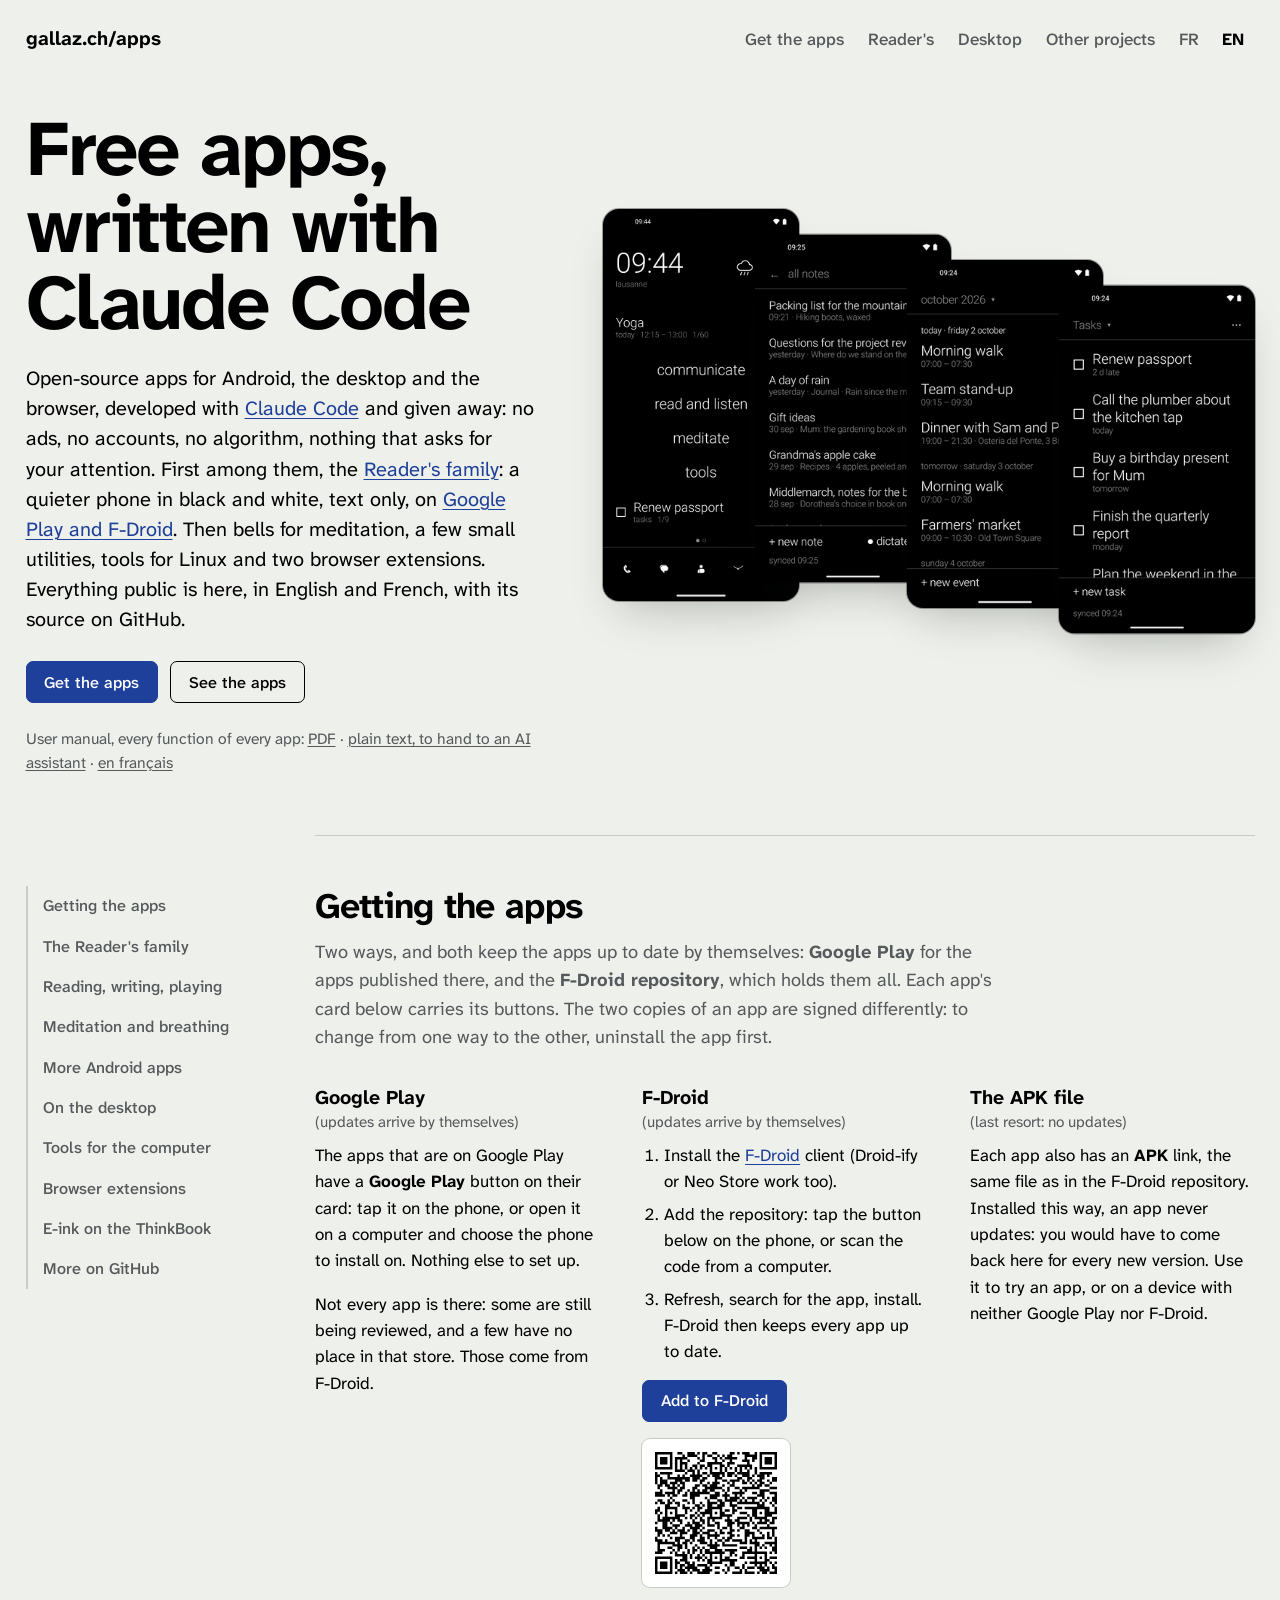
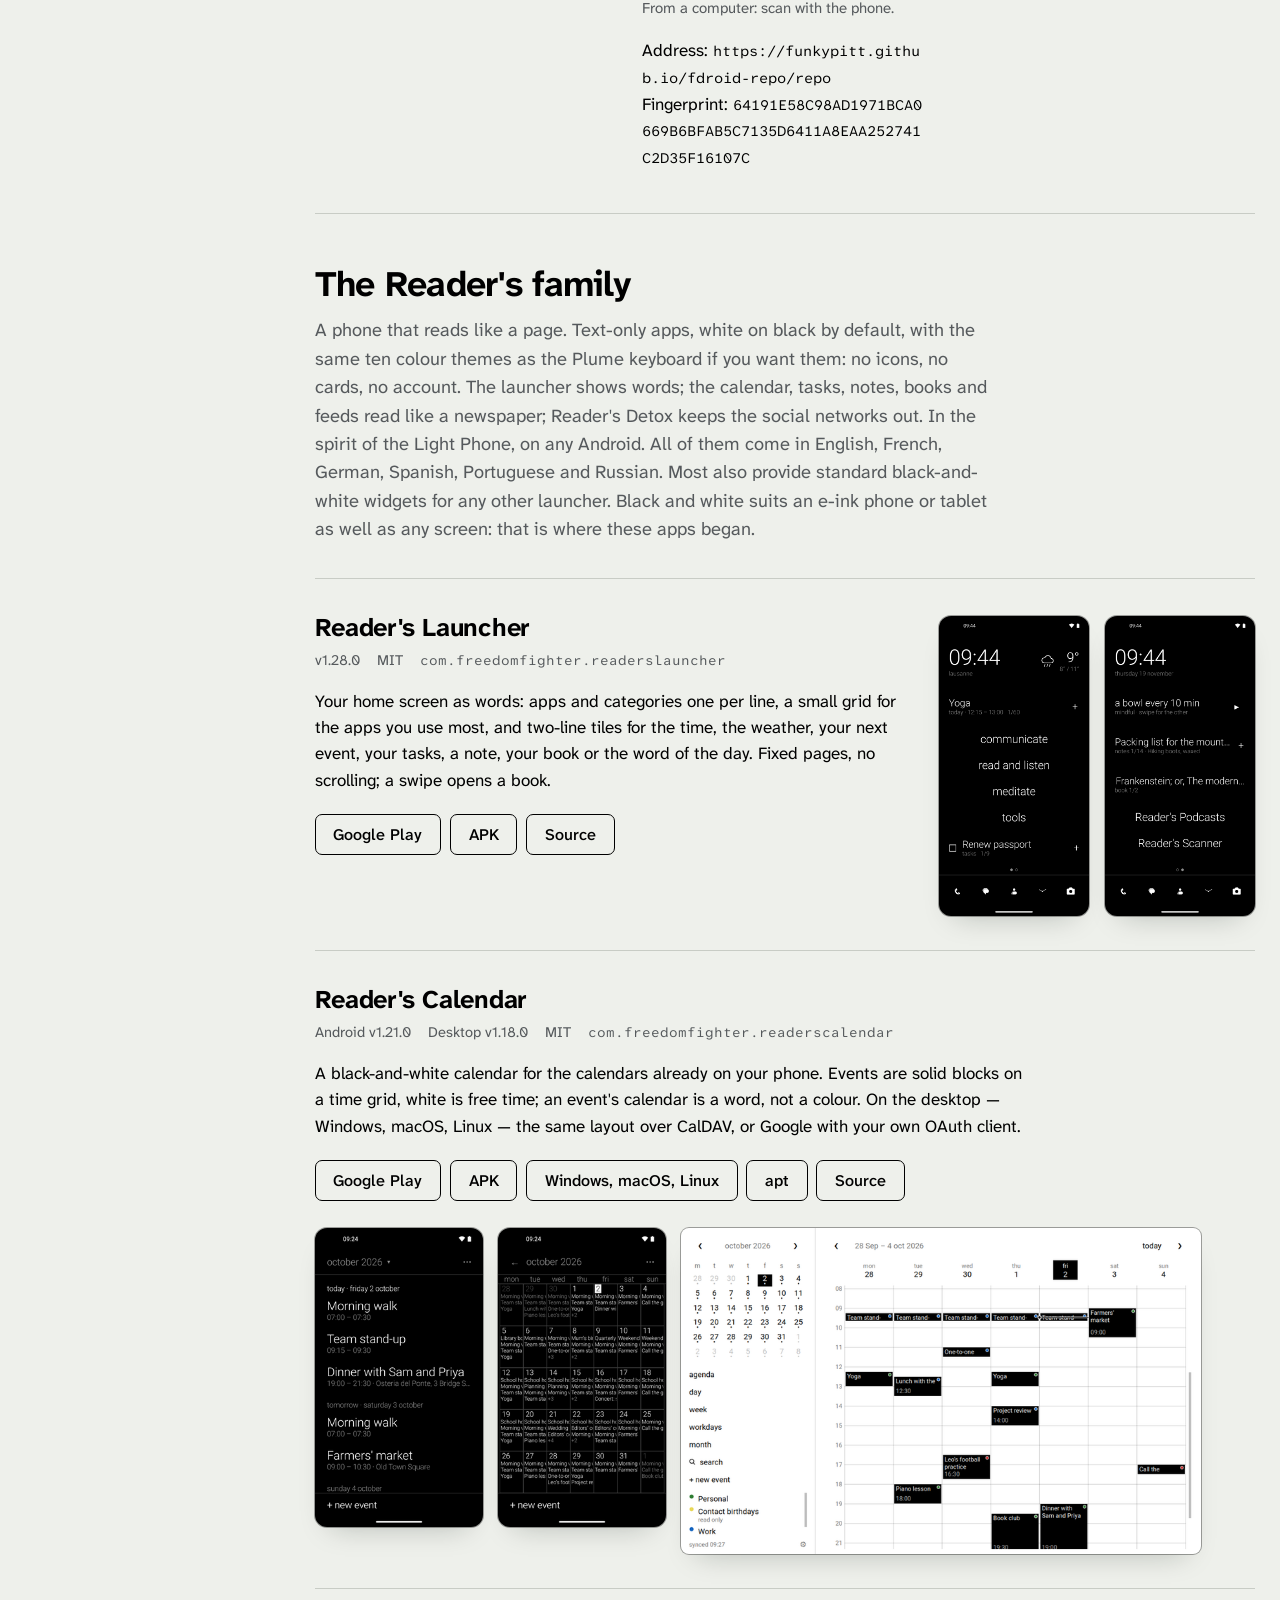
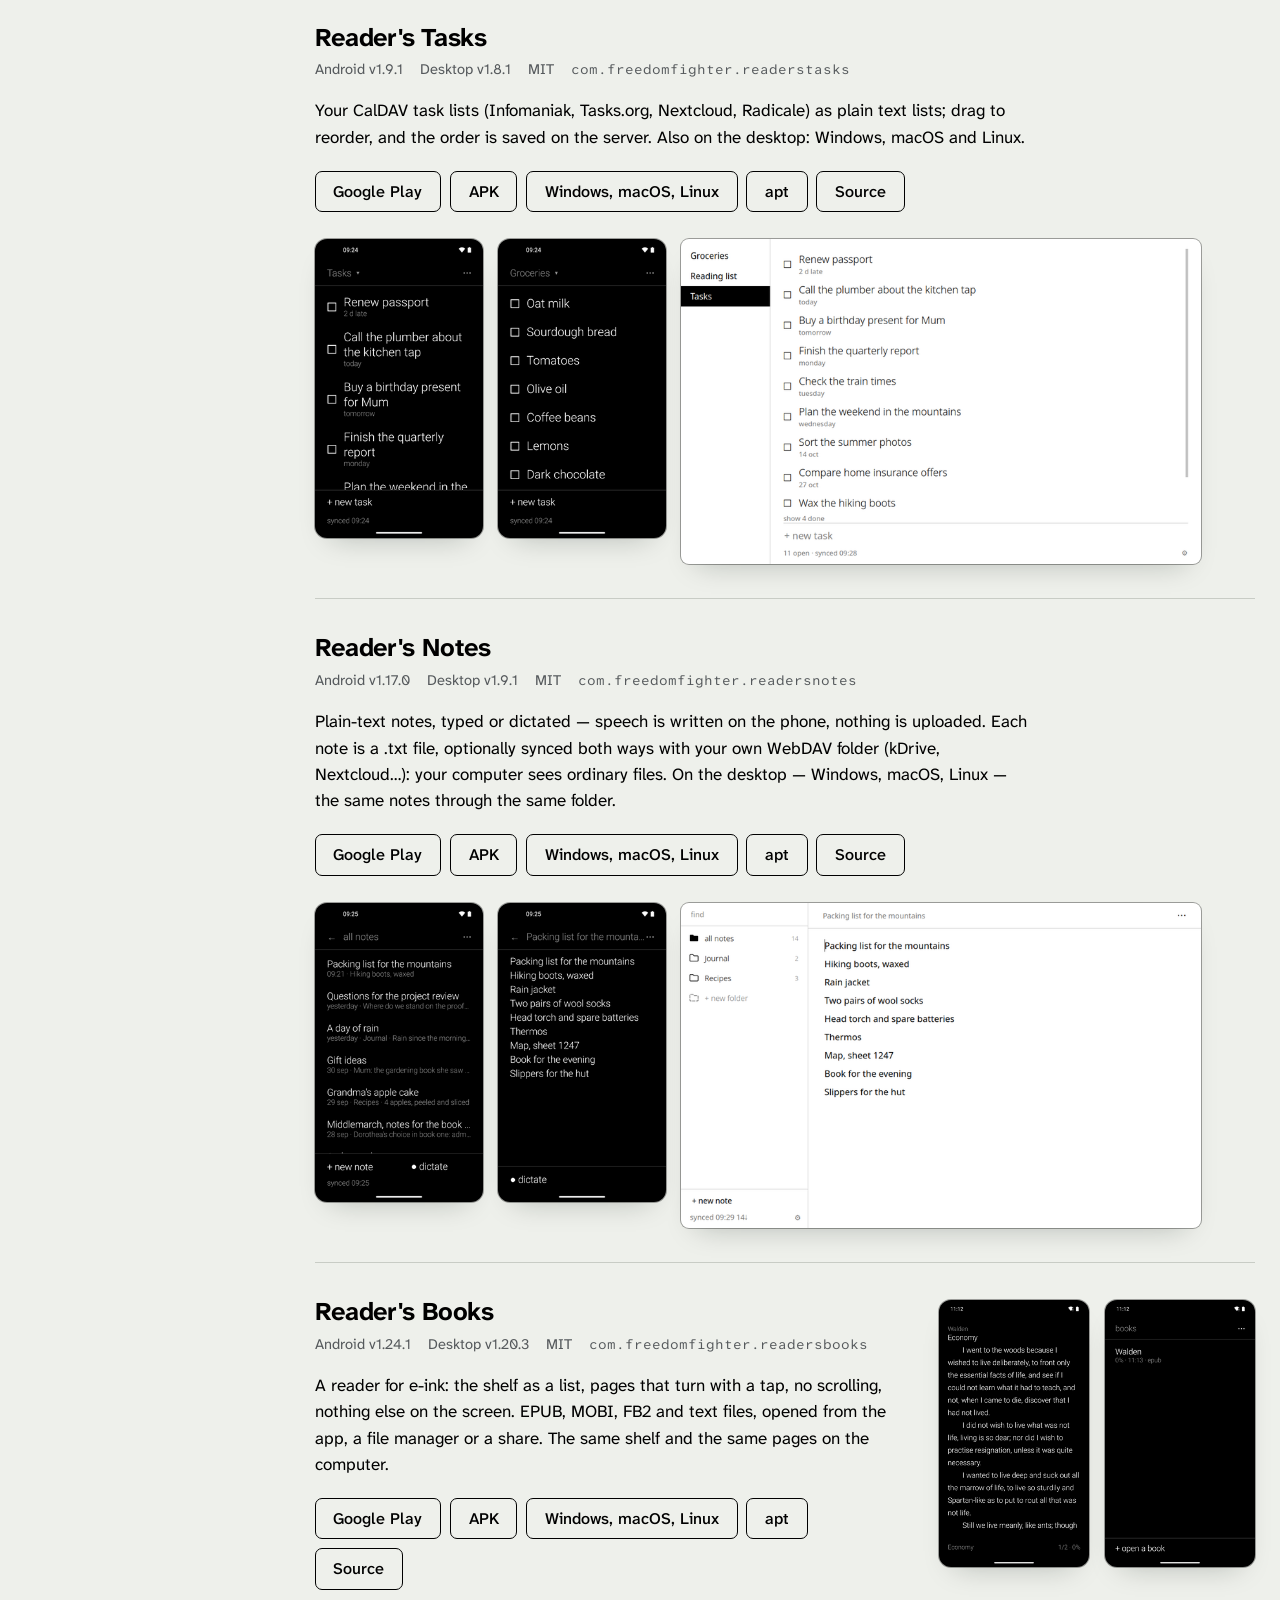
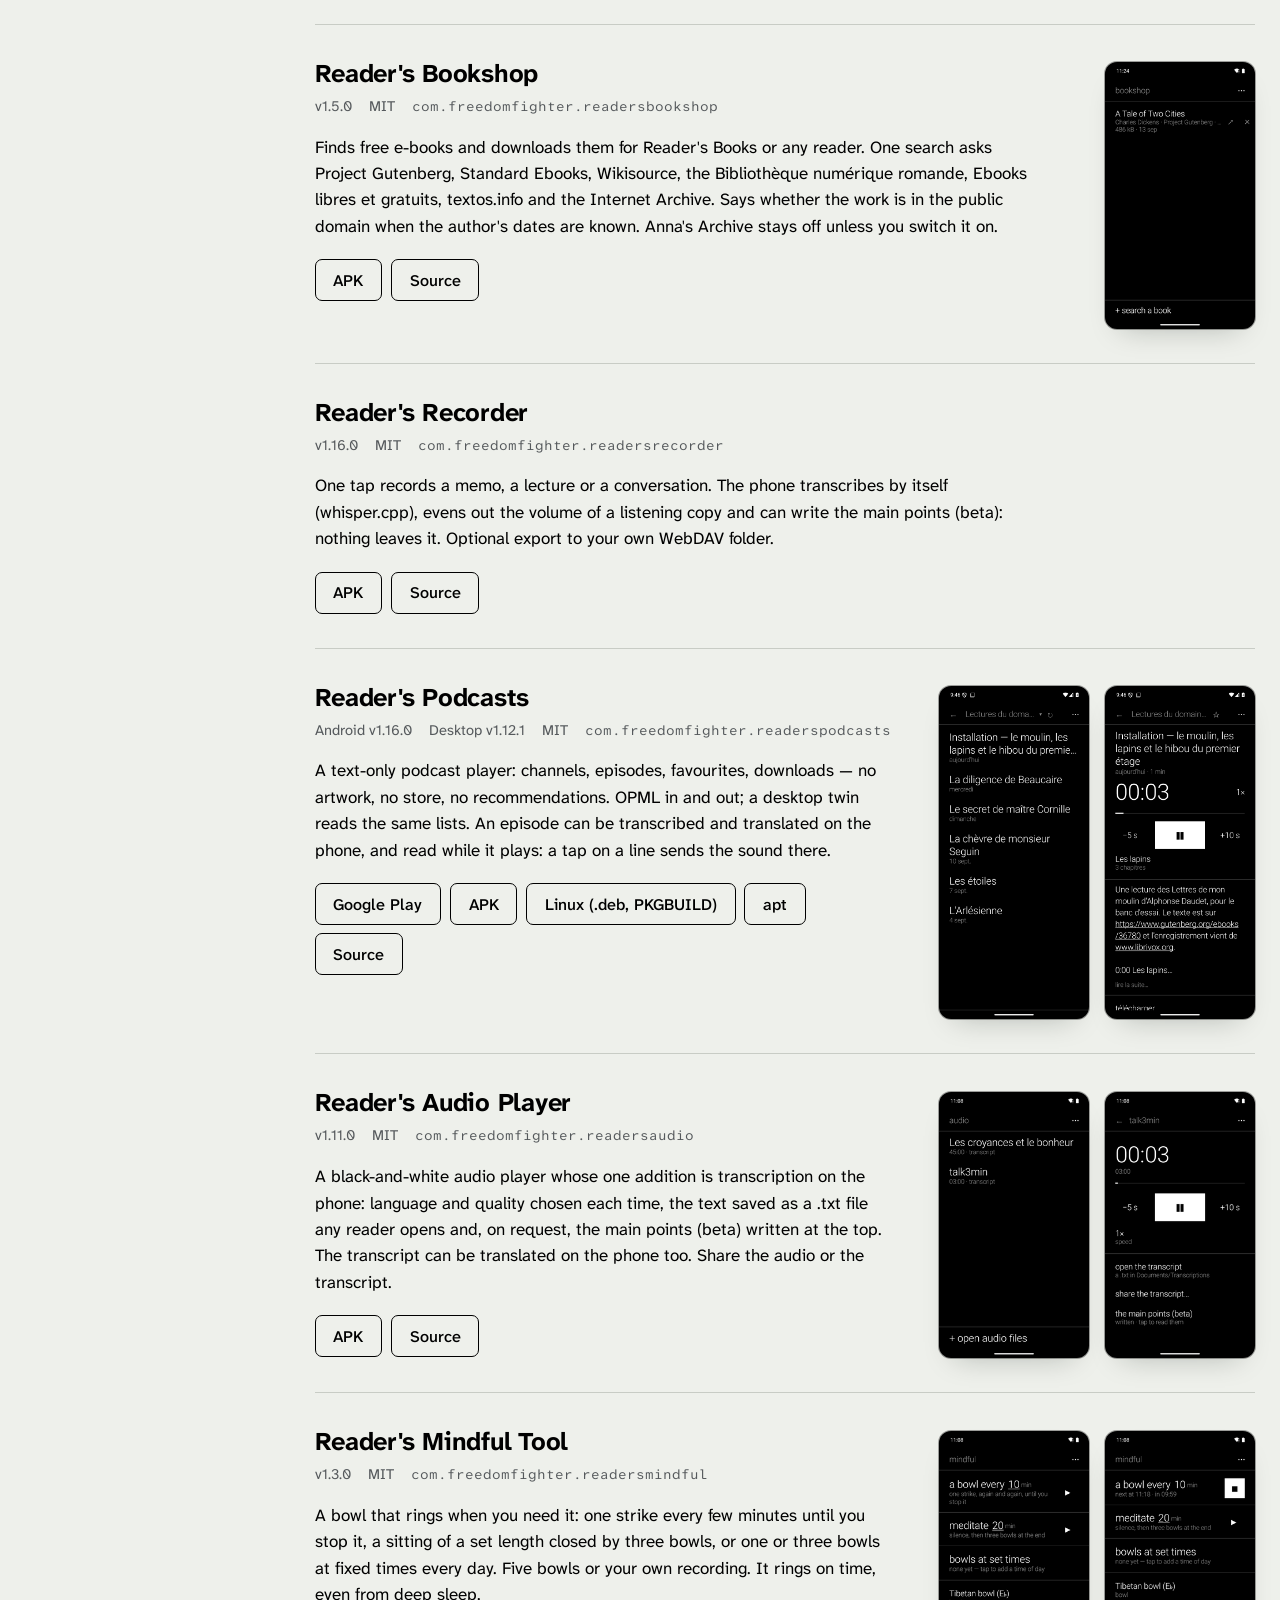
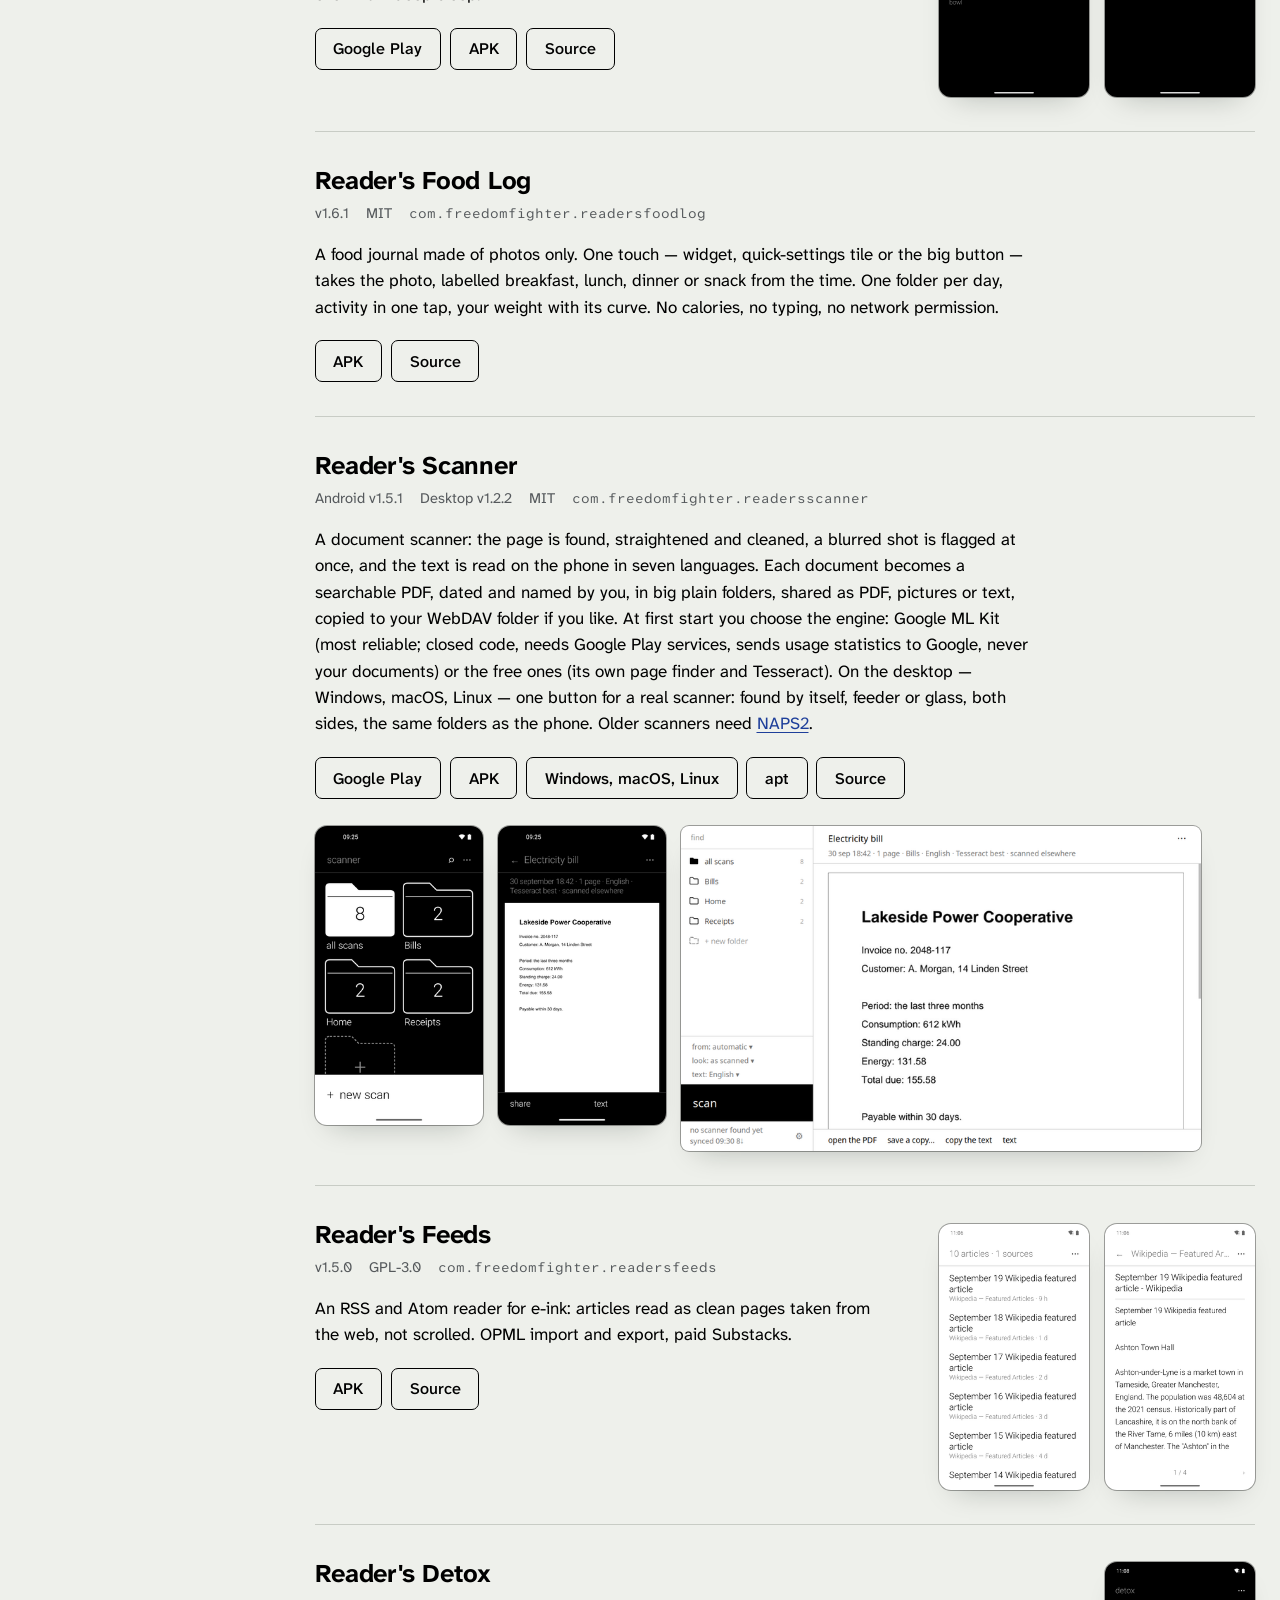
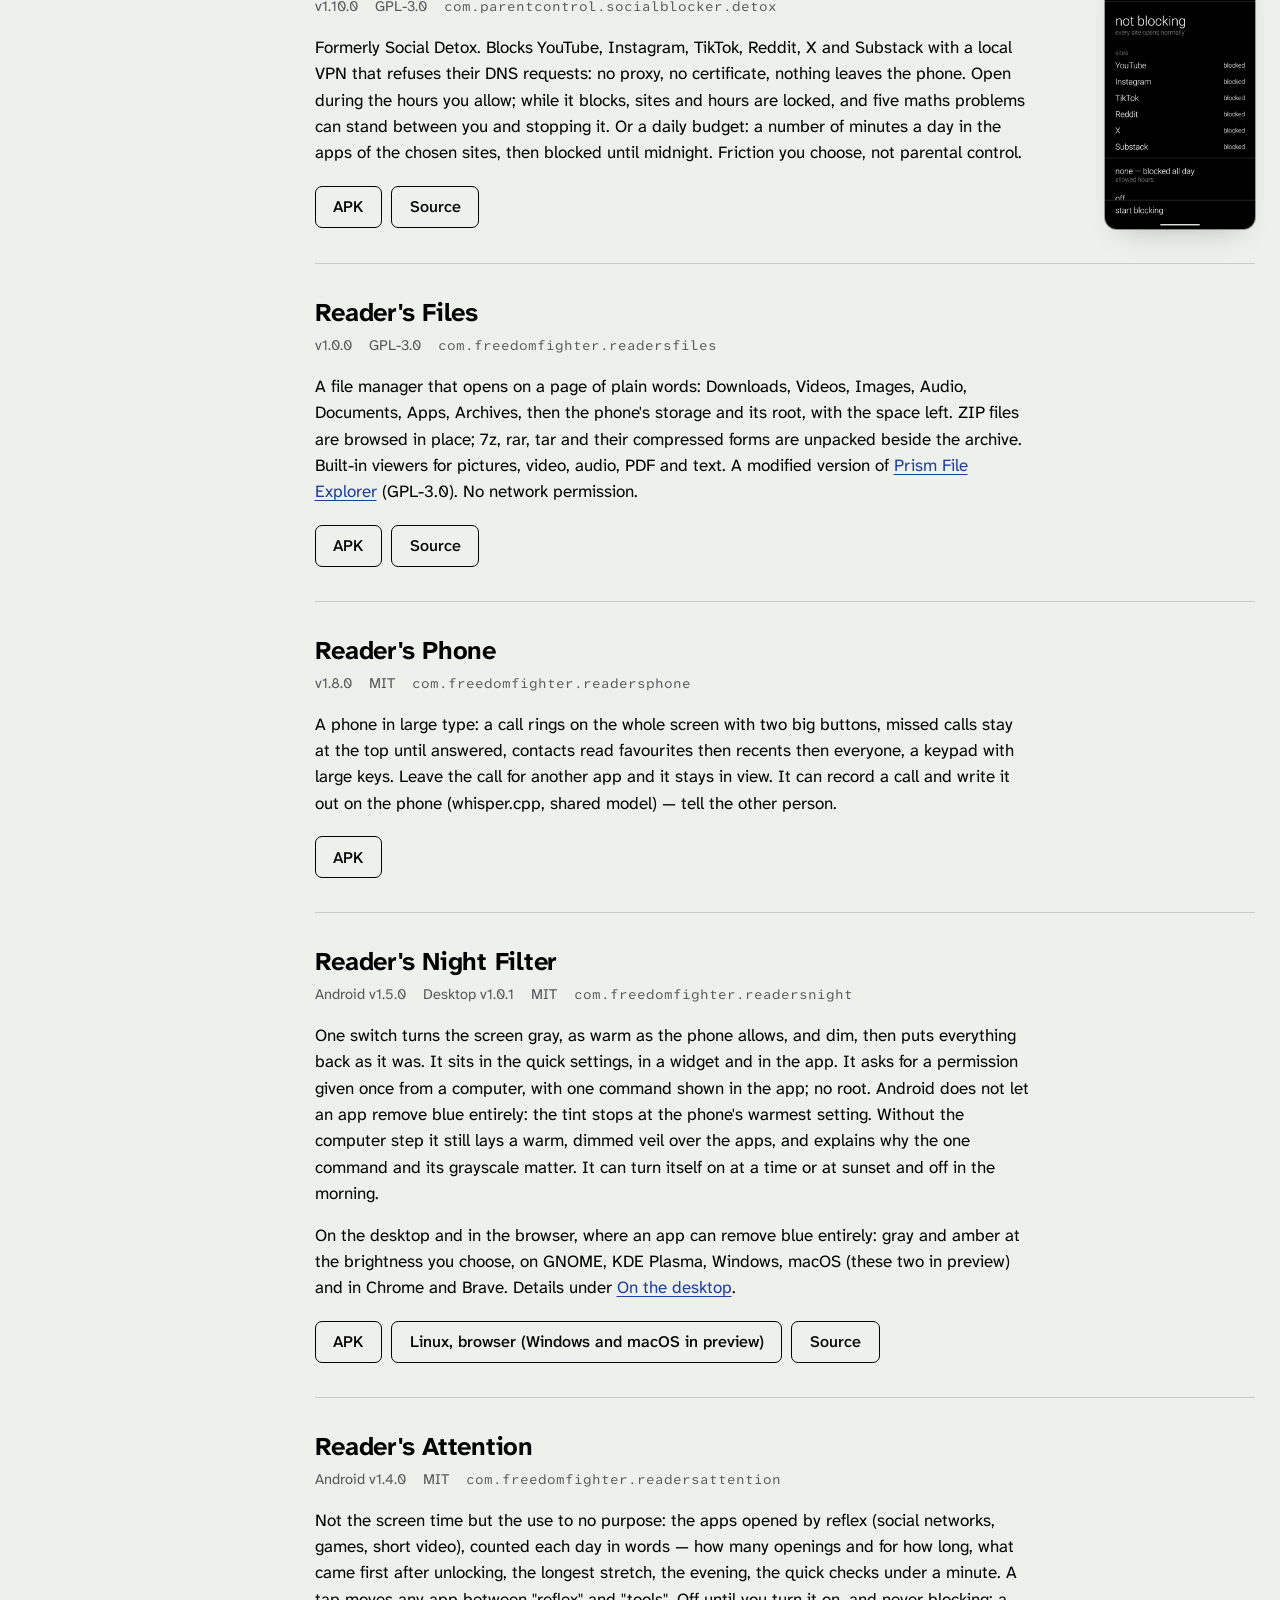
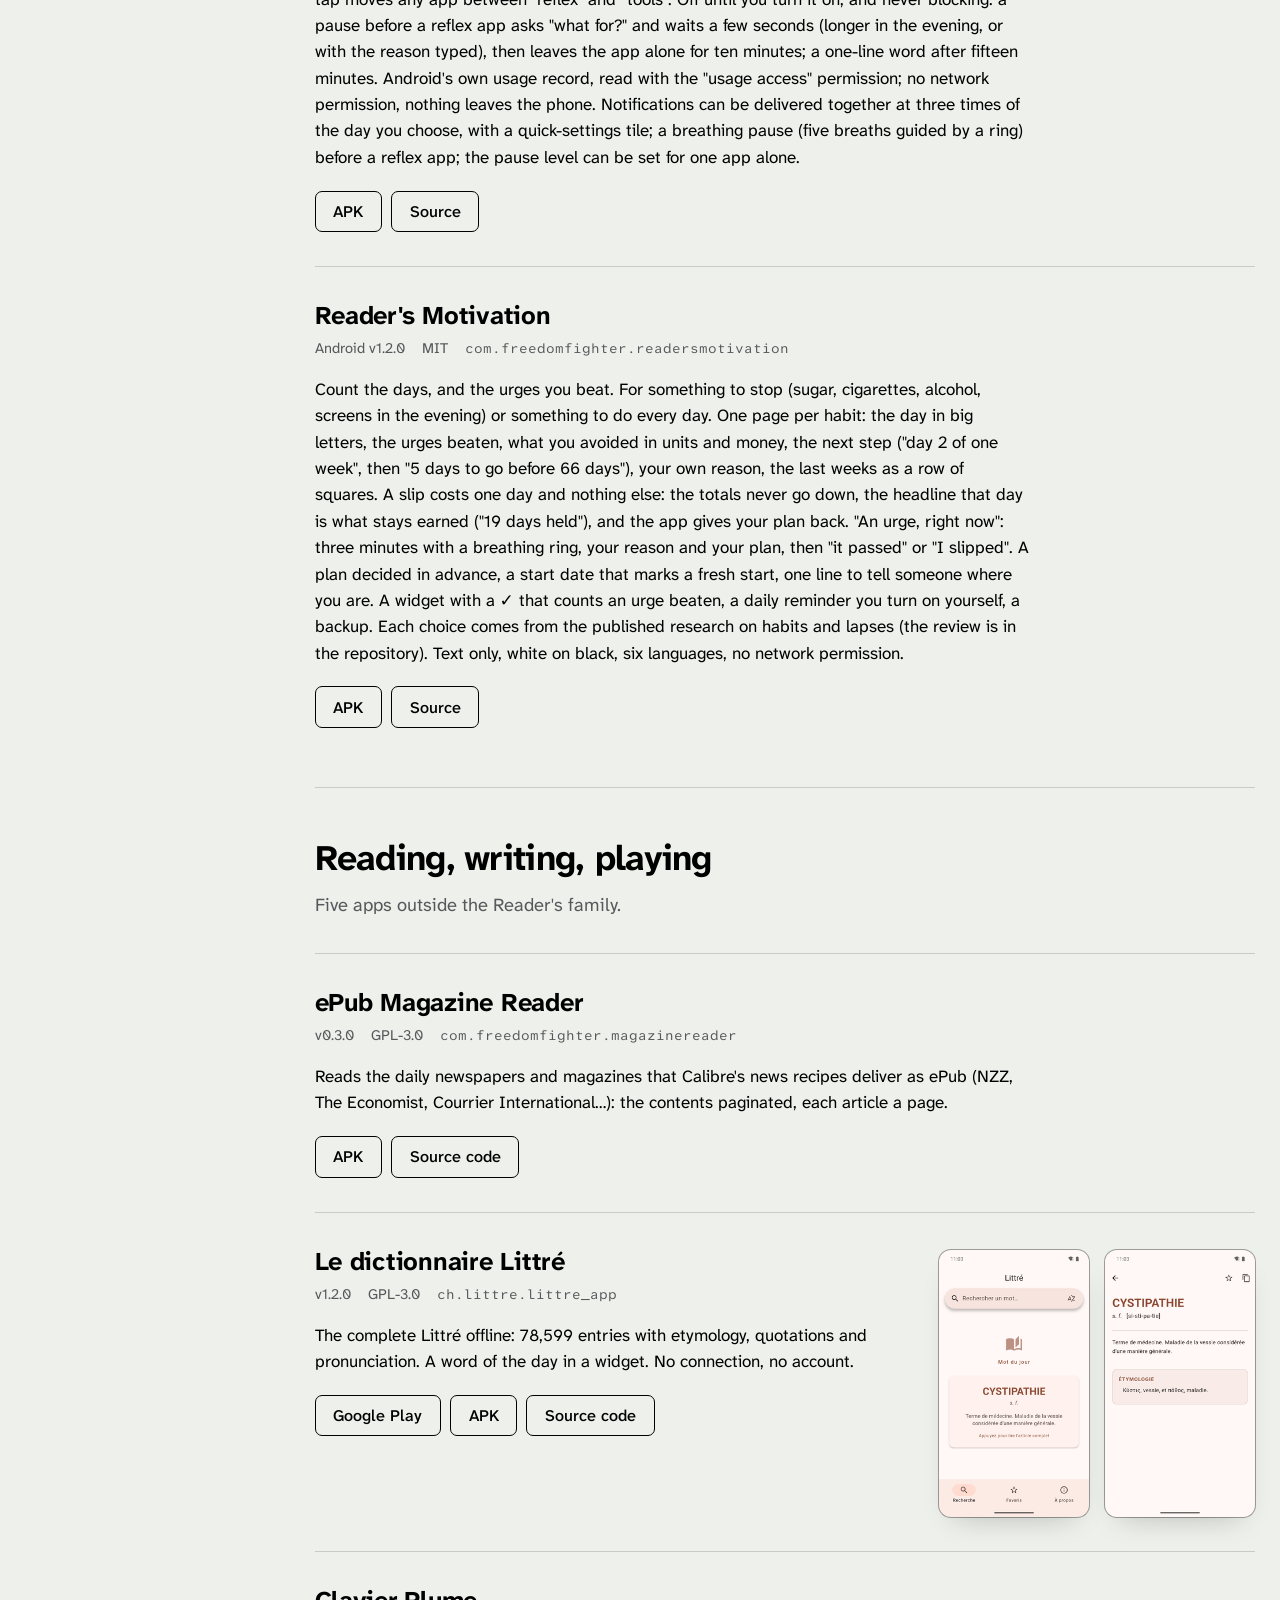
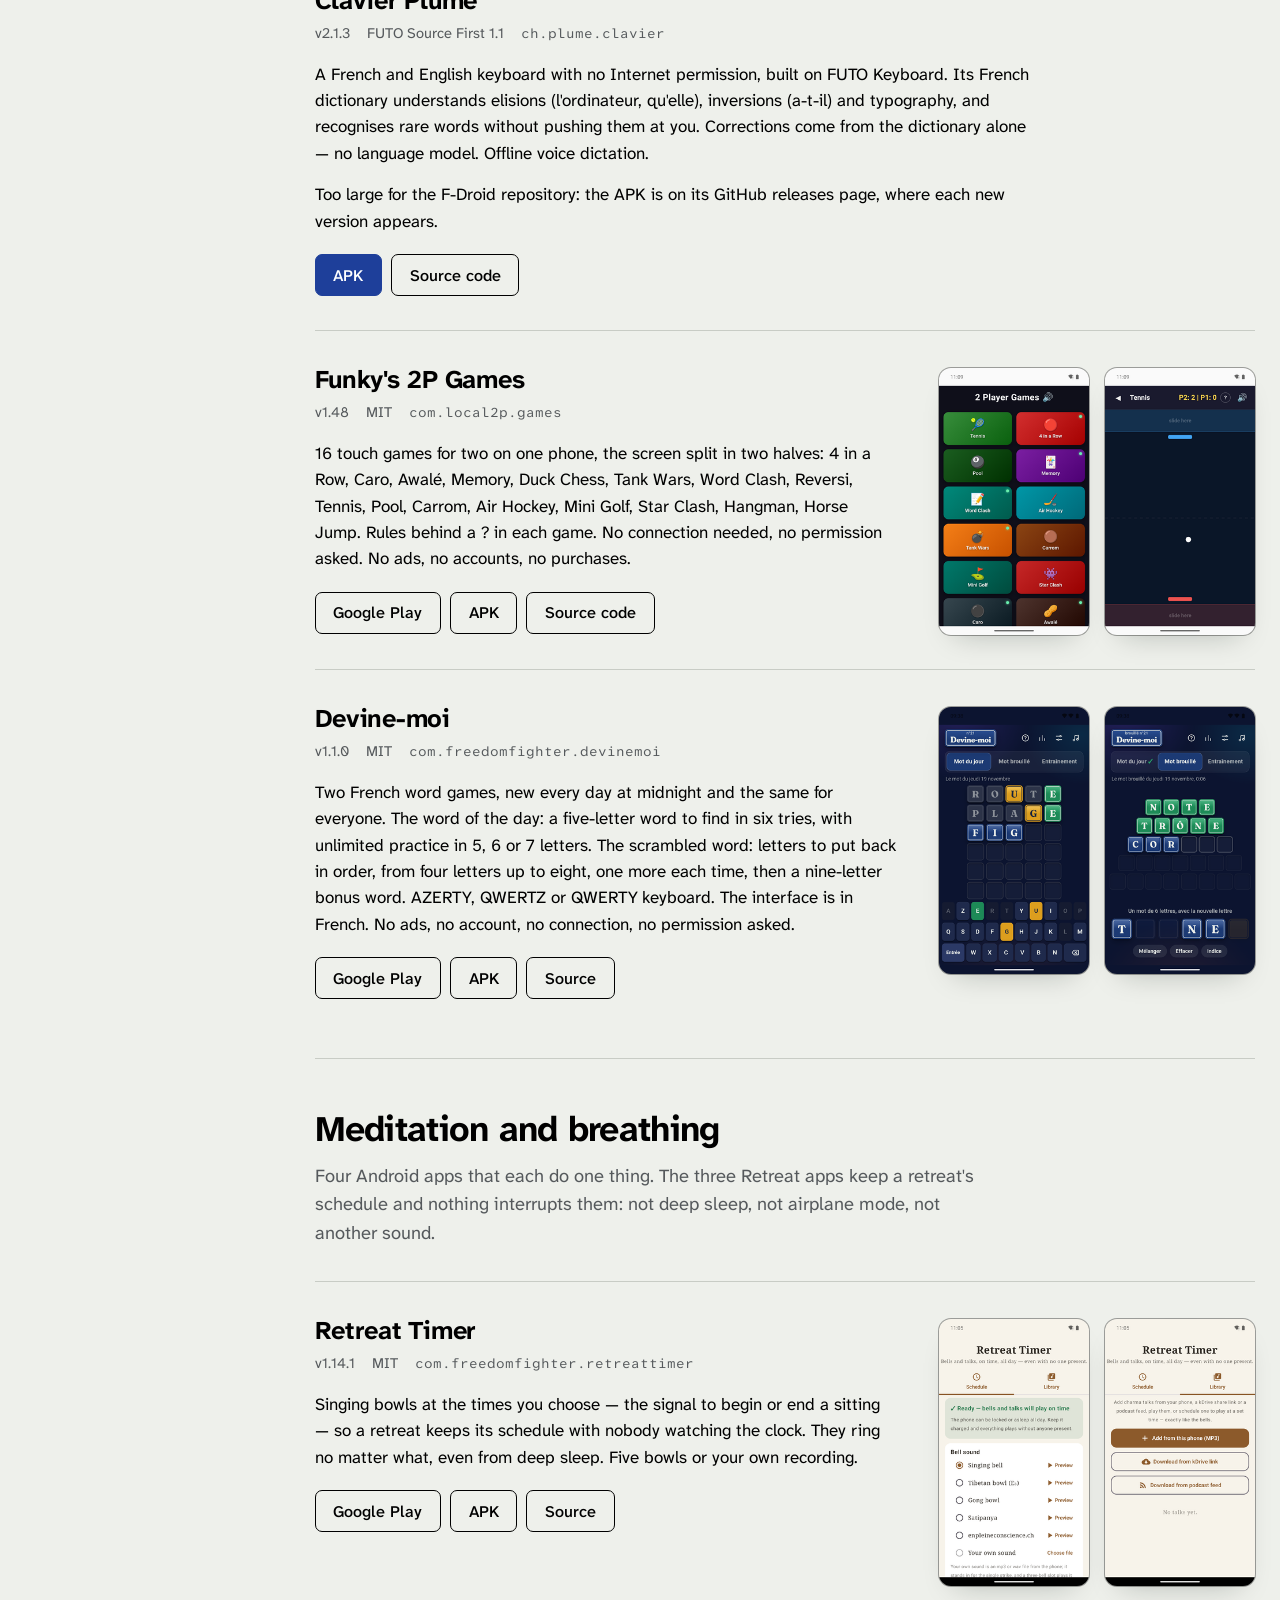
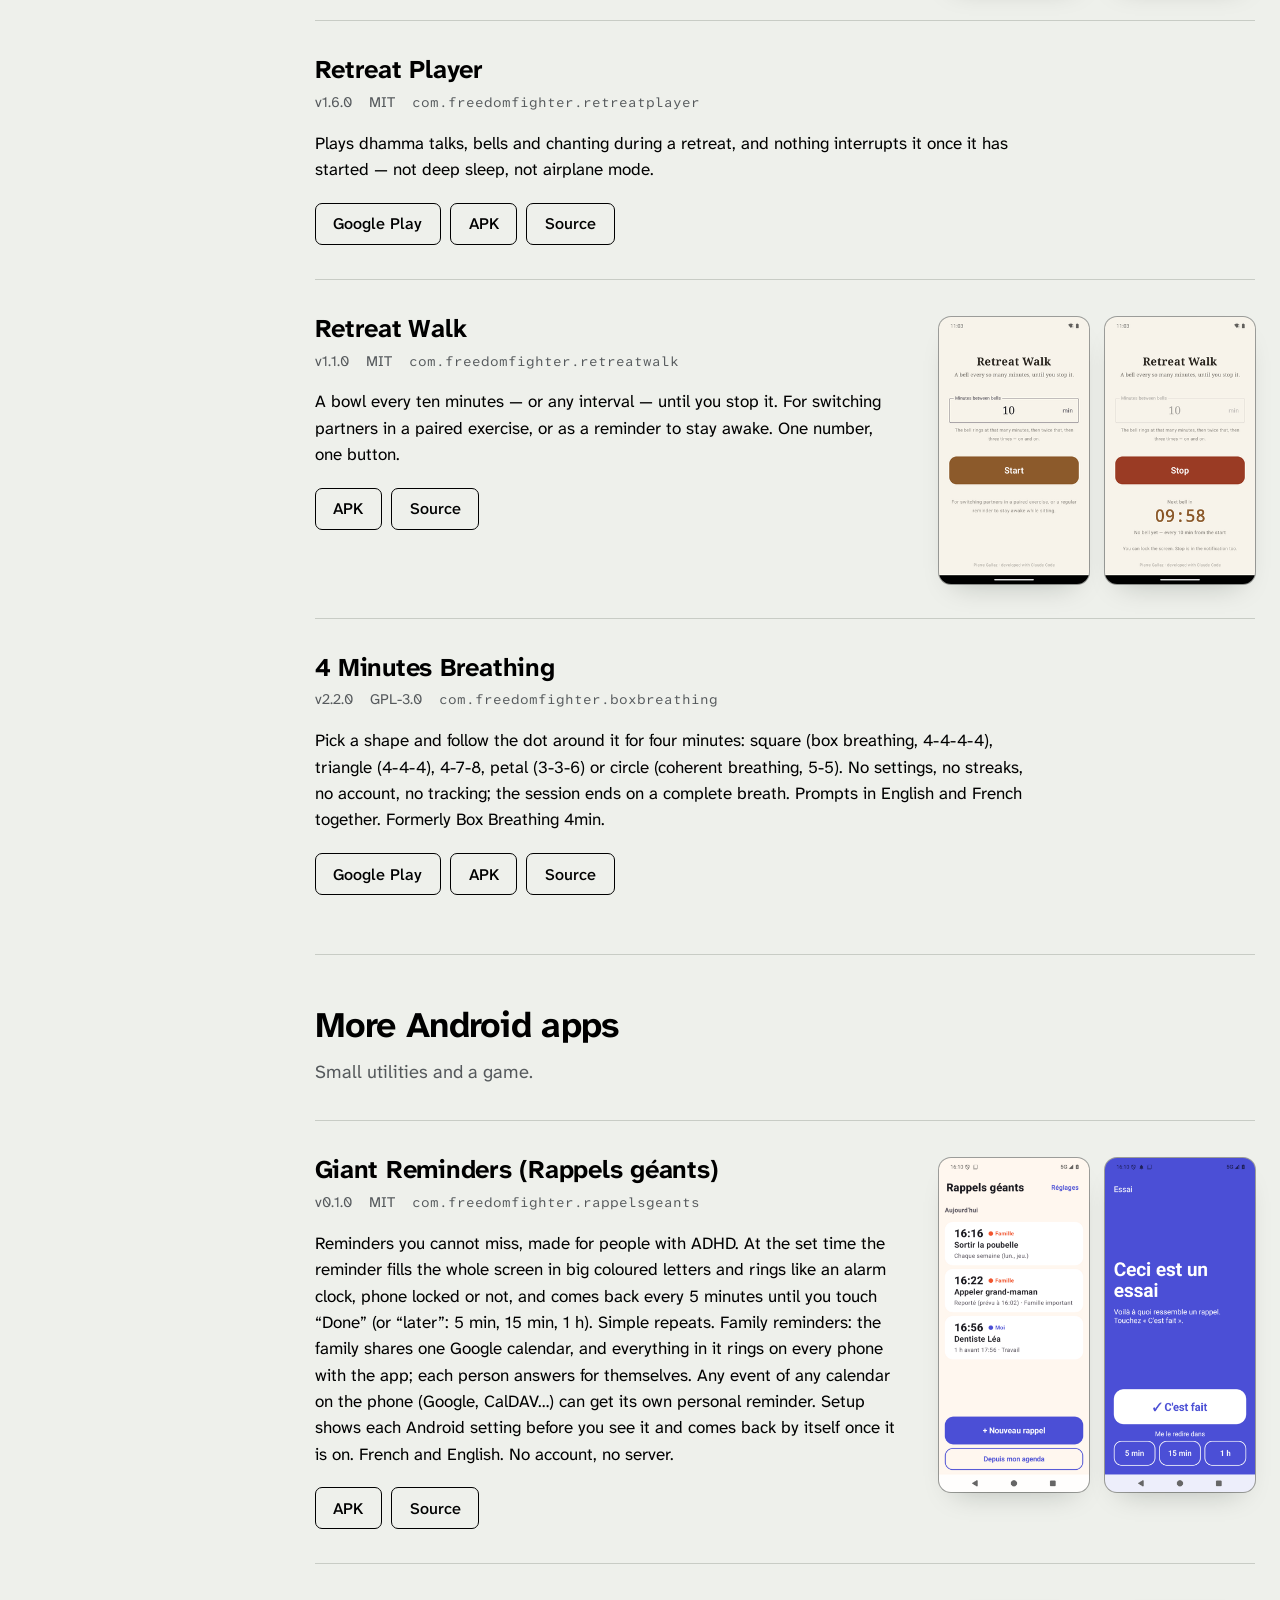
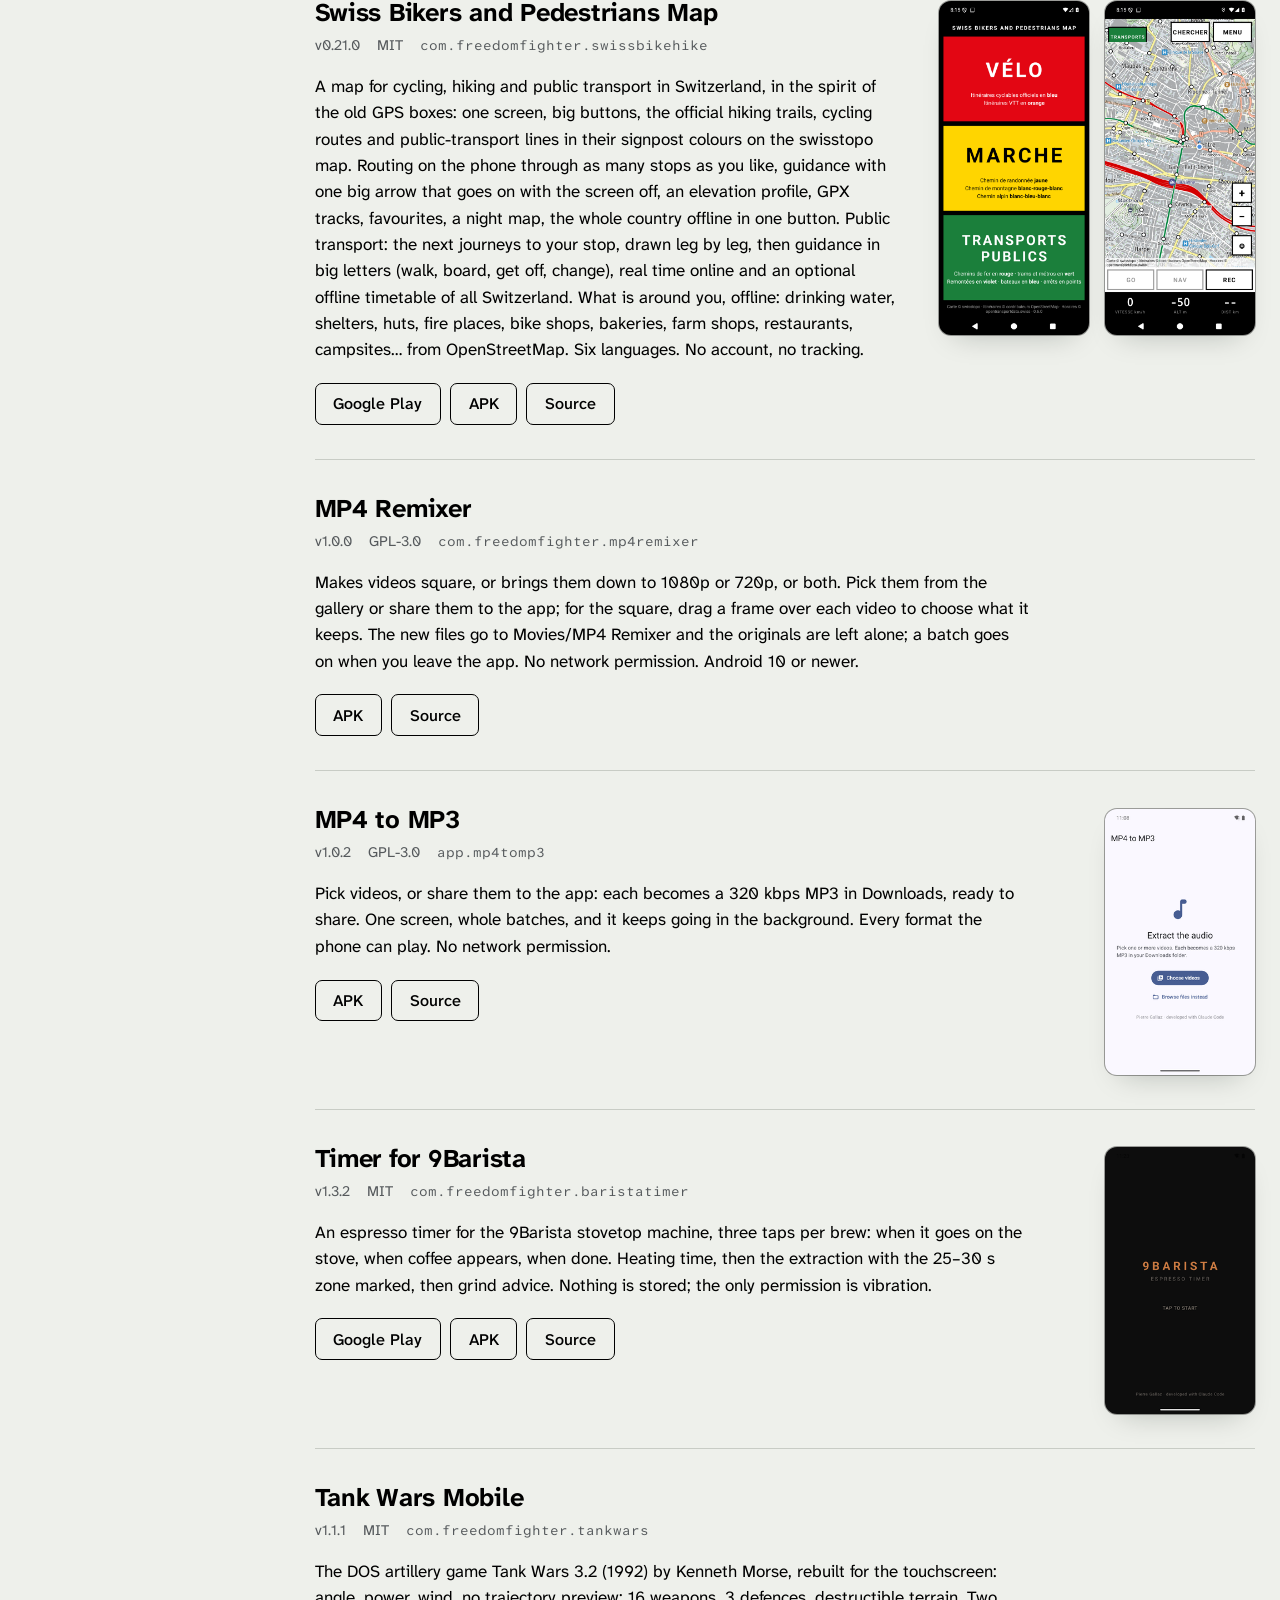
==== index.html @ e42f4476 "Devine-moi ; Google Play et F-Droid comme seules voies, sans Obtainium ni l'installateur Co-Authored" ====
<!DOCTYPE html>
<html lang="en">
<head>
<meta charset="utf-8">
<meta name="viewport" content="width=device-width, initial-scale=1">
<title>Apps written with Claude Code — gallaz.ch</title>
<meta name="description" content="Free, open-source apps for Android, the desktop and the browser, written with Claude Code: the Reader's family for a quieter phone in black and white, meditation bells, small utilities and Linux tools. No ads, no accounts, no algorithm.">
<link rel="preconnect" href="https://fonts.googleapis.com">
<link rel="preconnect" href="https://fonts.gstatic.com" crossorigin>
<link rel="stylesheet" href="https://fonts.googleapis.com/css2?family=Atkinson+Hyperlegible+Next:wght@400;500;700&family=Atkinson+Hyperlegible+Mono&display=swap">
<link rel="stylesheet" href="style.css">
</head>
<body>
<main>
<header class="site">
  <p class="title"><a href="index.html">gallaz.ch/apps</a></p>
  <nav>
    <a href="#get">Get the apps</a>
    <a href="#readers">Reader's</a>
    <a href="#desktop">Desktop</a>
    <a href="#others">Other projects</a>
    <a href="fr.html" class="lang">FR</a>
    <a href="index.html" class="lang active">EN</a>
  </nav>
</header>

<section class="hero">
  <div>
    <h1>Free apps, written with Claude Code</h1>
    <p class="lede">Open-source apps for Android, the desktop and the browser, developed with <a href="https://claude.com/claude-code">Claude Code</a> and given away: no ads, no accounts, no algorithm, nothing that asks for your attention. First among them, the <a href="#readers">Reader's family</a>: a quieter phone in black and white, text only, on <a href="#get">Google Play and F-Droid</a>. Then bells for meditation, a few small utilities, tools for Linux and two browser extensions. Everything public is here, in English and French, with its source on GitHub.</p>
    <p class="cta"><a class="btn primary" href="#get">Get the apps</a> <a class="btn" href="#readers">See the apps</a></p>
    <p class="manual">User manual, every function of every app: <a href="manual/readers-manual-en.pdf">PDF</a> · <a href="manual/readers-manual-en.txt">plain text, to hand to an AI assistant</a> · <a href="manual/readers-mode-d-emploi-fr.pdf">en français</a></p>
  </div>
  <p class="phones"><img src="img/com.freedomfighter.readerslauncher-1.png" alt="" width="260" height="462"><img src="img/com.freedomfighter.readersnotes-1.png" alt="" width="260" height="462"><img src="img/com.freedomfighter.readerscalendar-1.png" alt="" width="260" height="462"><img src="img/com.freedomfighter.readerstasks-1.png" alt="" width="260" height="462"></p>
</section>

<div class="layout">
<nav class="rail" aria-label="On this page">
  <ol>
    <li><a href="#get">Getting the apps</a></li>
    <li><a href="#readers">The Reader's family</a></li>
    <li><a href="#also">Reading, writing, playing</a></li>
    <li><a href="#meditation">Meditation and breathing</a></li>
    <li><a href="#android">More Android apps</a></li>
    <li><a href="#desktop">On the desktop</a></li>
    <li><a href="#tools">Tools for the computer</a></li>
    <li><a href="#extensions">Browser extensions</a></li>
    <li><a href="#thinkbook">E-ink on the ThinkBook</a></li>
    <li><a href="#more">More on GitHub</a></li>
  </ol>
</nav>
<div class="content">

<!-- ==================== Getting the apps ==================== -->
<section class="platform get" id="get">
  <h2>Getting the apps</h2>
  <p class="lede">Two ways, and both keep the apps up to date by themselves: <strong>Google Play</strong> for the apps published there, and the <strong>F-Droid repository</strong>, which holds them all. Each app's card below carries its buttons. The two copies of an app are signed differently: to change from one way to the other, uninstall the app first.</p>

  <div class="ways">
  <section class="way" id="play">
    <h3>Google Play <small>(updates arrive by themselves)</small></h3>
    <p>The apps that are on Google Play have a <strong>Google Play</strong> button on their card: tap it on the phone, or open it on a computer and choose the phone to install on. Nothing else to set up.</p>
    <p>Not every app is there: some are still being reviewed, and a few have no place in that store. Those come from F-Droid.</p>
  </section>

  <section class="way" id="fdroid">
    <h3>F-Droid <small>(updates arrive by themselves)</small></h3>
    <ol>
      <li>Install the <a href="https://f-droid.org/">F-Droid</a> client (Droid-ify or Neo Store work too).</li>
      <li>Add the repository: tap the button below on the phone, or scan the code from a computer.</li>
      <li>Refresh, search for the app, install. F-Droid then keeps every app up to date.</li>
    </ol>
    <p><a class="btn primary" href="fdroidrepos://funkypitt.github.io/fdroid-repo/repo?fingerprint=64191E58C98AD1971BCA0669B6BFAB5C7135D6411A8EAA252741C2D35F16107C">Add to F-Droid</a></p>
    <p class="qr"><img src="img/fdroid-qr.svg" alt="QR code: add the repository to F-Droid" width="148" height="148"><br><small>From a computer: scan with the phone.</small></p>
    <p>Address: <code>https://funkypitt.github.io/fdroid-repo/repo</code><br>Fingerprint: <code>64191E58C98AD1971BCA0669B6BFAB5C7135D6411A8EAA252741C2D35F16107C</code></p>
  </section>

  <section class="way" id="apk">
    <h3>The APK file <small>(last resort: no updates)</small></h3>
    <p>Each app also has an <strong>APK</strong> link, the same file as in the F-Droid repository. Installed this way, an app never updates: you would have to come back here for every new version. Use it to try an app, or on a device with neither Google Play nor F-Droid.</p>
  </section>
  </div>
</section>

<!-- ==================== Reader's ==================== -->
<section class="platform" id="readers">
  <h2>The Reader's family</h2>
  <p class="lede">A phone that reads like a page. Text-only apps, white on black by default, with the same ten colour themes as the Plume keyboard if you want them: no icons, no cards, no account. The launcher shows words; the calendar, tasks, notes, books and feeds read like a newspaper; Reader's Detox keeps the social networks out. In the spirit of the Light Phone, on any Android. All of them come in English, French, German, Spanish, Portuguese and Russian. Most also provide standard black-and-white widgets for any other launcher. Black and white suits an e-ink phone or tablet as well as any screen: that is where these apps began.</p>

  <article class="app" id="readers-launcher">
    <div class="text">
    <h2>Reader's Launcher</h2>
    <p class="meta"><span>v1.28.0</span><span>MIT</span><code>com.freedomfighter.readerslauncher</code></p>
    <p>Your home screen as words: apps and categories one per line, a small grid for the apps you use most, and two-line tiles for the time, the weather, your next event, your tasks, a note, your book or the word of the day. Fixed pages, no scrolling; a swipe opens a book.</p>
    <div class="links">
      <a class="btn" href="https://play.google.com/store/apps/details?id=com.freedomfighter.readerslauncher">Google Play</a>
      <a class="btn" href="https://funkypitt.github.io/fdroid-repo/repo/ReadersLauncher-v1.28.0.apk">APK</a>
      <a class="btn" href="https://github.com/funkypitt/readers-launcher">Source</a>
    </div>
    </div>
    <p class="shots"><img src="img/com.freedomfighter.readerslauncher-1.png" alt="" loading="lazy"><img src="img/com.freedomfighter.readerslauncher-2.png" alt="" loading="lazy"></p>
  </article>

  <article class="app" id="readers-calendar">
    <div class="text">
    <h2>Reader's Calendar</h2>
    <p class="meta"><span>Android v1.21.0</span><span>Desktop v1.18.0</span><span>MIT</span><code>com.freedomfighter.readerscalendar</code></p>
    <p>A black-and-white calendar for the calendars already on your phone. Events are solid blocks on a time grid, white is free time; an event's calendar is a word, not a colour. On the desktop — Windows, macOS, Linux — the same layout over CalDAV, or Google with your own OAuth client.</p>
    <div class="links">
      <a class="btn" href="https://play.google.com/store/apps/details?id=com.freedomfighter.readerscalendar">Google Play</a>
      <a class="btn" href="https://funkypitt.github.io/fdroid-repo/repo/ReadersCalendar-v1.21.0.apk">APK</a>
      <a class="btn" href="https://github.com/funkypitt/readers-calendar-desktop/releases/latest">Windows, macOS, Linux</a>
      <a class="btn" href="https://funkypitt.github.io/apt-repo/">apt</a>
      <a class="btn" href="https://github.com/funkypitt/readers-calendar">Source</a>
    </div>
    </div>
    <p class="shots"><img src="img/com.freedomfighter.readerscalendar-1.png" alt="" loading="lazy"><img src="img/com.freedomfighter.readerscalendar-2.png" alt="" loading="lazy"><img class="wide" src="img/com.freedomfighter.readerscalendar-desktop.png" alt="" loading="lazy"></p>
  </article>

  <article class="app" id="readers-tasks-android">
    <div class="text">
    <h2>Reader's Tasks</h2>
    <p class="meta"><span>Android v1.9.1</span><span>Desktop v1.8.1</span><span>MIT</span><code>com.freedomfighter.readerstasks</code></p>
    <p>Your CalDAV task lists (Infomaniak, Tasks.org, Nextcloud, Radicale) as plain text lists; drag to reorder, and the order is saved on the server. Also on the desktop: Windows, macOS and Linux.</p>
    <div class="links">
      <a class="btn" href="https://play.google.com/store/apps/details?id=com.freedomfighter.readerstasks">Google Play</a>
      <a class="btn" href="https://funkypitt.github.io/fdroid-repo/repo/ReadersTasks-v1.9.1.apk">APK</a>
      <a class="btn" href="https://github.com/funkypitt/readers-tasks/releases/latest">Windows, macOS, Linux</a>
      <a class="btn" href="https://funkypitt.github.io/apt-repo/">apt</a>
      <a class="btn" href="https://github.com/funkypitt/readers-tasks-android">Source</a>
    </div>
    </div>
    <p class="shots"><img src="img/com.freedomfighter.readerstasks-1.png" alt="" loading="lazy"><img src="img/com.freedomfighter.readerstasks-2.png" alt="" loading="lazy"><img class="wide" src="img/com.freedomfighter.readerstasks-desktop.png" alt="" loading="lazy"></p>
  </article>

  <article class="app" id="readers-notes">
    <div class="text">
    <h2>Reader's Notes</h2>
    <p class="meta"><span>Android v1.17.0</span><span>Desktop v1.9.1</span><span>MIT</span><code>com.freedomfighter.readersnotes</code></p>
    <p>Plain-text notes, typed or dictated — speech is written on the phone, nothing is uploaded. Each note is a .txt file, optionally synced both ways with your own WebDAV folder (kDrive, Nextcloud…): your computer sees ordinary files. On the desktop — Windows, macOS, Linux — the same notes through the same folder.</p>
    <div class="links">
      <a class="btn" href="https://play.google.com/store/apps/details?id=com.freedomfighter.readersnotes">Google Play</a>
      <a class="btn" href="https://funkypitt.github.io/fdroid-repo/repo/ReadersNotes-v1.17.0.apk">APK</a>
      <a class="btn" href="https://github.com/funkypitt/readers-notes-desktop/releases/latest">Windows, macOS, Linux</a>
      <a class="btn" href="https://funkypitt.github.io/apt-repo/">apt</a>
      <a class="btn" href="https://github.com/funkypitt/readers-notes">Source</a>
    </div>
    </div>
    <p class="shots"><img src="img/com.freedomfighter.readersnotes-1.png" alt="" loading="lazy"><img src="img/com.freedomfighter.readersnotes-2.png" alt="" loading="lazy"><img class="wide" src="img/com.freedomfighter.readersnotes-desktop.png" alt="" loading="lazy"></p>
  </article>

  <article class="app" id="readers-books">
    <div class="text">
    <h2>Reader's Books</h2>
    <p class="meta"><span>Android v1.24.1</span><span>Desktop v1.20.3</span><span>MIT</span><code>com.freedomfighter.readersbooks</code></p>
    <p>A reader for e-ink: the shelf as a list, pages that turn with a tap, no scrolling, nothing else on the screen. EPUB, MOBI, FB2 and text files, opened from the app, a file manager or a share. The same shelf and the same pages on the computer.</p>
    <div class="links">
      <a class="btn" href="https://play.google.com/store/apps/details?id=com.freedomfighter.readersbooks">Google Play</a>
      <a class="btn" href="https://funkypitt.github.io/fdroid-repo/repo/ReadersBooks-v1.24.1.apk">APK</a>
      <a class="btn" href="https://github.com/funkypitt/readers-books-desktop/releases/latest">Windows, macOS, Linux</a>
      <a class="btn" href="https://funkypitt.github.io/apt-repo/">apt</a>
      <a class="btn" href="https://github.com/funkypitt/readers-books">Source</a>
    </div>
    </div>
    <p class="shots"><img src="img/com.freedomfighter.readersbooks-1.png" alt="" loading="lazy"><img src="img/com.freedomfighter.readersbooks-2.png" alt="" loading="lazy"></p>
  </article>

  <article class="app" id="readers-bookshop">
    <div class="text">
    <h2>Reader's Bookshop</h2>
    <p class="meta"><span>v1.5.0</span><span>MIT</span><code>com.freedomfighter.readersbookshop</code></p>
    <p>Finds free e-books and downloads them for Reader's Books or any reader. One search asks Project Gutenberg, Standard Ebooks, Wikisource, the Bibliothèque numérique romande, Ebooks libres et gratuits, textos.info and the Internet Archive. Says whether the work is in the public domain when the author's dates are known. Anna's Archive stays off unless you switch it on.</p>
    <div class="links">
      <a class="btn" href="https://funkypitt.github.io/fdroid-repo/repo/ReadersBookshop-v1.5.0.apk">APK</a>
      <a class="btn" href="https://github.com/funkypitt/readers-bookshop">Source</a>
    </div>
    </div>
    <p class="shots"><img src="img/com.freedomfighter.readersbookshop-1.png" alt="" loading="lazy"></p>
  </article>

  <article class="app" id="readers-recorder">
    <div class="text">
    <h2>Reader's Recorder</h2>
    <p class="meta"><span>v1.16.0</span><span>MIT</span><code>com.freedomfighter.readersrecorder</code></p>
    <p>One tap records a memo, a lecture or a conversation. The phone transcribes by itself (whisper.cpp), evens out the volume of a listening copy and can write the main points (beta): nothing leaves it. Optional export to your own WebDAV folder.</p>
    <div class="links">
      <a class="btn" href="https://funkypitt.github.io/fdroid-repo/repo/ReadersRecorder-v1.16.0.apk">APK</a>
      <a class="btn" href="https://github.com/funkypitt/readers-recorder">Source</a>
    </div>
    </div>
  </article>

  <article class="app" id="readers-podcasts">
    <div class="text">
    <h2>Reader's Podcasts</h2>
    <p class="meta"><span>Android v1.16.0</span><span>Desktop v1.12.1</span><span>MIT</span><code>com.freedomfighter.readerspodcasts</code></p>
    <p>A text-only podcast player: channels, episodes, favourites, downloads — no artwork, no store, no recommendations. OPML in and out; a desktop twin reads the same lists. An episode can be transcribed and translated on the phone, and read while it plays: a tap on a line sends the sound there.</p>
    <div class="links">
      <a class="btn" href="https://play.google.com/store/apps/details?id=com.freedomfighter.readerspodcasts">Google Play</a>
      <a class="btn" href="https://funkypitt.github.io/fdroid-repo/repo/ReadersPodcasts-v1.16.0.apk">APK</a>
      <a class="btn" href="https://github.com/funkypitt/readers-podcasts-desktop/releases/latest">Linux (.deb, PKGBUILD)</a>
      <a class="btn" href="https://funkypitt.github.io/apt-repo/">apt</a>
      <a class="btn" href="https://github.com/funkypitt/readers-podcasts">Source</a>
    </div>
    </div>
    <p class="shots"><img src="img/com.freedomfighter.readerspodcasts-1.png" alt="" loading="lazy"><img src="img/com.freedomfighter.readerspodcasts-2.png" alt="" loading="lazy"></p>
  </article>

  <article class="app" id="readers-audio">
    <div class="text">
    <h2>Reader's Audio Player</h2>
    <p class="meta"><span>v1.11.0</span><span>MIT</span><code>com.freedomfighter.readersaudio</code></p>
    <p>A black-and-white audio player whose one addition is transcription on the phone: language and quality chosen each time, the text saved as a .txt file any reader opens and, on request, the main points (beta) written at the top. The transcript can be translated on the phone too. Share the audio or the transcript.</p>
    <div class="links">
      <a class="btn" href="https://funkypitt.github.io/fdroid-repo/repo/ReadersAudio-v1.11.0.apk">APK</a>
      <a class="btn" href="https://github.com/funkypitt/readers-audio">Source</a>
    </div>
    </div>
    <p class="shots"><img src="img/com.freedomfighter.readersaudio-1.png" alt="" loading="lazy"><img src="img/com.freedomfighter.readersaudio-2.png" alt="" loading="lazy"></p>
  </article>

  <article class="app" id="readers-mindful">
    <div class="text">
    <h2>Reader's Mindful Tool</h2>
    <p class="meta"><span>v1.3.0</span><span>MIT</span><code>com.freedomfighter.readersmindful</code></p>
    <p>A bowl that rings when you need it: one strike every few minutes until you stop it, a sitting of a set length closed by three bowls, or one or three bowls at fixed times every day. Five bowls or your own recording. It rings on time, even from deep sleep.</p>
    <div class="links">
      <a class="btn" href="https://play.google.com/store/apps/details?id=com.freedomfighter.readersmindful">Google Play</a>
      <a class="btn" href="https://funkypitt.github.io/fdroid-repo/repo/ReadersMindful-v1.3.0.apk">APK</a>
      <a class="btn" href="https://github.com/funkypitt/readers-mindful">Source</a>
    </div>
    </div>
    <p class="shots"><img src="img/com.freedomfighter.readersmindful-1.png" alt="" loading="lazy"><img src="img/com.freedomfighter.readersmindful-2.png" alt="" loading="lazy"></p>
  </article>

  <article class="app" id="readers-foodlog">
    <div class="text">
    <h2>Reader's Food Log</h2>
    <p class="meta"><span>v1.6.1</span><span>MIT</span><code>com.freedomfighter.readersfoodlog</code></p>
    <p>A food journal made of photos only. One touch — widget, quick-settings tile or the big button — takes the photo, labelled breakfast, lunch, dinner or snack from the time. One folder per day, activity in one tap, your weight with its curve. No calories, no typing, no network permission.</p>
    <div class="links">
      <a class="btn" href="https://funkypitt.github.io/fdroid-repo/repo/ReadersFoodLog-v1.6.1.apk">APK</a>
      <a class="btn" href="https://github.com/funkypitt/readers-foodlog">Source</a>
    </div>
    </div>
  </article>

  <article class="app" id="readers-scanner">
    <div class="text">
    <h2>Reader's Scanner</h2>
    <p class="meta"><span>Android v1.5.1</span><span>Desktop v1.2.2</span><span>MIT</span><code>com.freedomfighter.readersscanner</code></p>
    <p>A document scanner: the page is found, straightened and cleaned, a blurred shot is flagged at once, and the text is read on the phone in seven languages. Each document becomes a searchable PDF, dated and named by you, in big plain folders, shared as PDF, pictures or text, copied to your WebDAV folder if you like. At first start you choose the engine: Google ML Kit (most reliable; closed code, needs Google Play services, sends usage statistics to Google, never your documents) or the free ones (its own page finder and Tesseract). On the desktop — Windows, macOS, Linux — one button for a real scanner: found by itself, feeder or glass, both sides, the same folders as the phone. Older scanners need <a href="https://www.naps2.com/download">NAPS2</a>.</p>
    <div class="links">
      <a class="btn" href="https://play.google.com/store/apps/details?id=com.freedomfighter.readersscanner">Google Play</a>
      <a class="btn" href="https://funkypitt.github.io/fdroid-repo/repo/ReadersScanner-v1.5.1.apk">APK</a>
      <a class="btn" href="https://github.com/funkypitt/readers-scanner-desktop/releases/latest">Windows, macOS, Linux</a>
      <a class="btn" href="https://funkypitt.github.io/apt-repo/">apt</a>
      <a class="btn" href="https://github.com/funkypitt/readers-scanner">Source</a>
    </div>
    </div>
    <p class="shots"><img src="img/com.freedomfighter.readersscanner-1.png" alt="" loading="lazy"><img src="img/com.freedomfighter.readersscanner-2.png" alt="" loading="lazy"><img class="wide" src="img/com.freedomfighter.readersscanner-desktop.png" alt="" loading="lazy"></p>
  </article>

  <article class="app" id="readers-feeds">
    <div class="text">
    <h2>Reader's Feeds</h2>
    <p class="meta"><span>v1.5.0</span><span>GPL-3.0</span><code>com.freedomfighter.readersfeeds</code></p>
    <p>An RSS and Atom reader for e-ink: articles read as clean pages taken from the web, not scrolled. OPML import and export, paid Substacks.</p>
    <div class="links">
      <a class="btn" href="https://funkypitt.github.io/fdroid-repo/repo/ReadersFeeds-v1.5.0-arm64.apk">APK</a>
      <a class="btn" href="https://github.com/funkypitt/readers-feeds">Source</a>
    </div>
    </div>
    <p class="shots"><img src="img/com.freedomfighter.readersfeeds-1.png" alt="" loading="lazy"><img src="img/com.freedomfighter.readersfeeds-2.png" alt="" loading="lazy"></p>
  </article>

  <article class="app" id="socialblocker-detox">
    <div class="text">
    <h2>Reader's Detox</h2>
    <p class="meta"><span>v1.10.0</span><span>GPL-3.0</span><code>com.parentcontrol.socialblocker.detox</code></p>
    <p>Formerly Social Detox. Blocks YouTube, Instagram, TikTok, Reddit, X and Substack with a local VPN that refuses their DNS requests: no proxy, no certificate, nothing leaves the phone. Open during the hours you allow; while it blocks, sites and hours are locked, and five maths problems can stand between you and stopping it. Or a daily budget: a number of minutes a day in the apps of the chosen sites, then blocked until midnight. Friction you choose, not parental control.</p>
    <div class="links">
      <a class="btn" href="https://funkypitt.github.io/fdroid-repo/repo/SocialDetox-v1.10.0-detox.apk">APK</a>
      <a class="btn" href="https://github.com/funkypitt/SocialBlocker-Detox">Source</a>
    </div>
    </div>
    <p class="shots"><img src="img/com.parentcontrol.socialblocker.detox-1.png" alt="" loading="lazy"></p>
  </article>

  <article class="app" id="readers-files">
    <div class="text">
    <h2>Reader's Files</h2>
    <p class="meta"><span>v1.0.0</span><span>GPL-3.0</span><code>com.freedomfighter.readersfiles</code></p>
    <p>A file manager that opens on a page of plain words: Downloads, Videos, Images, Audio, Documents, Apps, Archives, then the phone's storage and its root, with the space left. ZIP files are browsed in place; 7z, rar, tar and their compressed forms are unpacked beside the archive. Built-in viewers for pictures, video, audio, PDF and text. A modified version of <a href="https://github.com/Raival-e/Prism-File-Explorer">Prism File Explorer</a> (GPL-3.0). No network permission.</p>
    <div class="links">
      <a class="btn" href="https://funkypitt.github.io/fdroid-repo/repo/ReadersFiles-v1.0.0.apk">APK</a>
      <a class="btn" href="https://github.com/funkypitt/readers-files">Source</a>
    </div>
    </div>
  </article>

  <article class="app" id="readers-phone">
    <div class="text">
    <h2>Reader's Phone</h2>
    <p class="meta"><span>v1.8.0</span><span>MIT</span><code>com.freedomfighter.readersphone</code></p>
    <p>A phone in large type: a call rings on the whole screen with two big buttons, missed calls stay at the top until answered, contacts read favourites then recents then everyone, a keypad with large keys. Leave the call for another app and it stays in view. It can record a call and write it out on the phone (whisper.cpp, shared model) — tell the other person.</p>
    <div class="links">
      <a class="btn" href="https://funkypitt.github.io/fdroid-repo/repo/ReadersPhone-v1.8.0.apk">APK</a>
    </div>
    </div>
  </article>

  <article class="app" id="readers-night">
    <div class="text">
    <h2>Reader's Night Filter</h2>
    <p class="meta"><span>Android v1.5.0</span><span>Desktop v1.0.1</span><span>MIT</span><code>com.freedomfighter.readersnight</code></p>
    <p>One switch turns the screen gray, as warm as the phone allows, and dim, then puts everything back as it was. It sits in the quick settings, in a widget and in the app. It asks for a permission given once from a computer, with one command shown in the app; no root. Android does not let an app remove blue entirely: the tint stops at the phone's warmest setting. Without the computer step it still lays a warm, dimmed veil over the apps, and explains why the one command and its grayscale matter. It can turn itself on at a time or at sunset and off in the morning.</p>
    <p>On the desktop and in the browser, where an app can remove blue entirely: gray and amber at the brightness you choose, on GNOME, KDE Plasma, Windows, macOS (these two in preview) and in Chrome and Brave. Details under <a href="#desktop">On the desktop</a>.</p>
    <div class="links">
      <a class="btn" href="https://funkypitt.github.io/fdroid-repo/repo/ReadersNight-v1.5.0.apk">APK</a>
      <a class="btn" href="https://github.com/funkypitt/readers-night-desktop/releases/latest">Linux, browser (Windows and macOS in preview)</a>
      <a class="btn" href="https://github.com/funkypitt/readers-night">Source</a>
    </div>
    </div>
  </article>
  <article class="app" id="readers-attention">
    <div class="text">
    <h2>Reader's Attention</h2>
    <p class="meta"><span>Android v1.4.0</span><span>MIT</span><code>com.freedomfighter.readersattention</code></p>
    <p>Not the screen time but the use to no purpose: the apps opened by reflex (social networks, games, short video), counted each day in words — how many openings and for how long, what came first after unlocking, the longest stretch, the evening, the quick checks under a minute. A tap moves any app between "reflex" and "tools". Off until you turn it on, and never blocking: a pause before a reflex app asks "what for?" and waits a few seconds (longer in the evening, or with the reason typed), then leaves the app alone for ten minutes; a one-line word after fifteen minutes. Android's own usage record, read with the "usage access" permission; no network permission, nothing leaves the phone. Notifications can be delivered together at three times of the day you choose, with a quick-settings tile; a breathing pause (five breaths guided by a ring) before a reflex app; the pause level can be set for one app alone.</p>
    <div class="links">
      <a class="btn" href="https://funkypitt.github.io/fdroid-repo/repo/ReadersAttention-v1.4.0.apk">APK</a>
      <a class="btn" href="https://github.com/funkypitt/readers-attention">Source</a>
    </div>
    </div>
  </article>
  <article class="app" id="readers-motivation">
    <div class="text">
    <h2>Reader's Motivation</h2>
    <p class="meta"><span>Android v1.2.0</span><span>MIT</span><code>com.freedomfighter.readersmotivation</code></p>
    <p>Count the days, and the urges you beat. For something to stop (sugar, cigarettes, alcohol, screens in the evening) or something to do every day. One page per habit: the day in big letters, the urges beaten, what you avoided in units and money, the next step ("day 2 of one week", then "5 days to go before 66 days"), your own reason, the last weeks as a row of squares. A slip costs one day and nothing else: the totals never go down, the headline that day is what stays earned ("19 days held"), and the app gives your plan back. "An urge, right now": three minutes with a breathing ring, your reason and your plan, then "it passed" or "I slipped". A plan decided in advance, a start date that marks a fresh start, one line to tell someone where you are. A widget with a ✓ that counts an urge beaten, a daily reminder you turn on yourself, a backup. Each choice comes from the published research on habits and lapses (the review is in the repository). Text only, white on black, six languages, no network permission.</p>
    <div class="links">
      <a class="btn" href="https://funkypitt.github.io/fdroid-repo/repo/ReadersMotivation-v1.2.0.apk">APK</a>
      <a class="btn" href="https://github.com/funkypitt/readers-motivation">Source</a>
    </div>
    </div>
  </article>

</section>

<!-- ==================== Reading, writing, playing ==================== -->
<section class="platform" id="also">
  <h2>Reading, writing, playing</h2>
  <p class="lede">Five apps outside the Reader's family.</p>

  <article class="app" id="epub-eink-newsreader">
    <div class="text">
    <h2>ePub Magazine Reader</h2>
    <p class="meta"><span>v0.3.0</span><span>GPL-3.0</span><code>com.freedomfighter.magazinereader</code></p>
    <p>Reads the daily newspapers and magazines that Calibre's news recipes deliver as ePub (NZZ, The Economist, Courrier International…): the contents paginated, each article a page.</p>
    <div class="links">
      <a class="btn" href="https://funkypitt.github.io/fdroid-repo/repo/MagazineReader-v0.3.0-magazine.apk">APK</a>
      <a class="btn" href="https://github.com/funkypitt/epub-eink-newsreader">Source code</a>
    </div>
    </div>
  </article>

  <article class="app" id="littre-app">
    <div class="text">
    <h2>Le dictionnaire Littré</h2>
    <p class="meta"><span>v1.2.0</span><span>GPL-3.0</span><code>ch.littre.littre_app</code></p>
    <p>The complete Littré offline: 78,599 entries with etymology, quotations and pronunciation. A word of the day in a widget. No connection, no account.</p>
    <div class="links">
      <a class="btn" href="https://play.google.com/store/apps/details?id=ch.littre.littre_app">Google Play</a>
      <a class="btn" href="https://funkypitt.github.io/fdroid-repo/repo/Littre-v1.2.0-arm64.apk">APK</a>
      <a class="btn" href="https://github.com/funkypitt/littre-app">Source code</a>
    </div>
    </div>
    <p class="shots"><img src="img/ch.littre.littre_app-1.png" alt="" loading="lazy"><img src="img/ch.littre.littre_app-2.png" alt="" loading="lazy"></p>
  </article>

  <article class="app" id="clavier-plume">
    <div class="text">
    <h2>Clavier Plume</h2>
    <p class="meta"><span>v2.1.3</span><span>FUTO Source First 1.1</span><code>ch.plume.clavier</code></p>
    <p>A French and English keyboard with no Internet permission, built on FUTO Keyboard. Its French dictionary understands elisions (l'ordinateur, qu'elle), inversions (a-t-il) and typography, and recognises rare words without pushing them at you. Corrections come from the dictionary alone — no language model. Offline voice dictation.</p>
    <p>Too large for the F-Droid repository: the APK is on its GitHub releases page, where each new version appears.</p>
    <div class="links">
      <a class="btn primary" href="https://github.com/funkypitt/clavier-plume/releases/latest">APK</a>
      <a class="btn" href="https://github.com/funkypitt/clavier-plume">Source code</a>
    </div>
    </div>
  </article>

  <article class="app" id="local-2p-games">
    <div class="text">
    <h2>Funky's 2P Games</h2>
    <p class="meta"><span>v1.48</span><span>MIT</span><code>com.local2p.games</code></p>
    <p>16 touch games for two on one phone, the screen split in two halves: 4 in a Row, Caro, Awalé, Memory, Duck Chess, Tank Wars, Word Clash, Reversi, Tennis, Pool, Carrom, Air Hockey, Mini Golf, Star Clash, Hangman, Horse Jump. Rules behind a ? in each game. No connection needed, no permission asked. No ads, no accounts, no purchases.</p>
    <div class="links">
      <a class="btn" href="https://play.google.com/store/apps/details?id=com.local2p.games">Google Play</a>
      <a class="btn" href="https://funkypitt.github.io/fdroid-repo/repo/2P-Games-v1.48.apk">APK</a>
      <a class="btn" href="https://github.com/funkypitt/local-2p-games">Source code</a>
    </div>
    </div>
    <p class="shots"><img src="img/com.local2p.games-1.png" alt="" loading="lazy"><img src="img/com.local2p.games-2.png" alt="" loading="lazy"></p>
  </article>
  <article class="app" id="devine-moi">
    <div class="text">
    <h2>Devine-moi</h2>
    <p class="meta"><span>v1.1.0</span><span>MIT</span><code>com.freedomfighter.devinemoi</code></p>
    <p>Two French word games, new every day at midnight and the same for everyone. The word of the day: a five-letter word to find in six tries, with unlimited practice in 5, 6 or 7 letters. The scrambled word: letters to put back in order, from four letters up to eight, one more each time, then a nine-letter bonus word. AZERTY, QWERTZ or QWERTY keyboard. The interface is in French. No ads, no account, no connection, no permission asked.</p>
    <div class="links">
      <a class="btn" href="https://play.google.com/store/apps/details?id=com.freedomfighter.devinemoi">Google Play</a>
      <a class="btn" href="https://funkypitt.github.io/fdroid-repo/repo/Devine-moi-v1.1.0.apk">APK</a>
      <a class="btn" href="https://github.com/funkypitt/devine-moi">Source</a>
    </div>
    </div>
    <p class="shots"><img src="img/com.freedomfighter.devinemoi-1.png" alt="" loading="lazy"><img src="img/com.freedomfighter.devinemoi-2.png" alt="" loading="lazy"></p>
  </article>

</section>

<!-- ==================== Other projects: meditation ==================== -->
<a id="others"></a>
<section class="platform" id="meditation">
  <h2>Meditation and breathing</h2>
  <p class="lede">Four Android apps that each do one thing. The three Retreat apps keep a retreat's schedule and nothing interrupts them: not deep sleep, not airplane mode, not another sound.</p>

  <article class="app" id="retreat-timer">
    <div class="text">
    <h2>Retreat Timer</h2>
    <p class="meta"><span>v1.14.1</span><span>MIT</span><code>com.freedomfighter.retreattimer</code></p>
    <p>Singing bowls at the times you choose — the signal to begin or end a sitting — so a retreat keeps its schedule with nobody watching the clock. They ring no matter what, even from deep sleep. Five bowls or your own recording.</p>
    <div class="links">
      <a class="btn" href="https://play.google.com/store/apps/details?id=com.freedomfighter.retreattimer">Google Play</a>
      <a class="btn" href="https://funkypitt.github.io/fdroid-repo/repo/RetreatTimer-v1.14.1.apk">APK</a>
      <a class="btn" href="https://github.com/funkypitt/retreat-timer">Source</a>
    </div>
    </div>
    <p class="shots"><img src="img/com.freedomfighter.retreattimer-1.png" alt="" loading="lazy"><img src="img/com.freedomfighter.retreattimer-2.png" alt="" loading="lazy"></p>
  </article>

  <article class="app" id="retreat-player">
    <div class="text">
    <h2>Retreat Player</h2>
    <p class="meta"><span>v1.6.0</span><span>MIT</span><code>com.freedomfighter.retreatplayer</code></p>
    <p>Plays dhamma talks, bells and chanting during a retreat, and nothing interrupts it once it has started — not deep sleep, not airplane mode.</p>
    <div class="links">
      <a class="btn" href="https://play.google.com/store/apps/details?id=com.freedomfighter.retreatplayer">Google Play</a>
      <a class="btn" href="https://funkypitt.github.io/fdroid-repo/repo/RetreatPlayer-v1.6.0.apk">APK</a>
      <a class="btn" href="https://github.com/funkypitt/retreat-player">Source</a>
    </div>
    </div>
  </article>

  <article class="app" id="retreat-walk">
    <div class="text">
    <h2>Retreat Walk</h2>
    <p class="meta"><span>v1.1.0</span><span>MIT</span><code>com.freedomfighter.retreatwalk</code></p>
    <p>A bowl every ten minutes — or any interval — until you stop it. For switching partners in a paired exercise, or as a reminder to stay awake. One number, one button.</p>
    <div class="links">
      <a class="btn" href="https://funkypitt.github.io/fdroid-repo/repo/RetreatWalk-v1.1.0.apk">APK</a>
      <a class="btn" href="https://github.com/funkypitt/retreat-walk">Source</a>
    </div>
    </div>
    <p class="shots"><img src="img/com.freedomfighter.retreatwalk-1.png" alt="" loading="lazy"><img src="img/com.freedomfighter.retreatwalk-2.png" alt="" loading="lazy"></p>
  </article>

  <article class="app" id="box-breathing">
    <div class="text">
    <h2>4 Minutes Breathing</h2>
    <p class="meta"><span>v2.2.0</span><span>GPL-3.0</span><code>com.freedomfighter.boxbreathing</code></p>
    <p>Pick a shape and follow the dot around it for four minutes: square (box breathing, 4-4-4-4), triangle (4-4-4), 4-7-8, petal (3-3-6) or circle (coherent breathing, 5-5). No settings, no streaks, no account, no tracking; the session ends on a complete breath. Prompts in English and French together. Formerly Box Breathing 4min.</p>
    <div class="links">
      <a class="btn" href="https://play.google.com/store/apps/details?id=com.freedomfighter.boxbreathing">Google Play</a>
      <a class="btn" href="https://funkypitt.github.io/fdroid-repo/repo/box-breathing-v2.2.0.apk">APK</a>
      <a class="btn" href="https://github.com/funkypitt/box-breathing">Source</a>
    </div>
    </div>
  </article>
</section>

<!-- ==================== More Android apps ==================== -->
<section class="platform" id="android">
  <h2>More Android apps</h2>
  <p class="lede">Small utilities and a game.</p>

  <article class="app" id="rappels-geants">
    <div class="text">
    <h2>Giant Reminders (Rappels géants)</h2>
    <p class="meta"><span>v0.1.0</span><span>MIT</span><code>com.freedomfighter.rappelsgeants</code></p>
    <p>Reminders you cannot miss, made for people with ADHD. At the set time the reminder fills the whole screen in big coloured letters and rings like an alarm clock, phone locked or not, and comes back every 5 minutes until you touch “Done” (or “later”: 5 min, 15 min, 1 h). Simple repeats. Family reminders: the family shares one Google calendar, and everything in it rings on every phone with the app; each person answers for themselves. Any event of any calendar on the phone (Google, CalDAV…) can get its own personal reminder. Setup shows each Android setting before you see it and comes back by itself once it is on. French and English. No account, no server.</p>
    <div class="links">
      <a class="btn" href="https://funkypitt.github.io/fdroid-repo/repo/RappelsGeants-v0.1.0.apk">APK</a>
      <a class="btn" href="https://github.com/funkypitt/rappels-geants">Source</a>
    </div>
    </div>
    <p class="shots"><img src="img/com.freedomfighter.rappelsgeants-1.png" alt="" loading="lazy"><img src="img/com.freedomfighter.rappelsgeants-2.png" alt="" loading="lazy"></p>
  </article>

  <article class="app" id="swiss-bike-hike-map">
    <div class="text">
    <h2>Swiss Bikers and Pedestrians Map</h2>
    <p class="meta"><span>v0.21.0</span><span>MIT</span><code>com.freedomfighter.swissbikehike</code></p>
    <p>A map for cycling, hiking and public transport in Switzerland, in the spirit of the old GPS boxes: one screen, big buttons, the official hiking trails, cycling routes and public-transport lines in their signpost colours on the swisstopo map. Routing on the phone through as many stops as you like, guidance with one big arrow that goes on with the screen off, an elevation profile, GPX tracks, favourites, a night map, the whole country offline in one button. Public transport: the next journeys to your stop, drawn leg by leg, then guidance in big letters (walk, board, get off, change), real time online and an optional offline timetable of all Switzerland. What is around you, offline: drinking water, shelters, huts, fire places, bike shops, bakeries, farm shops, restaurants, campsites… from OpenStreetMap. Six languages. No account, no tracking.</p>
    <div class="links">
      <a class="btn" href="https://play.google.com/store/apps/details?id=com.freedomfighter.swissbikehike">Google Play</a>
      <a class="btn" href="https://funkypitt.github.io/fdroid-repo/repo/SwissBikersPedestriansMap-v0.21.0.apk">APK</a>
      <a class="btn" href="https://github.com/funkypitt/swiss-bike-hike-map">Source</a>
    </div>
    </div>
    <p class="shots"><img src="img/com.freedomfighter.swissbikehike-1.png" alt="" loading="lazy"><img src="img/com.freedomfighter.swissbikehike-2.png" alt="" loading="lazy"></p>
  </article>

  <article class="app" id="mp4-remixer">
    <div class="text">
    <h2>MP4 Remixer</h2>
    <p class="meta"><span>v1.0.0</span><span>GPL-3.0</span><code>com.freedomfighter.mp4remixer</code></p>
    <p>Makes videos square, or brings them down to 1080p or 720p, or both. Pick them from the gallery or share them to the app; for the square, drag a frame over each video to choose what it keeps. The new files go to Movies/MP4 Remixer and the originals are left alone; a batch goes on when you leave the app. No network permission. Android 10 or newer.</p>
    <div class="links">
      <a class="btn" href="https://funkypitt.github.io/fdroid-repo/repo/MP4-Remixer-v1.0.0.apk">APK</a>
      <a class="btn" href="https://github.com/funkypitt/mp4-remixer">Source</a>
    </div>
    </div>
  </article>

  <article class="app" id="mp4-to-mp3">
    <div class="text">
    <h2>MP4 to MP3</h2>
    <p class="meta"><span>v1.0.2</span><span>GPL-3.0</span><code>app.mp4tomp3</code></p>
    <p>Pick videos, or share them to the app: each becomes a 320 kbps MP3 in Downloads, ready to share. One screen, whole batches, and it keeps going in the background. Every format the phone can play. No network permission.</p>
    <div class="links">
      <a class="btn" href="https://funkypitt.github.io/fdroid-repo/repo/MP4-to-MP3-v1.0.2.apk">APK</a>
      <a class="btn" href="https://github.com/funkypitt/mp4-to-mp3">Source</a>
    </div>
    </div>
    <p class="shots"><img src="img/app.mp4tomp3-1.png" alt="" loading="lazy"></p>
  </article>

  <article class="app" id="9barista-timer">
    <div class="text">
    <h2>Timer for 9Barista</h2>
    <p class="meta"><span>v1.3.2</span><span>MIT</span><code>com.freedomfighter.baristatimer</code></p>
    <p>An espresso timer for the 9Barista stovetop machine, three taps per brew: when it goes on the stove, when coffee appears, when done. Heating time, then the extraction with the 25–30 s zone marked, then grind advice. Nothing is stored; the only permission is vibration.</p>
    <div class="links">
      <a class="btn" href="https://play.google.com/store/apps/details?id=com.freedomfighter.baristatimer">Google Play</a>
      <a class="btn" href="https://funkypitt.github.io/fdroid-repo/repo/TimerFor9Barista-v1.3.2.apk">APK</a>
      <a class="btn" href="https://github.com/funkypitt/9barista-timer">Source</a>
    </div>
    </div>
    <p class="shots"><img src="img/com.freedomfighter.baristatimer-1.png" alt="" loading="lazy"></p>
  </article>

  <article class="app" id="tankwars-mobile">
    <div class="text">
    <h2>Tank Wars Mobile</h2>
    <p class="meta"><span>v1.1.1</span><span>MIT</span><code>com.freedomfighter.tankwars</code></p>
    <p>The DOS artillery game Tank Wars 3.2 (1992) by Kenneth Morse, rebuilt for the touchscreen: angle, power, wind, no trajectory preview; 16 weapons, 3 defences, destructible terrain. Two players on one phone, or online with a room code. No ads, no purchases. Also one of the 16 games of <a href="#local-2p-games">Funky's 2P Games</a>.</p>
    <div class="links">
      <a class="btn" href="https://funkypitt.github.io/fdroid-repo/repo/TankWars-v1.1.1.apk">APK</a>
      <a class="btn" href="https://github.com/funkypitt/tankwars-mobile">Source</a>
    </div>
    </div>
    <p class="shots"><img class="wide" src="img/com.freedomfighter.tankwars-1.png" alt="" loading="lazy"><img class="wide" src="img/com.freedomfighter.tankwars-2.png" alt="" loading="lazy"></p>
  </article>
</section>

<!-- ==================== Desktop ==================== -->
<section class="platform" id="desktop">
  <h2>On the desktop</h2>
  <p class="lede">Reader's Calendar, Tasks, Notes and Scanner also exist for Windows, macOS and Linux, Reader's Podcasts for Linux, and Reader's Night Filter for the desktop and the browser. The download button is on each app's card above.</p>

  <article class="app" id="readers-video-editor">
    <div class="text">
    <h2>Reader's Video Editor</h2>
    <p class="meta"><span>Desktop v1.14.1</span><span>MIT</span></p>
    <p>Cut a video or a recording by highlighting its text. The words are transcribed on the computer (or read from a subtitle file) and shown on a page; what you highlight is kept, or cut; the cuts land in the quiet between two words, each piece gets its fades, and the new file comes with a log of the cuts and an edit list. The same page reads well on its own: a transcript in airy paragraphs that follows the sound, to save or copy. A video can also come from an address on YouTube or X: it is fetched with its subtitles and opens. Translation and subtitles through the traduction toolkit, a subtitle editor, a square (1:1) picture for the social networks, and the sound improved on the way out (hum and background noise removed, level to the norm). The look of the original stabilo page: a paper page, a yellow highlighter, one orange button. Six languages, nothing to install by hand; apart from that download, nothing leaves the computer.</p>
    <div class="links">
      <a class="btn primary" href="https://github.com/funkypitt/readers-video-editor/releases/latest">Download (Windows, macOS, Linux)</a>
      <a class="btn" href="https://github.com/funkypitt/readers-video-editor">Source</a>
    </div>
    </div>
  </article>

  <article class="app" id="readers-night-desktop">
    <div class="text">
    <h2>Reader's Night Filter for the desktop and the browser</h2>
    <p class="meta"><span>v1.0.1</span><span>MIT</span></p>
    <p>Turns the screen gray and amber, with no blue light at all, at the brightness you choose, then puts everything back. One switch: in the quick settings on GNOME, the application menu on KDE Plasma 6, the notification area on Windows, the menu bar on macOS, the toolbar of Chrome and Brave; a keyboard shortcut; a schedule if you want one. Installed for one user, no administrator rights, no network access. The Windows 10/11 and macOS 13+ versions are a preview and have not yet been seen on a real screen.</p>
    <div class="links">
      <a class="btn primary" href="https://github.com/funkypitt/readers-night-desktop/releases/latest">Download (Linux, browser)</a>
      <a class="btn" href="https://github.com/funkypitt/readers-night-desktop/releases">Windows, macOS (preview)</a>
      <a class="btn" href="https://github.com/funkypitt/readers-night-desktop">Source</a>
    </div>
    </div>
  </article>

  <section class="install">
    <h3>Debian / Ubuntu / Pop!_OS / Mint: the apt repository</h3>
    <p>The six desktop apps are also in a small apt repository, so they update with the rest of the system.</p>
    <pre>sudo mkdir -p /etc/apt/keyrings
curl -fsSL https://funkypitt.github.io/apt-repo/funkypitt.gpg | sudo tee /etc/apt/keyrings/funkypitt.gpg &gt;/dev/null
echo "deb [signed-by=/etc/apt/keyrings/funkypitt.gpg] https://funkypitt.github.io/apt-repo stable main" | sudo tee /etc/apt/sources.list.d/funkypitt.list
sudo apt update &amp;&amp; sudo apt install readers-calendar readers-notes readers-tasks readers-scanner readers-podcasts readers-books</pre>
    <p>Arch Linux: each app's repository has a PKGBUILD. Details at <a href="https://funkypitt.github.io/apt-repo/">funkypitt.github.io/apt-repo</a>.</p>
  </section>

  <section class="install">
    <h3>Windows and macOS: the first opening</h3>
    <p>Reader's Books, Reader's Calendar, Reader's Notes and Reader's Tasks also come as an .exe for Windows and a .dmg for macOS, on each app's download page: one file, nothing to install, no Python to think about. They are small free applications without a paid certificate, so the system distrusts them once — once only.</p>
    <p><strong>Windows</strong>: a blue "Windows protected your PC" panel appears the first time. <em>More info</em> › <em>Run anyway</em>.</p>
    <p><strong>macOS</strong>: open the .dmg — "apple-silicon" for an M1 Mac or later, "intel" for an older one — drag the app onto <em>Applications</em>, then <strong>right click on the app › Open</strong> › <em>Open</em>. A double click at that point only says the app cannot be opened. Afterwards it opens like any other.</p>
  </section>
</section>

<!-- ==================== Tools for the computer ==================== -->
<section class="platform" id="tools">
  <h2>Tools for the computer</h2>
  <p class="lede">Three projects for Linux, for people who open a terminal now and then.</p>

  <article class="app" id="traduction-toolkit">
    <div class="text">
    <h2>Traduction toolkit: translating, subtitling and dubbing videos with AI</h2>
    <p class="meta"><span>Python</span><span>Linux, NVIDIA GPU</span></p>
    <p>Independent Python scripts that translate, subtitle, dub, summarise and cut clips from a video in any language: WhisperX for the words, a local language model (Ollama, the default, no API key) or Claude for the translation, Qwen3-TTS for the voices, the original voice cloned if you wish. A graphical interface, a .deb package and a browser extension drive it all without the command line. Needs an NVIDIA GPU with about 12 GB (24 GB for everything local); an <a href="https://github.com/funkypitt/traduction-toolkit-AMD">AMD/ROCm fork</a> exists for the Ryzen AI Max (Strix Halo). Documentation in French.</p>
    <div class="links">
      <a class="btn primary" href="https://github.com/funkypitt/traduction-toolkit">Source and installer</a>
      <a class="btn" href="https://github.com/funkypitt/traduction-toolkit-AMD">AMD fork</a>
    </div>
    </div>
  </article>

  <article class="app" id="quai">
    <div class="text">
    <h2>Quai</h2>
    <p class="meta"><span>GPL-3.0</span><span>Rust</span><span>COSMIC</span></p>
    <p>A two-column side dock for the COSMIC desktop, in the style of Ubuntu's Unity launcher: pinned apps on the left, open ones on the right, each tile lit with the colour of its icon. Click, middle click, right click and drag do what you expect; 130 px wide, the proportions of two Unity launchers.</p>
    <div class="links">
      <a class="btn primary" href="https://github.com/funkypitt/quai">Source</a>
    </div>
    </div>
    <p class="shots"><img class="wide" src="img/quai.png" alt="" loading="lazy"></p>
  </article>

  <article class="app" id="epub2md">
    <div class="text">
    <h2>epub2md</h2>
    <p class="meta"><span>MIT</span><span>Python</span><code>pip install epub2md-ai</code></p>
    <p>Converts EPUB books to clean Markdown for AI tools (NotebookLM, Claude, ChatGPT): the metadata as a header, images extracted and relinked, no line wrapping, whole folders at once, pure Python.</p>
    <div class="links">
      <a class="btn primary" href="https://pypi.org/project/epub2md-ai/">PyPI</a>
      <a class="btn" href="https://github.com/funkypitt/epub2md">Source</a>
    </div>
    </div>
  </article>
</section>

<!-- ==================== Browser extensions ==================== -->
<section class="platform" id="extensions">
  <h2>Browser extensions</h2>
  <p class="lede">Two extensions for Chrome and Firefox, loaded from a folder. The browser version of <a href="#readers-night-desktop">Reader's Night Filter</a> comes with its desktop package.</p>

  <article class="app">
    <div class="text">
    <h2>PageTurn</h2>
    <p class="meta"><span>v1.0.0</span><span>Manifest v3 + bookmarklet</span></p>
    <p>Reads web pages as a book: pages instead of scrolling, turned with no animation — what e-ink needs. Recognises articles on Substack, Medium, WordPress, Ghost, Dev.to and more, and removes ads, sidebars, pop-ups and comments.</p>
    <div class="links">
      <a class="btn primary" href="https://github.com/funkypitt/pageturn/archive/refs/heads/master.zip">Download (ZIP)</a>
      <a class="btn" href="https://github.com/funkypitt/pageturn">Source code</a>
    </div>
    </div>
  </article>

  <article class="app">
    <div class="text">
    <h2>Social Media Blocker</h2>
    <p class="meta"><span>v1.0</span><span>Chrome / Firefox (Manifest v3)</span></p>
    <p>Blocks social media and video sites. To get through, solve five maths problems of rising difficulty: enough to break the reflex, not enough to lock you out. Collects nothing.</p>
    <div class="links">
      <a class="btn primary" href="https://github.com/funkypitt/social-blocker/archive/refs/heads/master.zip">Download (ZIP, Chrome and Firefox)</a>
      <a class="btn" href="https://github.com/funkypitt/social-blocker">Source code</a>
    </div>
    </div>
  </article>

  <section class="install">
    <h3>Installation</h3>
    <ol>
      <li>Download and extract the ZIP.</li>
      <li>Chrome: <code>chrome://extensions/</code> → Developer mode → Load unpacked → select folder.</li>
      <li>Firefox: <code>about:debugging#/runtime/this-firefox</code> → Load Temporary Add-on → pick <code>manifest.firefox.json</code> (Social Media Blocker) or <code>manifest.json</code>.</li>
    </ol>
  </section>
</section>

<!-- ==================== E-ink on the ThinkBook ==================== -->
<section class="platform" id="thinkbook">
  <h2>E-ink on the ThinkBook Plus (Linux)</h2>
  <p class="lede">Where it all began: two tools for the e-ink panel of the Lenovo ThinkBook Plus Gen 4.</p>

  <article class="app">
    <div class="text">
    <h2>Tinta4PlusU</h2>
    <p class="meta"><span>ThinkBook Plus Gen 4 IRU</span><span>Python</span></p>
    <p>Controls the colour e-ink display of the Lenovo ThinkBook Plus Gen 4 IRU on Linux: switch between the OLED and e-ink panels, set the frontlight and brightness. GNOME, KDE Plasma, Cinnamon, XFCE, X11 and Wayland.</p>
    <div class="links">
      <a class="btn primary" href="https://github.com/funkypitt/Tinta4Plus-Universal/archive/refs/heads/main.zip">Download (ZIP)</a>
      <a class="btn" href="https://github.com/funkypitt/Tinta4Plus-Universal">Source code</a>
    </div>
    </div>
  </article>

  <article class="app">
    <div class="text">
    <h2>eInk Reader</h2>
    <p class="meta"><span>GPL-3.0</span><span>Python / PyQt5</span></p>
    <p>An e-book reader for the ThinkBook's e-ink panel: pages only, and a ghost-clearing command after every turn through Tinta4PlusU. EPUB, MOBI, PDF, DJVU, FB2, CBR/CBZ, Markdown, plain text.</p>
    <div class="links">
      <a class="btn primary" href="https://github.com/funkypitt/eink-reader/archive/refs/heads/main.zip">Download (ZIP)</a>
      <a class="btn" href="https://github.com/funkypitt/eink-reader">Source code</a>
    </div>
    </div>
  </article>

  <section class="install">
    <h3>Installation</h3>
    <p>Ubuntu 24.04+ (or derivatives). Disable Secure Boot for embedded-controller access.</p>
    <pre>git clone https://github.com/funkypitt/Tinta4Plus-Universal.git
cd Tinta4Plus-Universal
sudo bash installer.sh</pre>
    <p>eInk Reader installs similarly — see its <a href="https://github.com/funkypitt/eink-reader">README</a>.</p>
  </section>
</section>

<!-- ==================== More on GitHub ==================== -->
<section class="platform" id="more">
  <h2>More on GitHub</h2>
  <p class="lede">Smaller or more specialised public projects, source only.</p>
  <ul class="more">
    <li><strong><a href="https://github.com/funkypitt/readers-speech">readers-speech</a></strong> Speech on the phone for the Reader's apps: whisper.cpp and llama.cpp built once, the models downloaded once and shared between the apps. An Android library used as a submodule by Recorder, Audio Player, Podcasts and Notes.</li>
    <li><strong><a href="https://github.com/funkypitt/stardust">We Are Stardust</a></strong> The Commodore 64 production as a self-contained Android app: an embedded C64 emulator (Frodo) boots the disk by itself.</li>
    <li><strong><a href="https://github.com/funkypitt/les-meditations-app">les méditations</a></strong> The guided meditations of enpleineconscience.ch as a Flutter app for Android and iOS, a fork of Anytime Podcast Player.</li>
    <li><strong><a href="https://github.com/funkypitt/bsr-app">Bibliothèque Sonore</a></strong> An app for the audio-book library of e-bibliomedia Lausanne: search, borrow, listen (React Native).</li>
    <li><strong><a href="https://github.com/funkypitt/satipanya-dharma-library">Satipanya Dharma Library</a></strong> Podcast feeds, transcripts and a searchable site for 442 dharma talks from the Satipanya Buddhist Retreat.</li>
    <li><strong><a href="https://github.com/funkypitt/threadforge">ThreadForge</a></strong> A local composer of X threads with AI help (Electron).</li>
  </ul>
</section>

</div>
</div>

<footer class="site">
  <p>All projects released under free licenses · written with <a href="https://claude.com/claude-code">Claude Code</a> · <a href="https://github.com/funkypitt">github.com/funkypitt</a></p>
</footer>
</main>
</body>
</html>
---- style.css ----
/* gallaz.ch — the apps page.
   The apps are black-and-white screens full of words; the page is the paper around them.
   One family of type (Atkinson Hyperlegible, drawn for low-vision readers), one accent used
   only where something can be clicked, hairlines and space for structure. No JavaScript. */

:root {
  --paper: #EEF0EB;
  --ink: #000;
  --ink-2: #55595C;
  --line: #C8CCC5;
  --well: #E2E5DE;
  --accent: #1E3F9A;
  --accent-deep: #15307A;
  --on-accent: #fff;
  --shadow: rgba(10, 20, 15, .28);
  --edge: rgba(0, 0, 0, .35);
}

@media (prefers-color-scheme: dark) {
  :root {
    --paper: #161918;
    --ink: #ECEDE8;
    --ink-2: #A3A7A1;
    --line: #2C302D;
    --well: #1A1D1B;
    --accent: #9DB4FF;
    --accent-deep: #B8C8FF;
    --on-accent: #0B1230;
    --shadow: rgba(0, 0, 0, .7);
    --edge: rgba(255, 255, 255, .16);
  }
}

* { box-sizing: border-box; }

html { font-size: 17px; -webkit-text-size-adjust: 100%; }

body {
  margin: 0;
  font-family: "Atkinson Hyperlegible Next", "Atkinson Hyperlegible", system-ui, "Segoe UI", Roboto, sans-serif;
  line-height: 1.55;
  color: var(--ink);
  background: var(--paper);
}

main { max-width: 78rem; margin: 0 auto; padding: 0 1.5rem; }

a { color: var(--accent); text-decoration-thickness: 1px; text-underline-offset: .15em; }
a:hover { color: var(--accent-deep); }
a:focus-visible, .btn:focus-visible { outline: 3px solid var(--accent); outline-offset: 3px; border-radius: 3px; }

code, pre {
  font-family: "Atkinson Hyperlegible Mono", ui-monospace, "SF Mono", Consolas, "Liberation Mono", monospace;
}
code { font-size: .86em; word-break: break-all; }
pre {
  font-size: .82rem;
  line-height: 1.55;
  background: var(--well);
  padding: 1rem 1.2rem;
  border-radius: 8px;
  overflow-x: auto;
  margin: 1rem 0;
}
pre code { font-size: inherit; }

p { margin: 0 0 1rem; max-width: 42rem; }
small { font-size: .88em; color: var(--ink-2); }
strong { font-weight: 700; }

/* ---- header ------------------------------------------------------------ */

header.site {
  display: flex;
  justify-content: space-between;
  align-items: center;
  gap: 1rem;
  padding: 1.2rem 0 .6rem;
}
header.site .title { margin: 0; }
header.site .title a { color: var(--ink); text-decoration: none; font-weight: 700; font-size: 1.15rem; }
header.site nav { display: flex; gap: .2rem; }
header.site nav a {
  color: var(--ink-2);
  text-decoration: none;
  padding: .35rem .6rem;
  border-radius: 6px;
  font-weight: 500;
}
header.site nav a:hover { color: var(--ink); background: var(--well); }
header.site nav a.active { color: var(--ink); font-weight: 700; }

/* ---- hero: the words on the left, the phones on the right -------------- */

.hero {
  display: grid;
  grid-template-columns: minmax(0, 1fr) auto;
  gap: 2rem 4rem;
  align-items: center;
  padding: 2.5rem 0 3.5rem;
}
.hero h1 {
  font-size: clamp(2.8rem, 6.5vw, 4.6rem);
  line-height: .98;
  letter-spacing: -.025em;
  font-weight: 700;
  margin: 0 0 1.3rem;
  max-width: 12em;
}
.hero .lede {
  font-size: 1.18rem;
  line-height: 1.5;
  max-width: 33rem;
  margin: 0 0 1.6rem;
}
.hero .cta { display: flex; flex-wrap: wrap; gap: .7rem; margin: 0 0 1.4rem; }
.hero .manual { font-size: .92rem; color: var(--ink-2); max-width: 33rem; margin: 0; }
.hero .manual a { color: inherit; }

.phones {
  display: flex;
  align-items: flex-start;
  margin: 0;
  padding: 0 0 4.5rem;          /* room for the last phone's step down */
}
.phones img {
  width: 196px;
  height: auto;
  border-radius: 16px;
  box-shadow: 0 22px 44px -18px var(--shadow), 0 0 0 1px var(--edge);
  background: #000;
}
.phones img + img { margin-left: -2.6rem; }
.phones img:nth-child(2) { transform: translateY(1.5rem); }
.phones img:nth-child(3) { transform: translateY(3rem); }
.phones img:nth-child(4) { transform: translateY(4.5rem); }

/* ---- the rail of sections, and the content beside it ------------------- */

.layout { display: grid; grid-template-columns: 13rem minmax(0, 1fr); gap: 0 4rem; }
.rail {
  position: sticky;
  top: 1.5rem;
  align-self: start;
  padding-top: 3rem;
  font-size: .95rem;
}
.rail ol { list-style: none; margin: 0; padding: 0; }
.rail li { margin: 0; }
.rail a {
  display: block;
  color: var(--ink-2);
  text-decoration: none;
  padding: .45rem 0 .45rem .9rem;
  border-left: 2px solid var(--line);
  font-weight: 500;
}
.rail a:hover { color: var(--ink); border-left-color: var(--ink); }

/* ---- sections ----------------------------------------------------------- */

section.platform { padding: 3rem 0 1.5rem; border-top: 1px solid var(--line); }
section.platform > h2 {
  font-size: 2.1rem;
  line-height: 1.1;
  letter-spacing: -.02em;
  font-weight: 700;
  margin: 0 0 .7rem;
}
section.platform > p.lede { font-size: 1.08rem; color: var(--ink-2); max-width: 40rem; margin: 0 0 2rem; }

/* ---- one app: words on the left, its screens on the right -------------- */

article.app {
  display: grid;
  grid-template-columns: minmax(0, 1fr) auto;
  gap: 1rem 2.5rem;
  align-items: start;
  padding: 2rem 0;
  border-top: 1px solid var(--line);
}
article.app .text { min-width: 0; }
article.app h2 {
  font-size: 1.5rem;
  line-height: 1.15;
  letter-spacing: -.01em;
  font-weight: 700;
  margin: 0 0 .45rem;
}
article.app .meta {
  display: flex;
  flex-wrap: wrap;
  gap: .3rem 1rem;
  font-size: .86rem;
  color: var(--ink-2);
  margin: 0 0 1rem;
}
article.app .meta code { font-size: .8rem; }
article.app .text > p { margin: 0 0 .9rem; }
article.app .links { display: flex; flex-wrap: wrap; gap: .5rem; margin: 1.2rem 0 0; }

.shots { display: flex; gap: .9rem; align-items: flex-start; margin: .2rem 0 0; max-width: none; }
.shots img {
  width: 150px;
  height: auto;
  border-radius: 12px;
  box-shadow: 0 14px 28px -16px var(--shadow), 0 0 0 1px var(--edge);
  background: #000;
}
.shots img.wide { width: 430px; max-width: 100%; border-radius: 8px; background: #fff; }

/* an app that also exists on the desktop shows its window: the screens go under the words, full width */
article.app:has(img.wide) { grid-template-columns: 1fr; }
article.app:has(img.wide) .shots { margin-top: .6rem; }
article.app:has(img.wide) .shots img { width: 168px; }
article.app:has(img.wide) .shots img.wide { width: 520px; }

/* ---- buttons -------------------------------------------------------------- */

.btn {
  display: inline-flex;
  align-items: center;
  padding: .55rem 1.05rem;
  border: 1.5px solid var(--ink);
  border-radius: 7px;
  color: var(--ink);
  text-decoration: none;
  font-weight: 500;
  font-size: .95rem;
  line-height: 1.3;
  background: transparent;
}
.btn:hover { background: var(--ink); color: var(--paper); }
.btn.primary { background: var(--accent); border-color: var(--accent); color: var(--on-accent); }
.btn.primary:hover { background: var(--accent-deep); border-color: var(--accent-deep); color: var(--on-accent); }

/* ---- getting the apps ----------------------------------------------------- */

.get article.app { border-top: 0; padding-top: .5rem; }
.get .way { margin: 0; }
.get .way h3 { font-size: 1.15rem; margin: 0 0 .6rem; line-height: 1.25; }
.get .way h3 small { display: block; font-weight: 400; font-size: .9rem; margin-top: .15rem; }
.get .way ol, .get .way ul { padding-left: 1.3rem; margin: 0 0 .9rem; }
.get .way li { margin: .35rem 0; }
.get p.lede.other { border-top: 1px solid var(--line); padding-top: 2rem; margin: 2rem 0 1.4rem; font-size: 1.05rem; color: var(--ink-2); max-width: 40rem; }
.get .ways { display: grid; grid-template-columns: repeat(3, minmax(0, 1fr)); gap: 2.5rem; }

ol.steps { list-style: none; counter-reset: step; padding: 0; margin: 0 0 1rem; max-width: 44rem; }
ol.steps li { counter-increment: step; position: relative; padding-left: 3.2rem; margin: 0 0 1rem; min-height: 2.4rem; }
ol.steps li::before {
  content: counter(step);
  position: absolute; left: 0; top: -.1rem;
  width: 2.3rem; height: 2.3rem;
  border-radius: 50%;
  border: 1.5px solid var(--ink);
  display: flex; align-items: center; justify-content: center;
  font-weight: 700;
}

.qr img { background: #fff; padding: 8px; border-radius: 8px; box-shadow: 0 0 0 1px var(--line); }

/* ---- the other blocks ------------------------------------------------------ */

section.install { border-top: 1px solid var(--line); padding-top: 1.6rem; margin-top: 1.6rem; }
section.install h3 { font-size: 1.15rem; margin: 0 0 .6rem; line-height: 1.25; }
section.install ol, section.install ul { padding-left: 1.4rem; }
section.install li { margin: .4rem 0; }

/* ---- the smaller projects: one line each --------------------------------- */

ul.more { list-style: none; padding: 0; margin: 0; max-width: 46rem; }
ul.more li { padding: .9rem 0; border-top: 1px solid var(--line); margin: 0; }
ul.more li strong { font-weight: 700; }
ul.more li strong a { text-decoration: none; }
ul.more li strong a:hover { text-decoration: underline; }

footer.site {
  margin-top: 3rem;
  padding: 2rem 0 3.5rem;
  border-top: 1px solid var(--line);
  color: var(--ink-2);
  font-size: .9rem;
}
footer.site p { margin: 0; }
footer.site a { color: inherit; }

/* ---- narrower screens ------------------------------------------------------- */

@media (max-width: 1100px) {
  .layout { display: block; }
  .rail { position: static; padding: 0 0 .5rem; border-bottom: 1px solid var(--line); margin-bottom: 1rem; }
  .rail ol { display: flex; flex-wrap: wrap; gap: .3rem .5rem; }
  .rail a { border-left: 0; padding: .35rem .7rem; border-radius: 999px; background: var(--well); color: var(--ink); }
  .rail a:hover { background: var(--ink); color: var(--paper); }
  .get .ways { grid-template-columns: 1fr; gap: 1.4rem; }
}

@media (max-width: 900px) {
  .hero { grid-template-columns: 1fr; gap: 1.5rem; padding: 1.5rem 0 2.5rem; }
  .hero h1 { font-size: clamp(2.3rem, 11vw, 3.4rem); }
  .phones { padding: .5rem 0 2.5rem; overflow-x: auto; scrollbar-width: none; margin: 0 -1.5rem; padding-left: 1.5rem; }
  .phones::-webkit-scrollbar { display: none; }
  .phones img { width: 150px; }
  .phones img + img { margin-left: -1.6rem; }
  .phones img:nth-child(2) { transform: translateY(.8rem); }
  .phones img:nth-child(3) { transform: translateY(1.6rem); }
  .phones img:nth-child(4) { transform: translateY(2.4rem); }
}

@media (max-width: 760px) {
  html { font-size: 16px; }
  header.site nav a:not(.lang) { display: none; }   /* the chips under the hero list the sections */
  main { padding: 0 1rem; }
  article.app { grid-template-columns: 1fr; gap: .6rem; padding: 1.6rem 0; }
  .shots { overflow-x: auto; margin: .6rem -1rem 0; padding: .3rem 1rem .8rem; scrollbar-width: none; }
  .shots::-webkit-scrollbar { display: none; }
  .shots img { width: 124px; flex: none; }
  .shots img.wide { width: 320px; max-width: none; }
  section.platform > h2 { font-size: 1.75rem; }
  .phones { margin: 0 -1rem; padding-left: 1rem; }
}

@media (prefers-reduced-motion: reduce) {
  * { transition: none !important; }
}
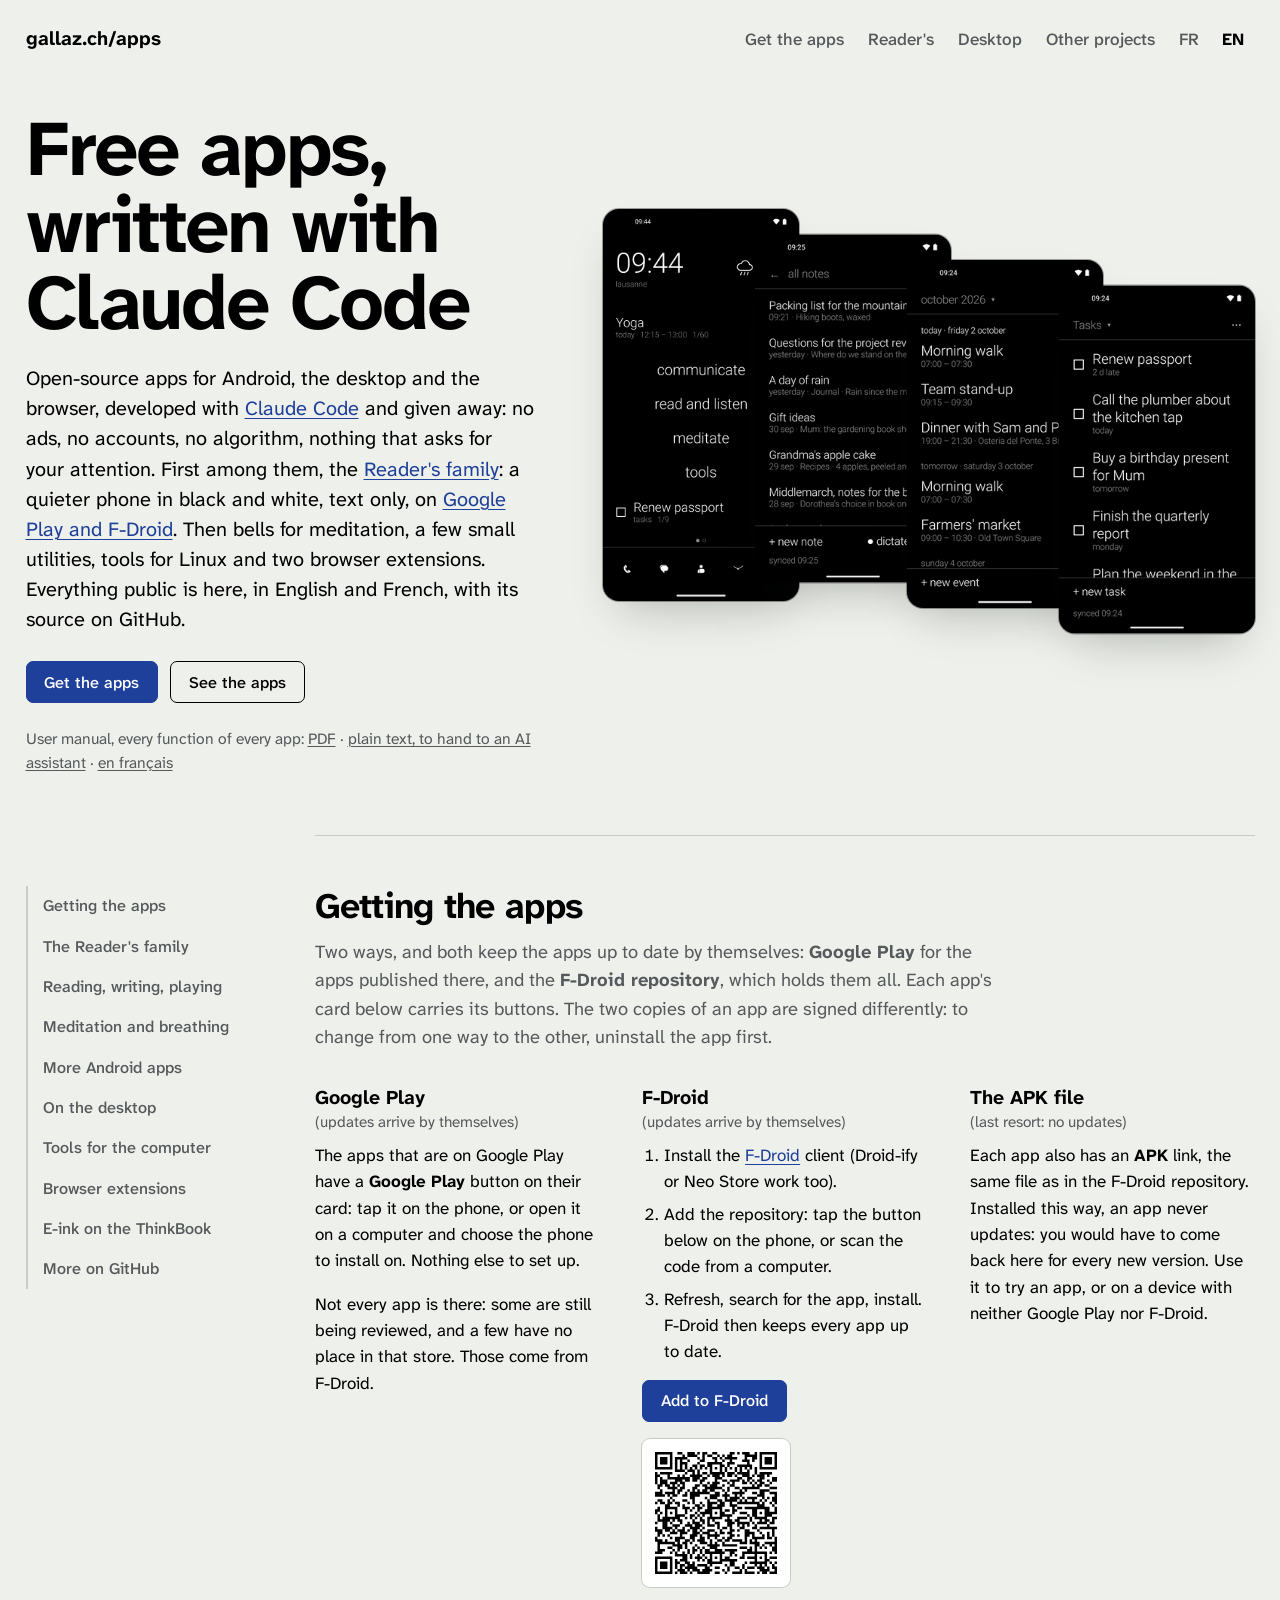
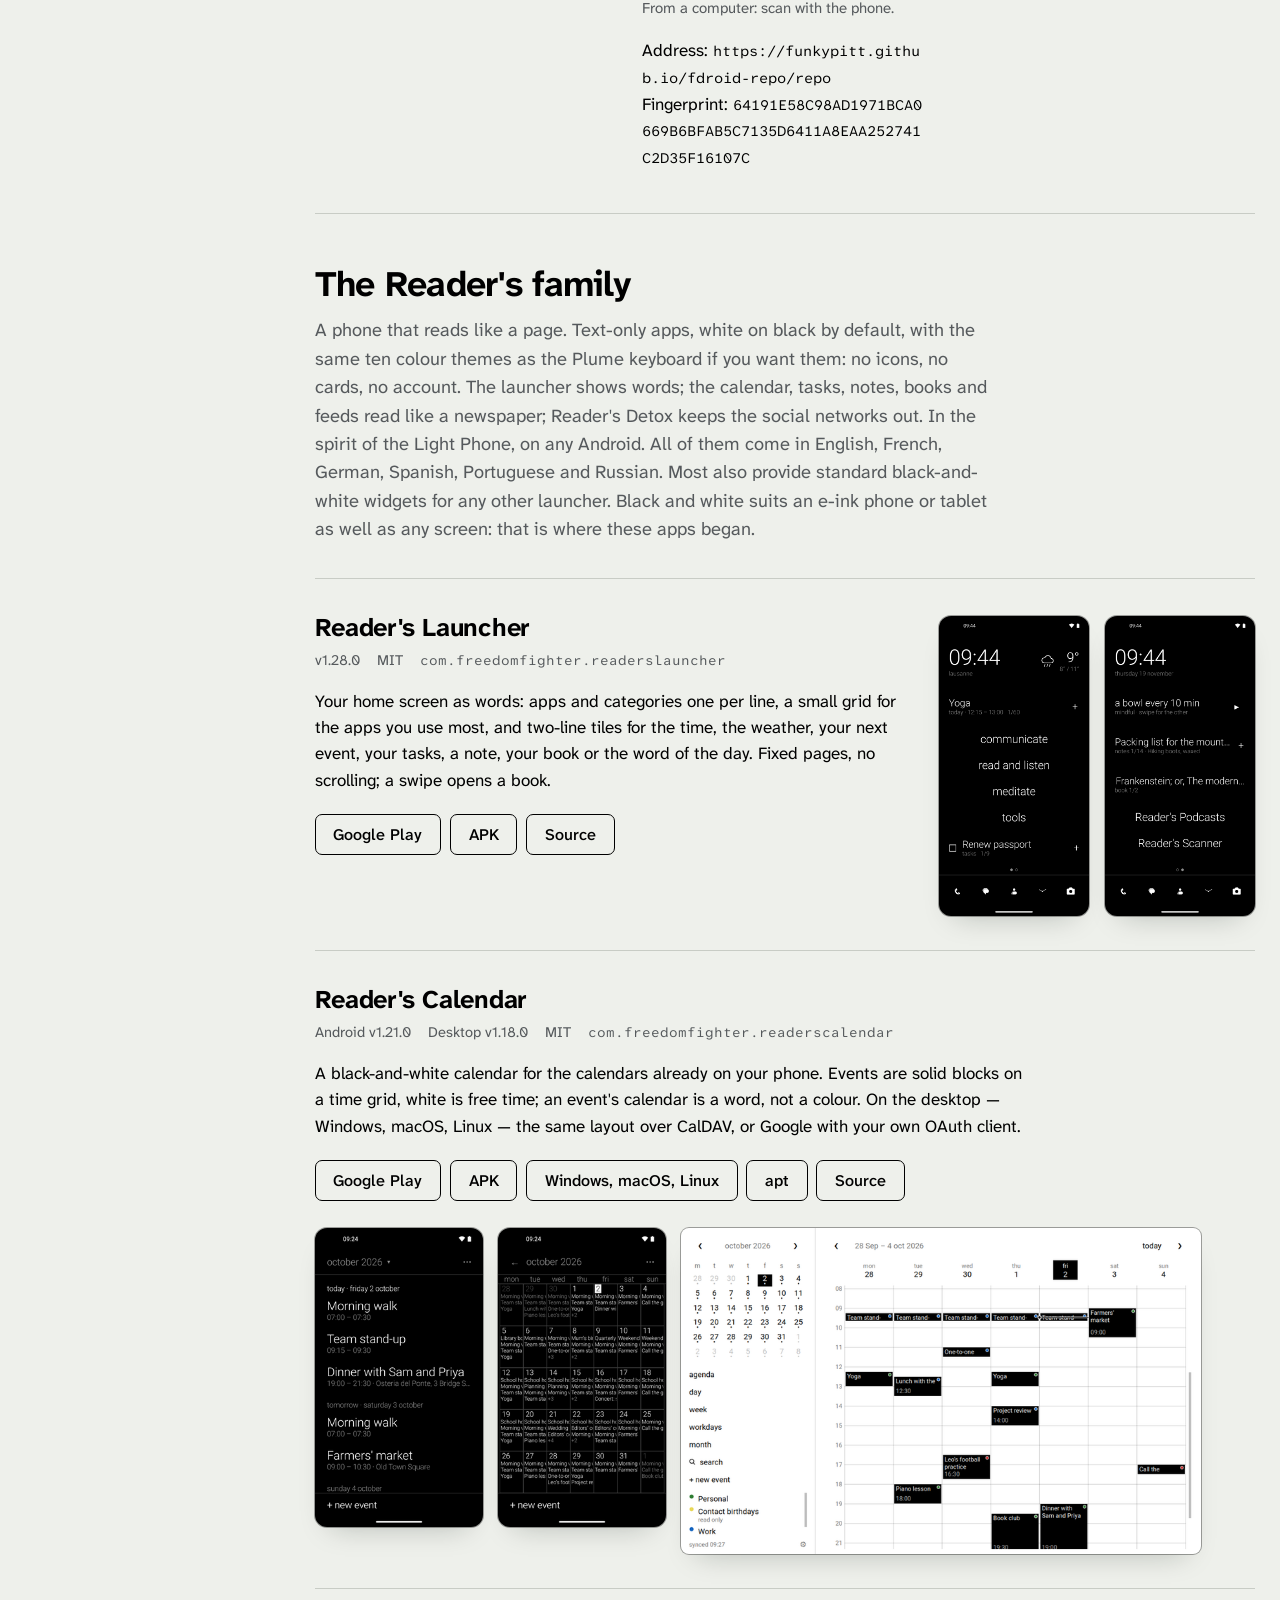
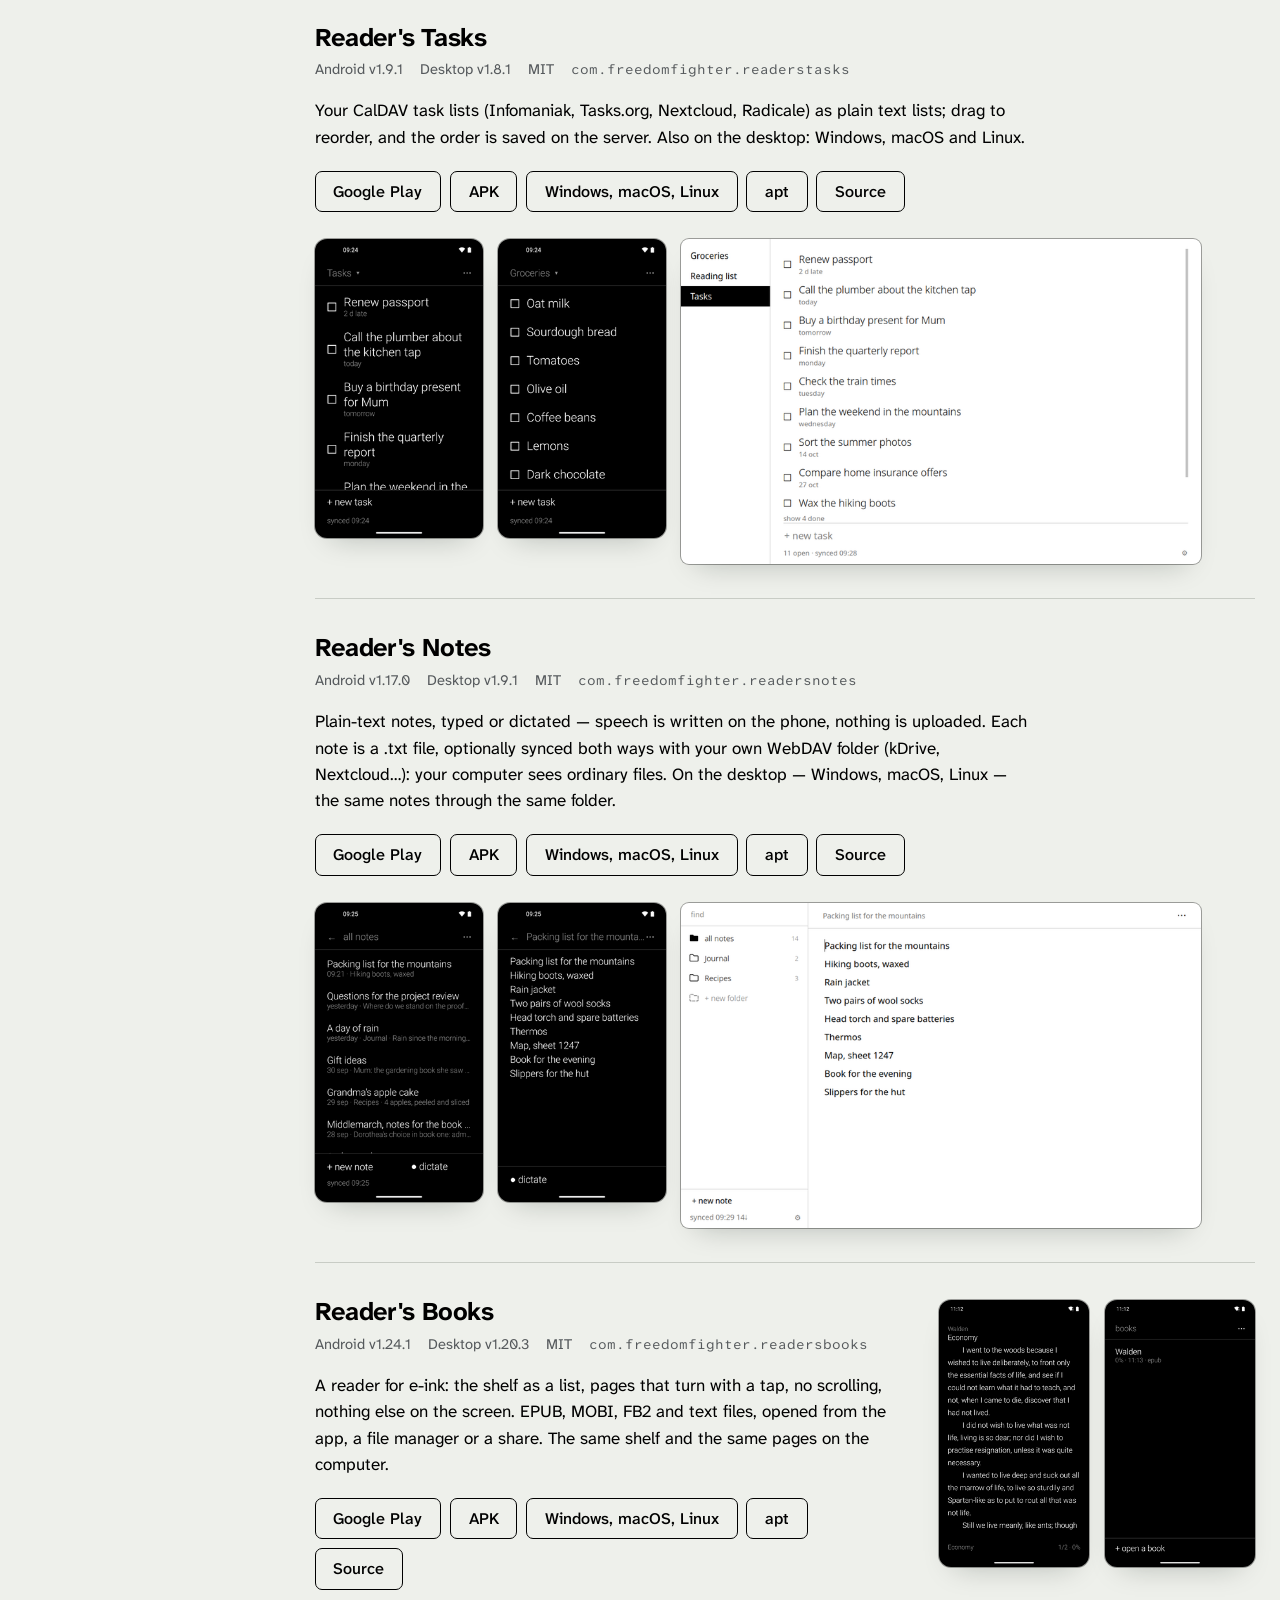
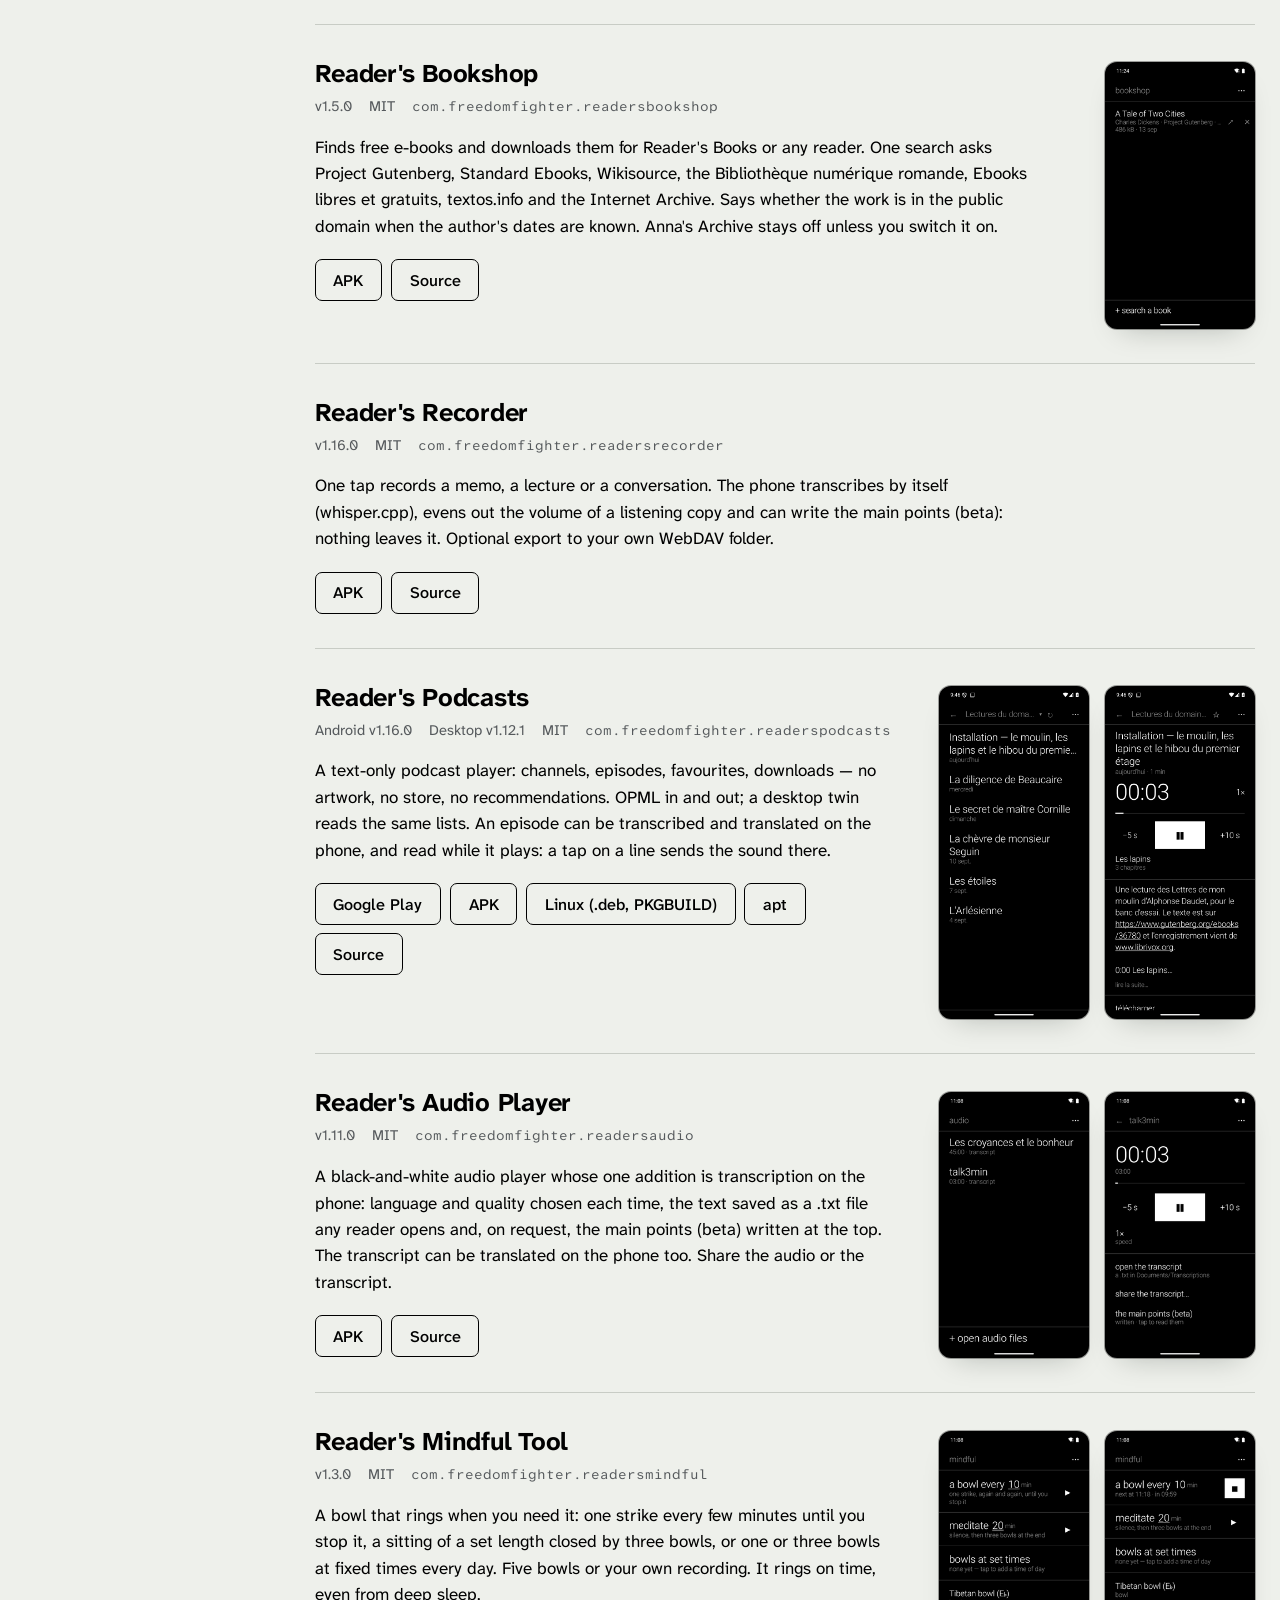
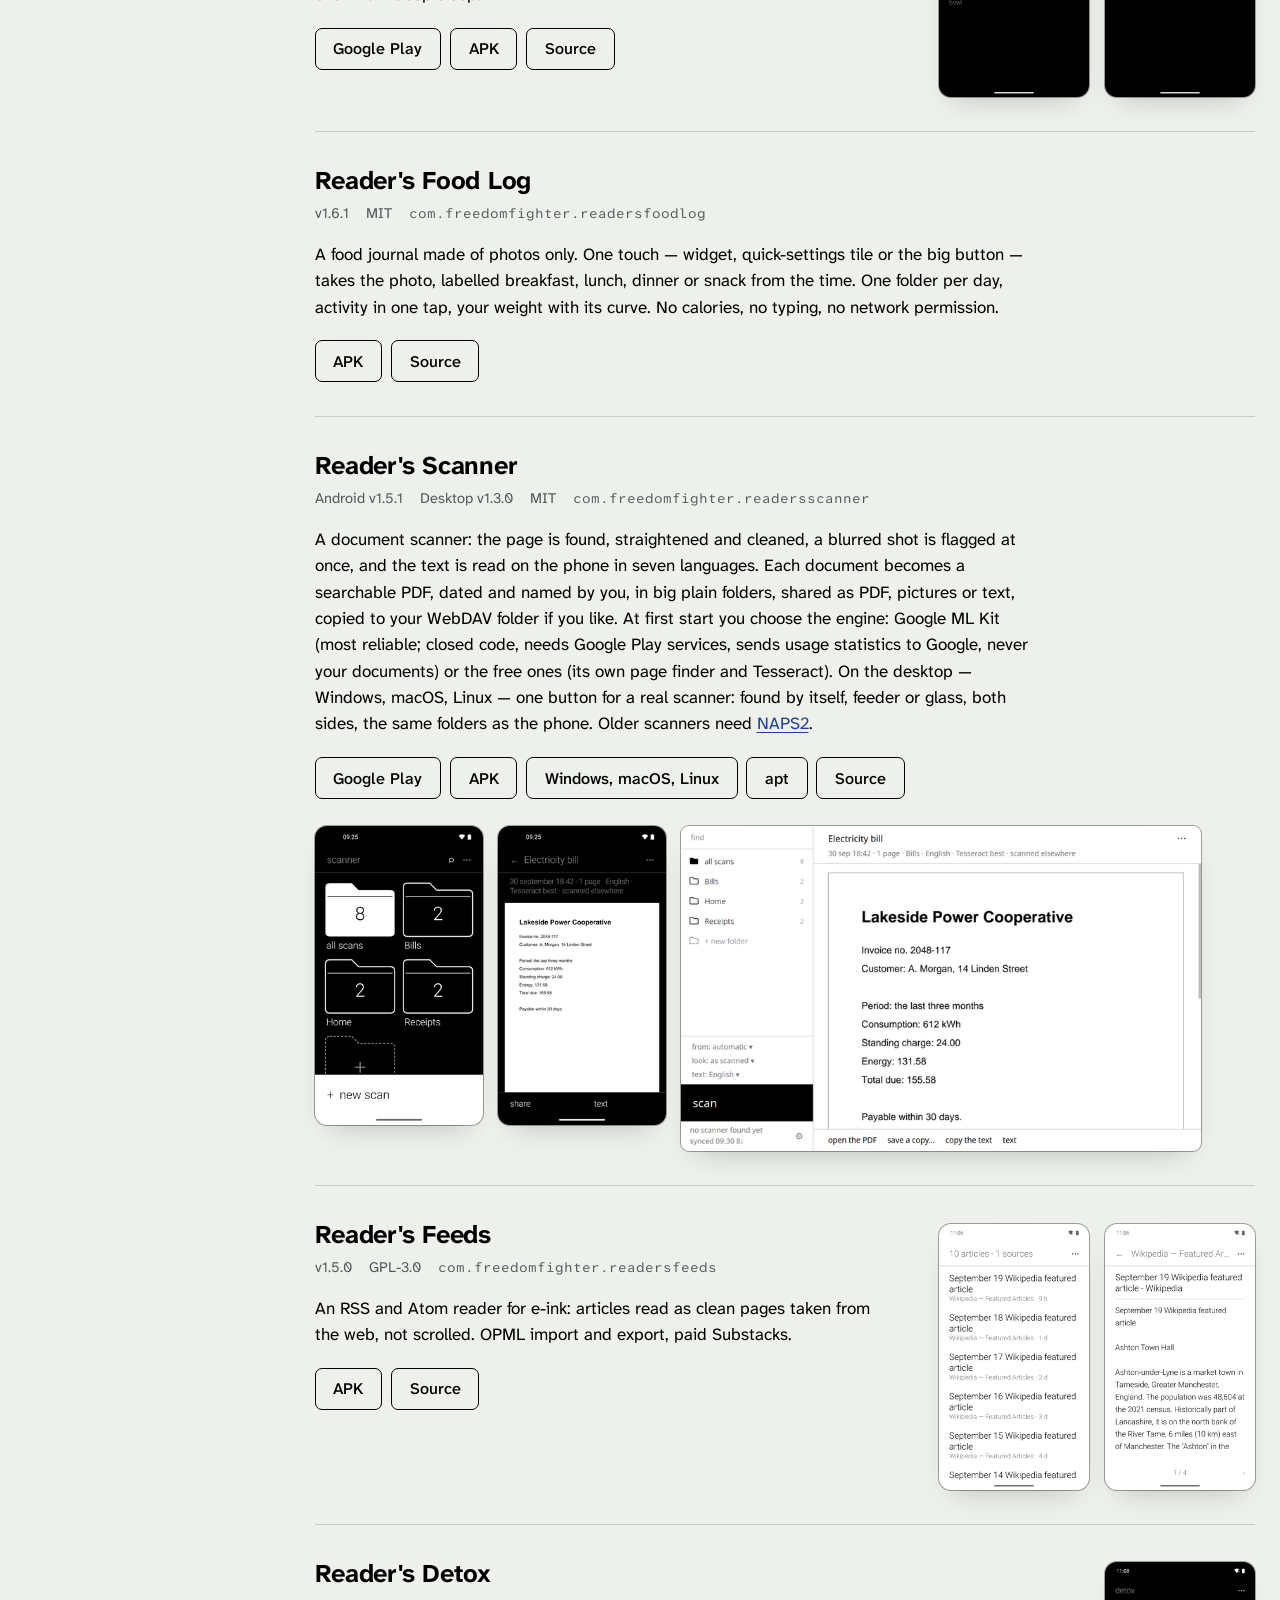
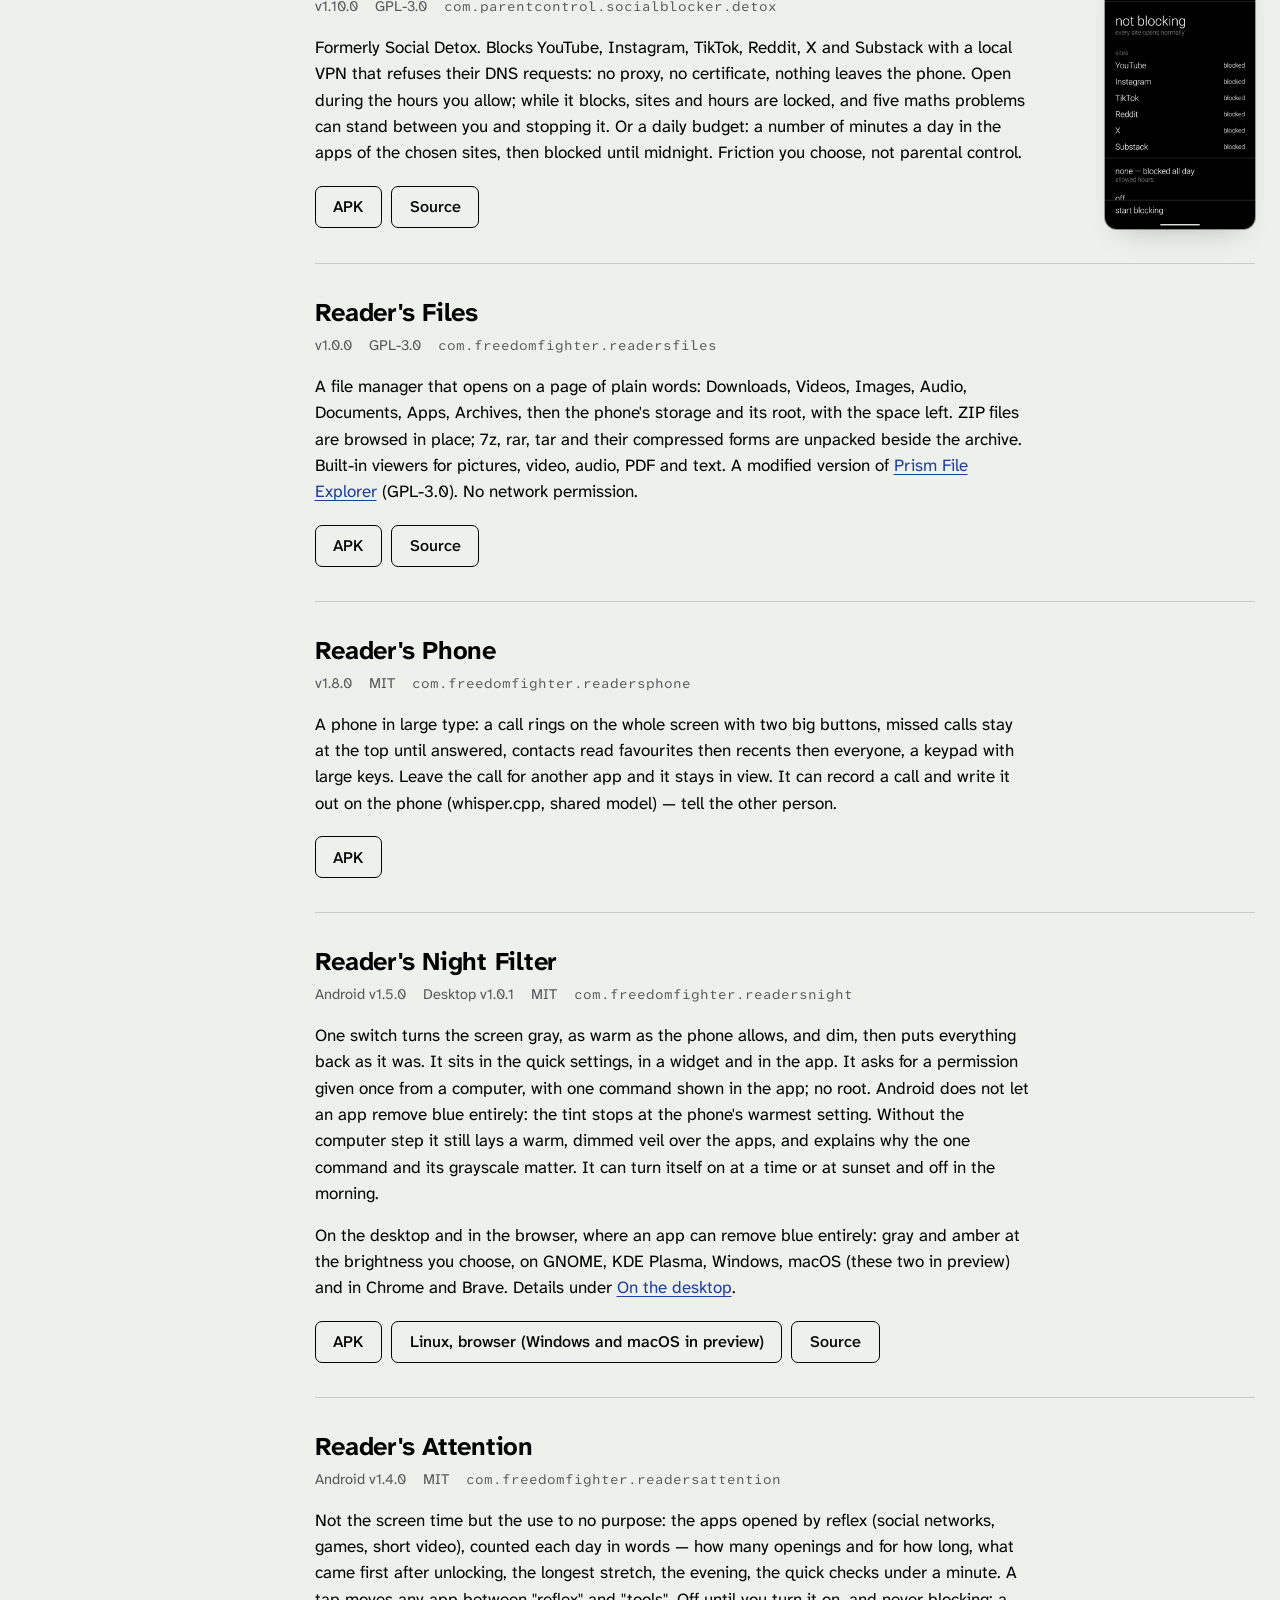
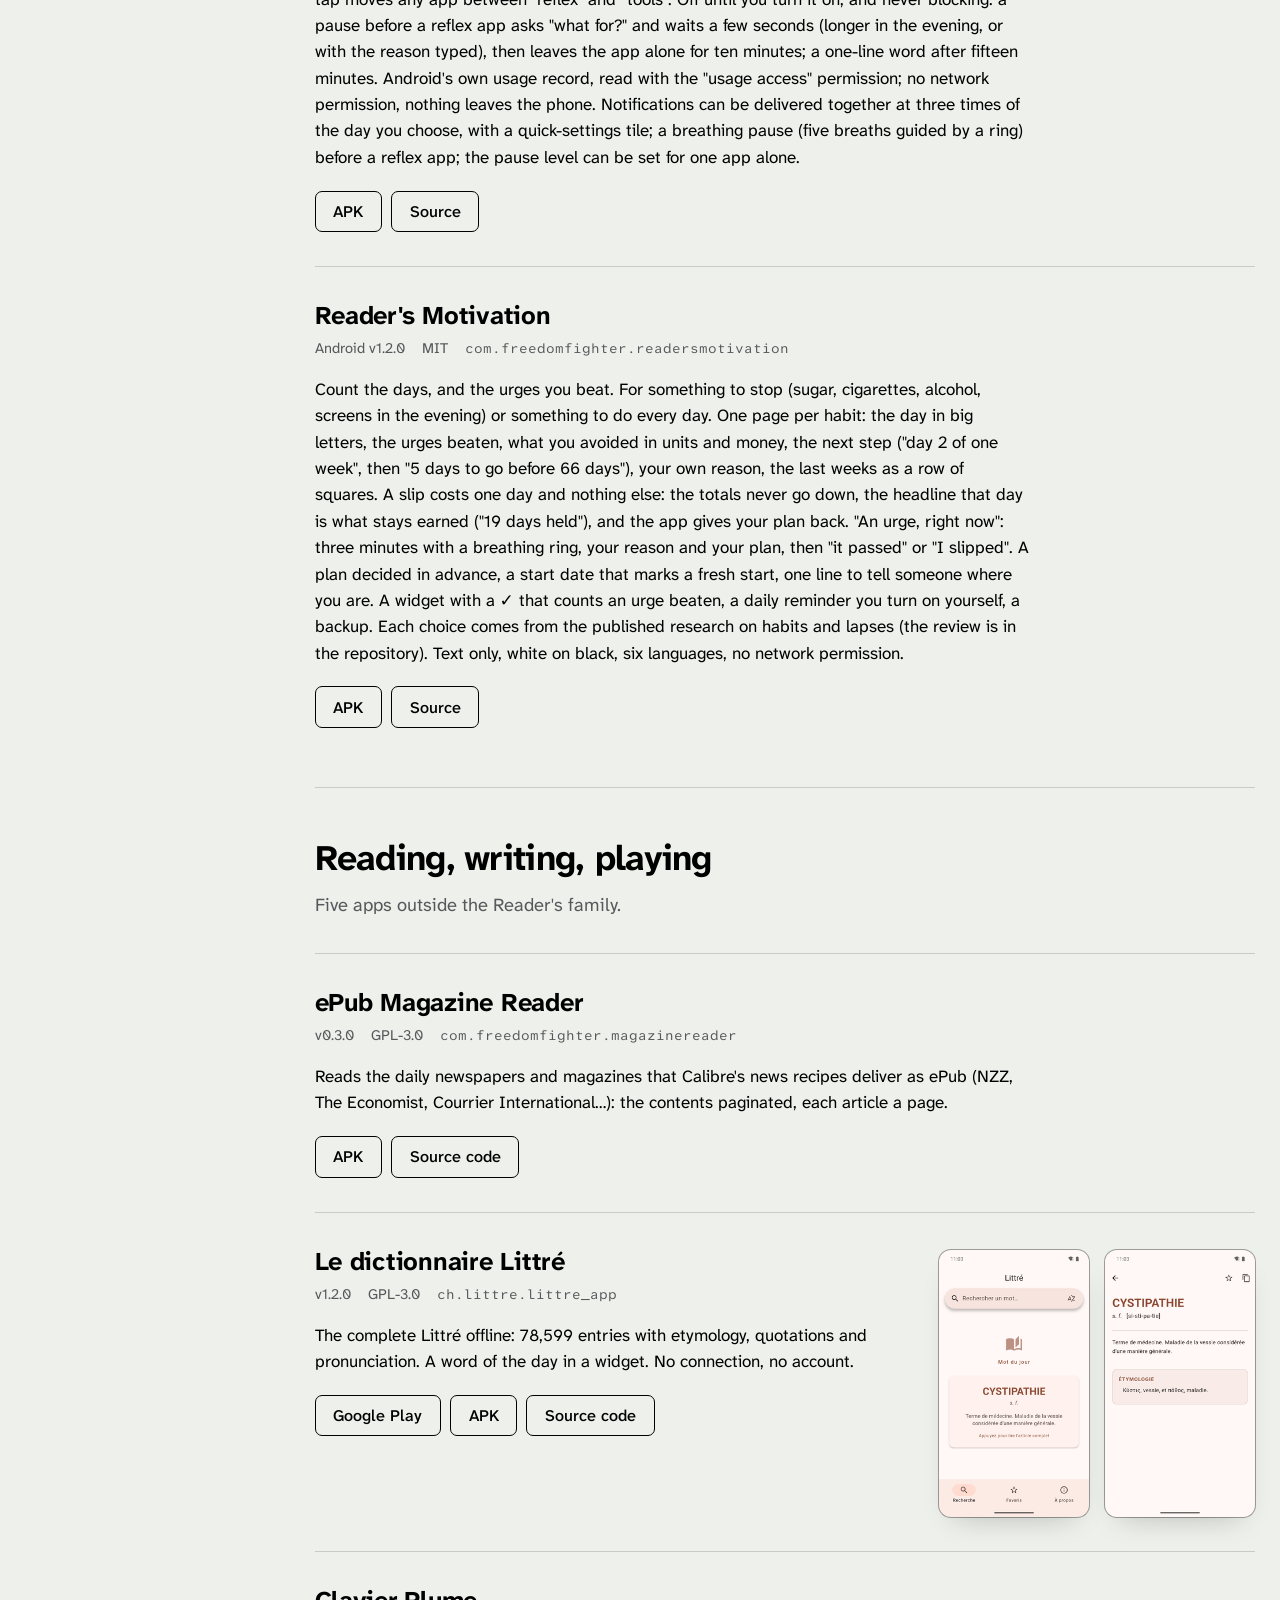
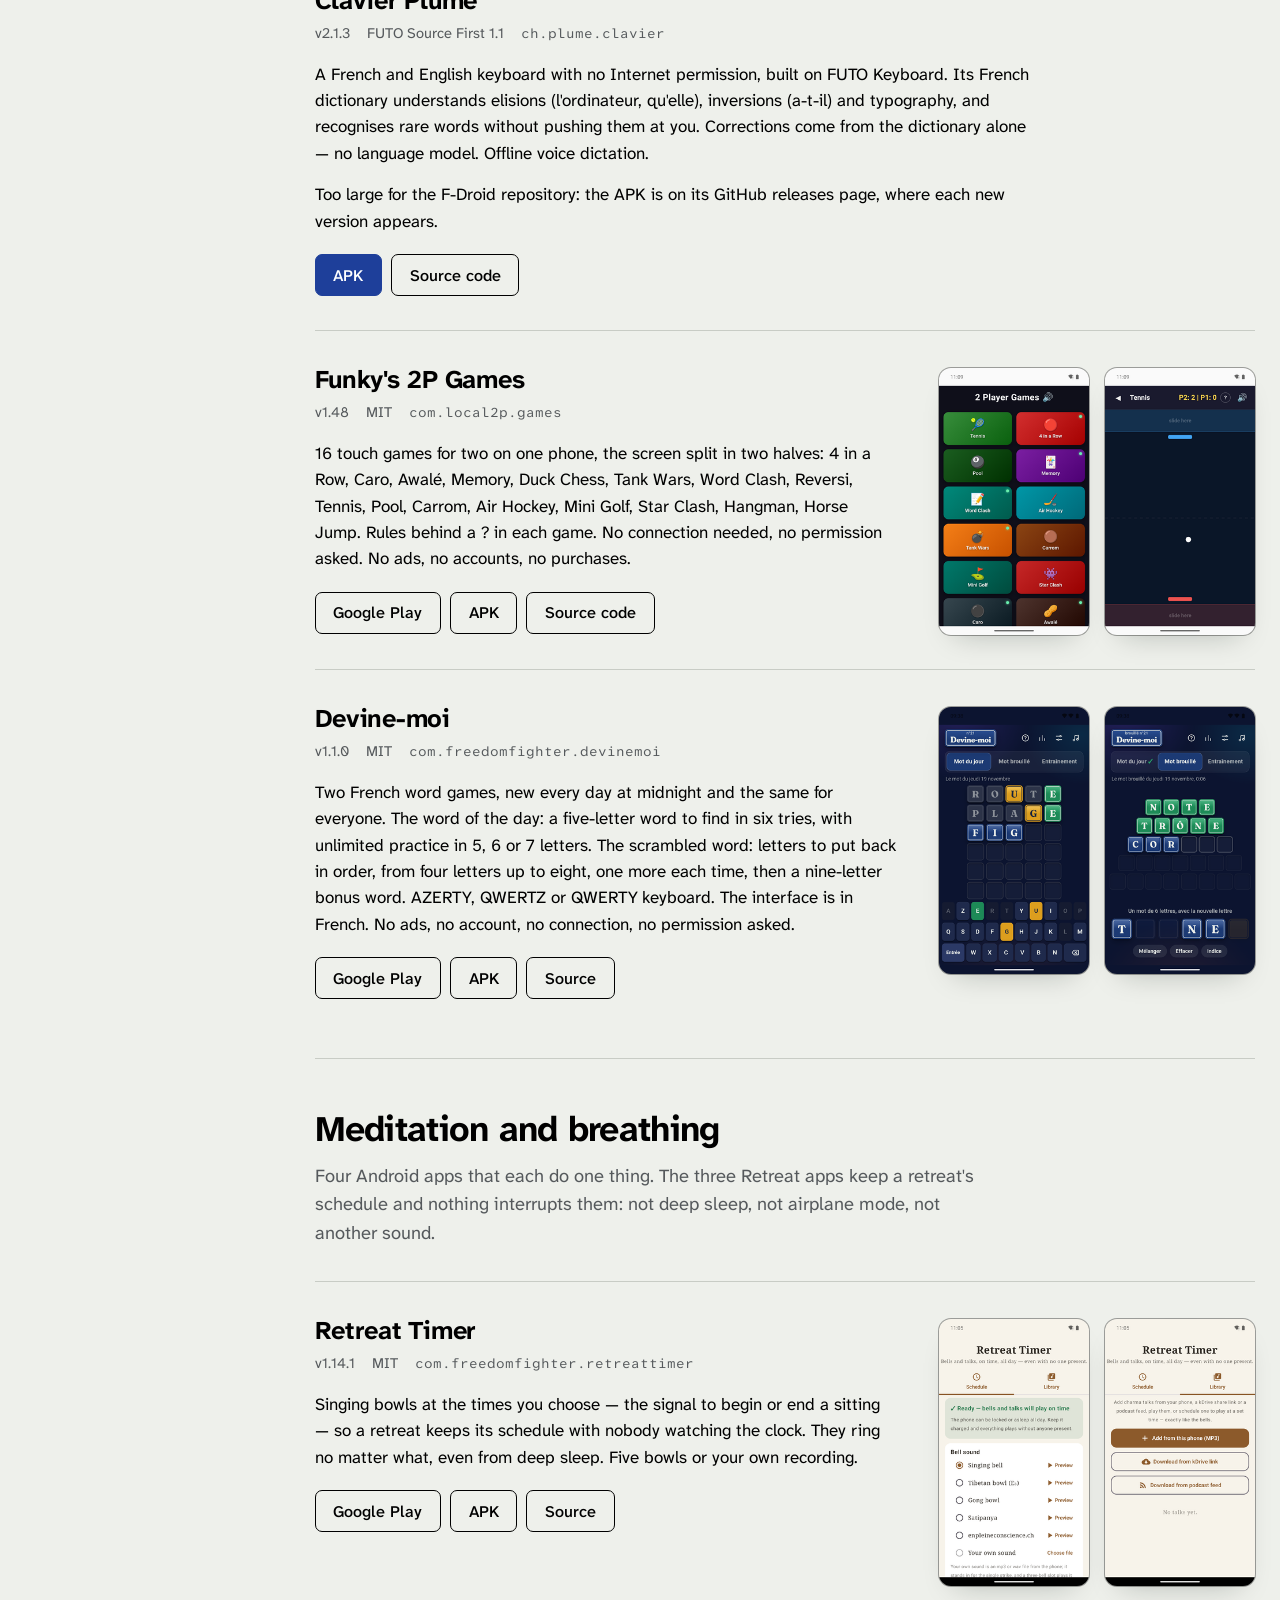
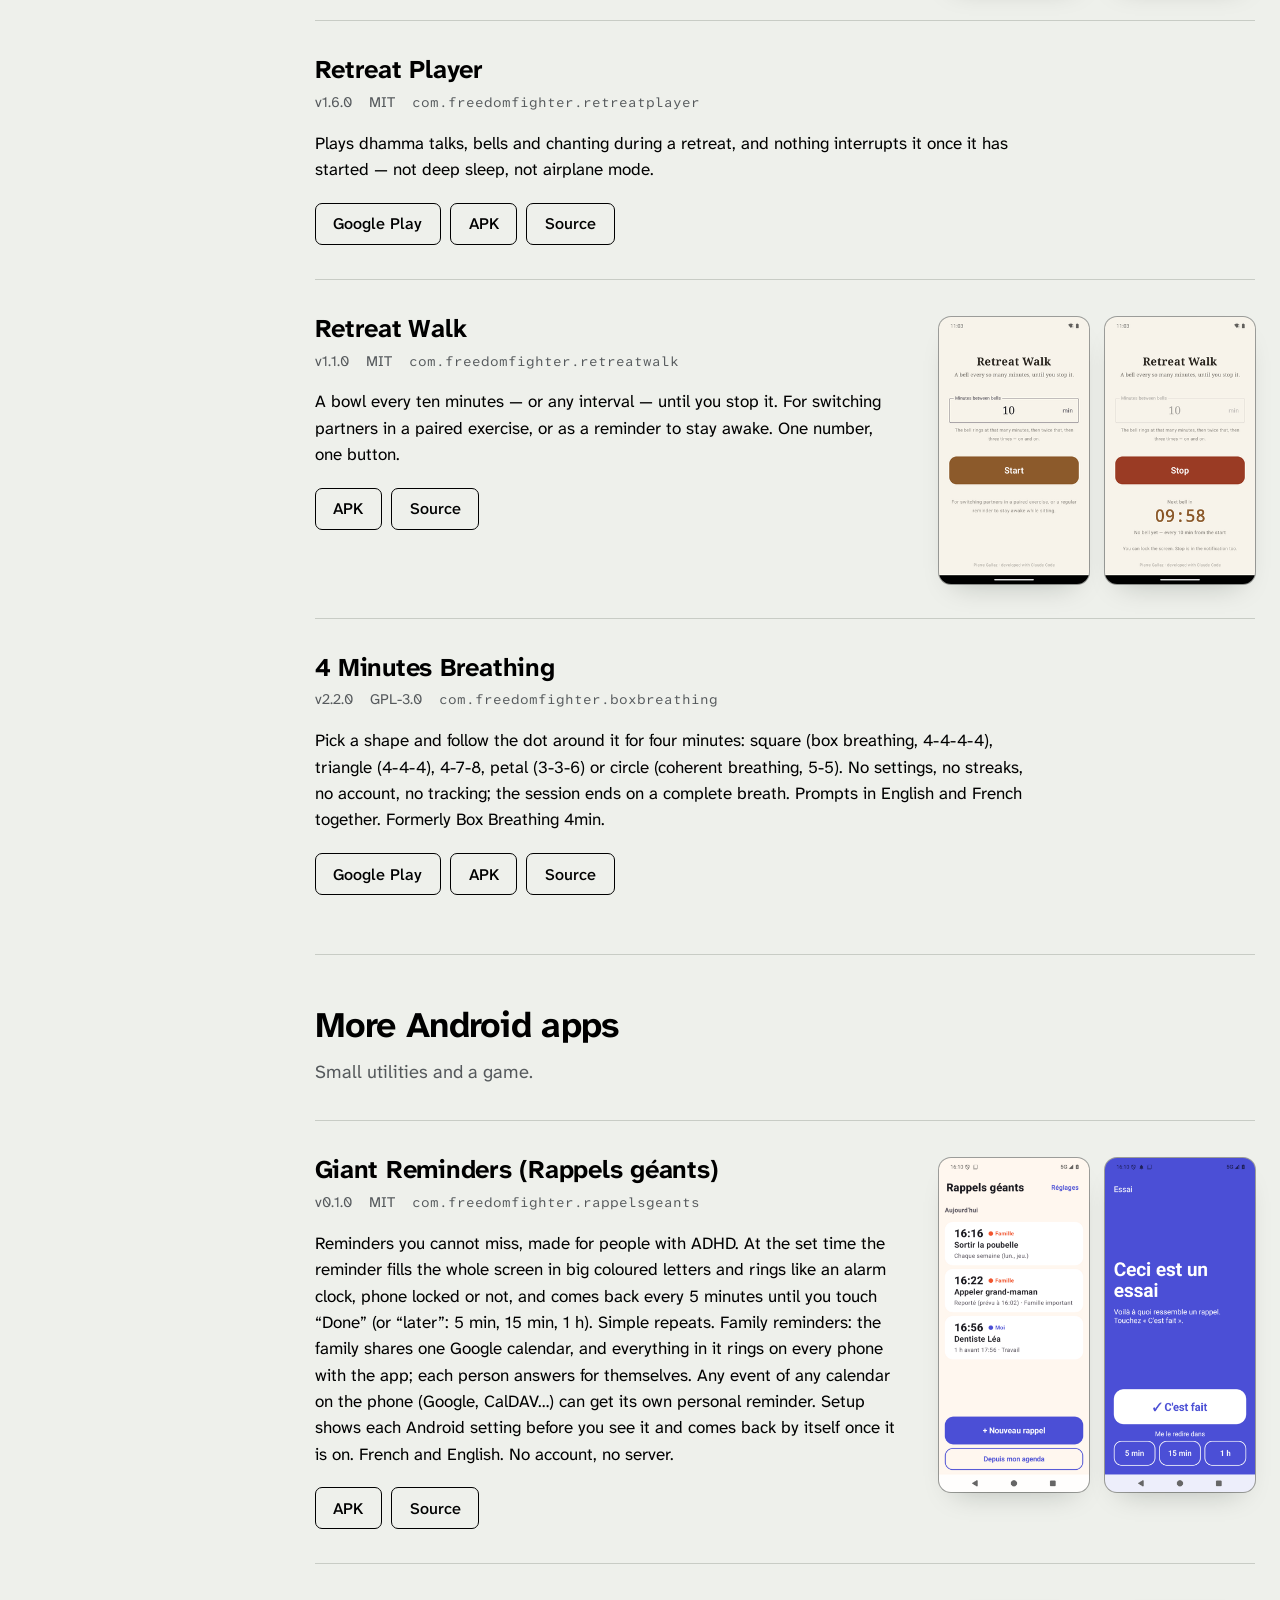
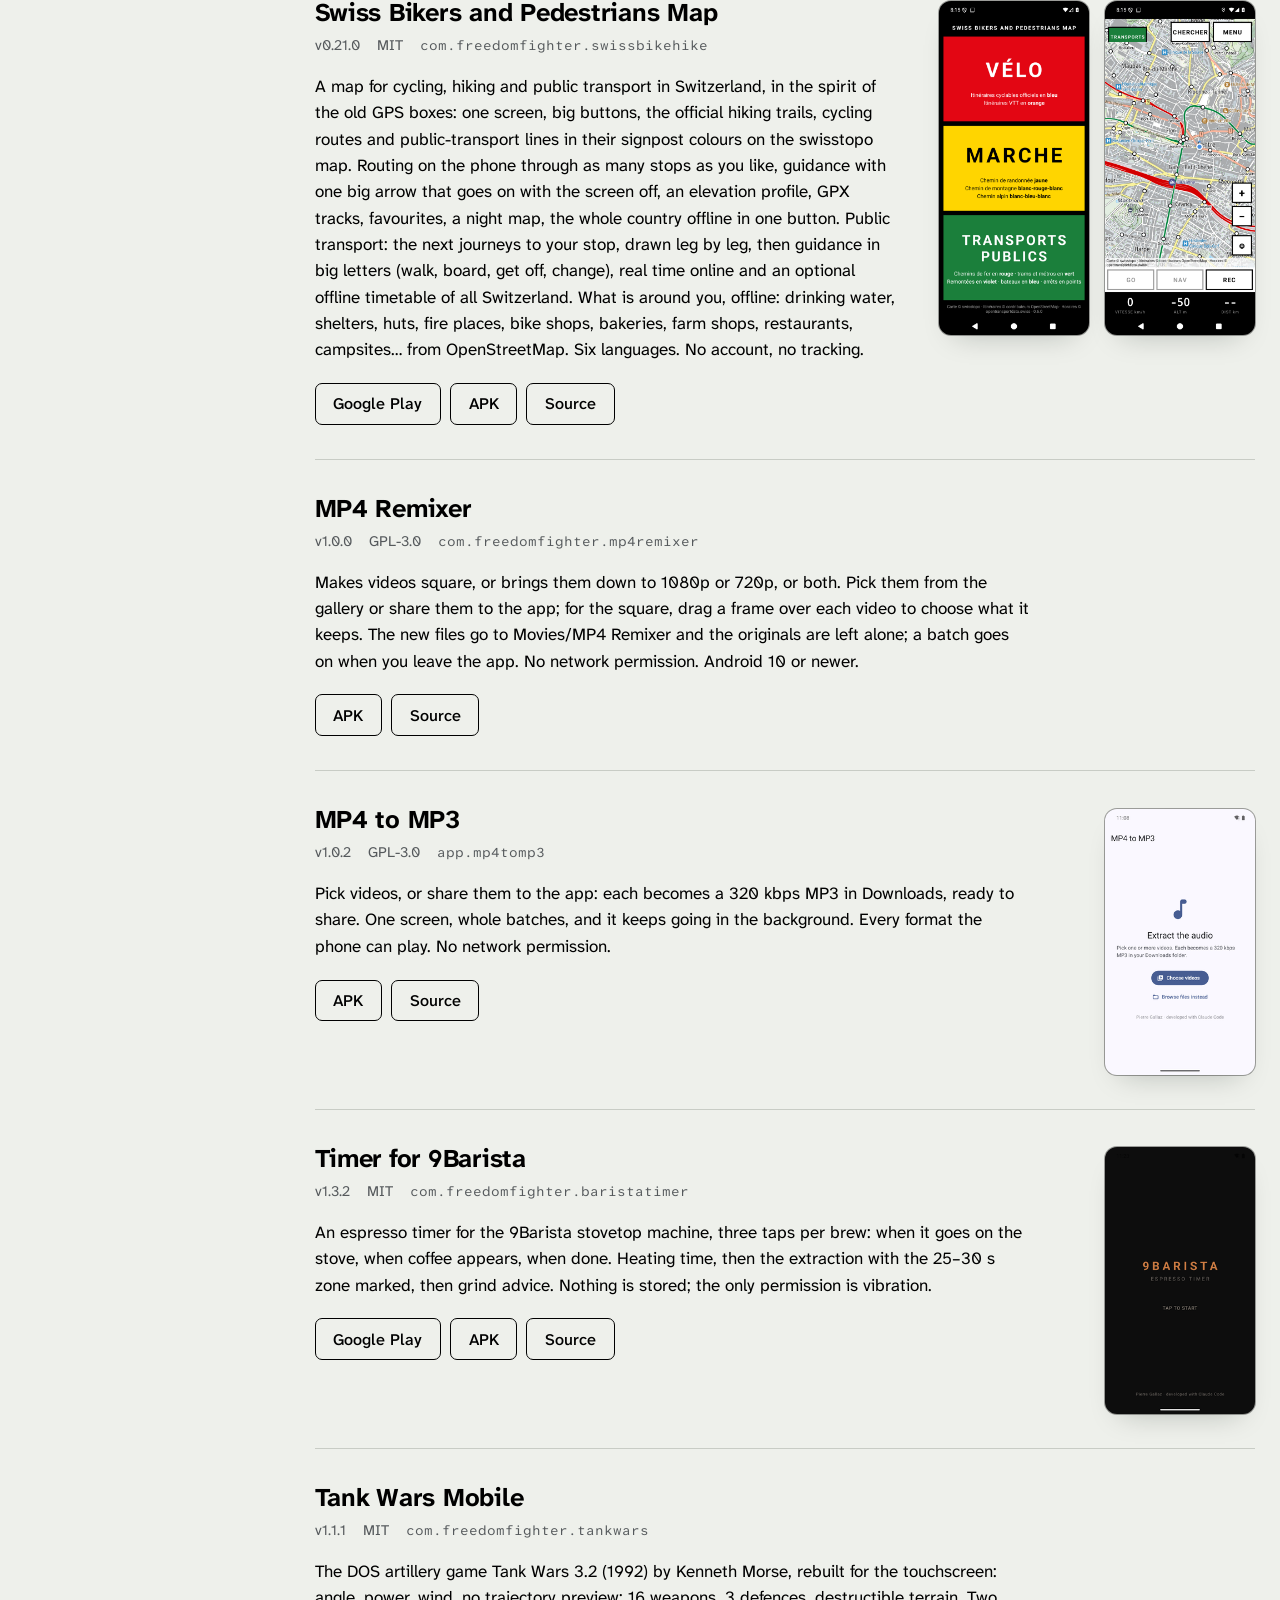
==== commit 66ef2710: "Versions : mise à jour automatique" ====
--- a/index.html
+++ b/index.html
@@ -248,7 +248,7 @@
   <article class="app" id="readers-scanner">
     <div class="text">
     <h2>Reader's Scanner</h2>
-    <p class="meta"><span>Android v1.5.1</span><span>Desktop v1.2.2</span><span>MIT</span><code>com.freedomfighter.readersscanner</code></p>
+    <p class="meta"><span>Android v1.5.1</span><span>Desktop v1.3.0</span><span>MIT</span><code>com.freedomfighter.readersscanner</code></p>
     <p>A document scanner: the page is found, straightened and cleaned, a blurred shot is flagged at once, and the text is read on the phone in seven languages. Each document becomes a searchable PDF, dated and named by you, in big plain folders, shared as PDF, pictures or text, copied to your WebDAV folder if you like. At first start you choose the engine: Google ML Kit (most reliable; closed code, needs Google Play services, sends usage statistics to Google, never your documents) or the free ones (its own page finder and Tesseract). On the desktop — Windows, macOS, Linux — one button for a real scanner: found by itself, feeder or glass, both sides, the same folders as the phone. Older scanners need <a href="https://www.naps2.com/download">NAPS2</a>.</p>
     <div class="links">
       <a class="btn" href="https://play.google.com/store/apps/details?id=com.freedomfighter.readersscanner">Google Play</a>
@@ -574,7 +574,7 @@
   <article class="app" id="readers-video-editor">
     <div class="text">
     <h2>Reader's Video Editor</h2>
-    <p class="meta"><span>Desktop v1.14.1</span><span>MIT</span></p>
+    <p class="meta"><span>Desktop v1.16.0</span><span>MIT</span></p>
     <p>Cut a video or a recording by highlighting its text. The words are transcribed on the computer (or read from a subtitle file) and shown on a page; what you highlight is kept, or cut; the cuts land in the quiet between two words, each piece gets its fades, and the new file comes with a log of the cuts and an edit list. The same page reads well on its own: a transcript in airy paragraphs that follows the sound, to save or copy. A video can also come from an address on YouTube or X: it is fetched with its subtitles and opens. Translation and subtitles through the traduction toolkit, a subtitle editor, a square (1:1) picture for the social networks, and the sound improved on the way out (hum and background noise removed, level to the norm). The look of the original stabilo page: a paper page, a yellow highlighter, one orange button. Six languages, nothing to install by hand; apart from that download, nothing leaves the computer.</p>
     <div class="links">
       <a class="btn primary" href="https://github.com/funkypitt/readers-video-editor/releases/latest">Download (Windows, macOS, Linux)</a>
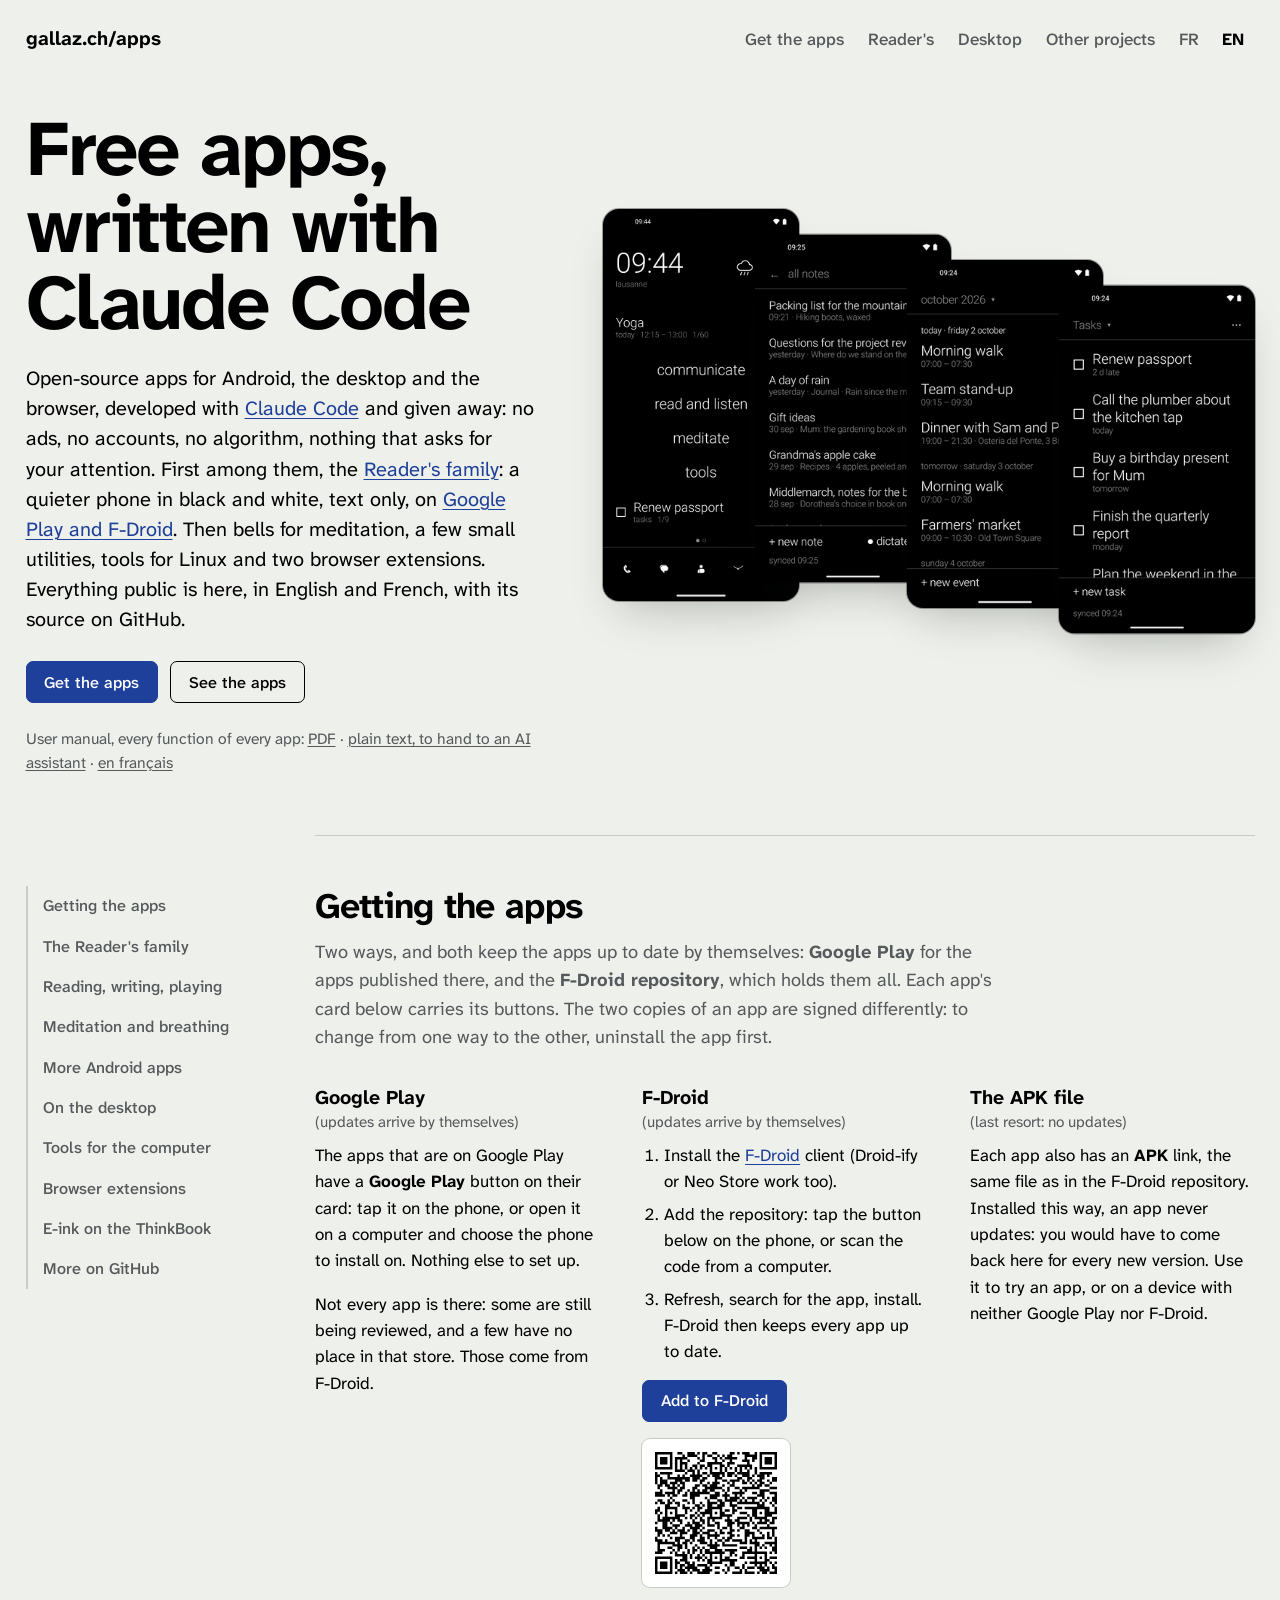
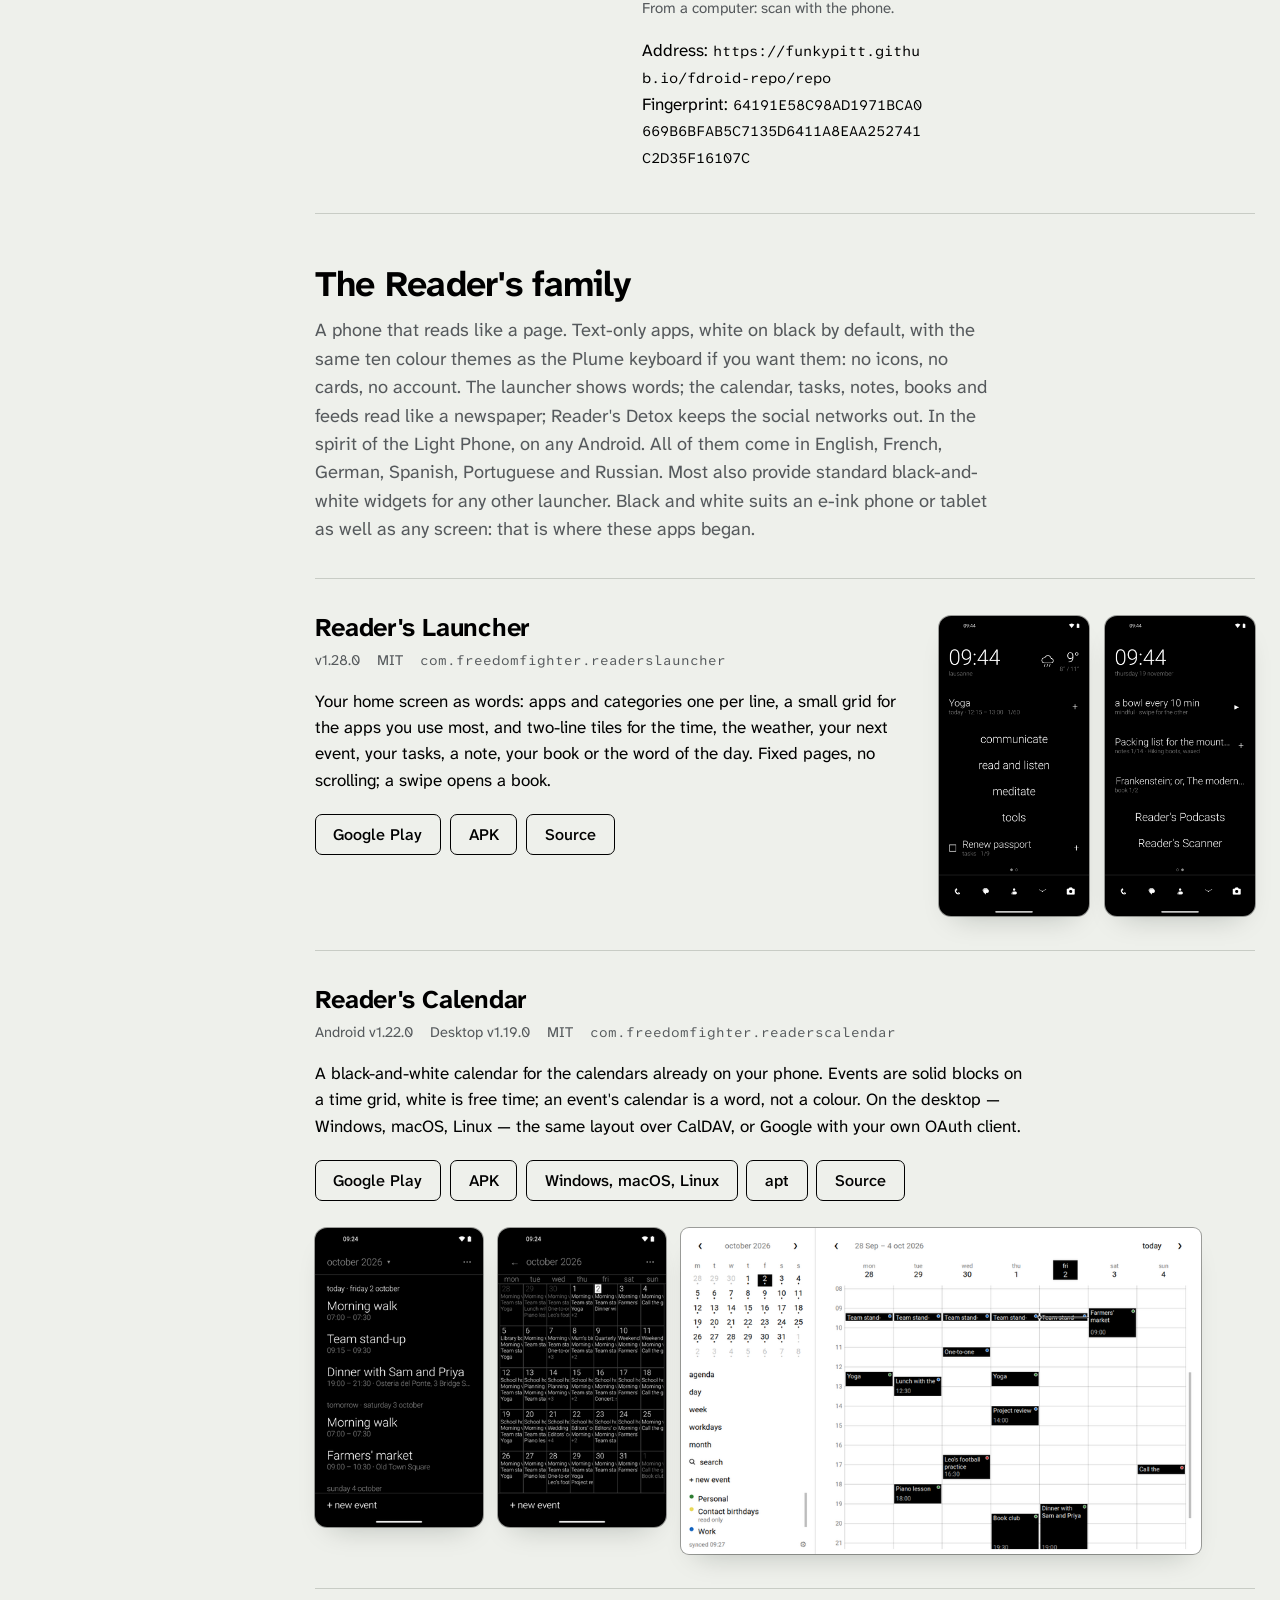
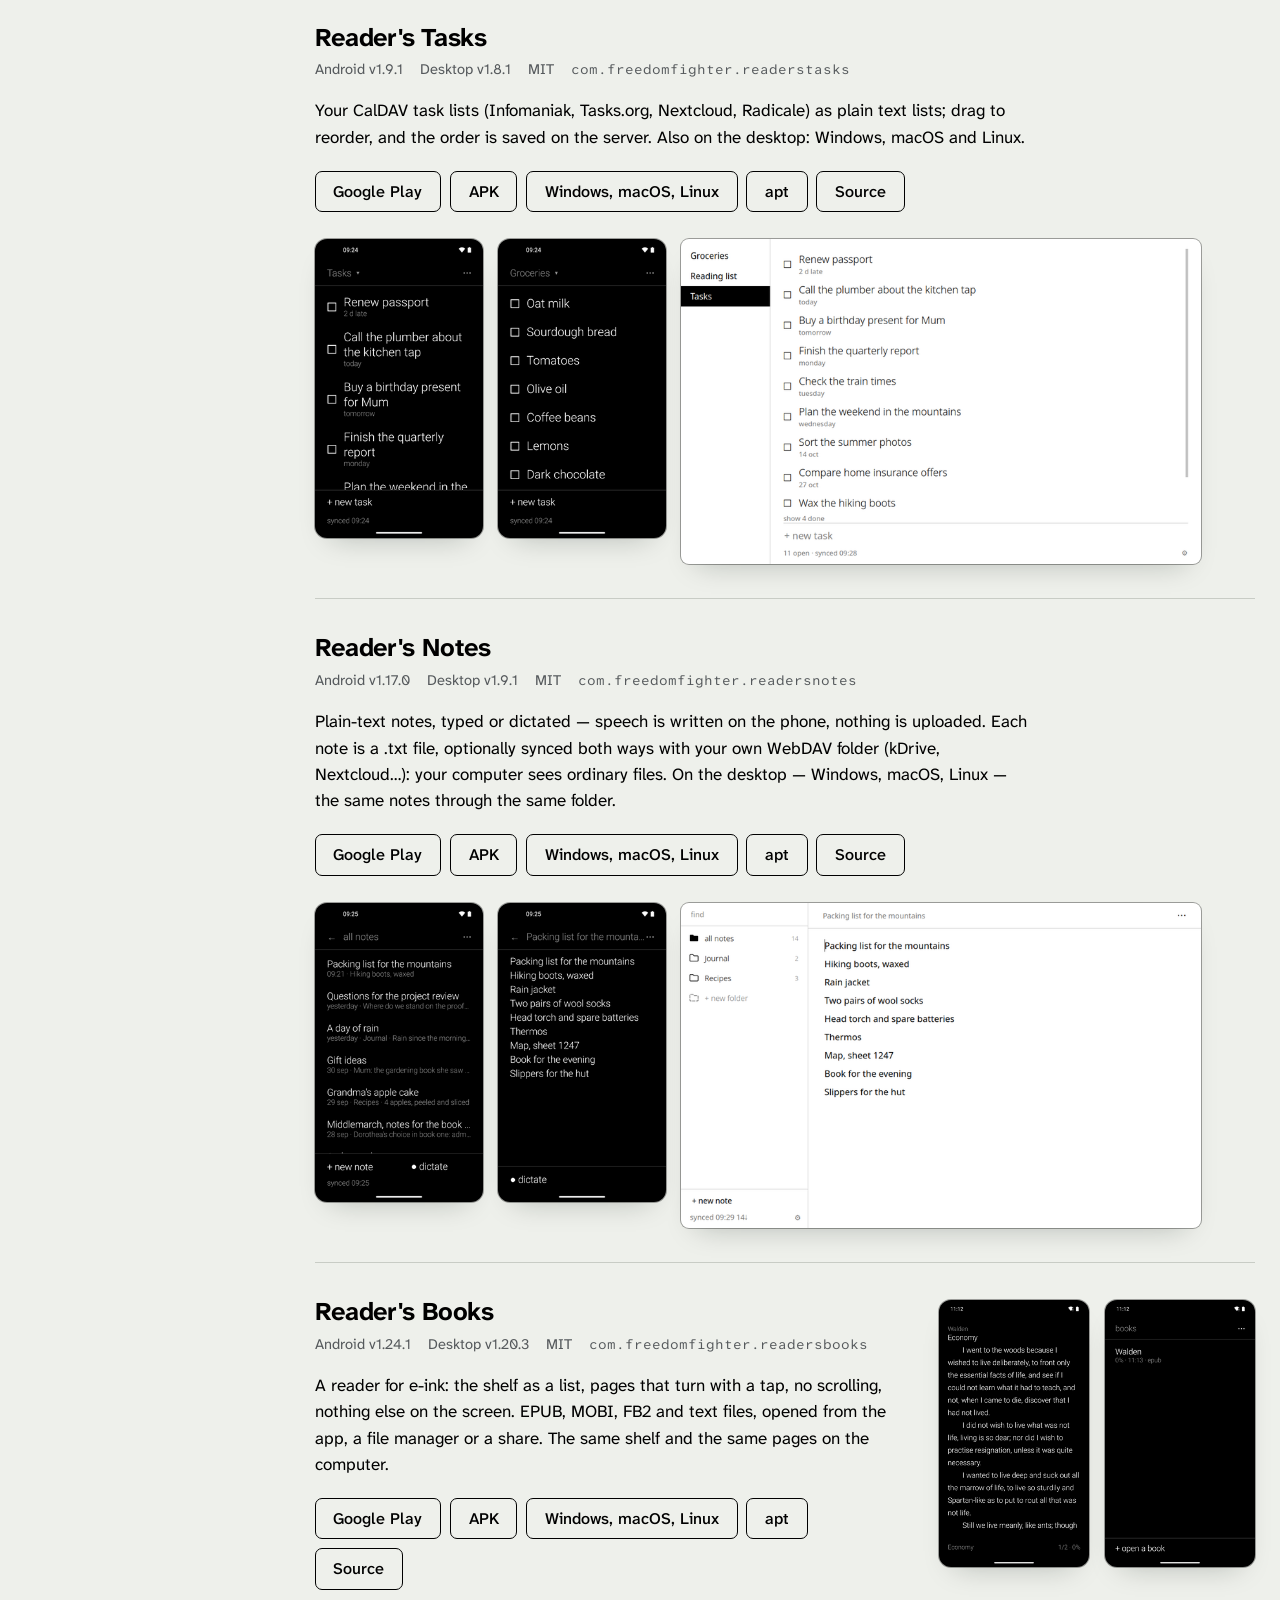
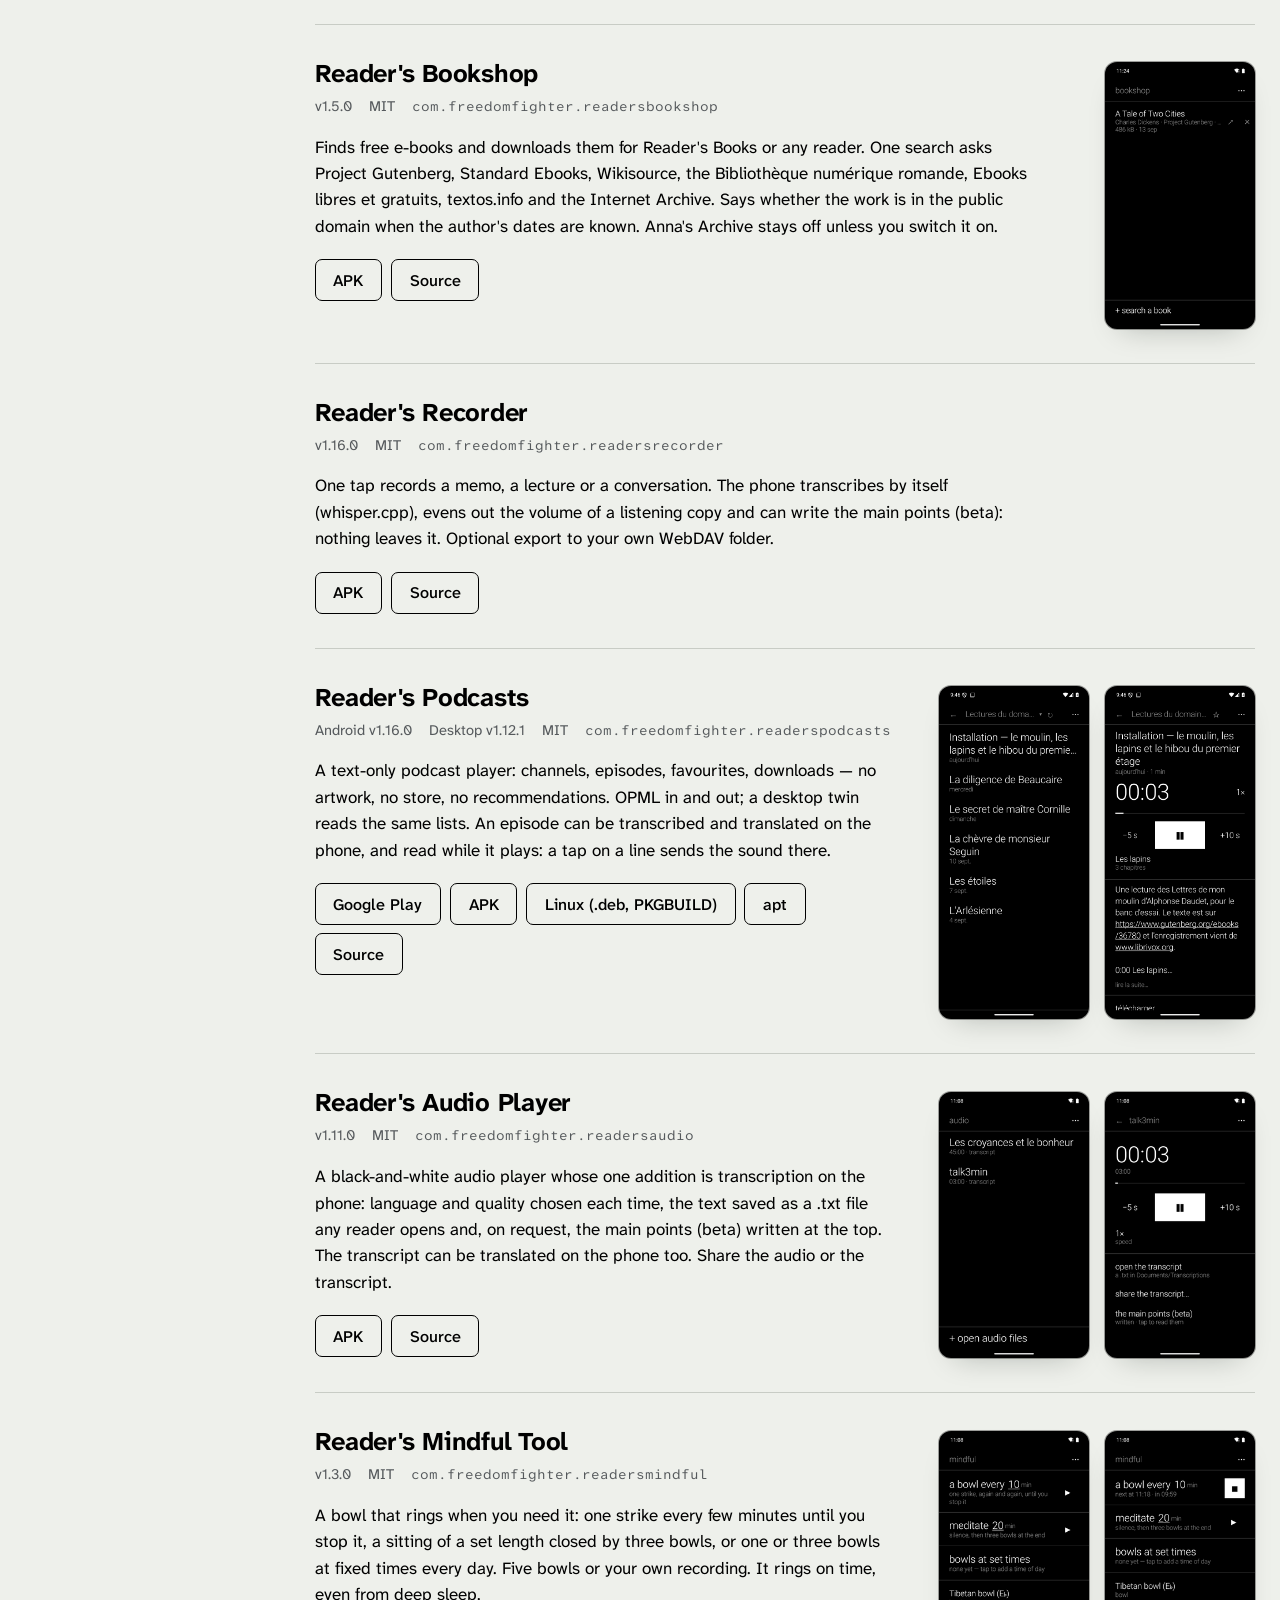
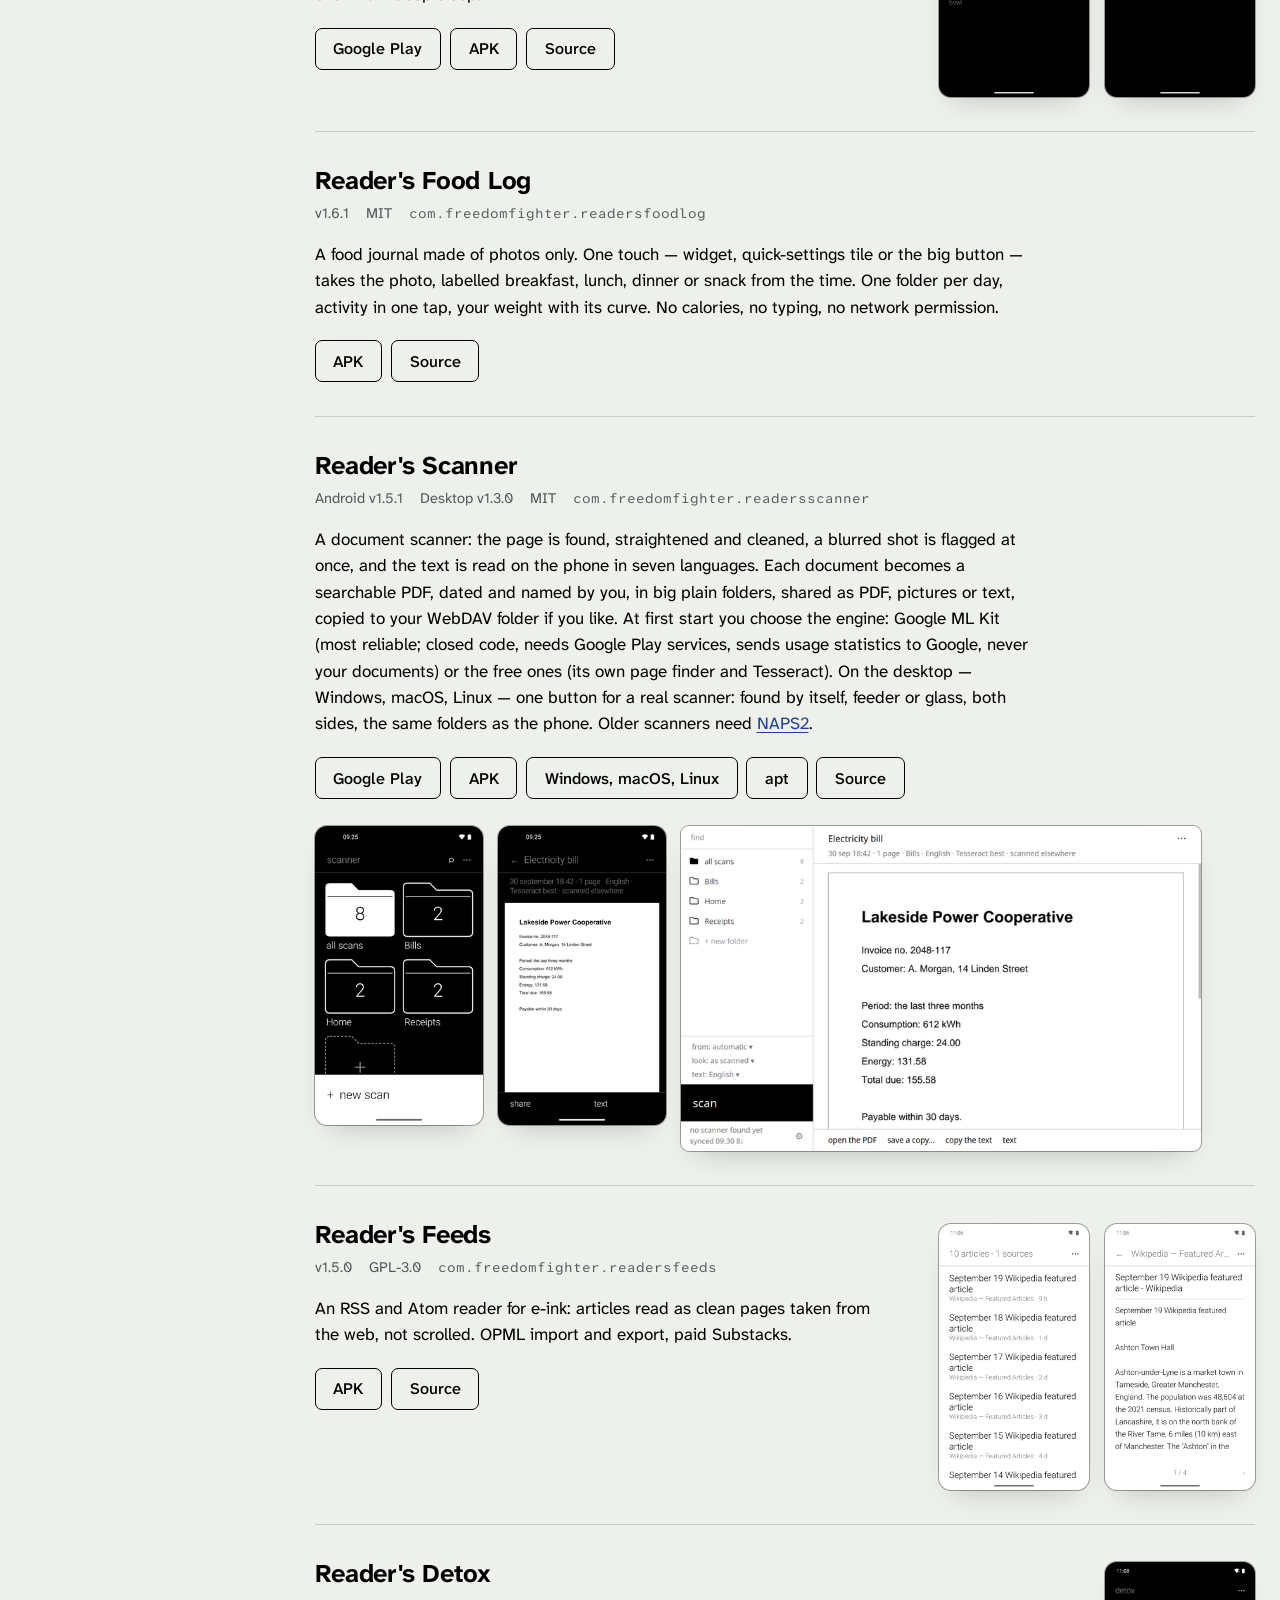
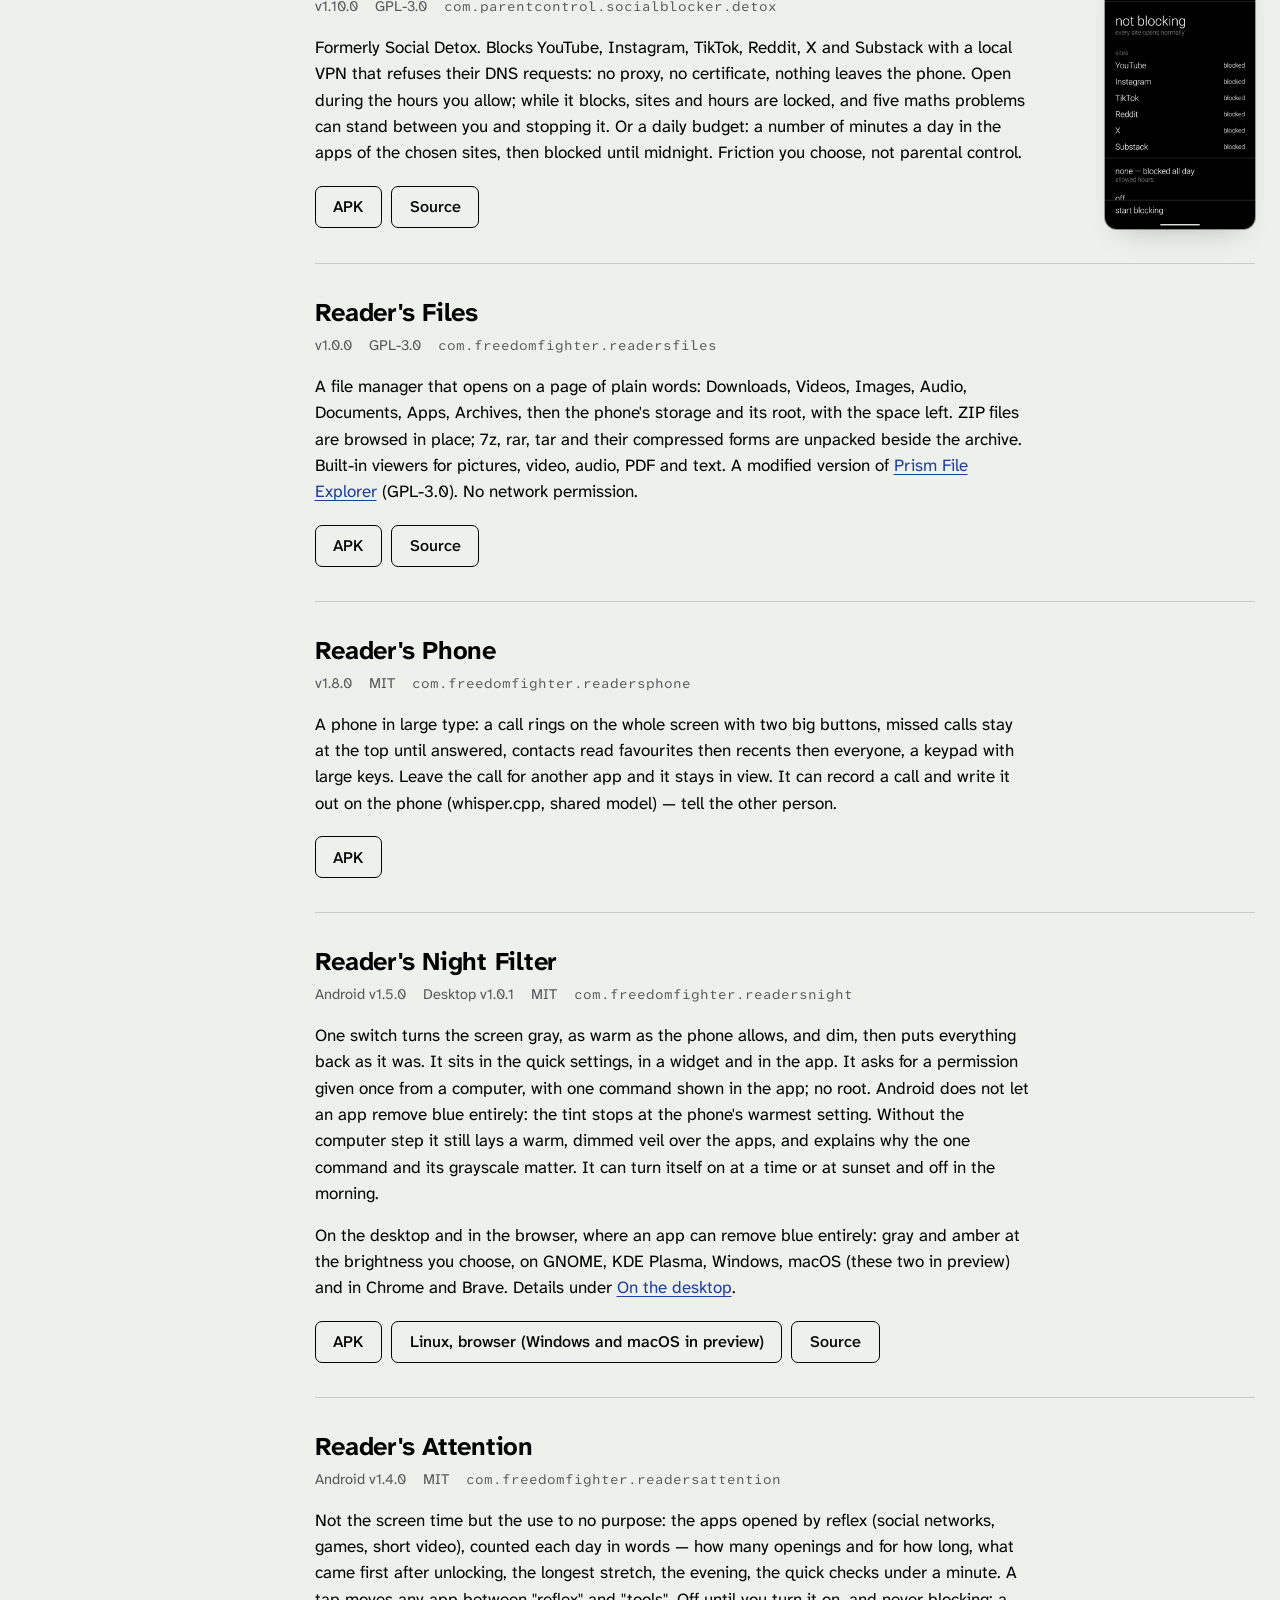
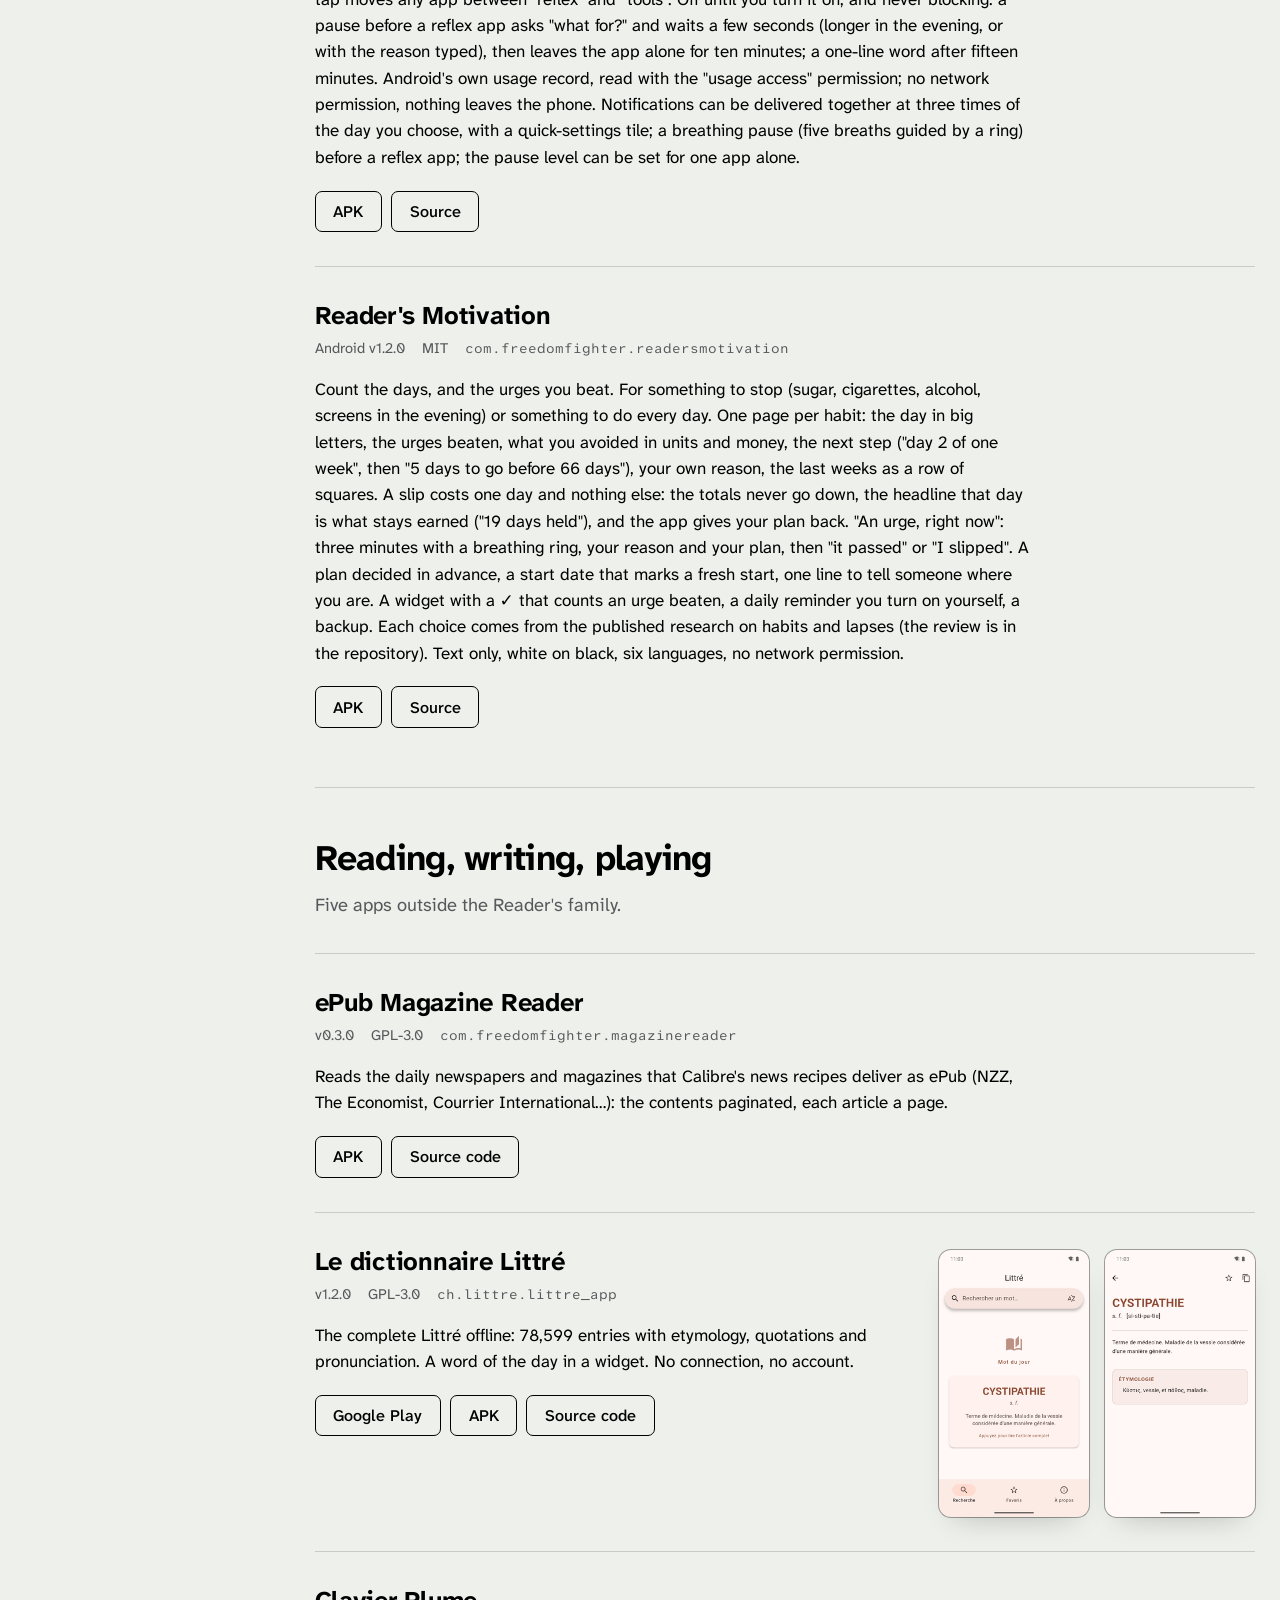
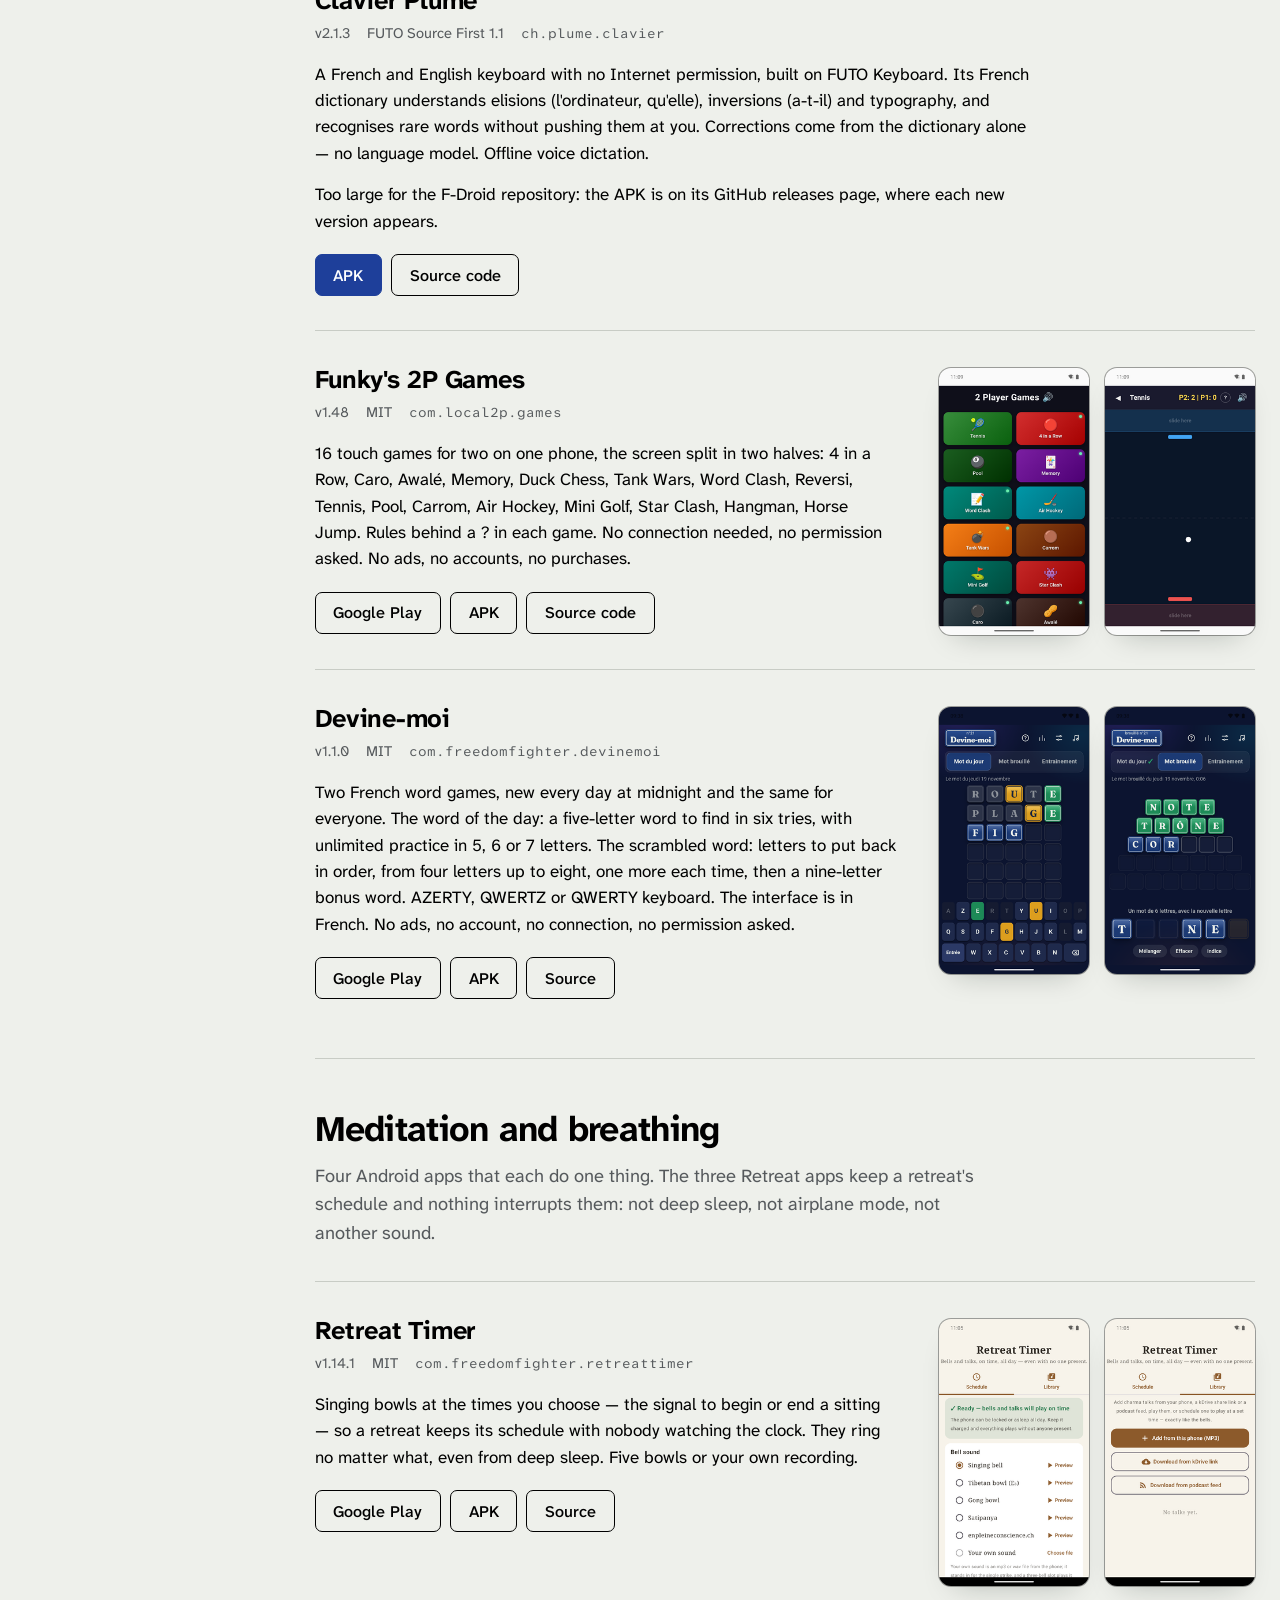
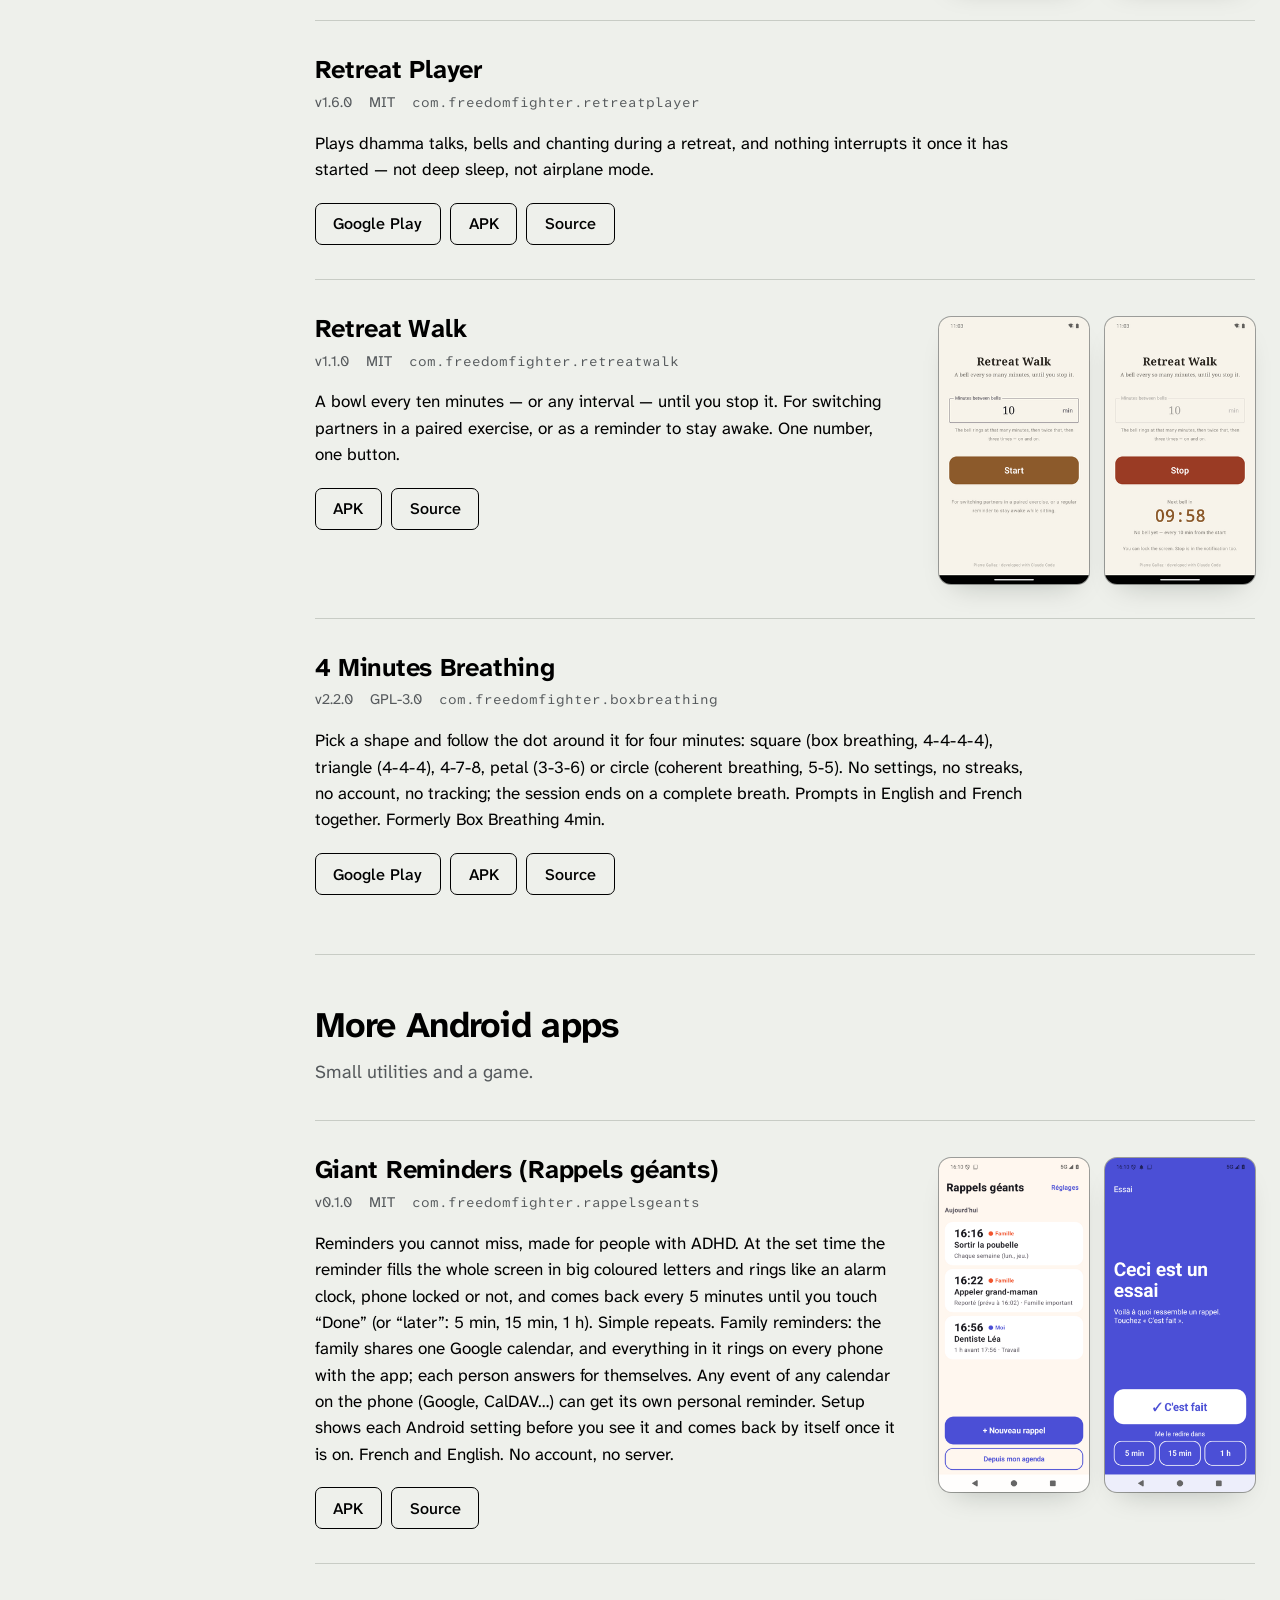
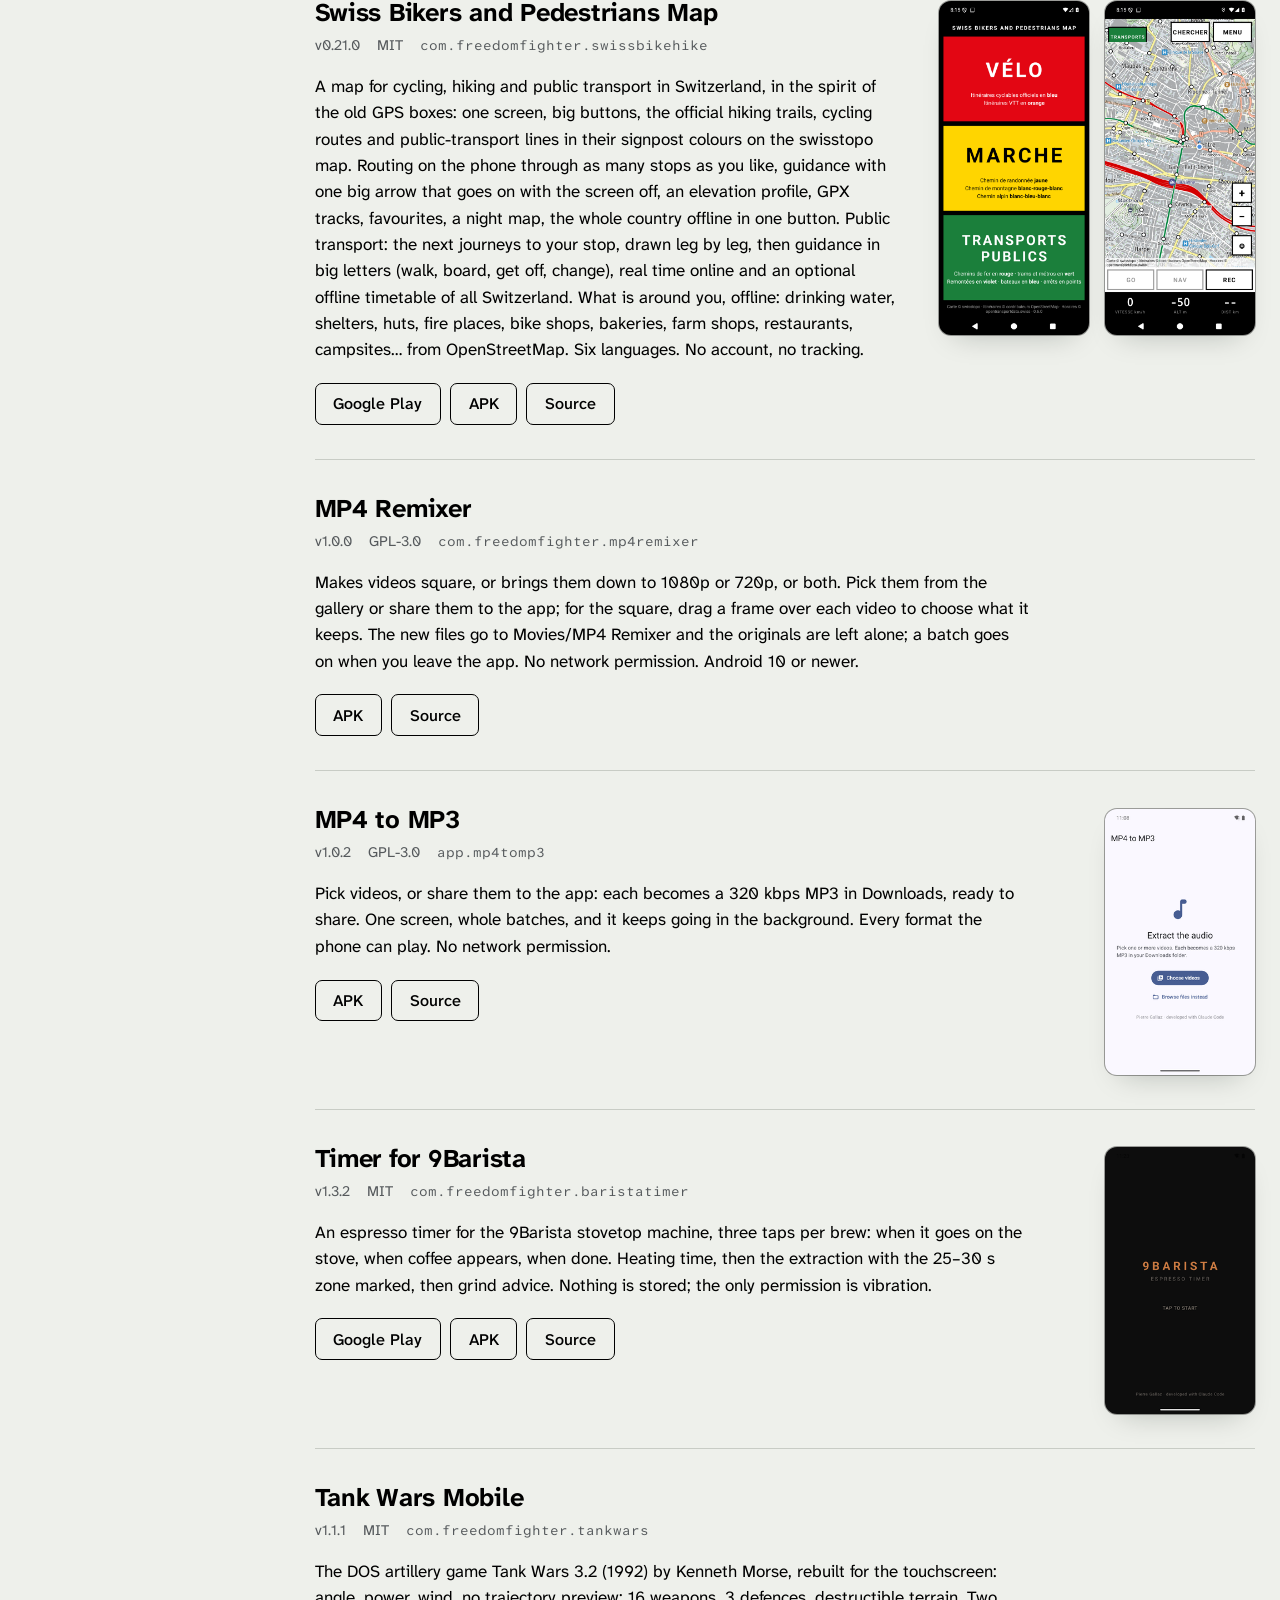
==== commit 4e51c4af: "Versions : mise à jour automatique" ====
--- a/index.html
+++ b/index.html
@@ -104,11 +104,11 @@
   <article class="app" id="readers-calendar">
     <div class="text">
     <h2>Reader's Calendar</h2>
-    <p class="meta"><span>Android v1.21.0</span><span>Desktop v1.18.0</span><span>MIT</span><code>com.freedomfighter.readerscalendar</code></p>
+    <p class="meta"><span>Android v1.22.0</span><span>Desktop v1.19.0</span><span>MIT</span><code>com.freedomfighter.readerscalendar</code></p>
     <p>A black-and-white calendar for the calendars already on your phone. Events are solid blocks on a time grid, white is free time; an event's calendar is a word, not a colour. On the desktop — Windows, macOS, Linux — the same layout over CalDAV, or Google with your own OAuth client.</p>
     <div class="links">
       <a class="btn" href="https://play.google.com/store/apps/details?id=com.freedomfighter.readerscalendar">Google Play</a>
-      <a class="btn" href="https://funkypitt.github.io/fdroid-repo/repo/ReadersCalendar-v1.21.0.apk">APK</a>
+      <a class="btn" href="https://funkypitt.github.io/fdroid-repo/repo/ReadersCalendar-v1.22.0.apk">APK</a>
       <a class="btn" href="https://github.com/funkypitt/readers-calendar-desktop/releases/latest">Windows, macOS, Linux</a>
       <a class="btn" href="https://funkypitt.github.io/apt-repo/">apt</a>
       <a class="btn" href="https://github.com/funkypitt/readers-calendar">Source</a>
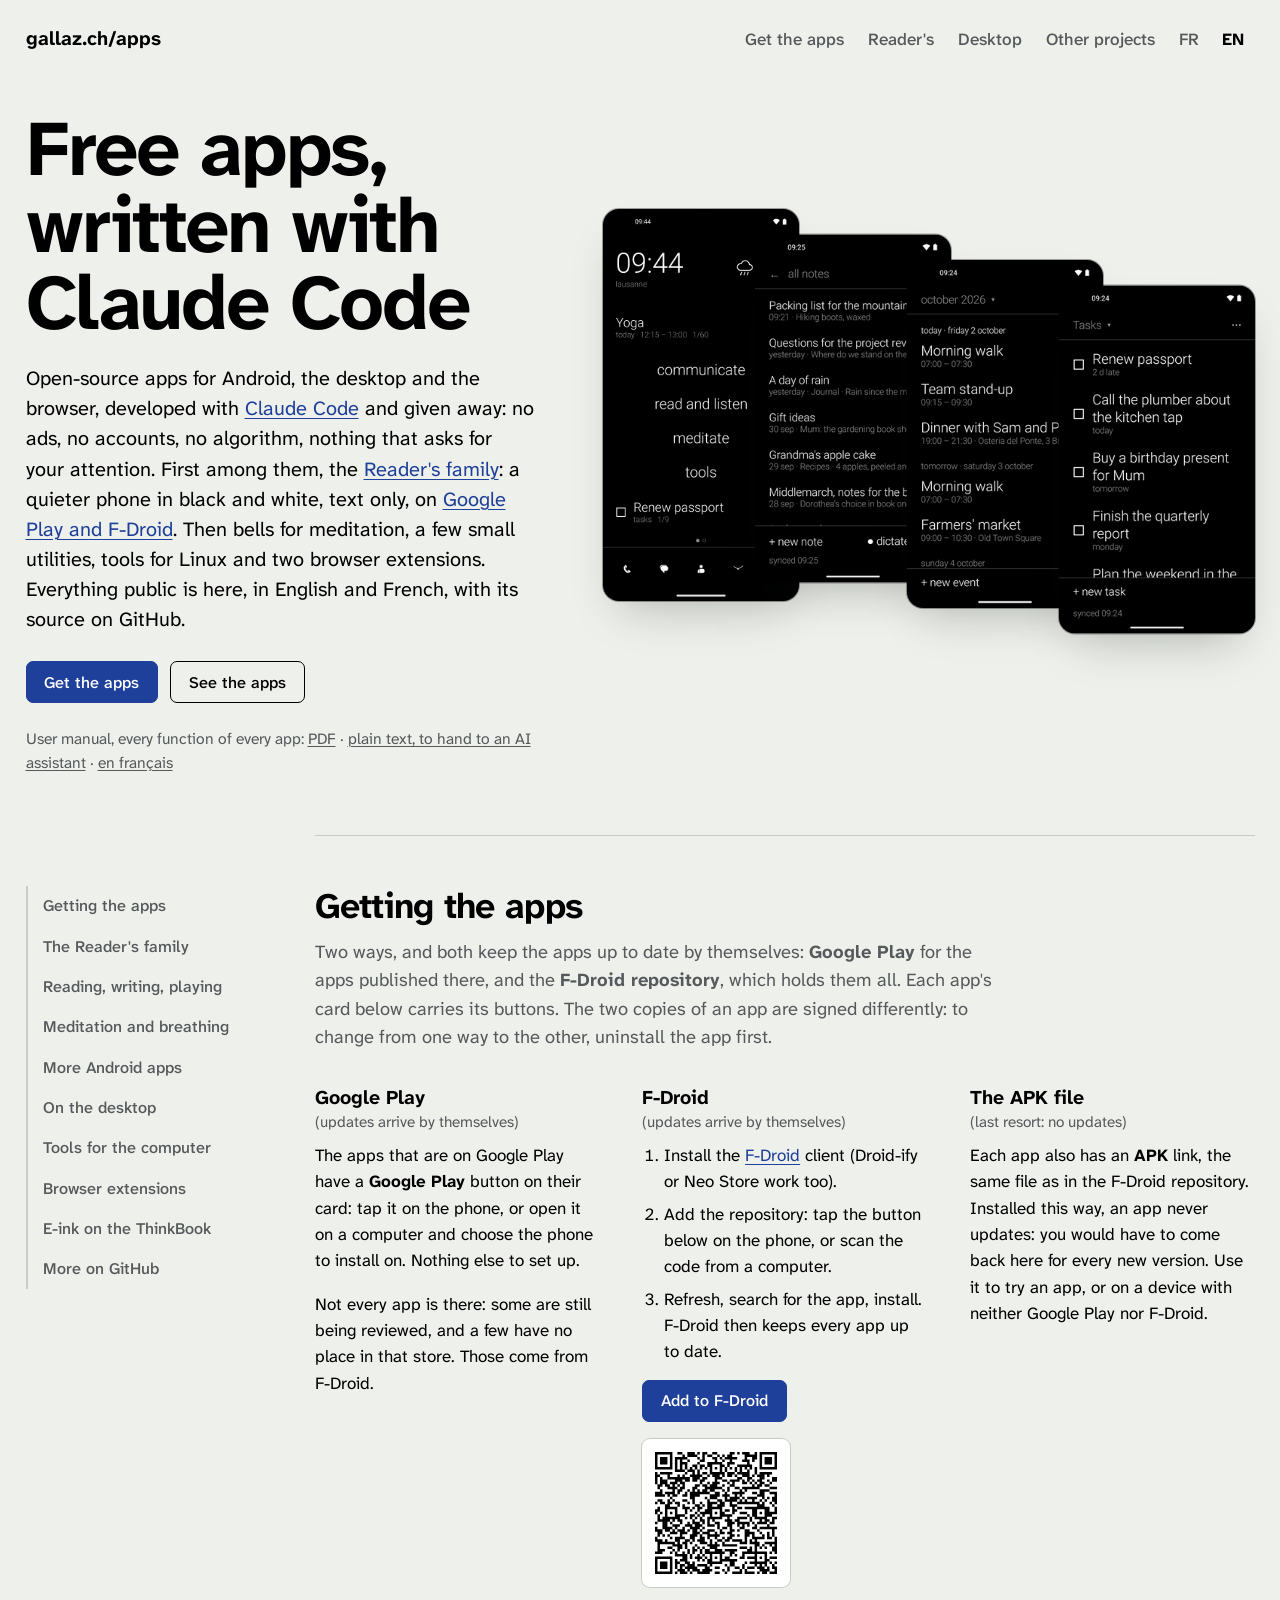
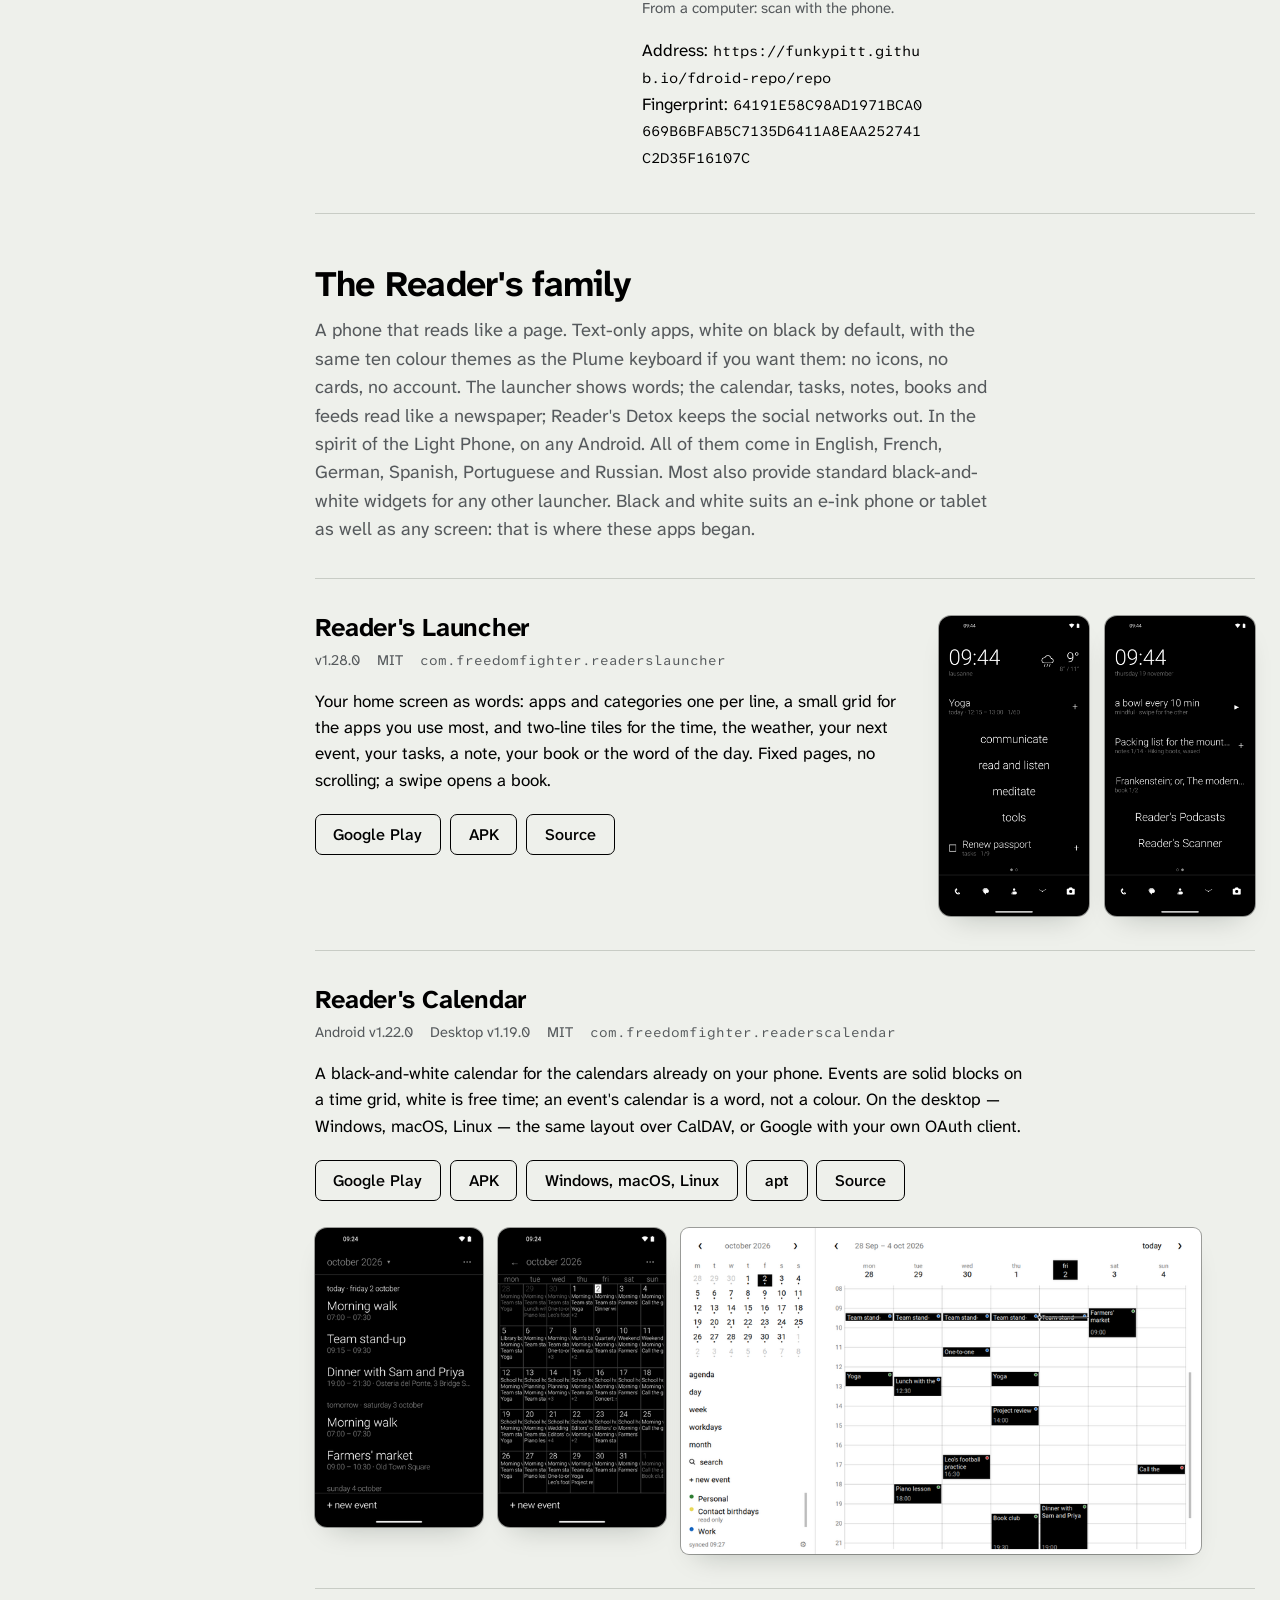
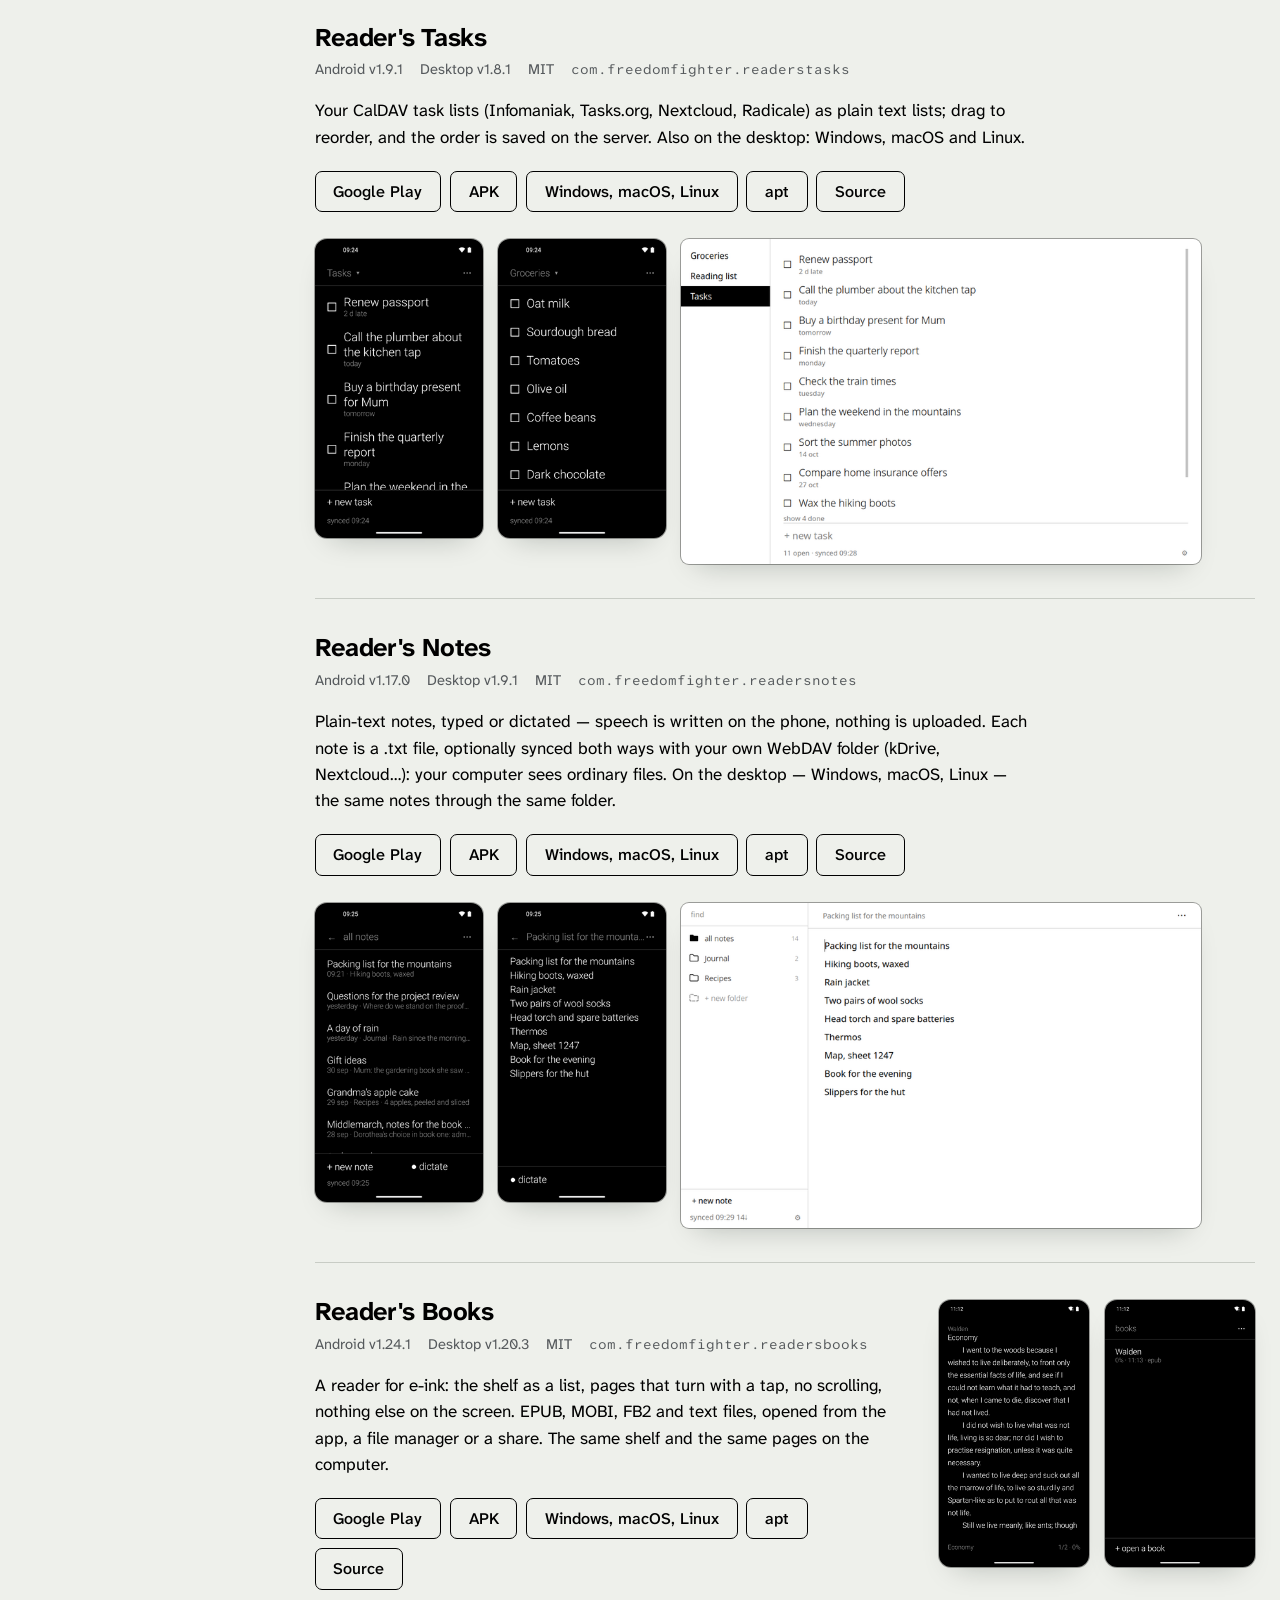
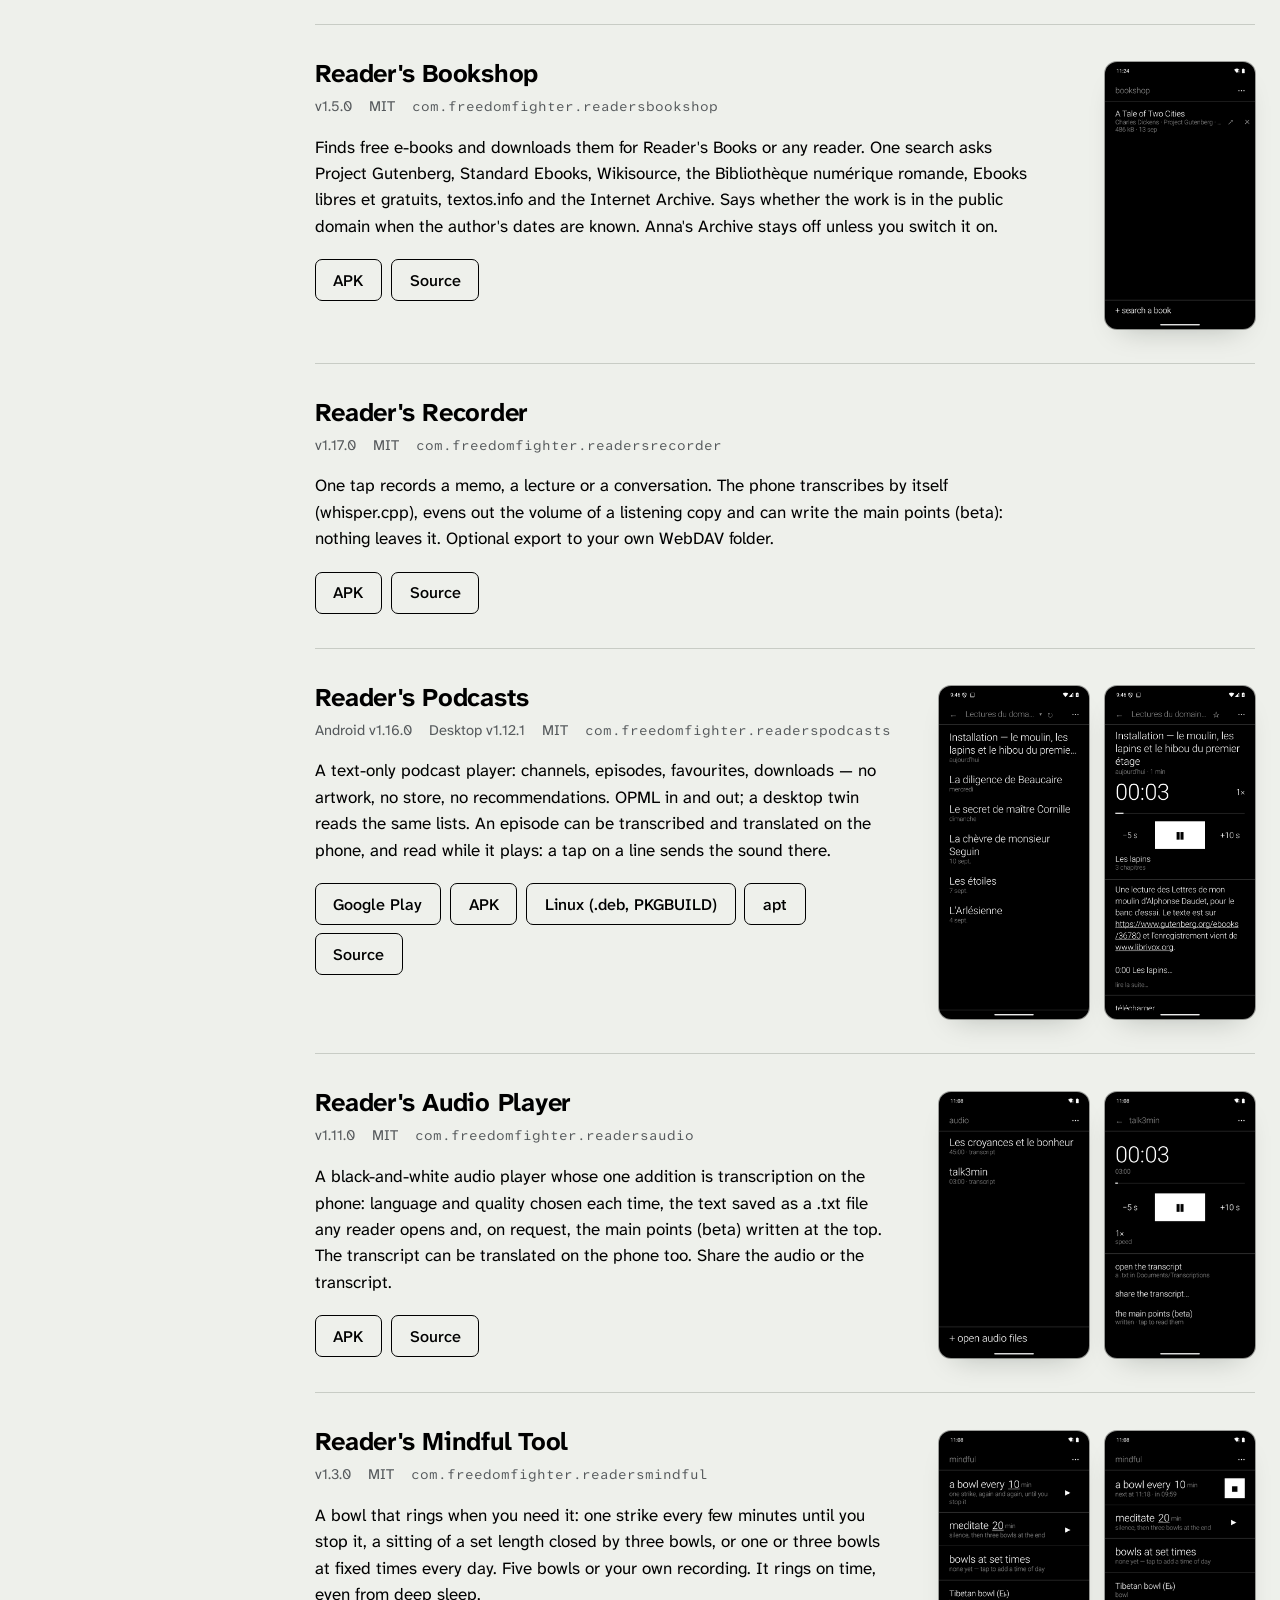
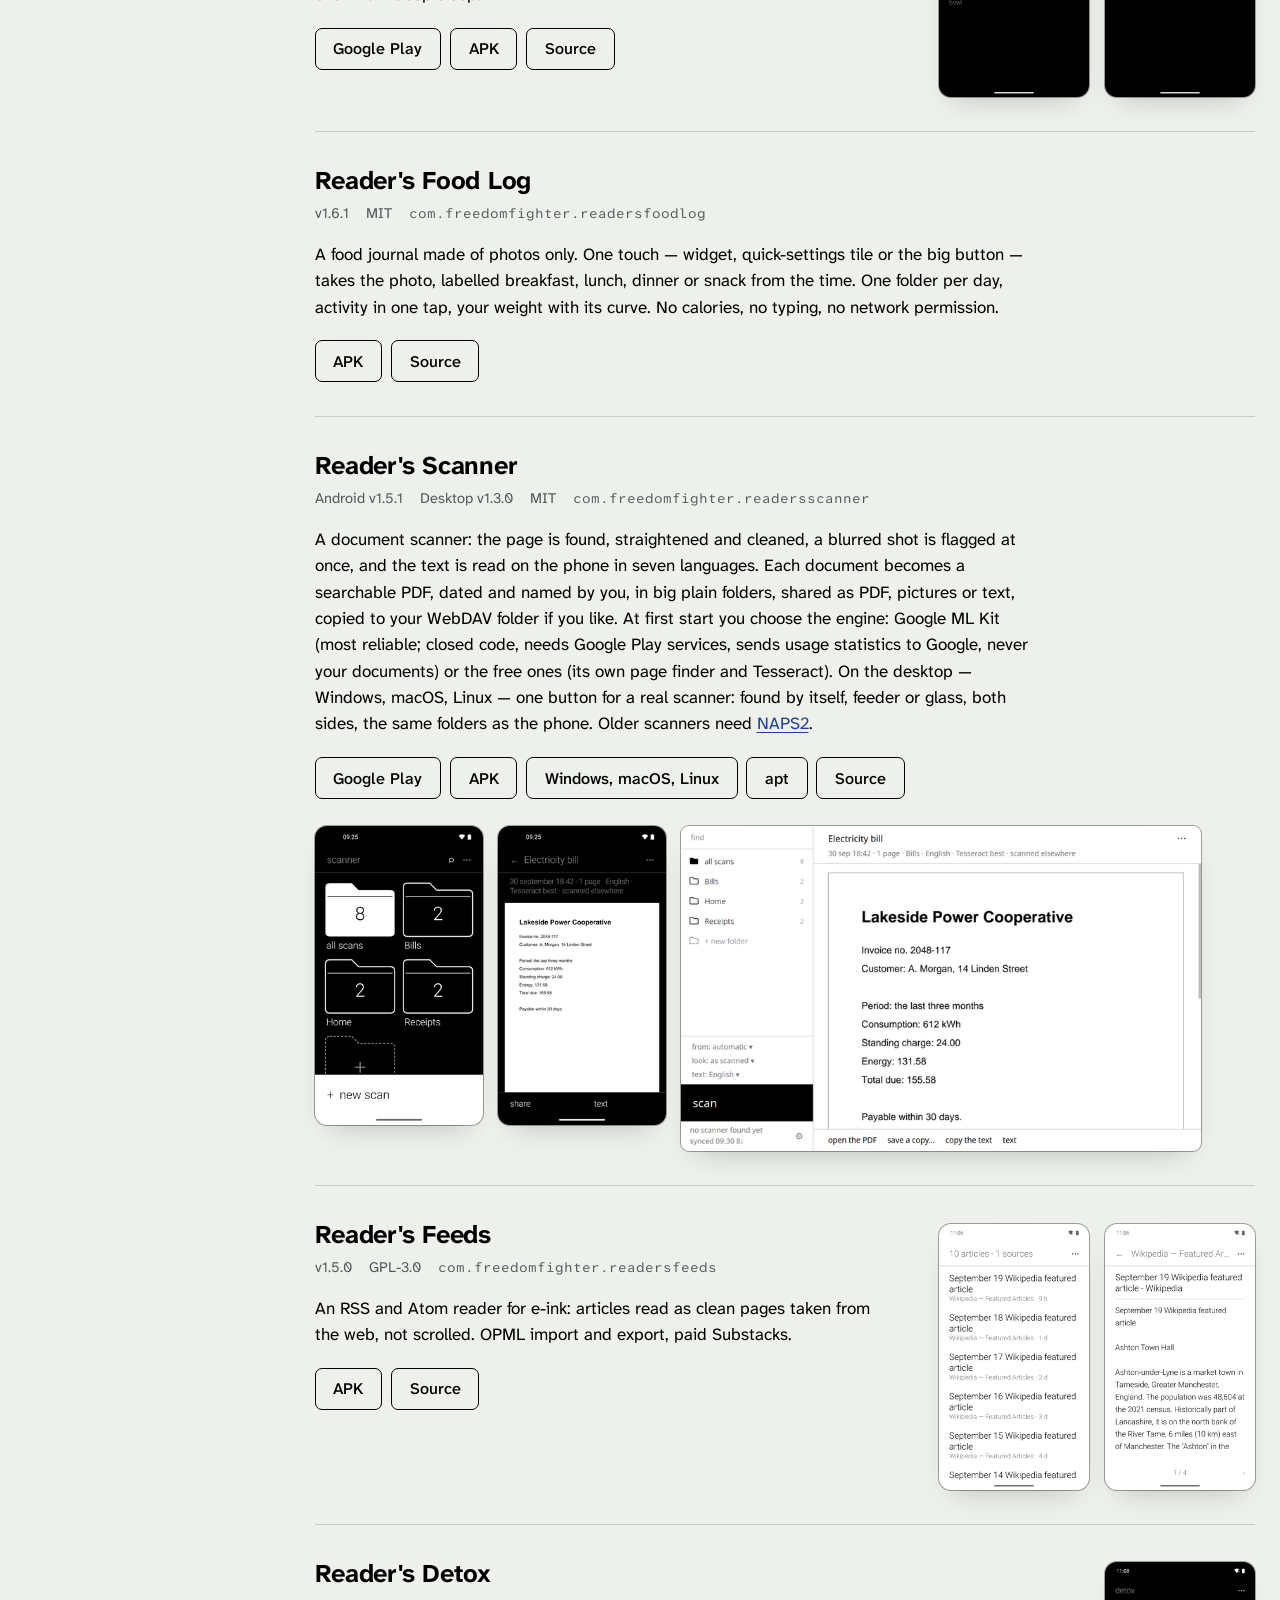
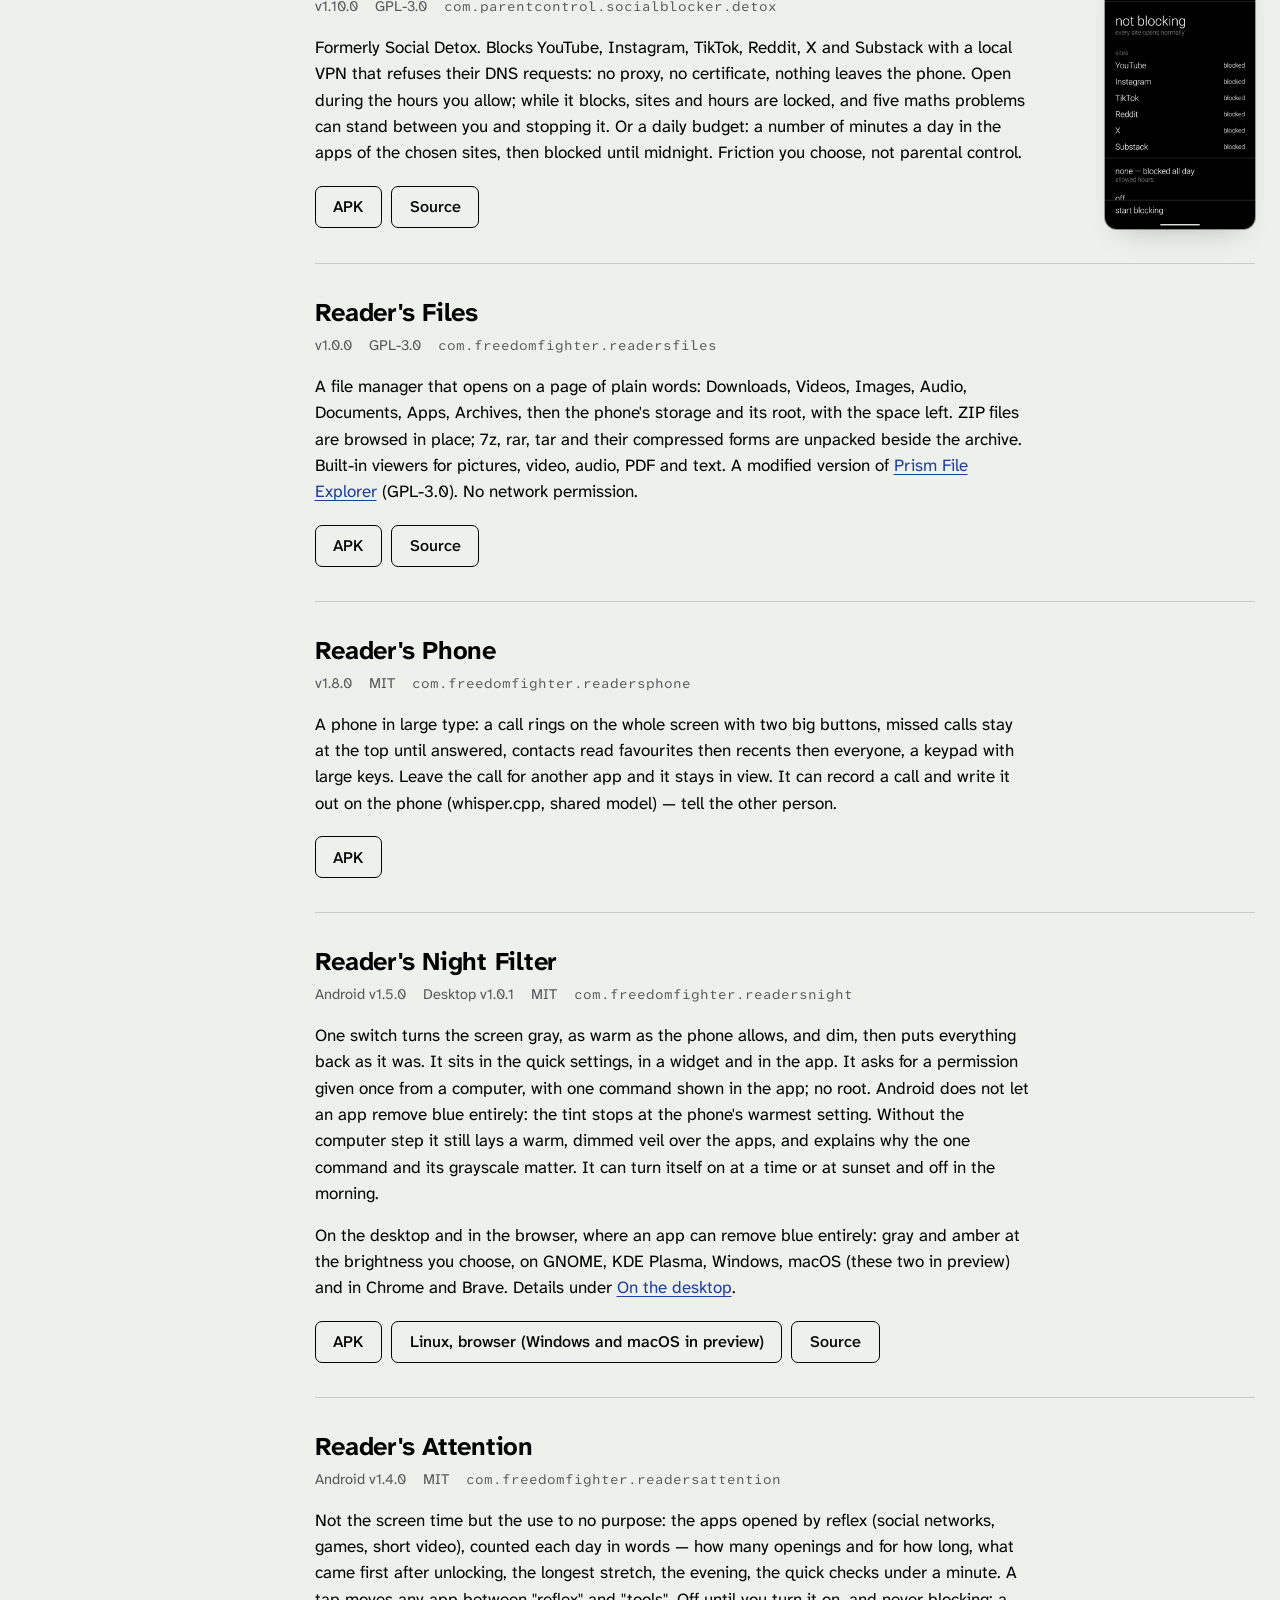
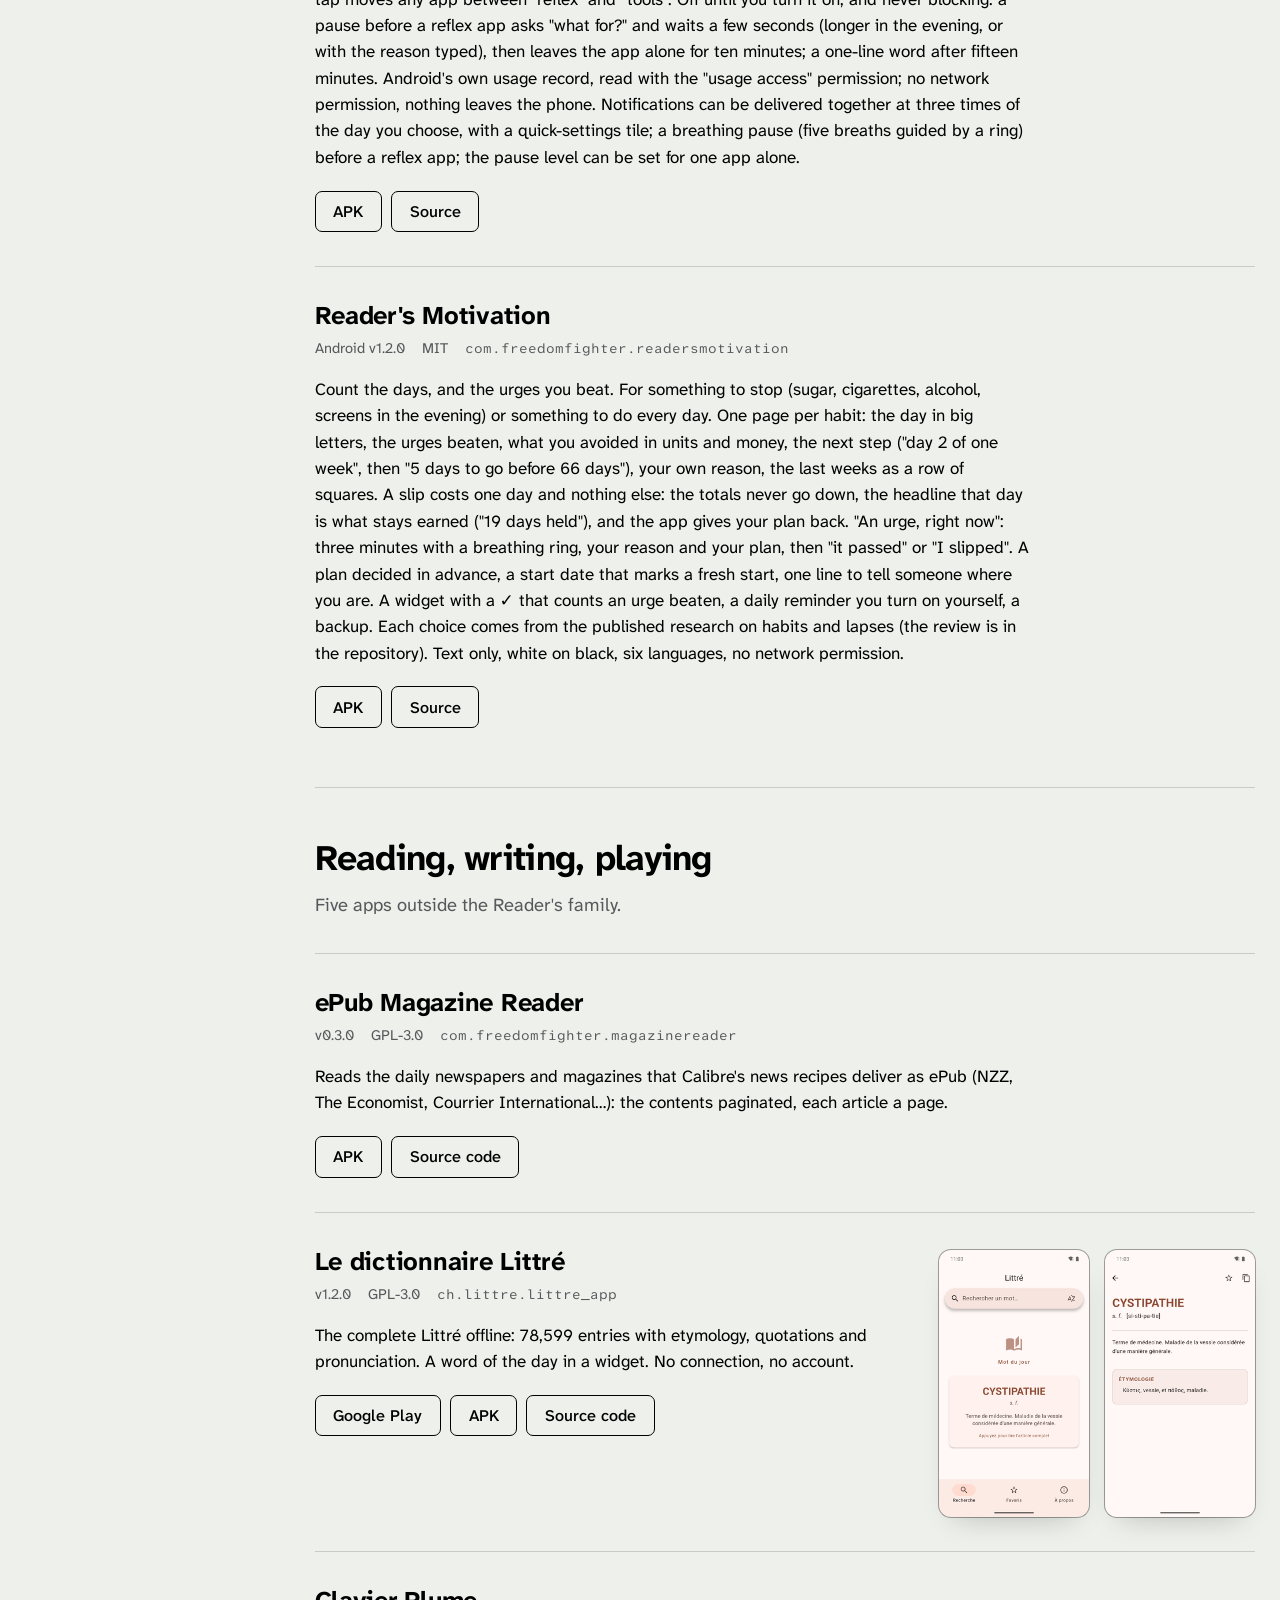
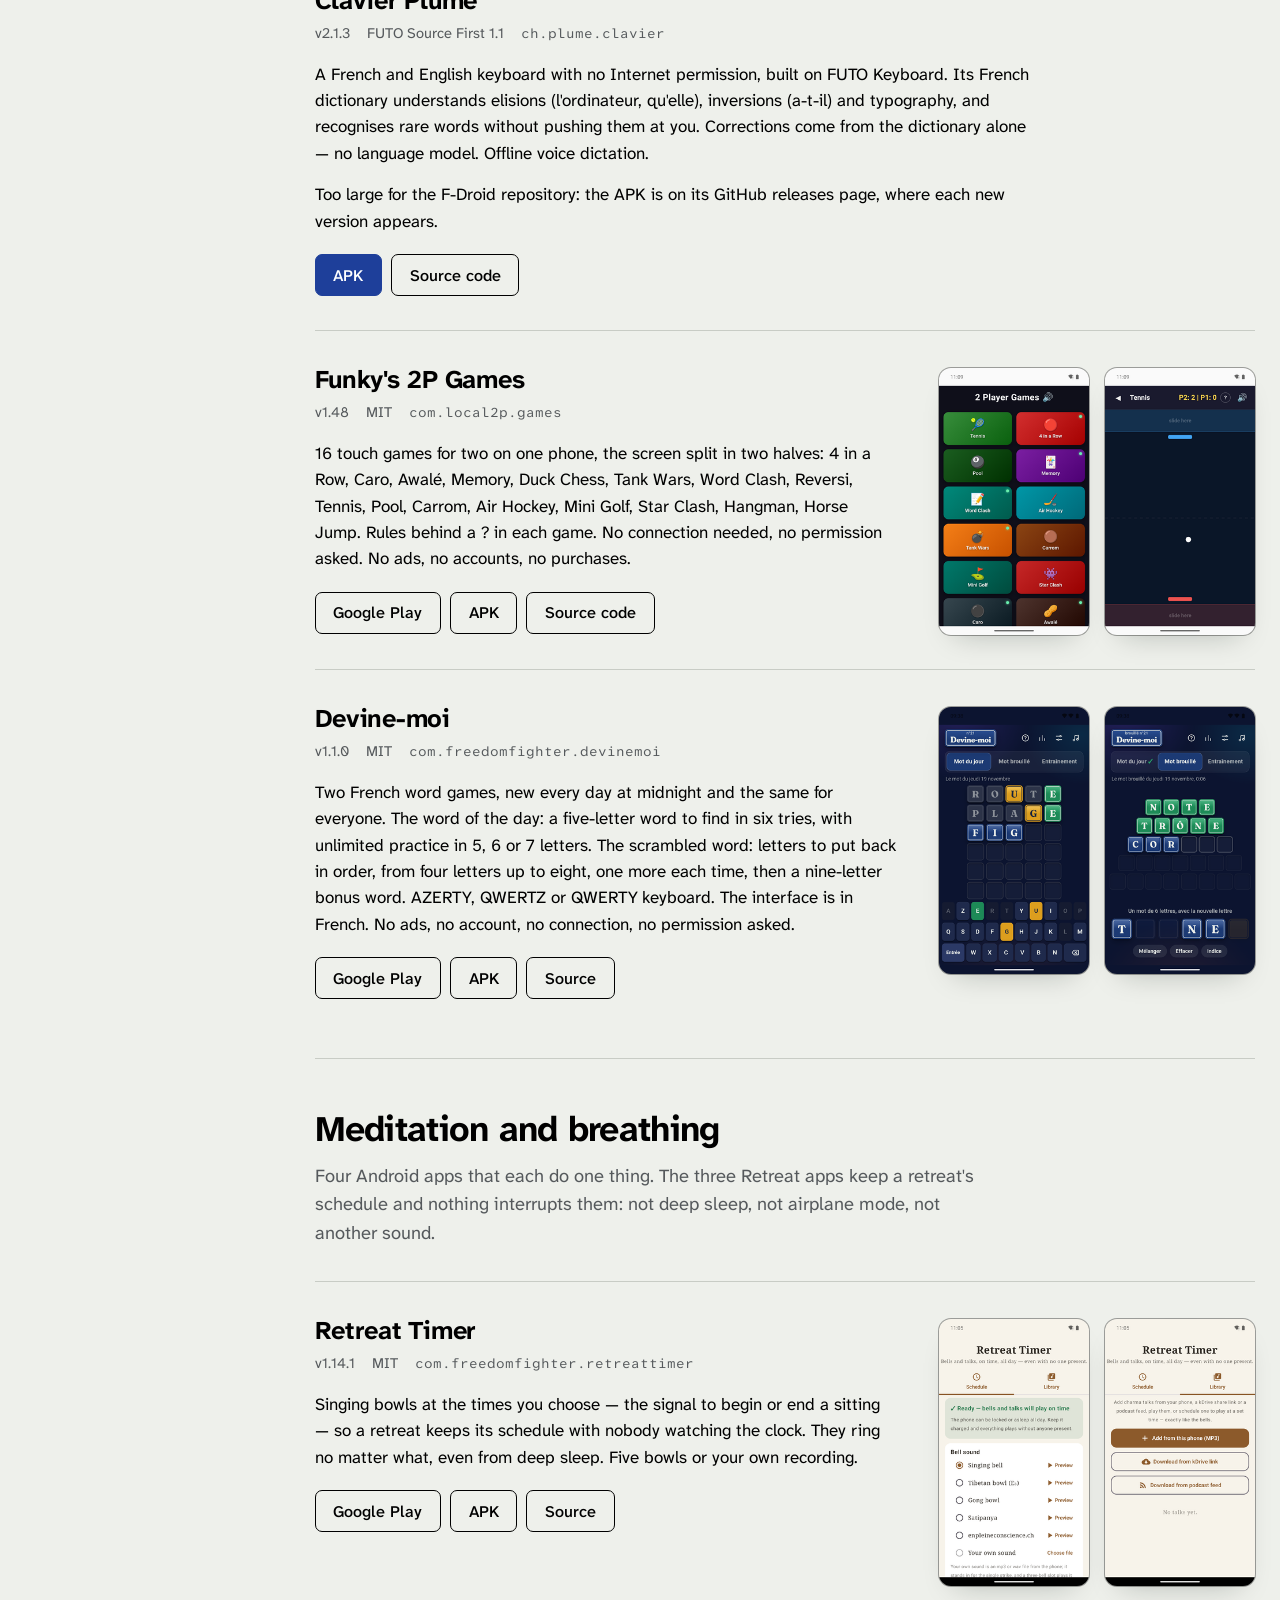
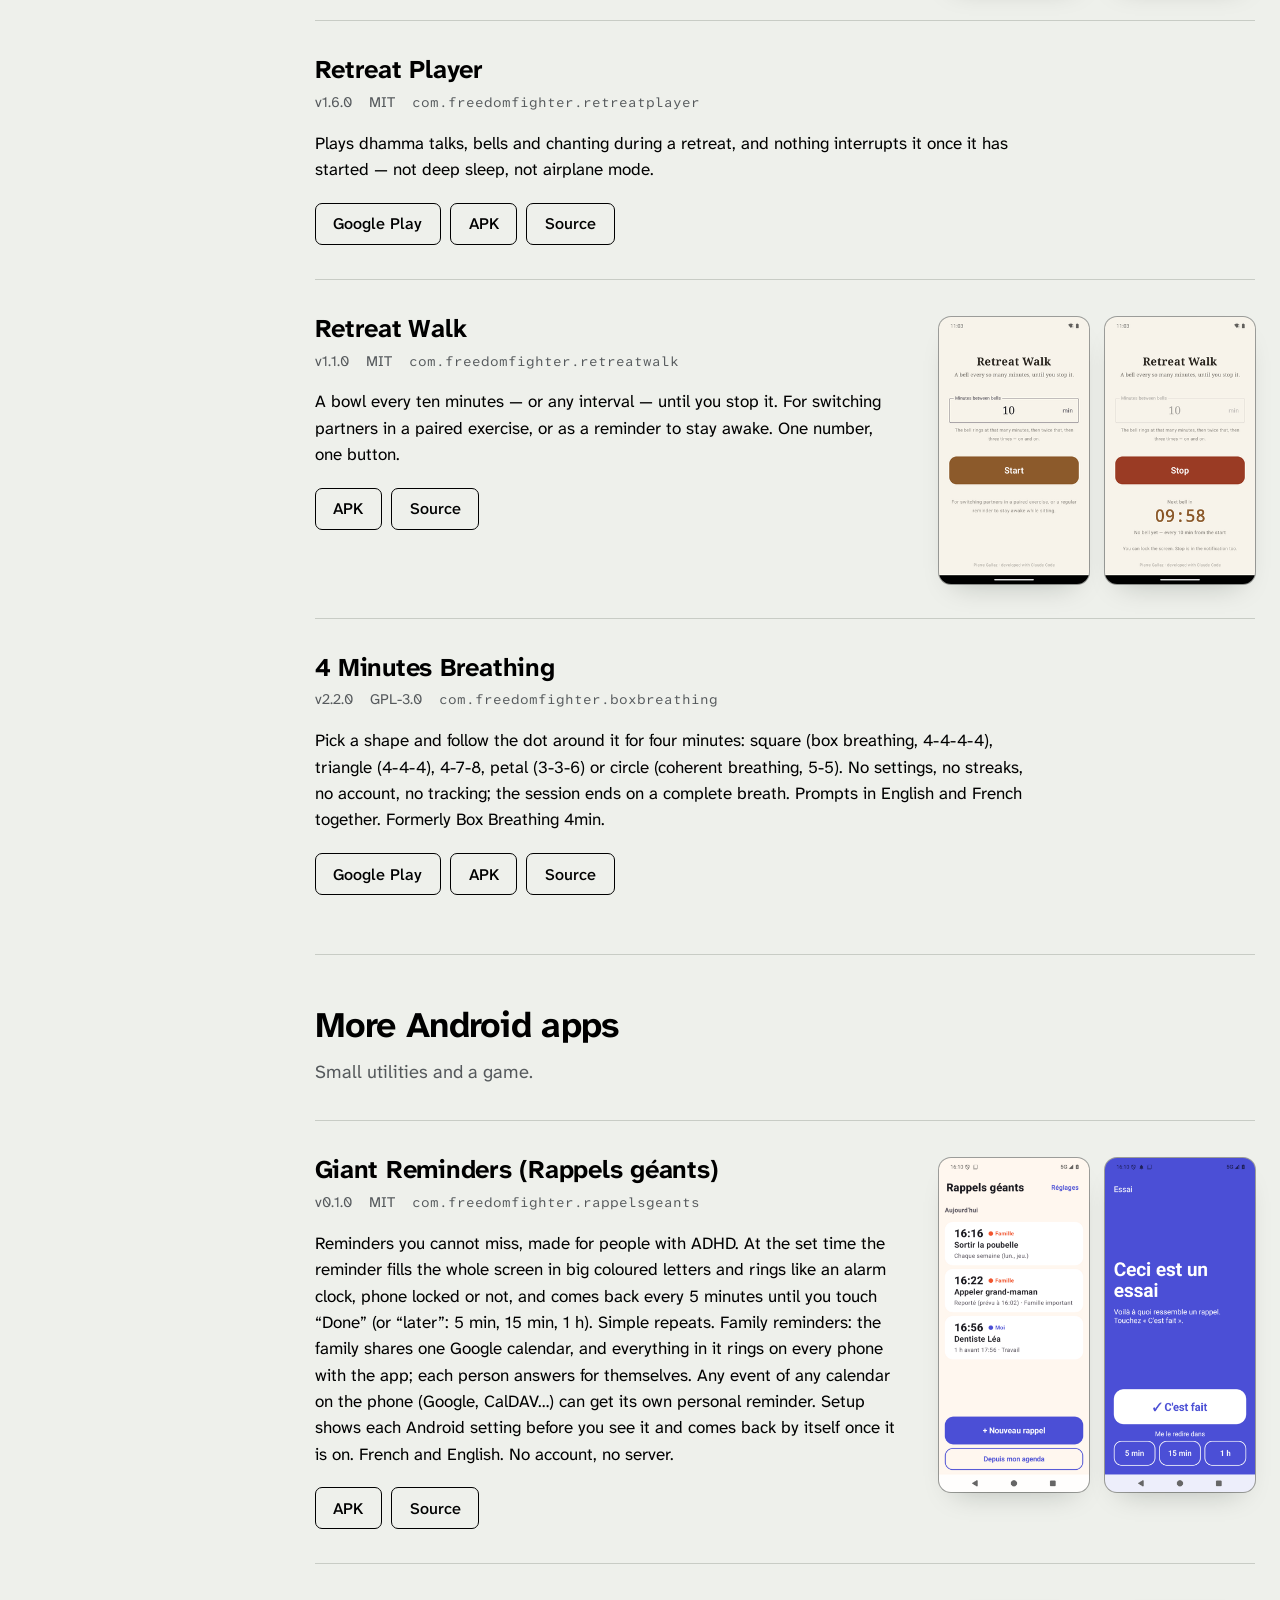
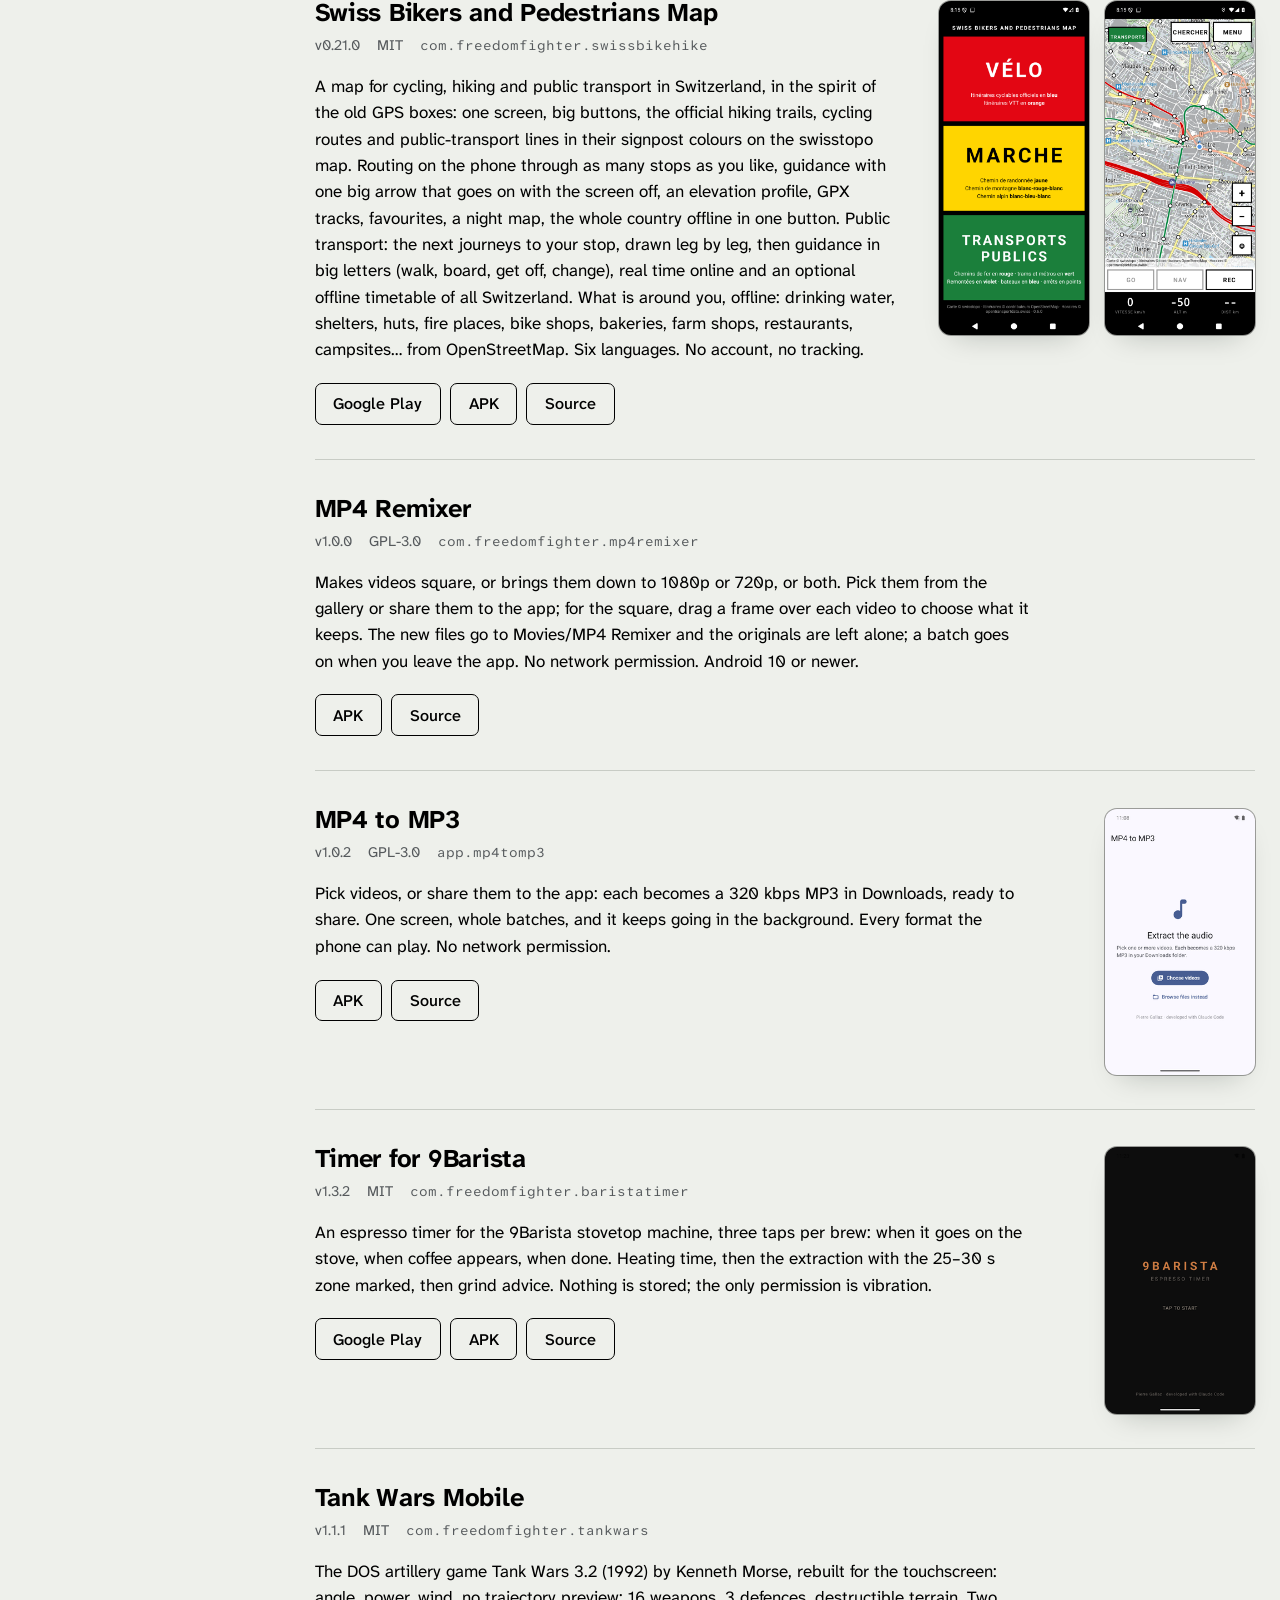
==== commit 7377b706: "Versions : mise à jour automatique" ====
--- a/index.html
+++ b/index.html
@@ -181,10 +181,10 @@
   <article class="app" id="readers-recorder">
     <div class="text">
     <h2>Reader's Recorder</h2>
-    <p class="meta"><span>v1.16.0</span><span>MIT</span><code>com.freedomfighter.readersrecorder</code></p>
+    <p class="meta"><span>v1.17.0</span><span>MIT</span><code>com.freedomfighter.readersrecorder</code></p>
     <p>One tap records a memo, a lecture or a conversation. The phone transcribes by itself (whisper.cpp), evens out the volume of a listening copy and can write the main points (beta): nothing leaves it. Optional export to your own WebDAV folder.</p>
     <div class="links">
-      <a class="btn" href="https://funkypitt.github.io/fdroid-repo/repo/ReadersRecorder-v1.16.0.apk">APK</a>
+      <a class="btn" href="https://funkypitt.github.io/fdroid-repo/repo/ReadersRecorder-v1.17.0.apk">APK</a>
       <a class="btn" href="https://github.com/funkypitt/readers-recorder">Source</a>
     </div>
     </div>
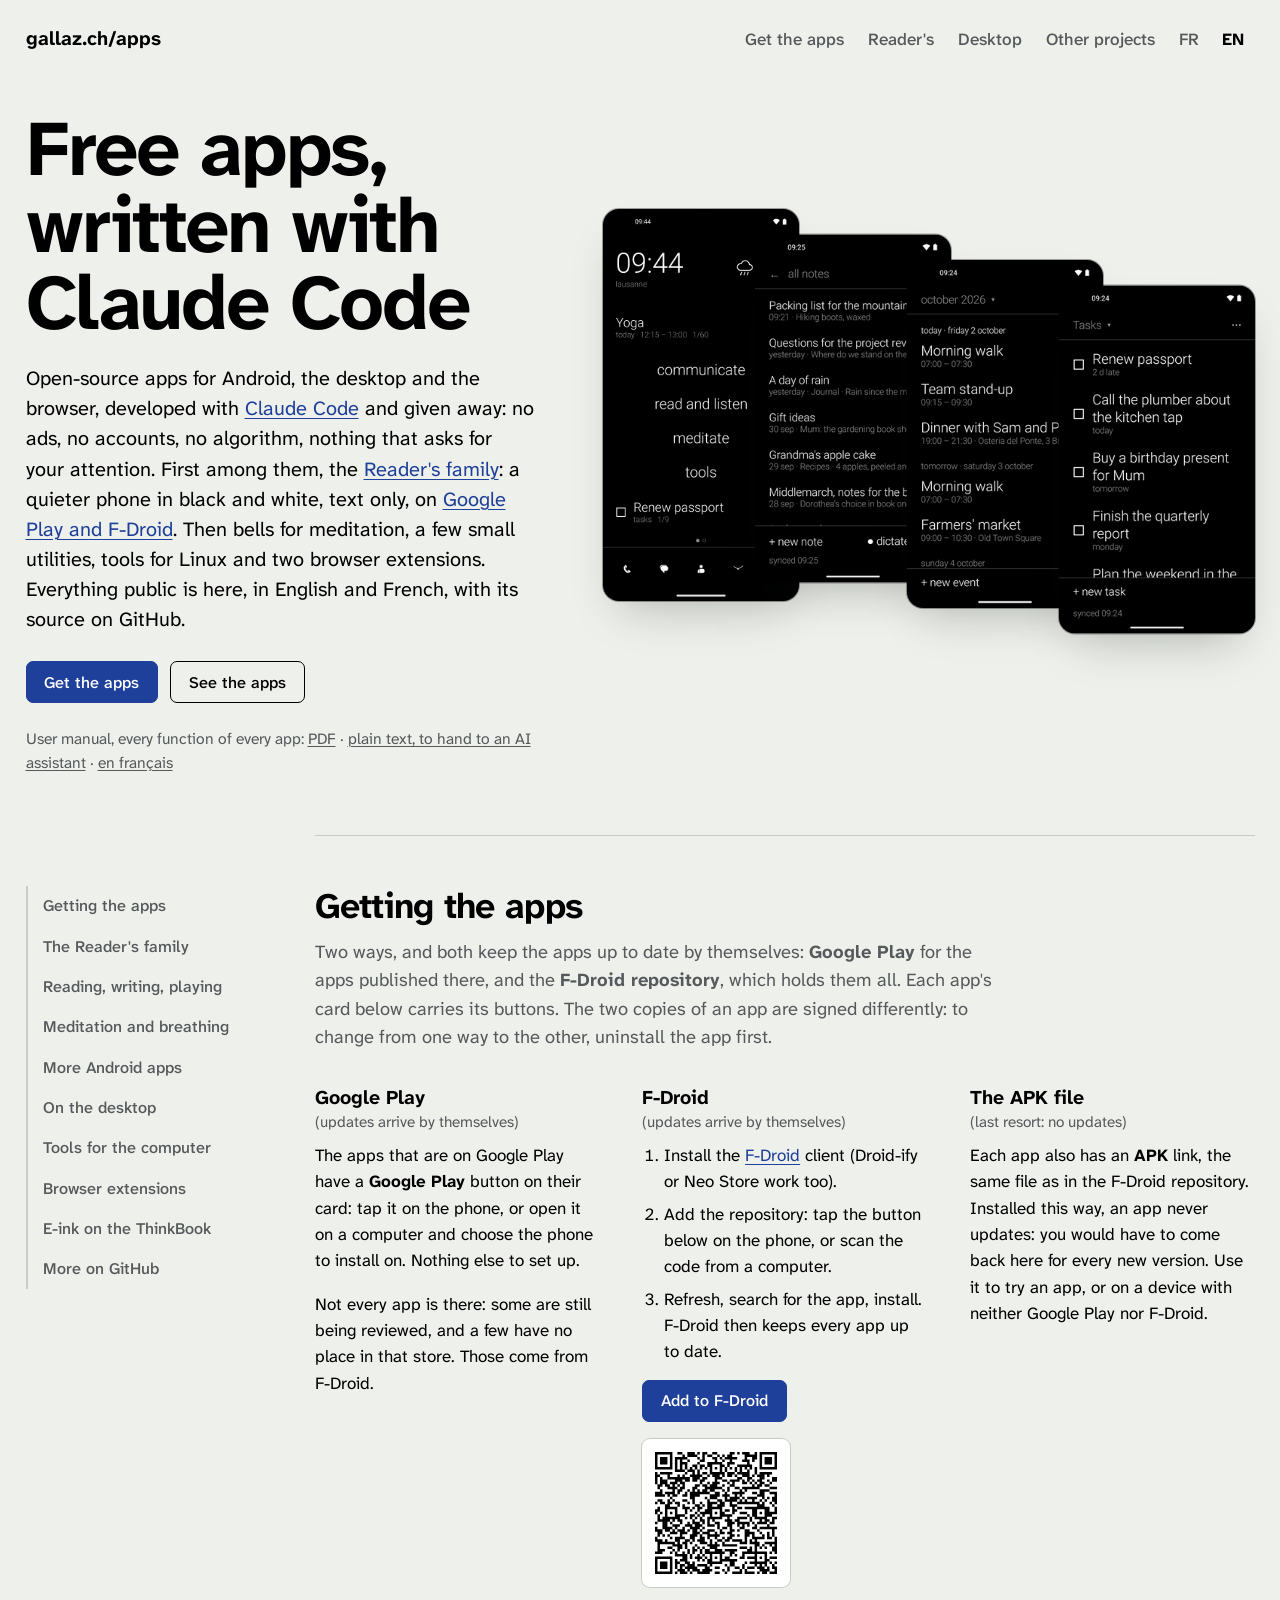
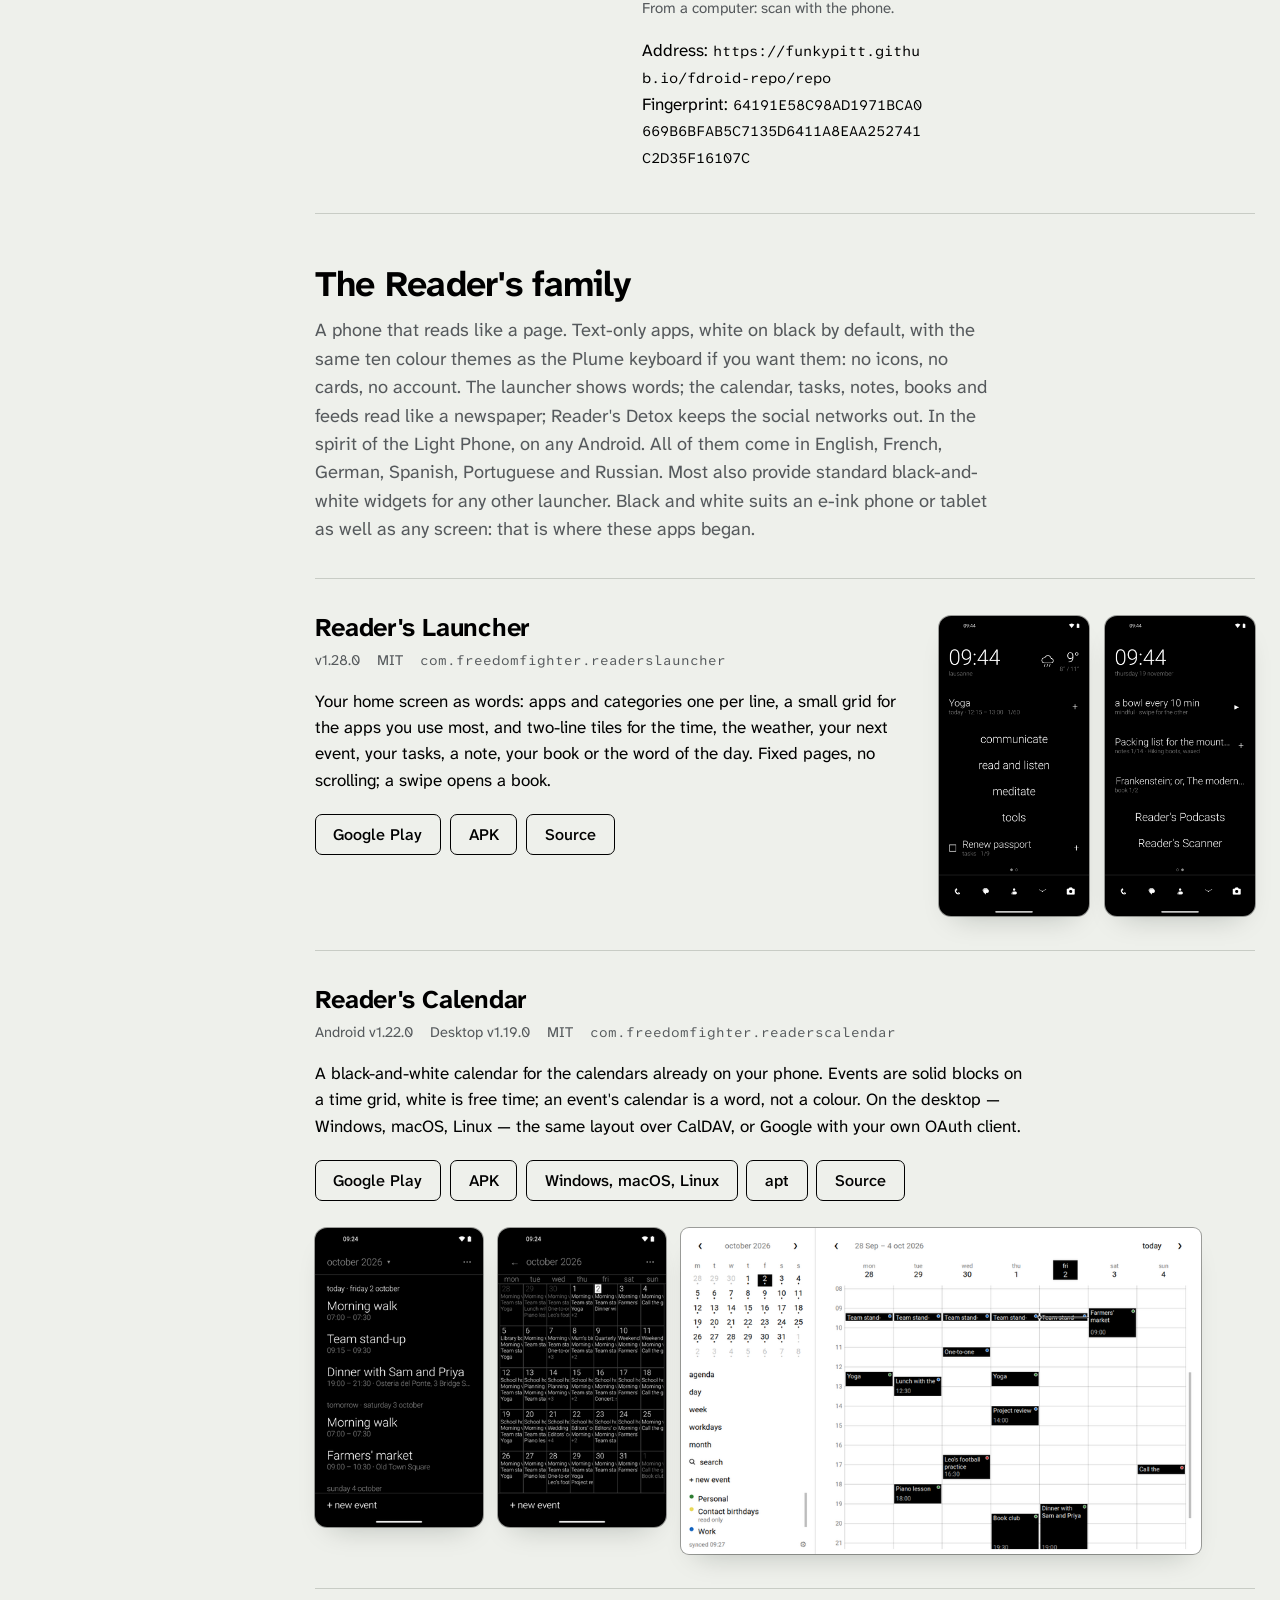
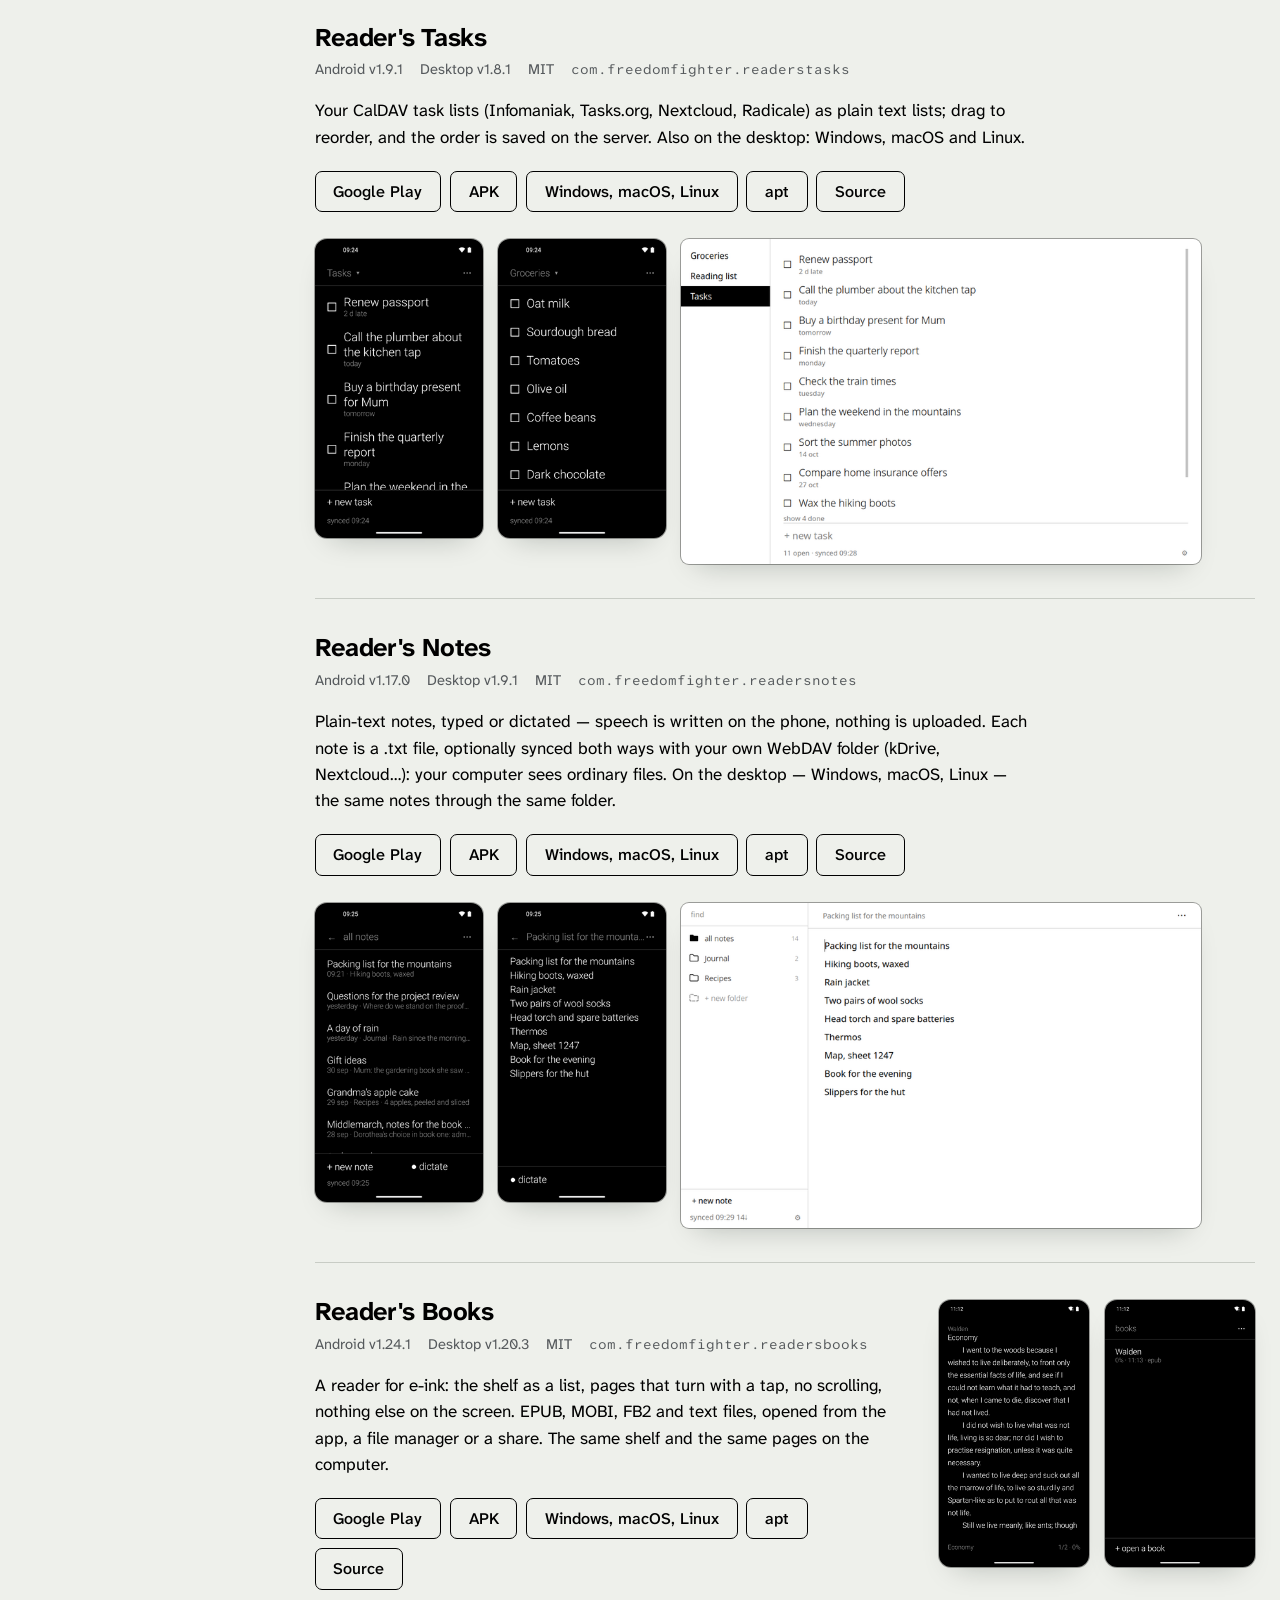
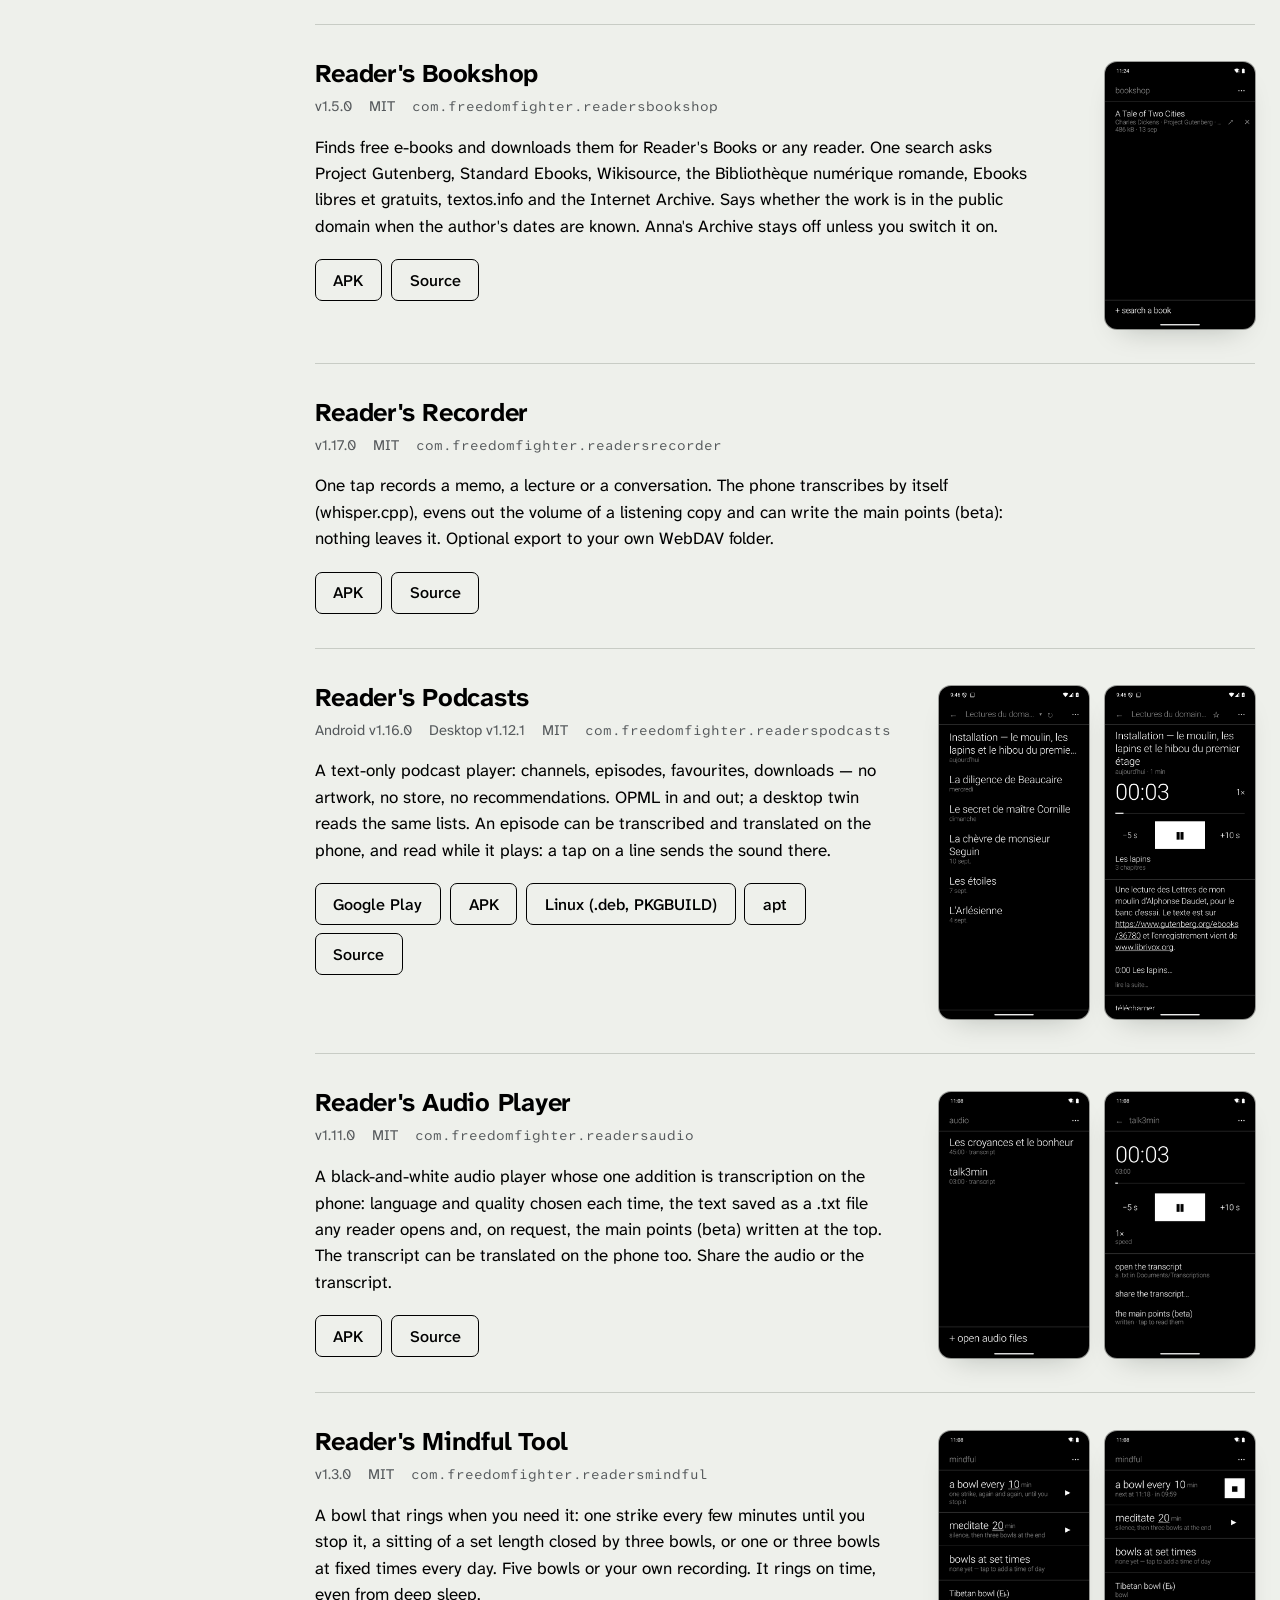
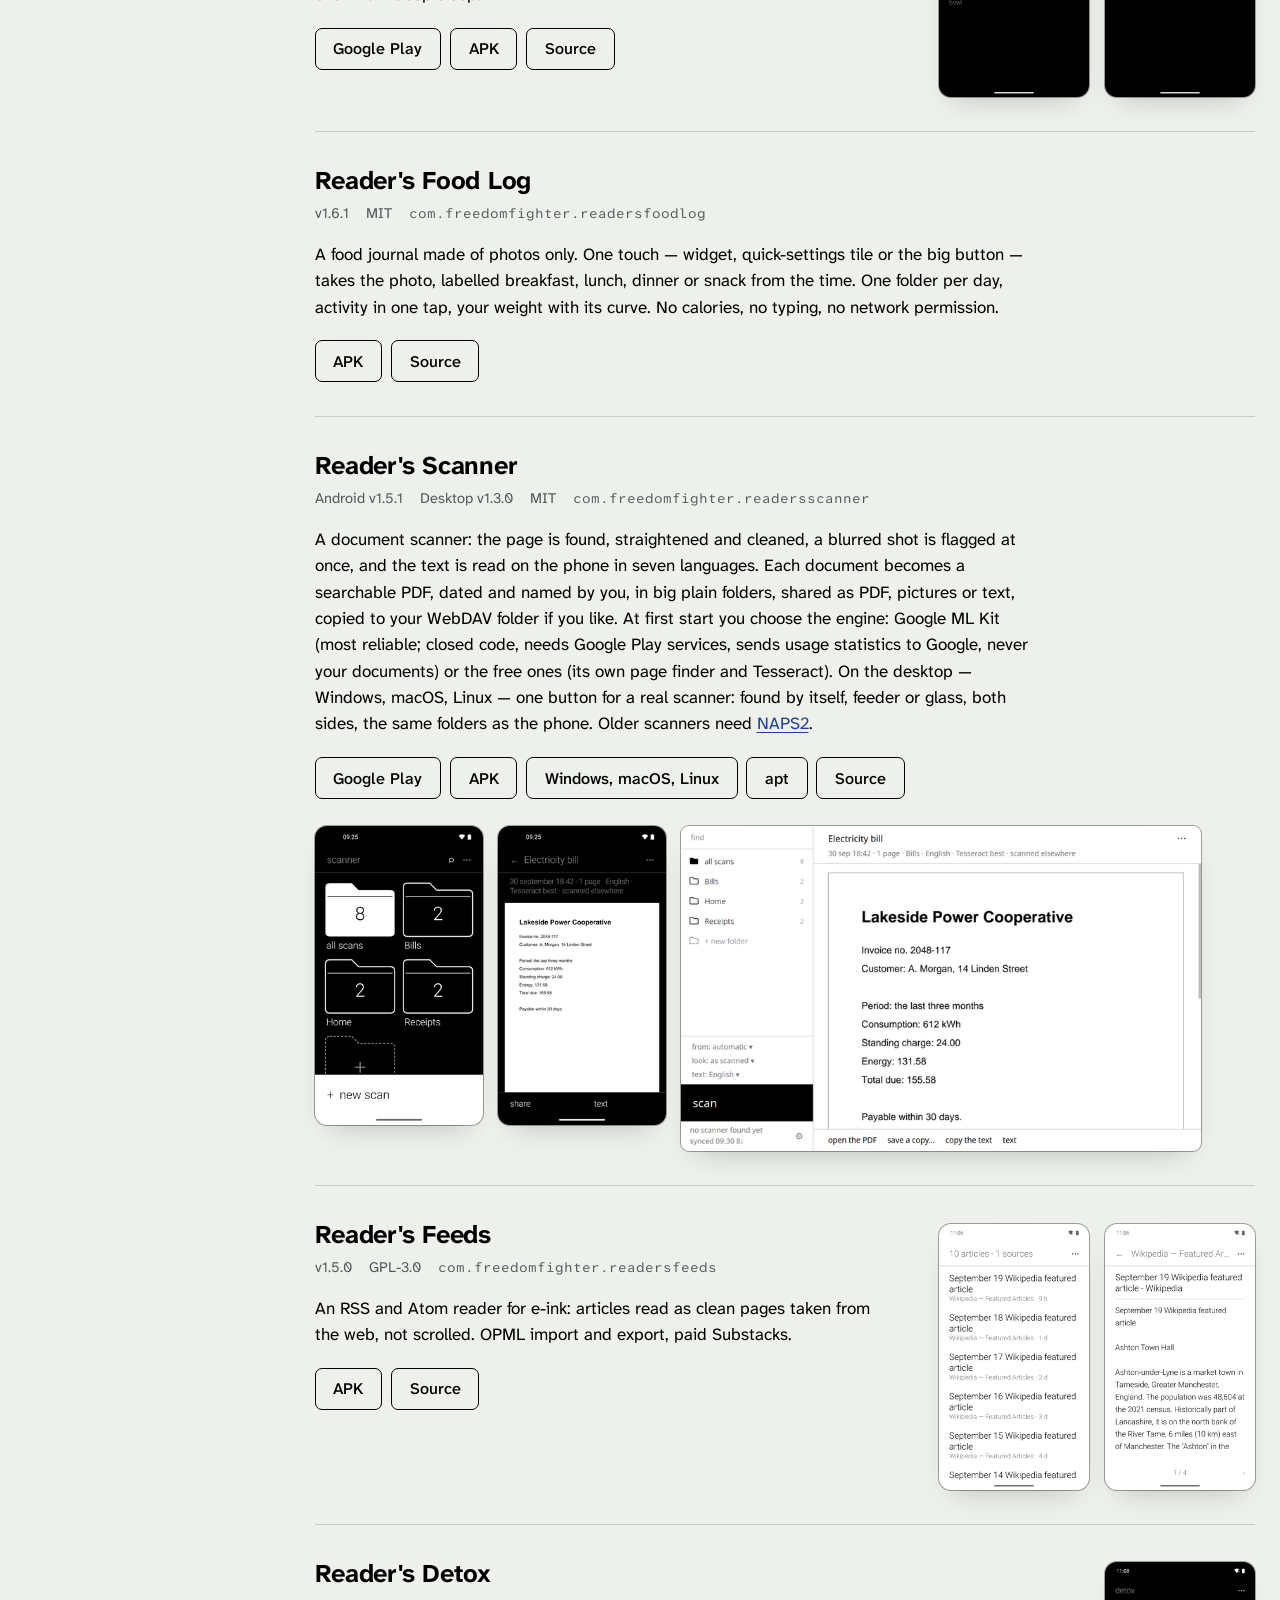
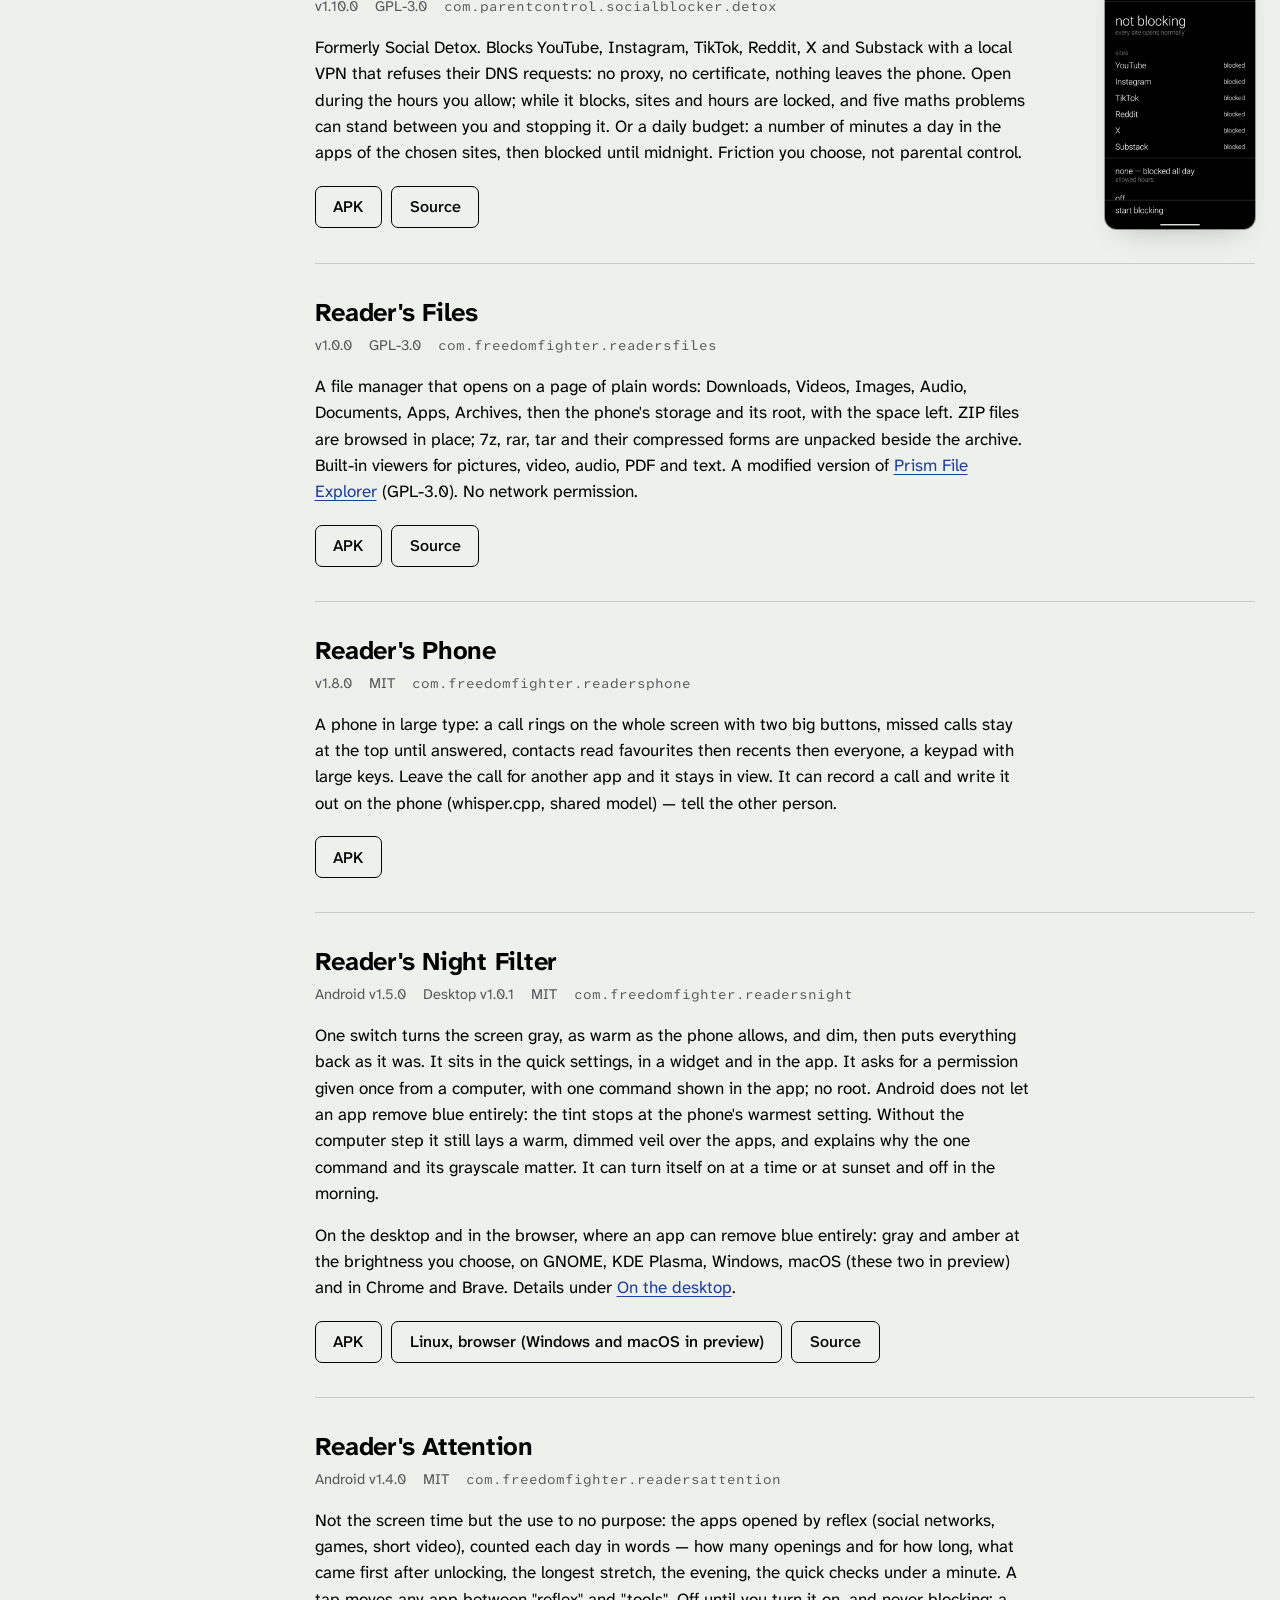
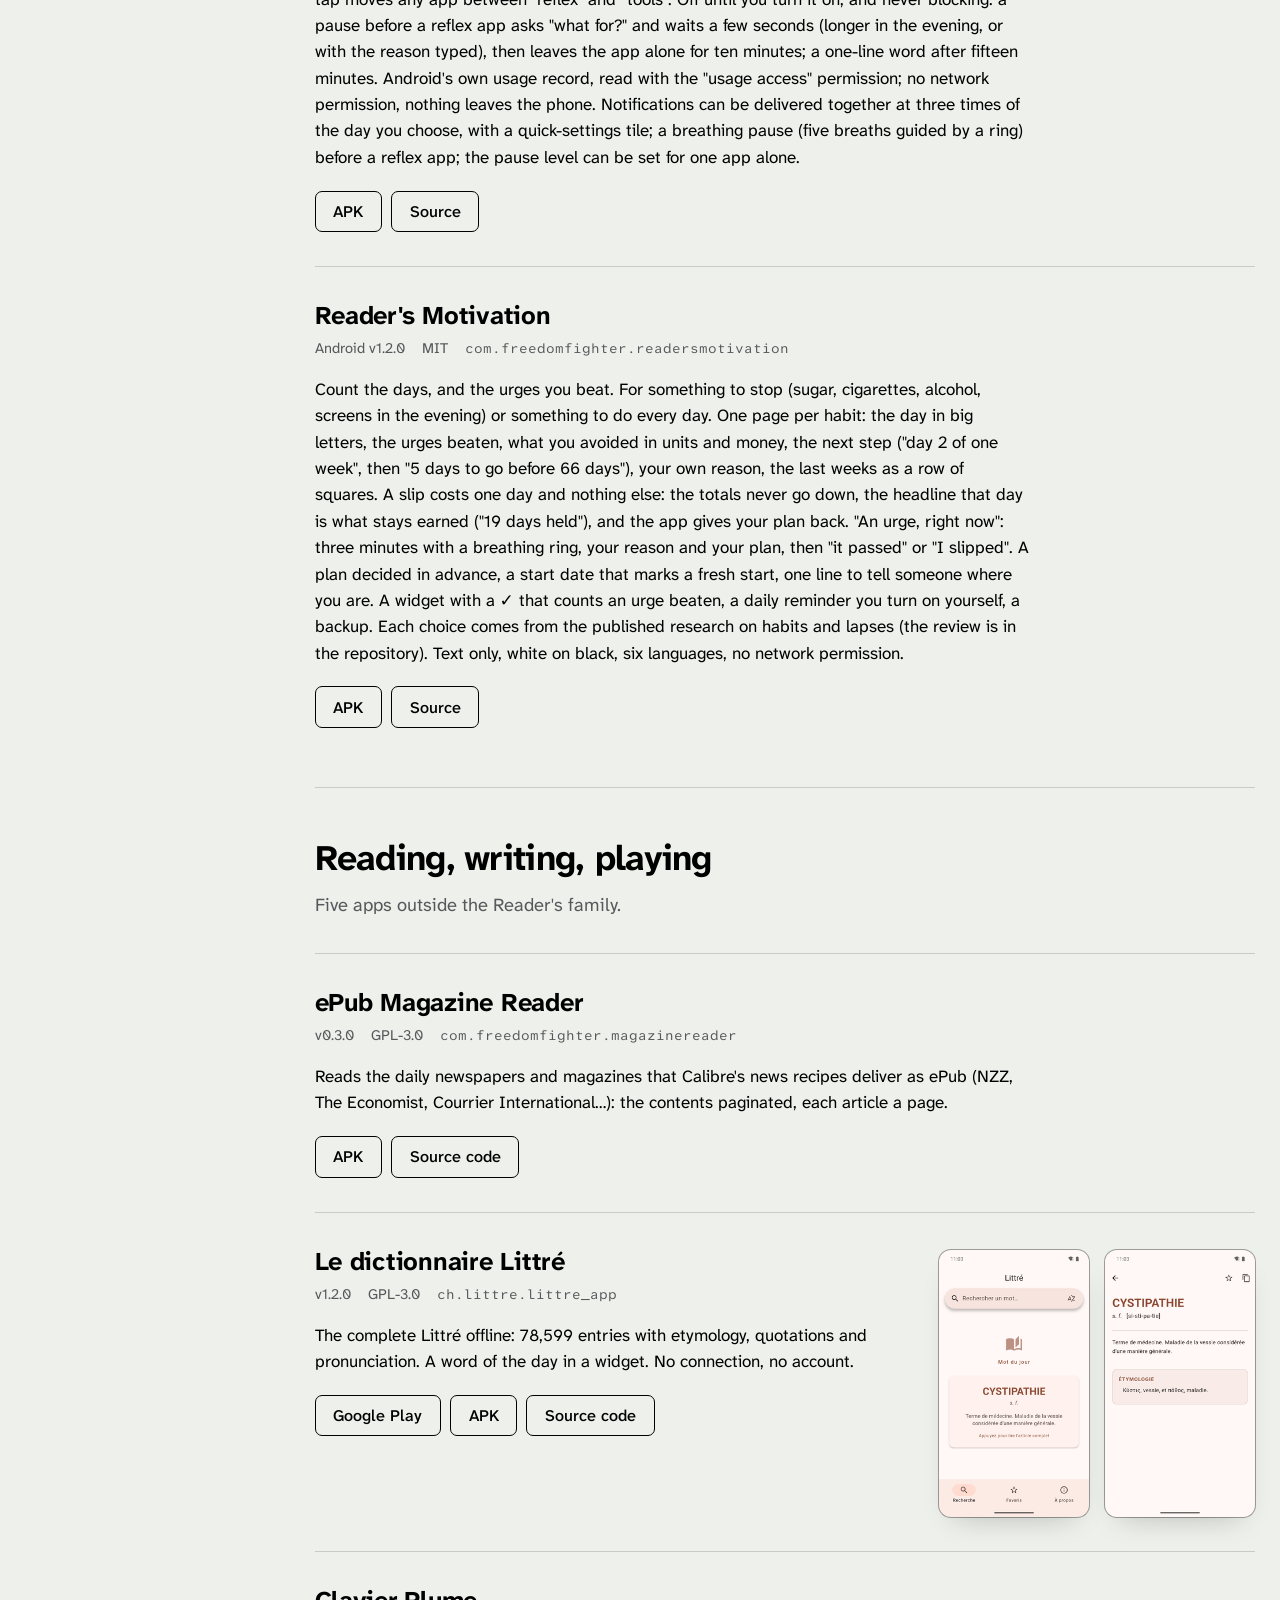
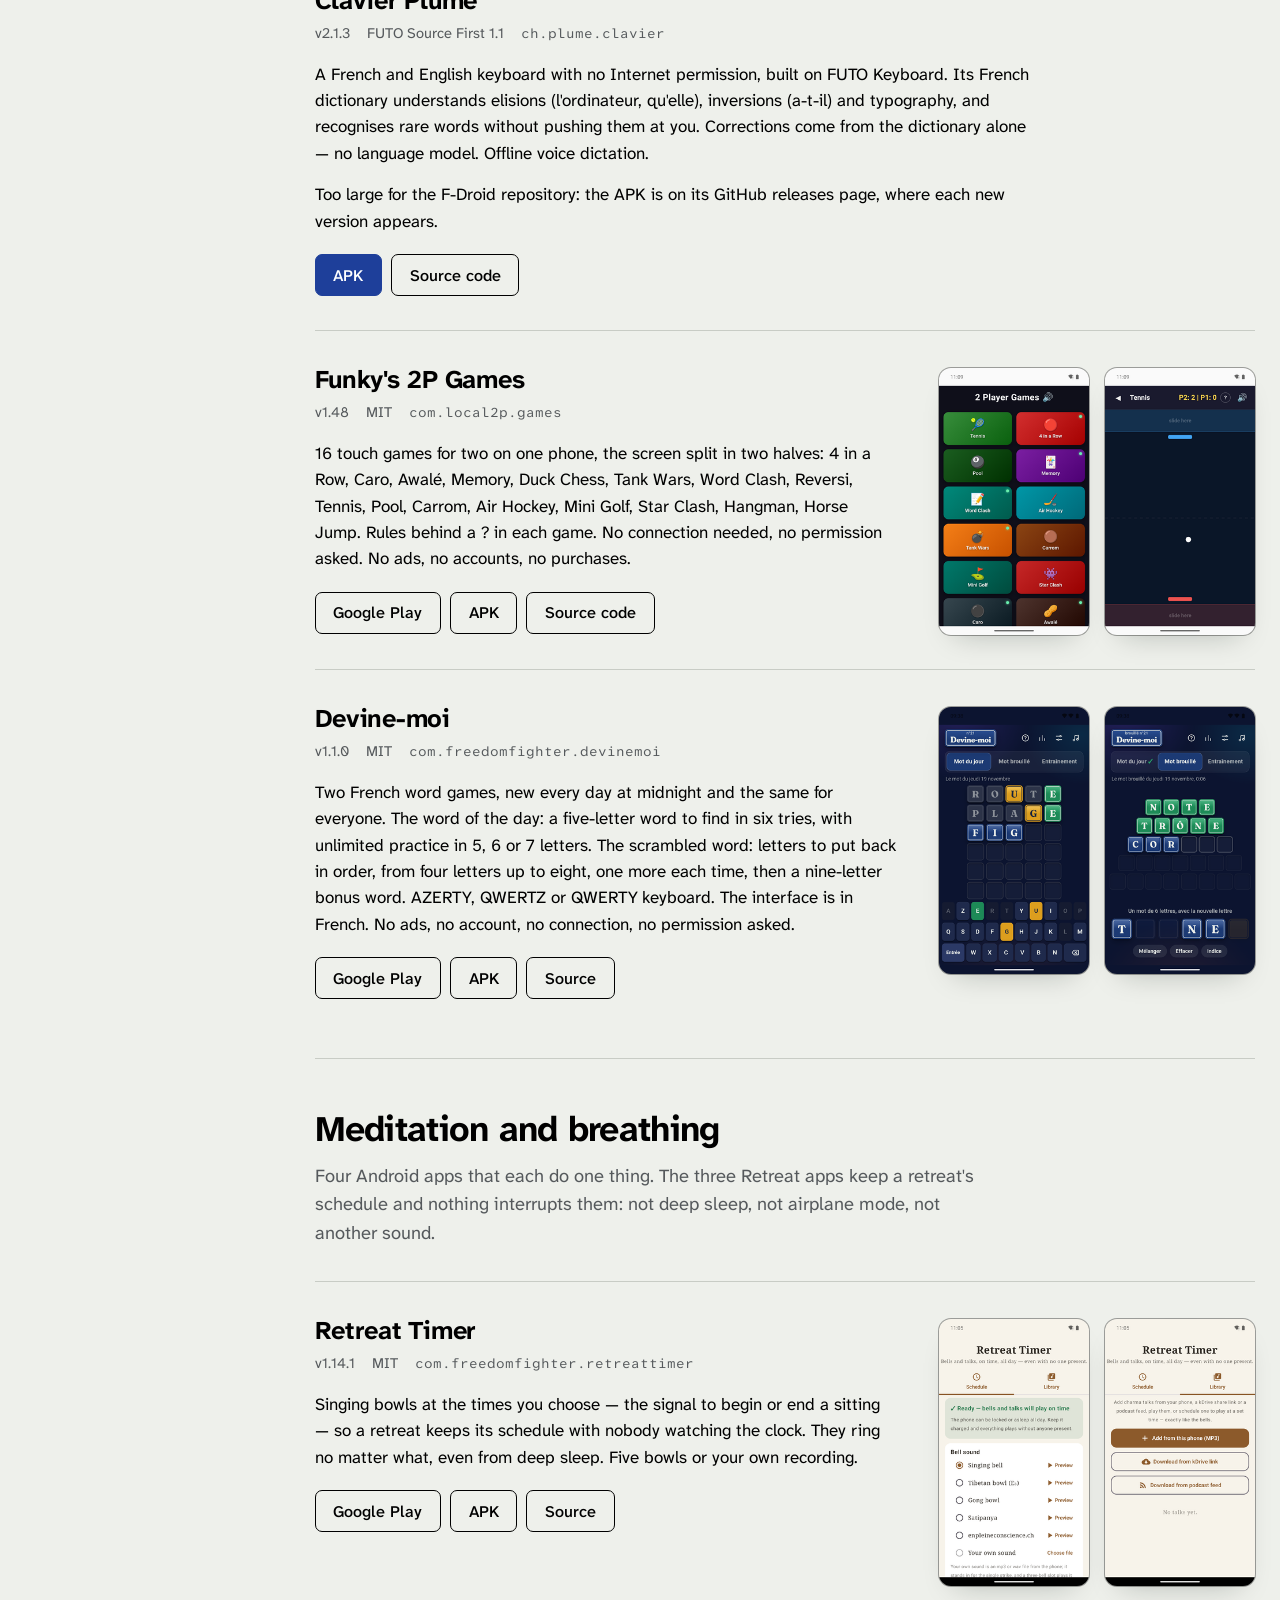
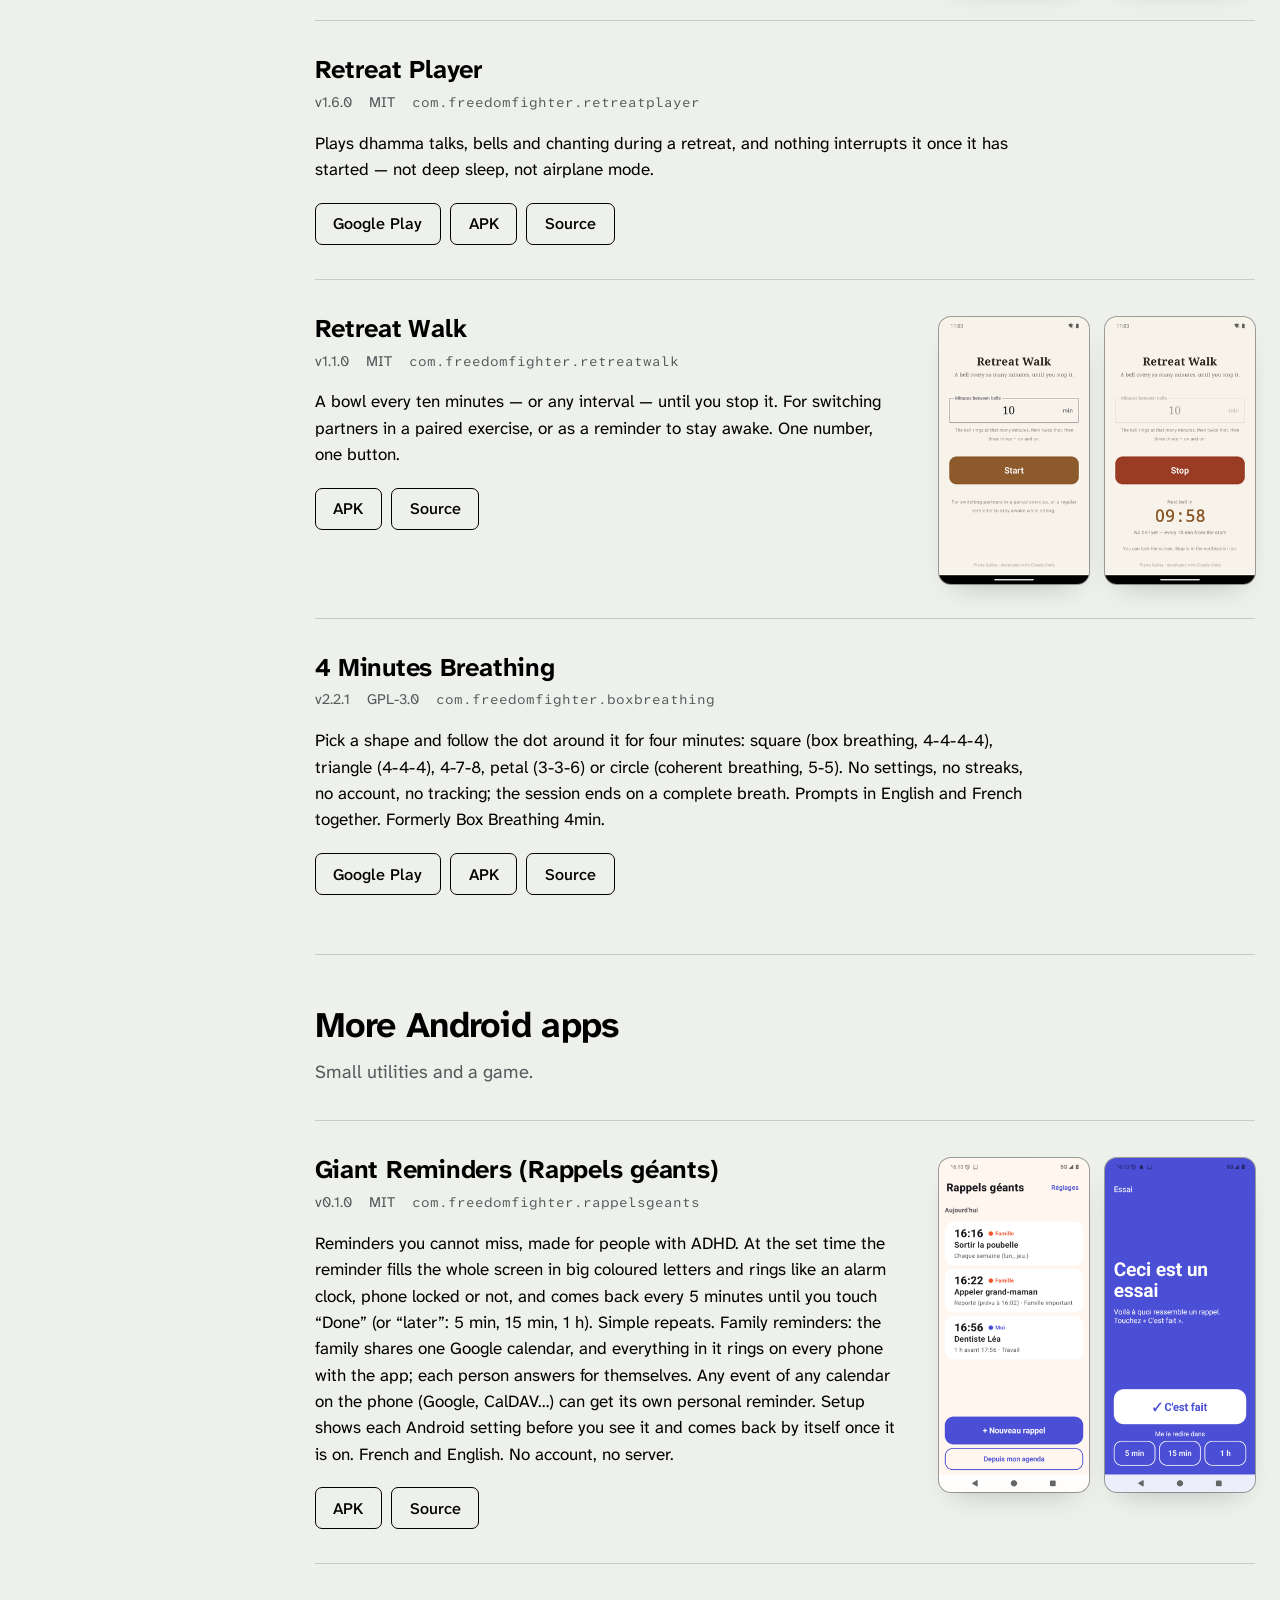
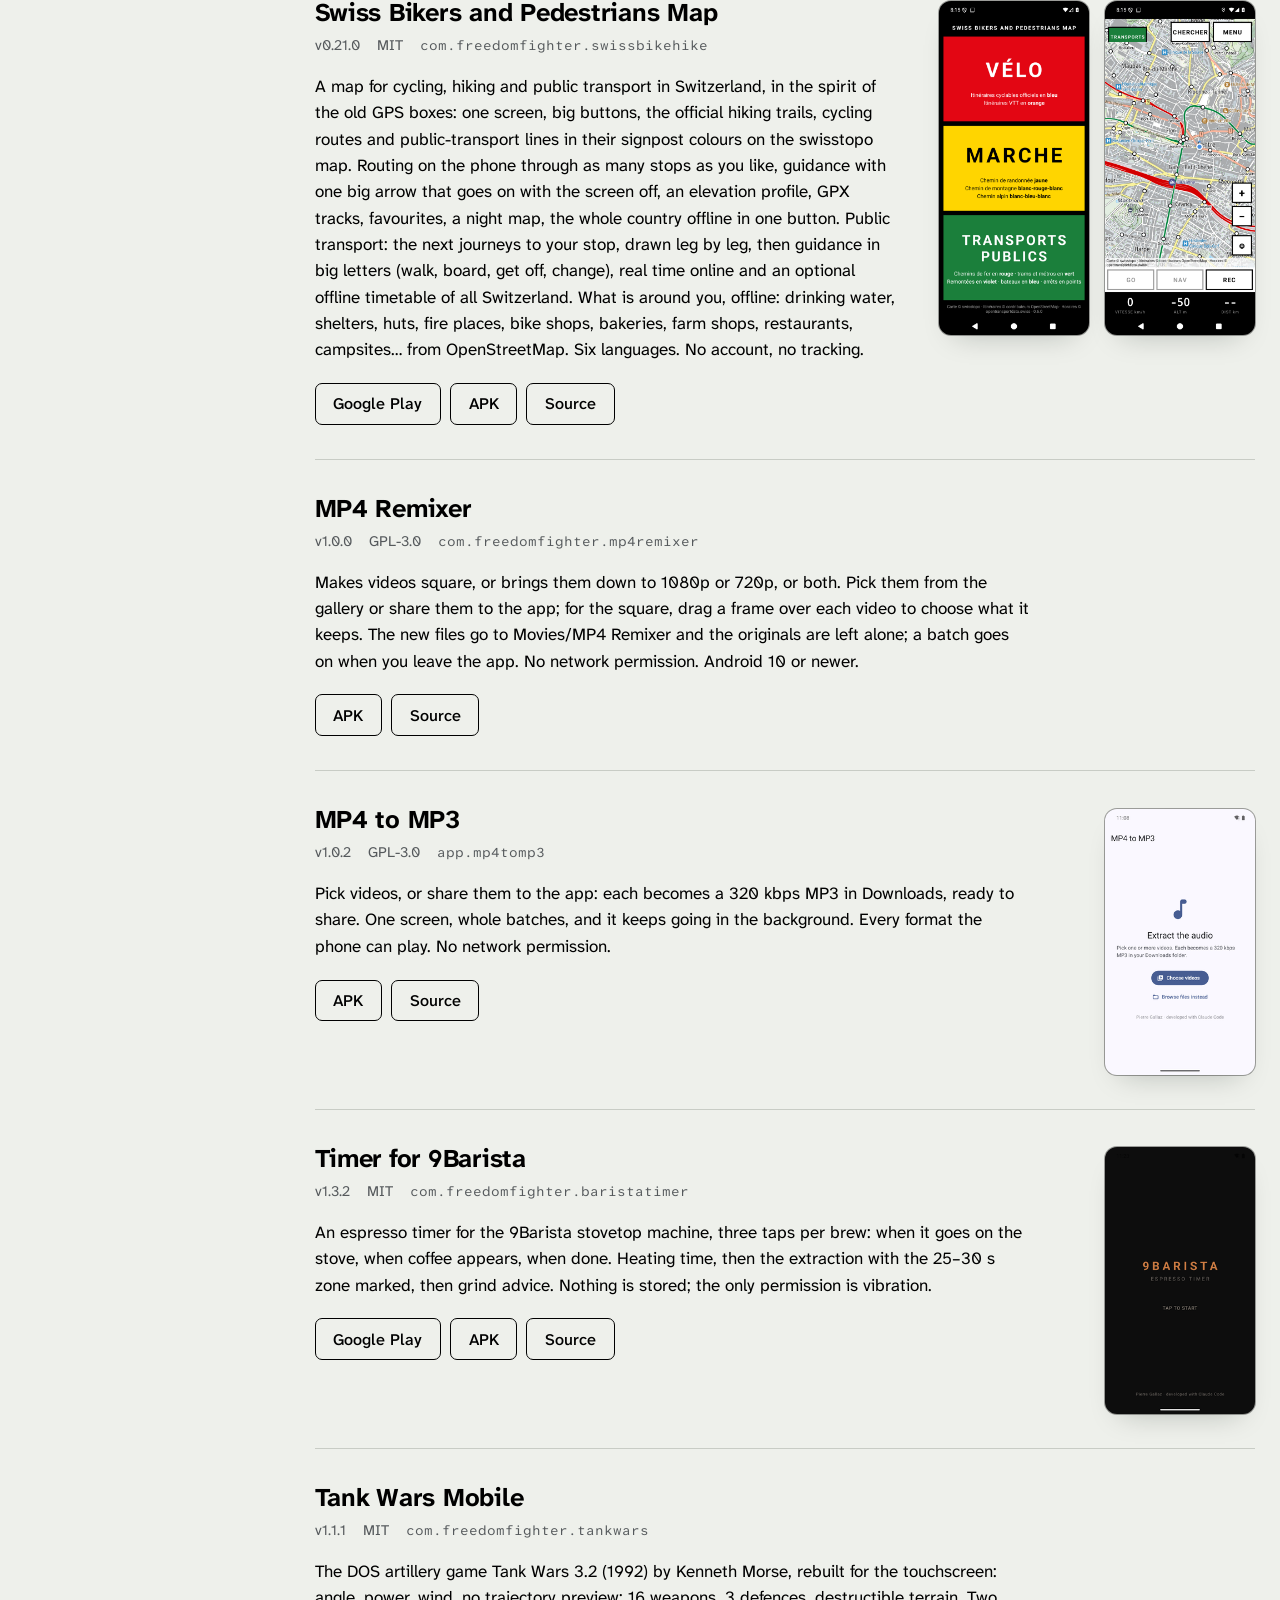
==== commit f8c232f8: "Versions : mise à jour automatique" ====
--- a/index.html
+++ b/index.html
@@ -470,11 +470,11 @@
   <article class="app" id="box-breathing">
     <div class="text">
     <h2>4 Minutes Breathing</h2>
-    <p class="meta"><span>v2.2.0</span><span>GPL-3.0</span><code>com.freedomfighter.boxbreathing</code></p>
+    <p class="meta"><span>v2.2.1</span><span>GPL-3.0</span><code>com.freedomfighter.boxbreathing</code></p>
     <p>Pick a shape and follow the dot around it for four minutes: square (box breathing, 4-4-4-4), triangle (4-4-4), 4-7-8, petal (3-3-6) or circle (coherent breathing, 5-5). No settings, no streaks, no account, no tracking; the session ends on a complete breath. Prompts in English and French together. Formerly Box Breathing 4min.</p>
     <div class="links">
       <a class="btn" href="https://play.google.com/store/apps/details?id=com.freedomfighter.boxbreathing">Google Play</a>
-      <a class="btn" href="https://funkypitt.github.io/fdroid-repo/repo/box-breathing-v2.2.0.apk">APK</a>
+      <a class="btn" href="https://funkypitt.github.io/fdroid-repo/repo/box-breathing-v2.2.1.apk">APK</a>
       <a class="btn" href="https://github.com/funkypitt/box-breathing">Source</a>
     </div>
     </div>
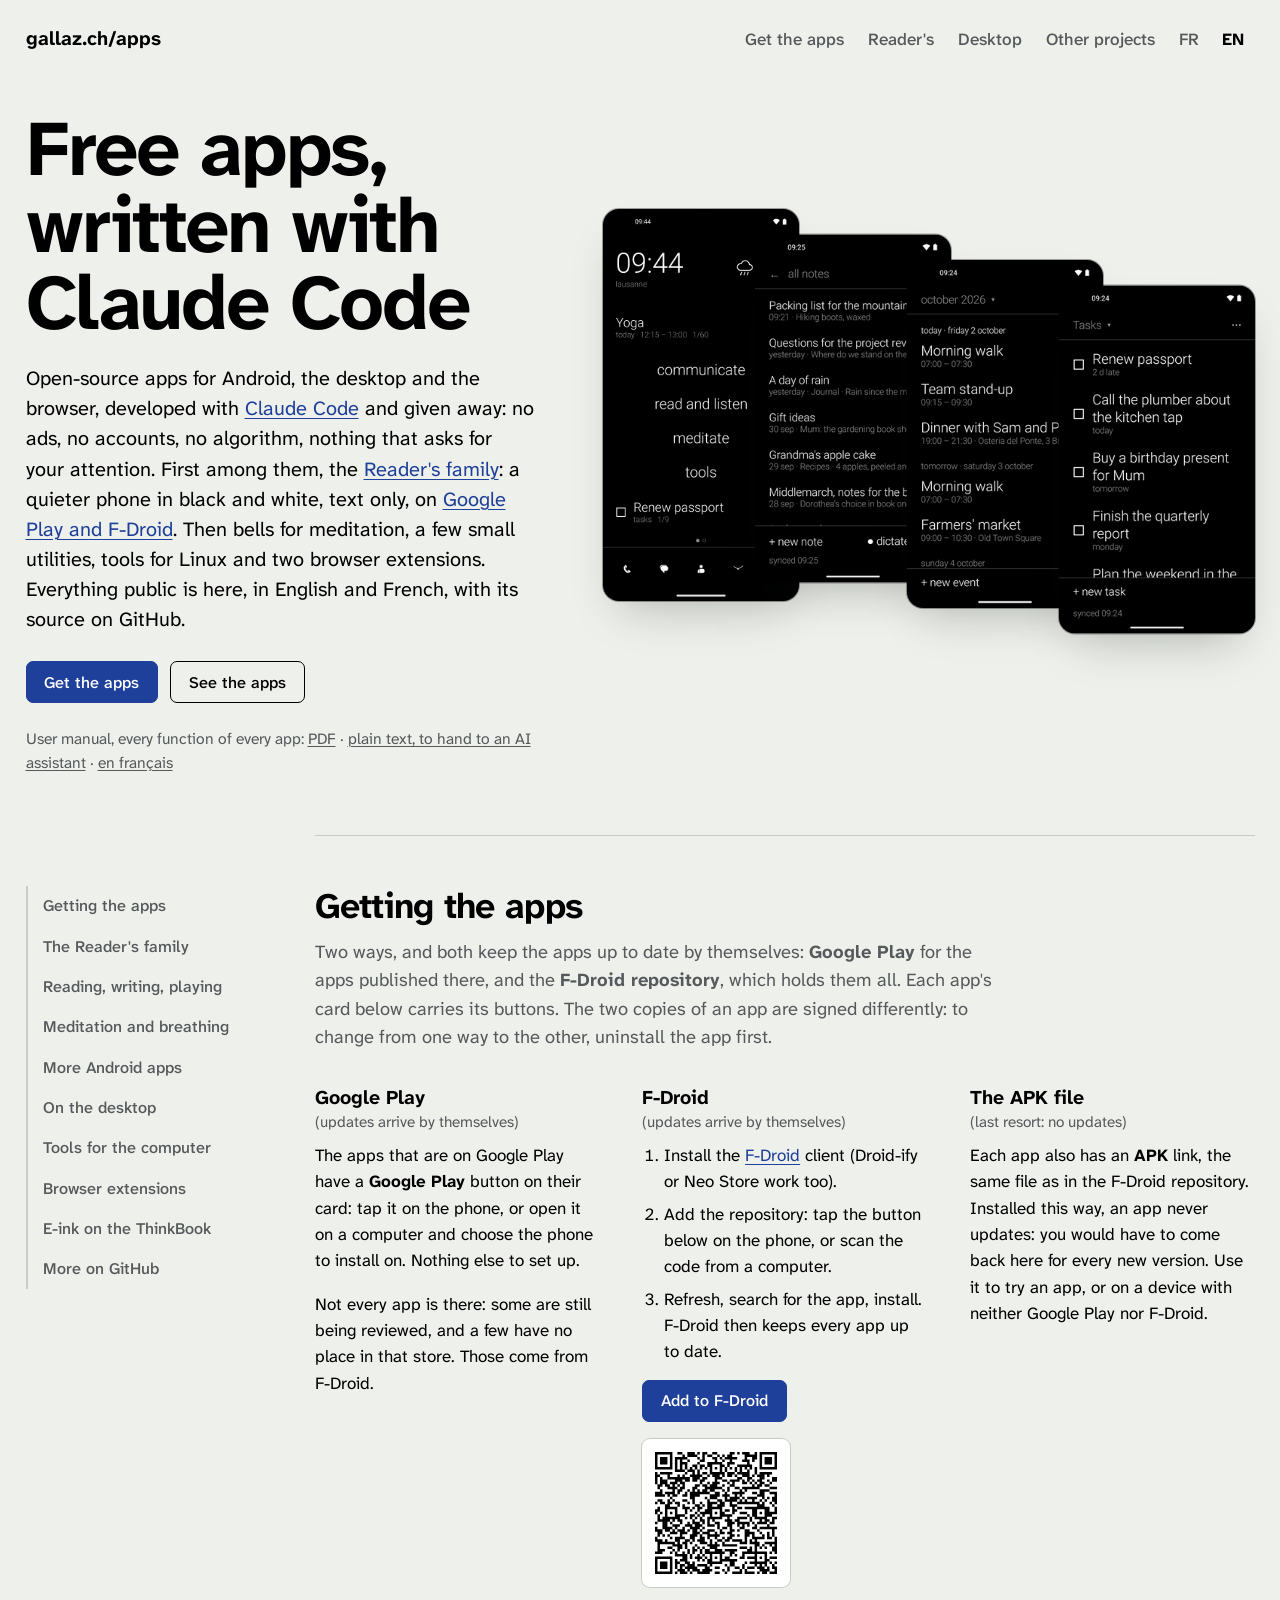
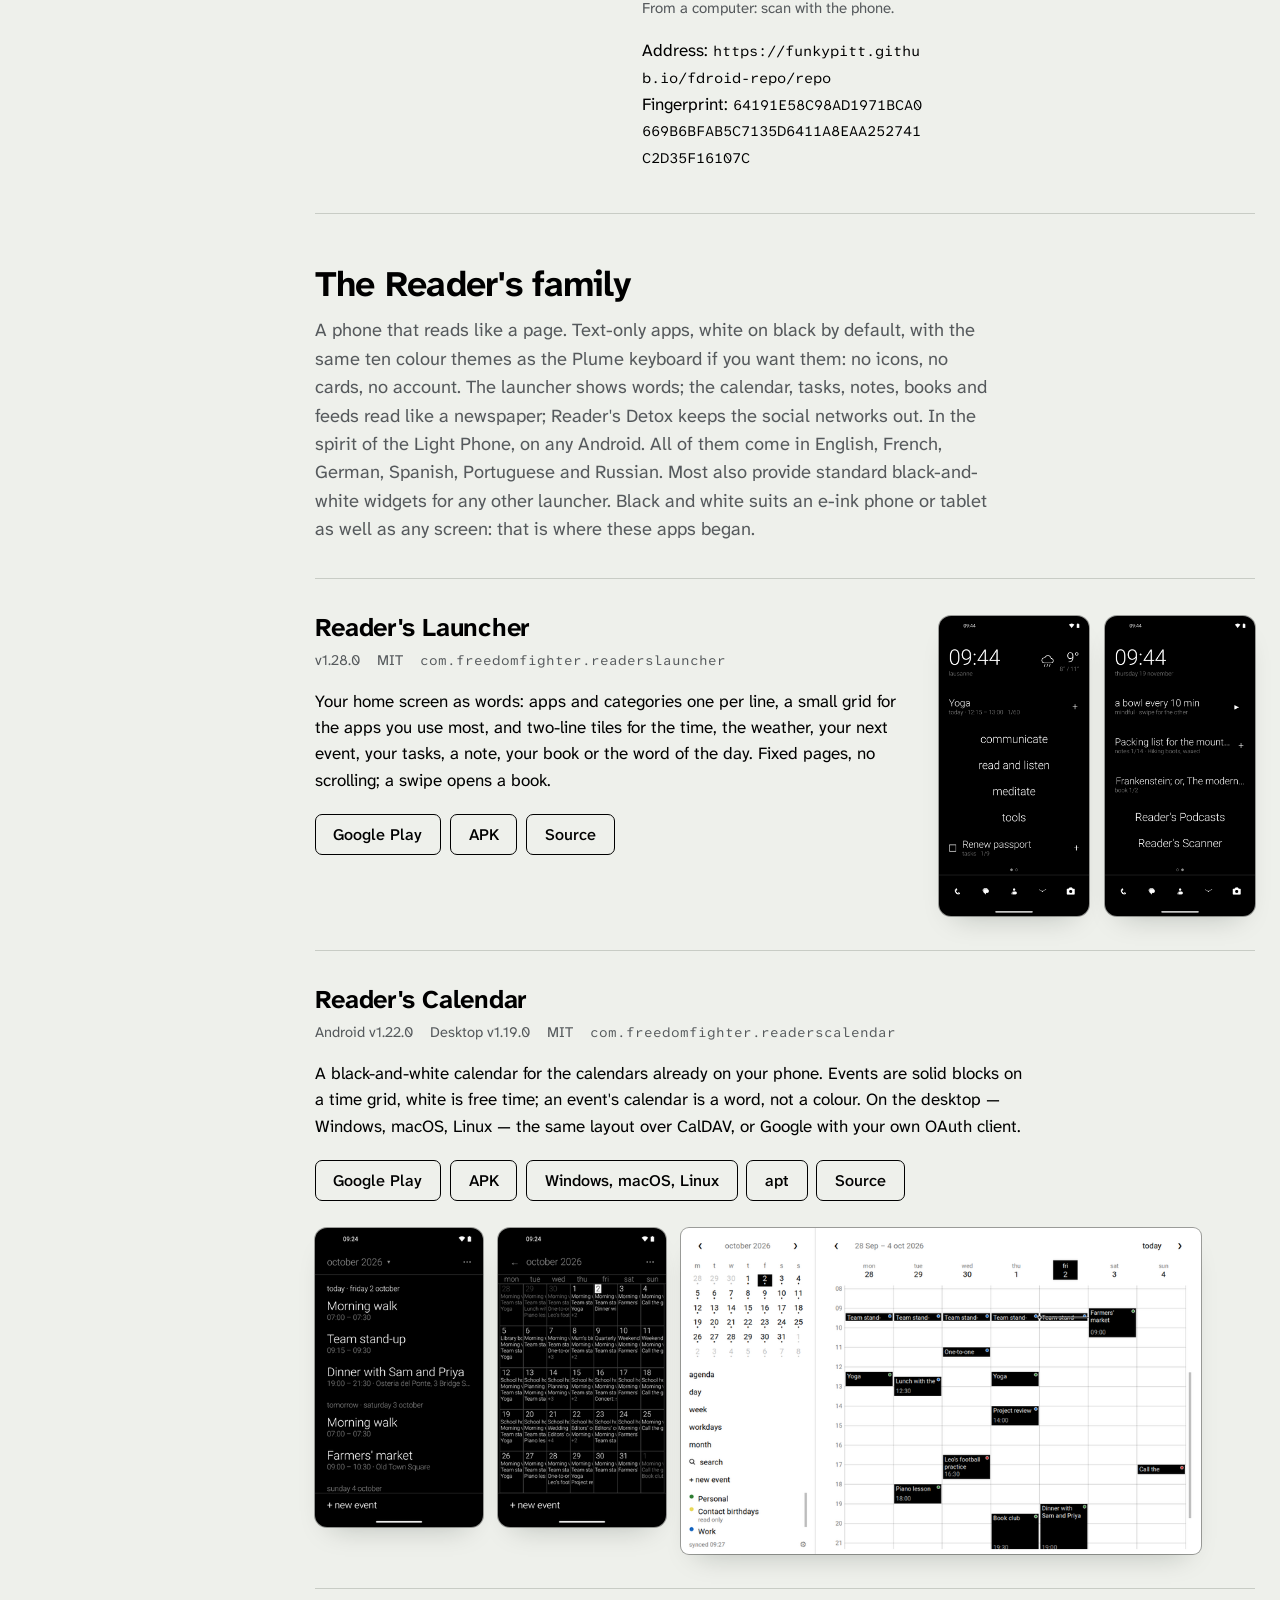
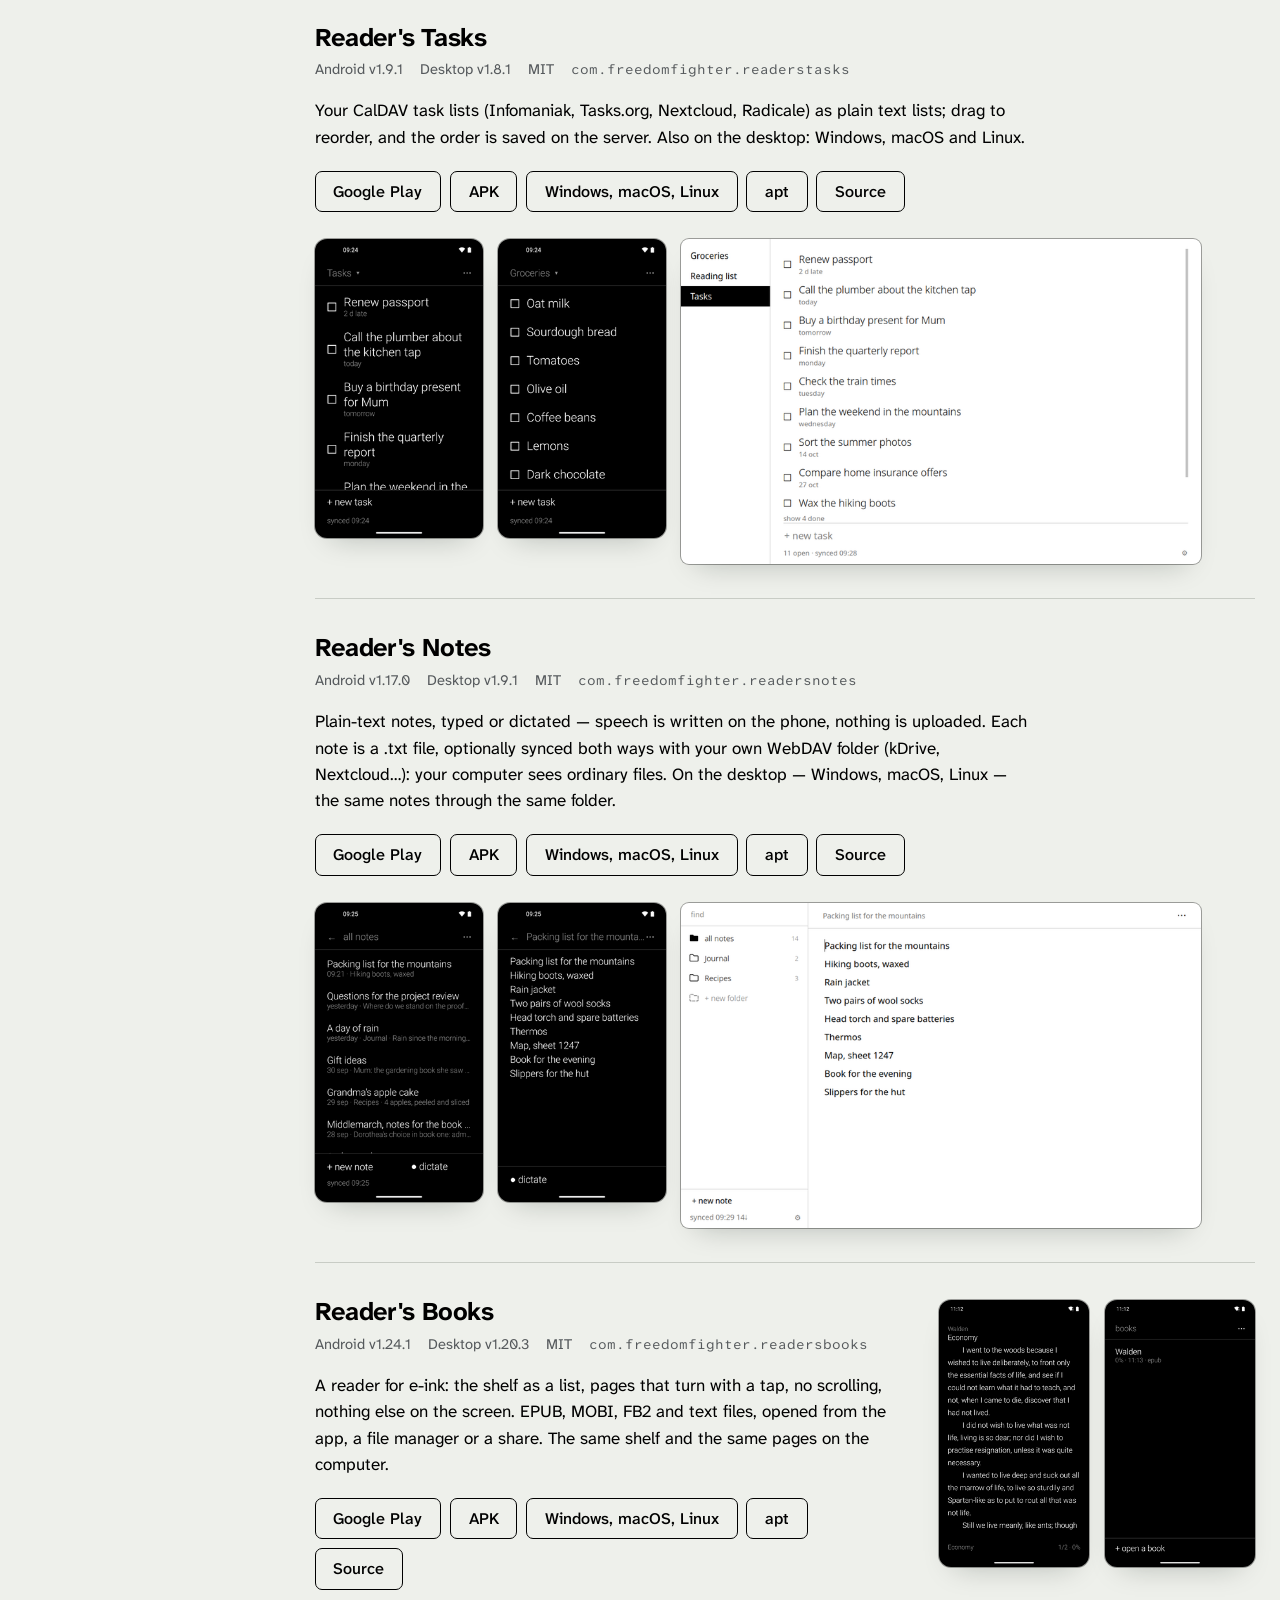
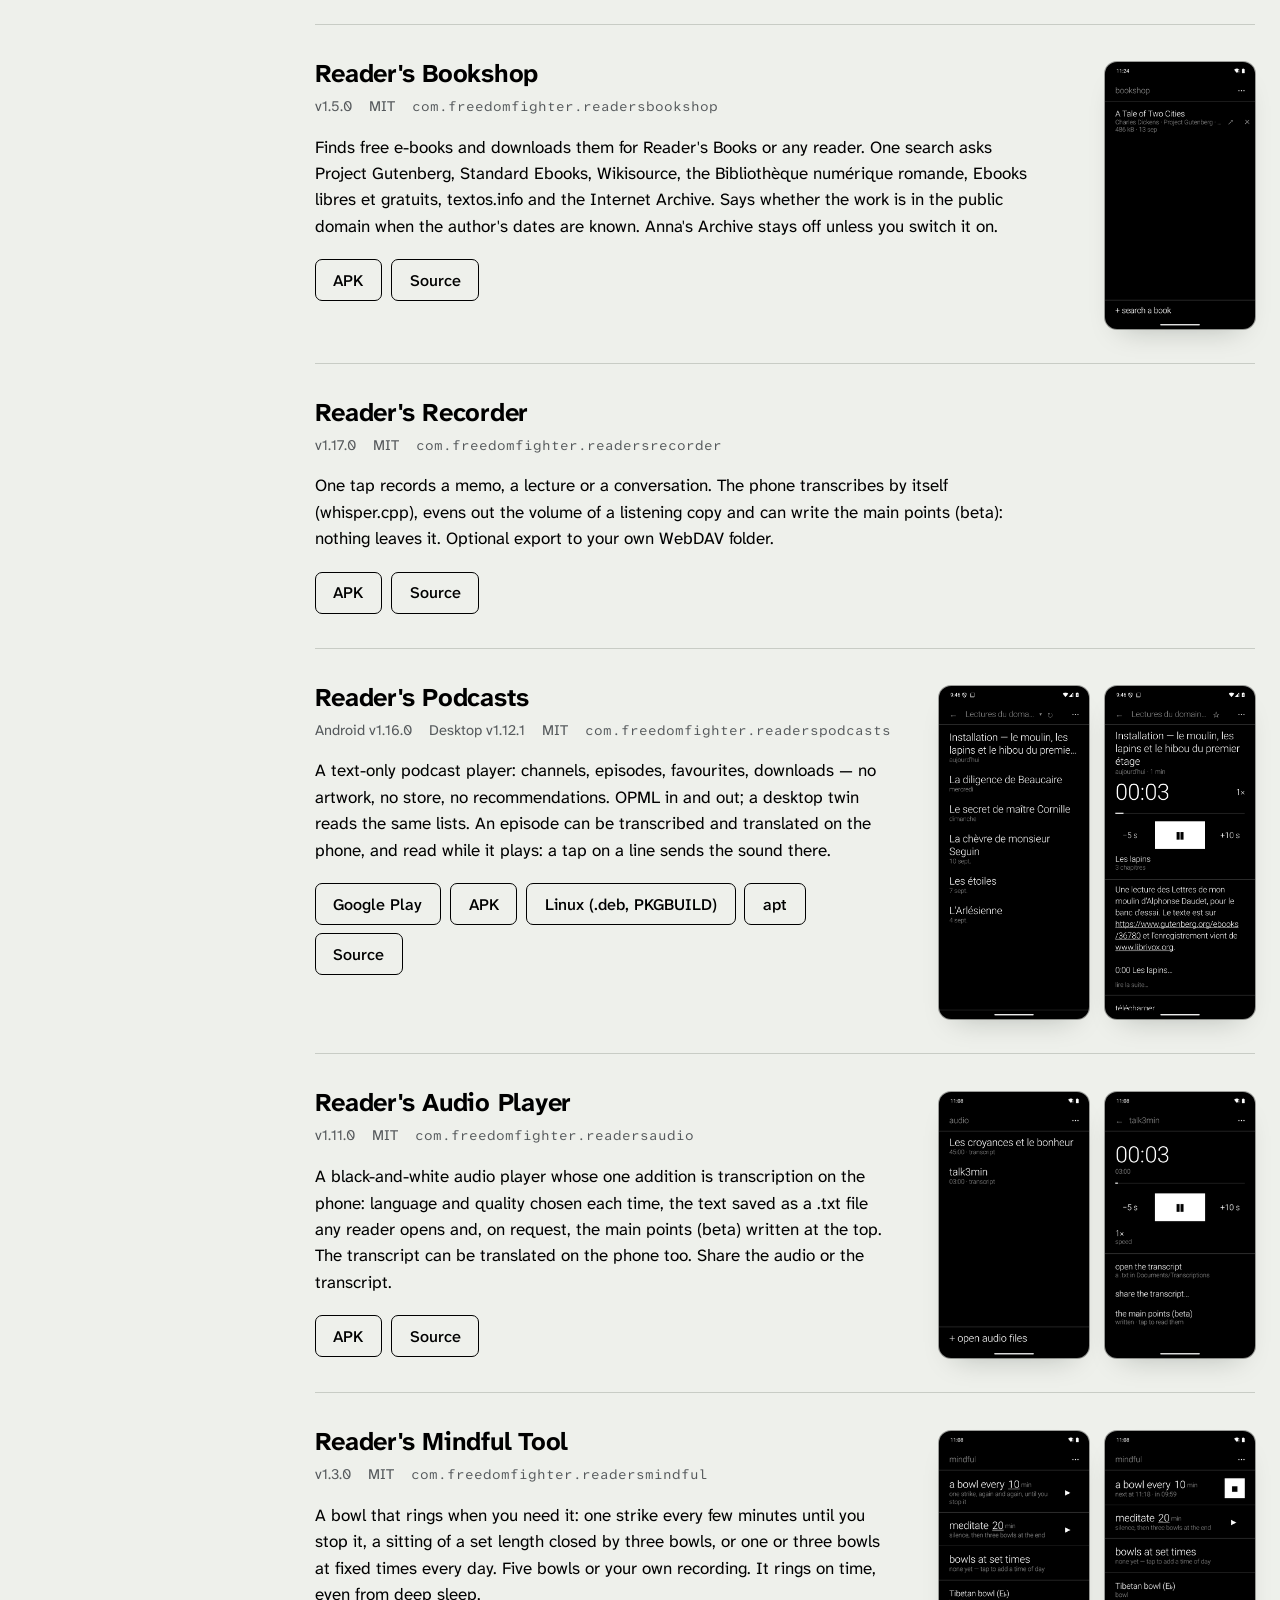
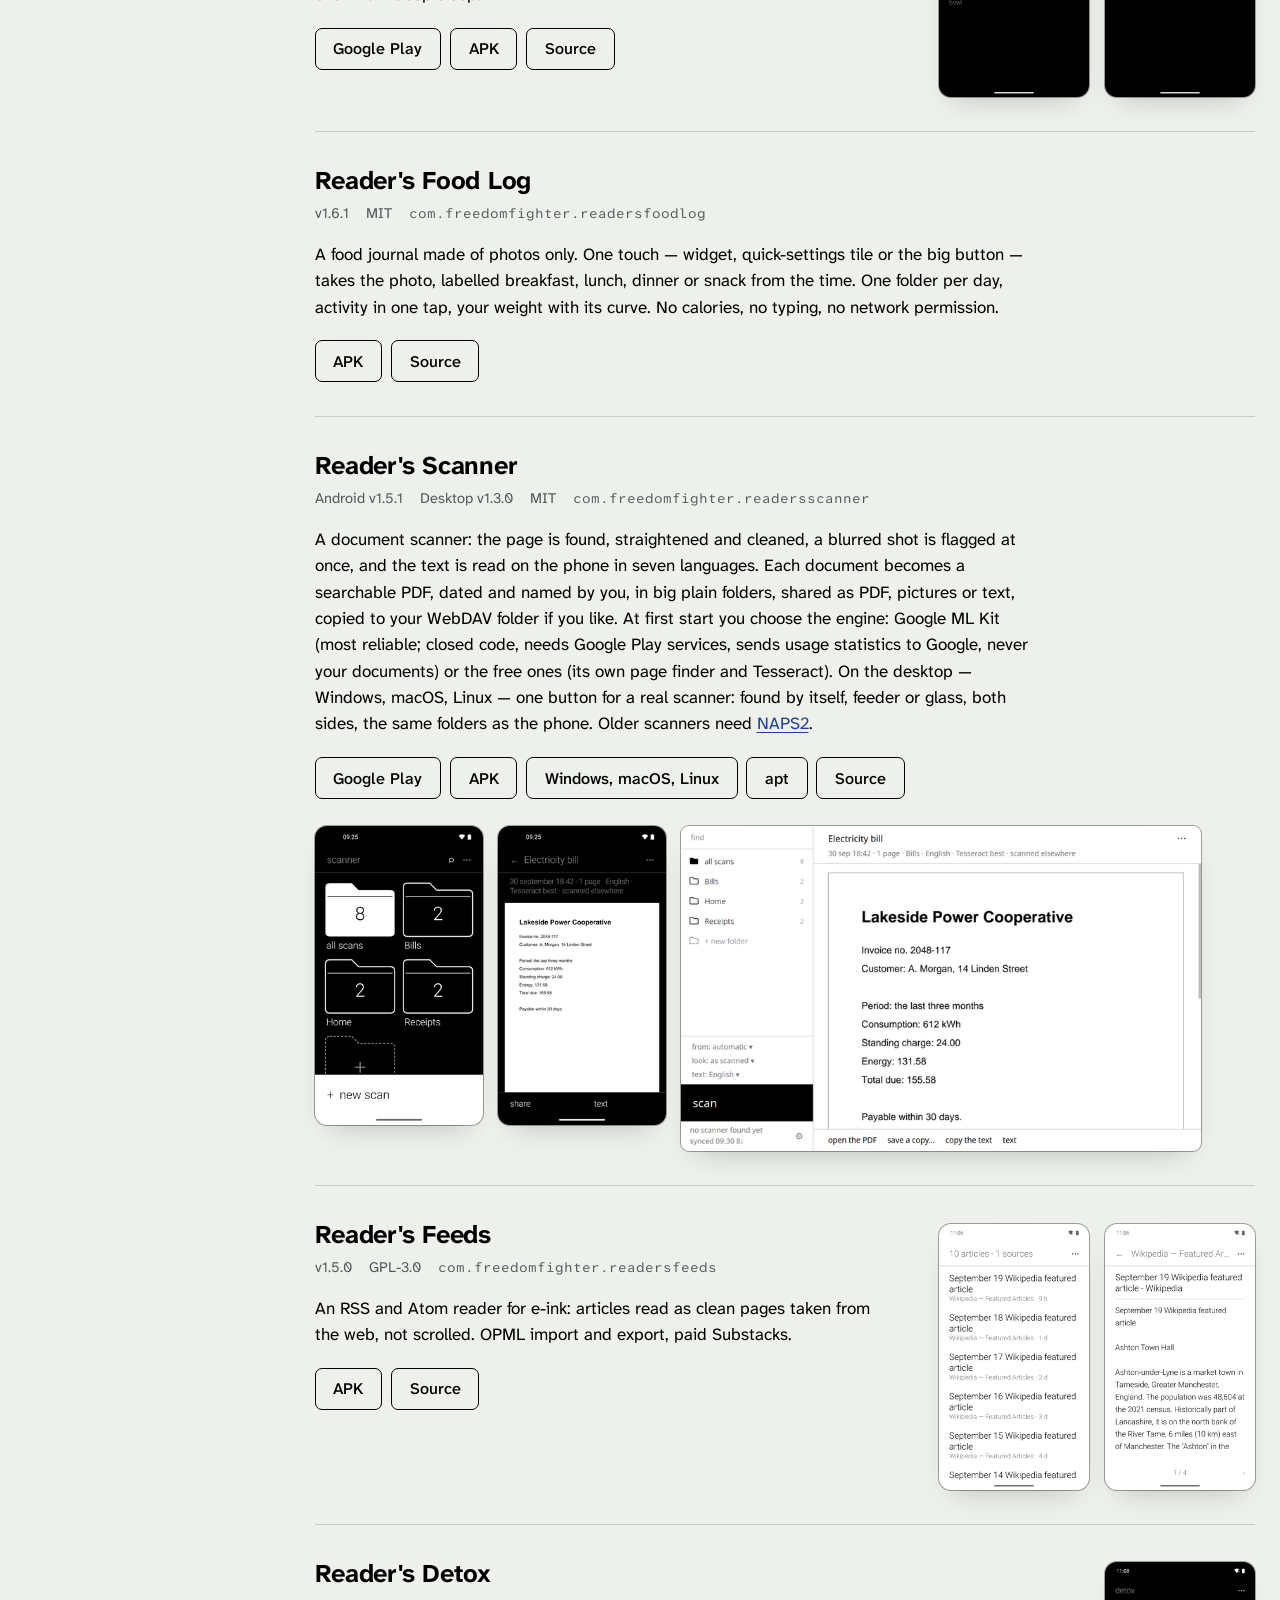
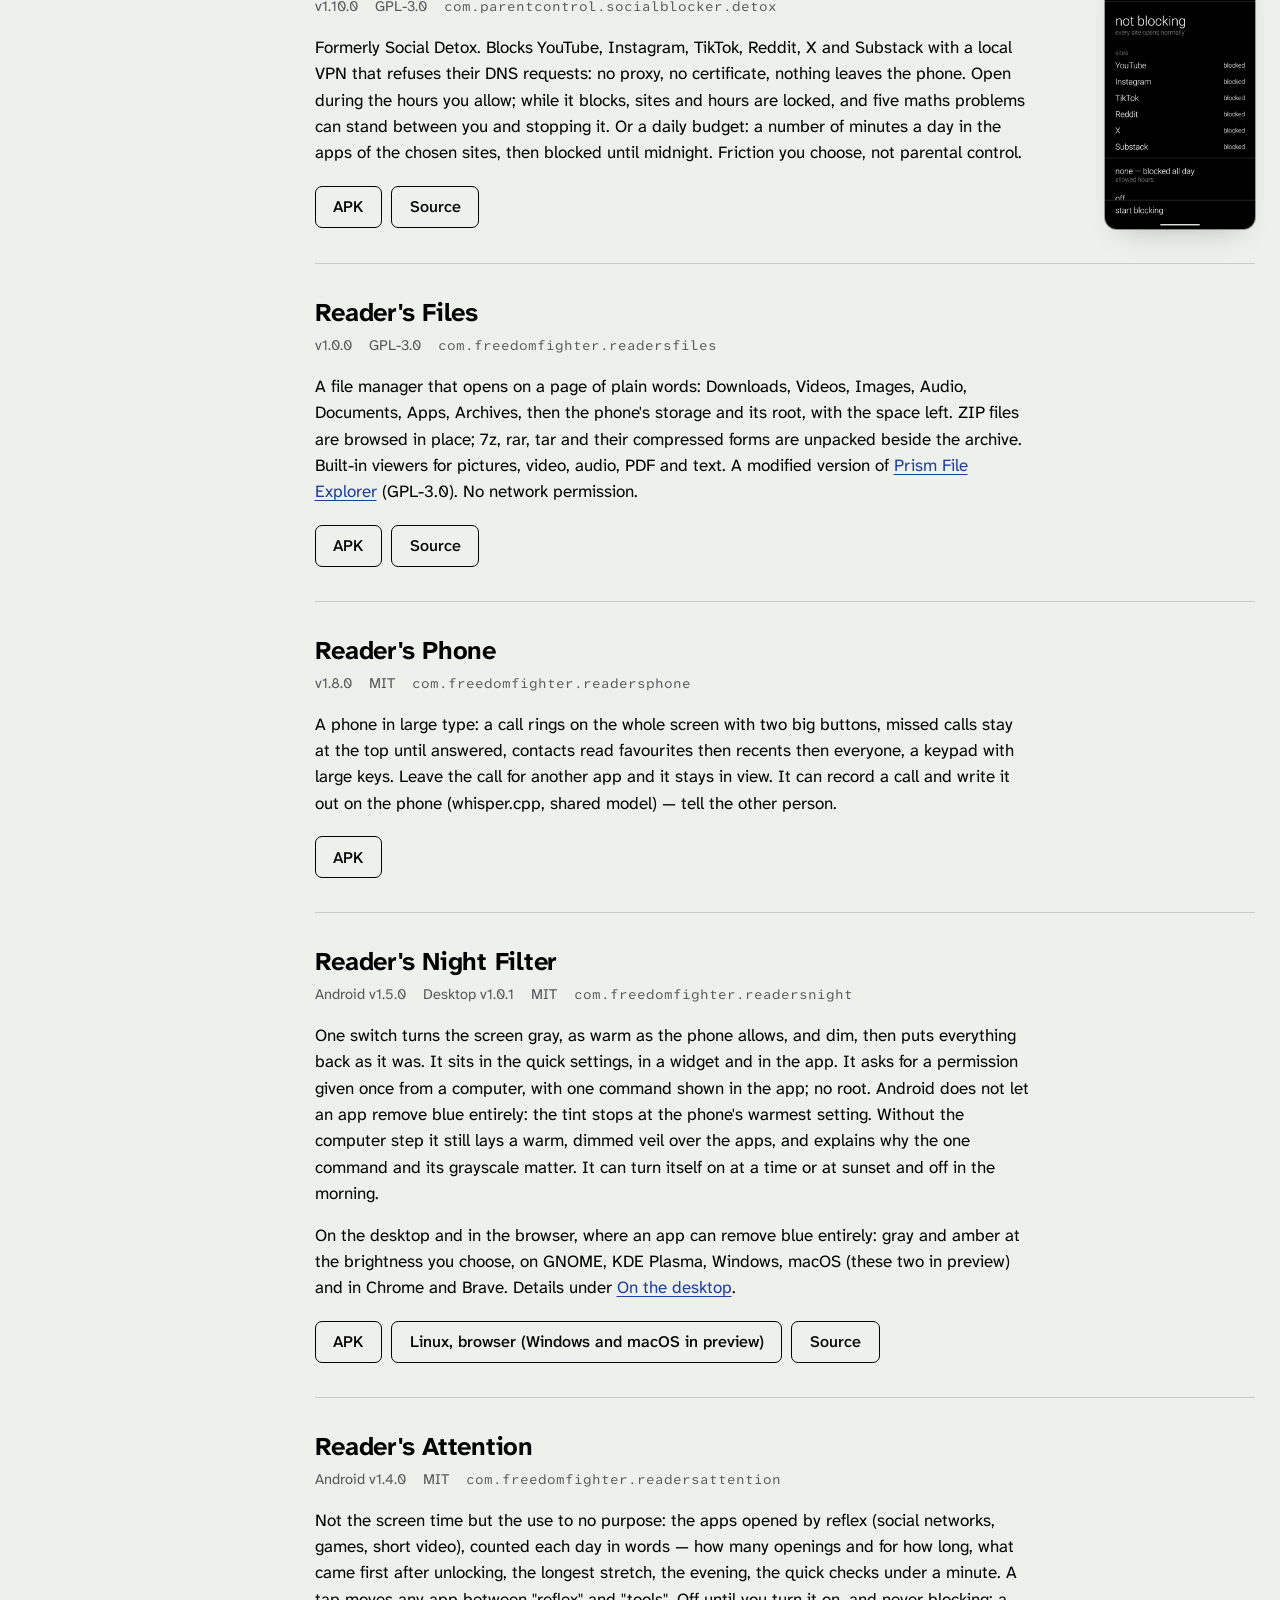
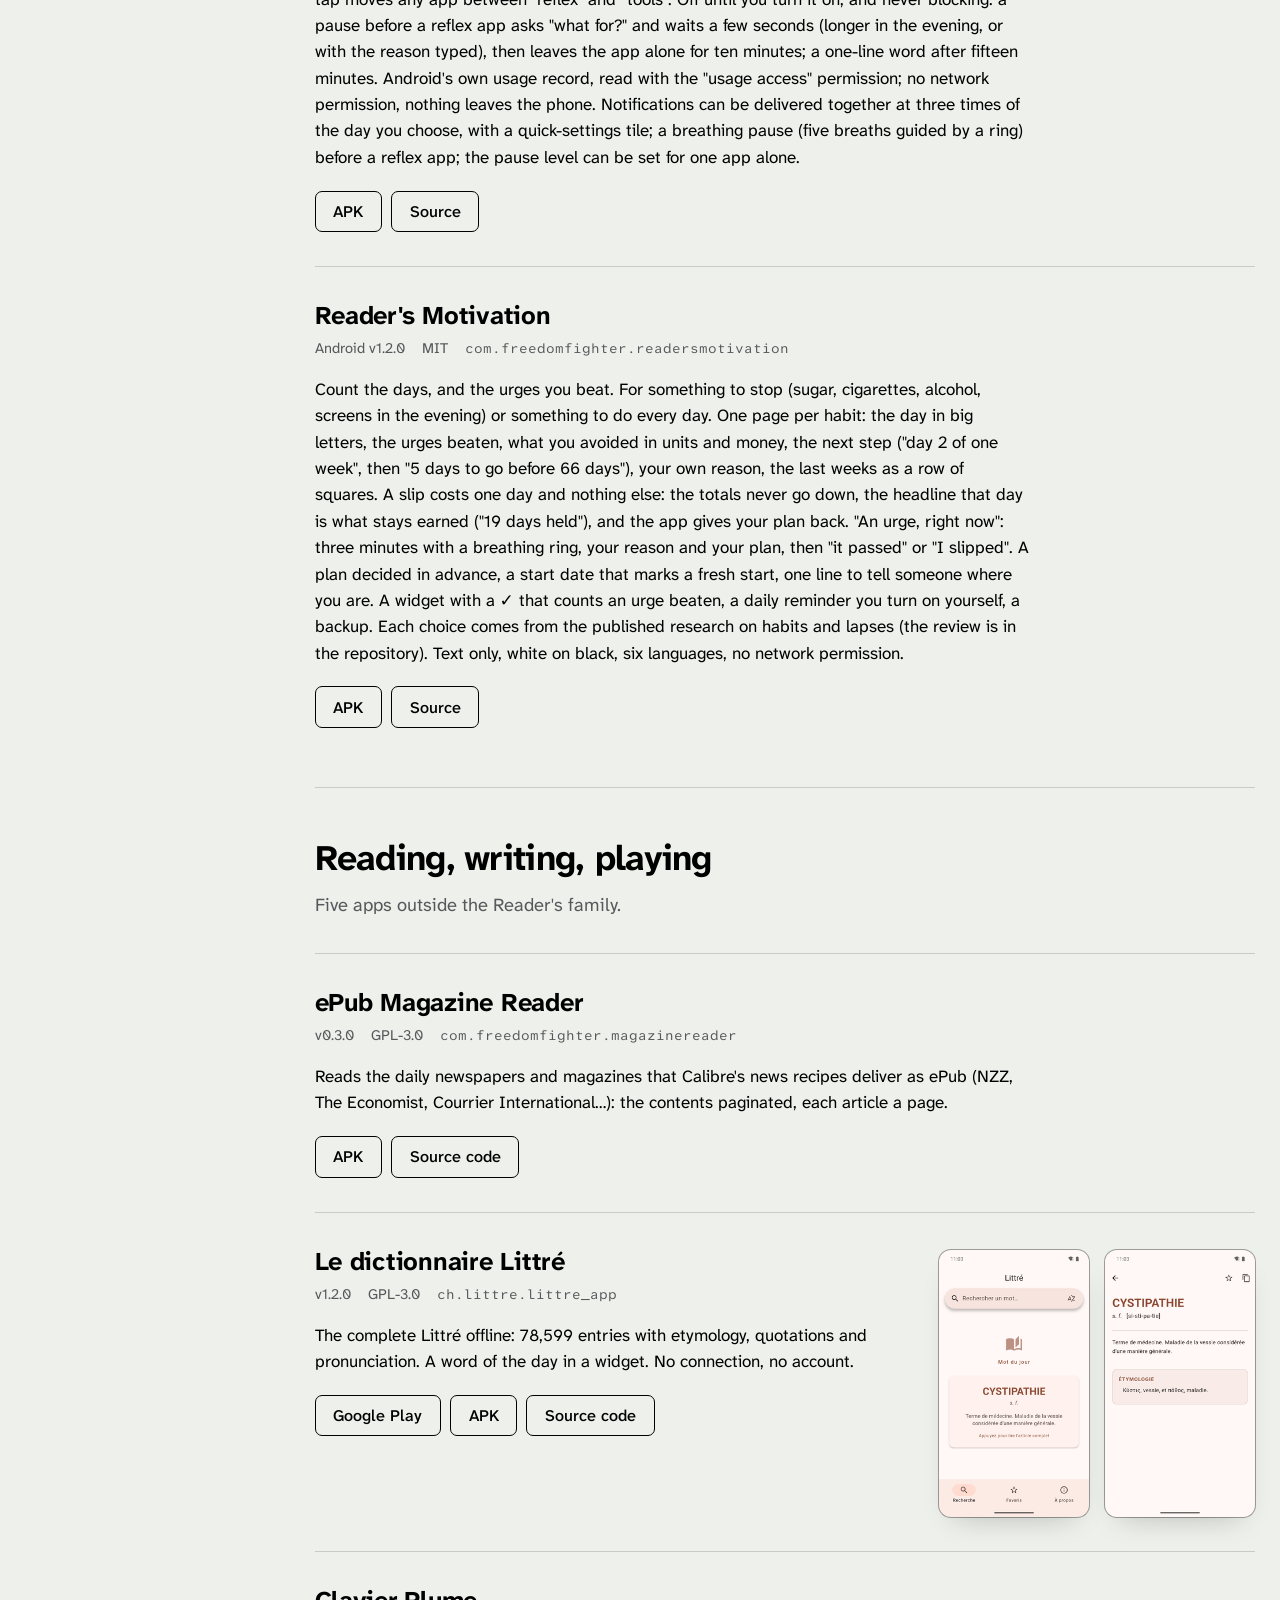
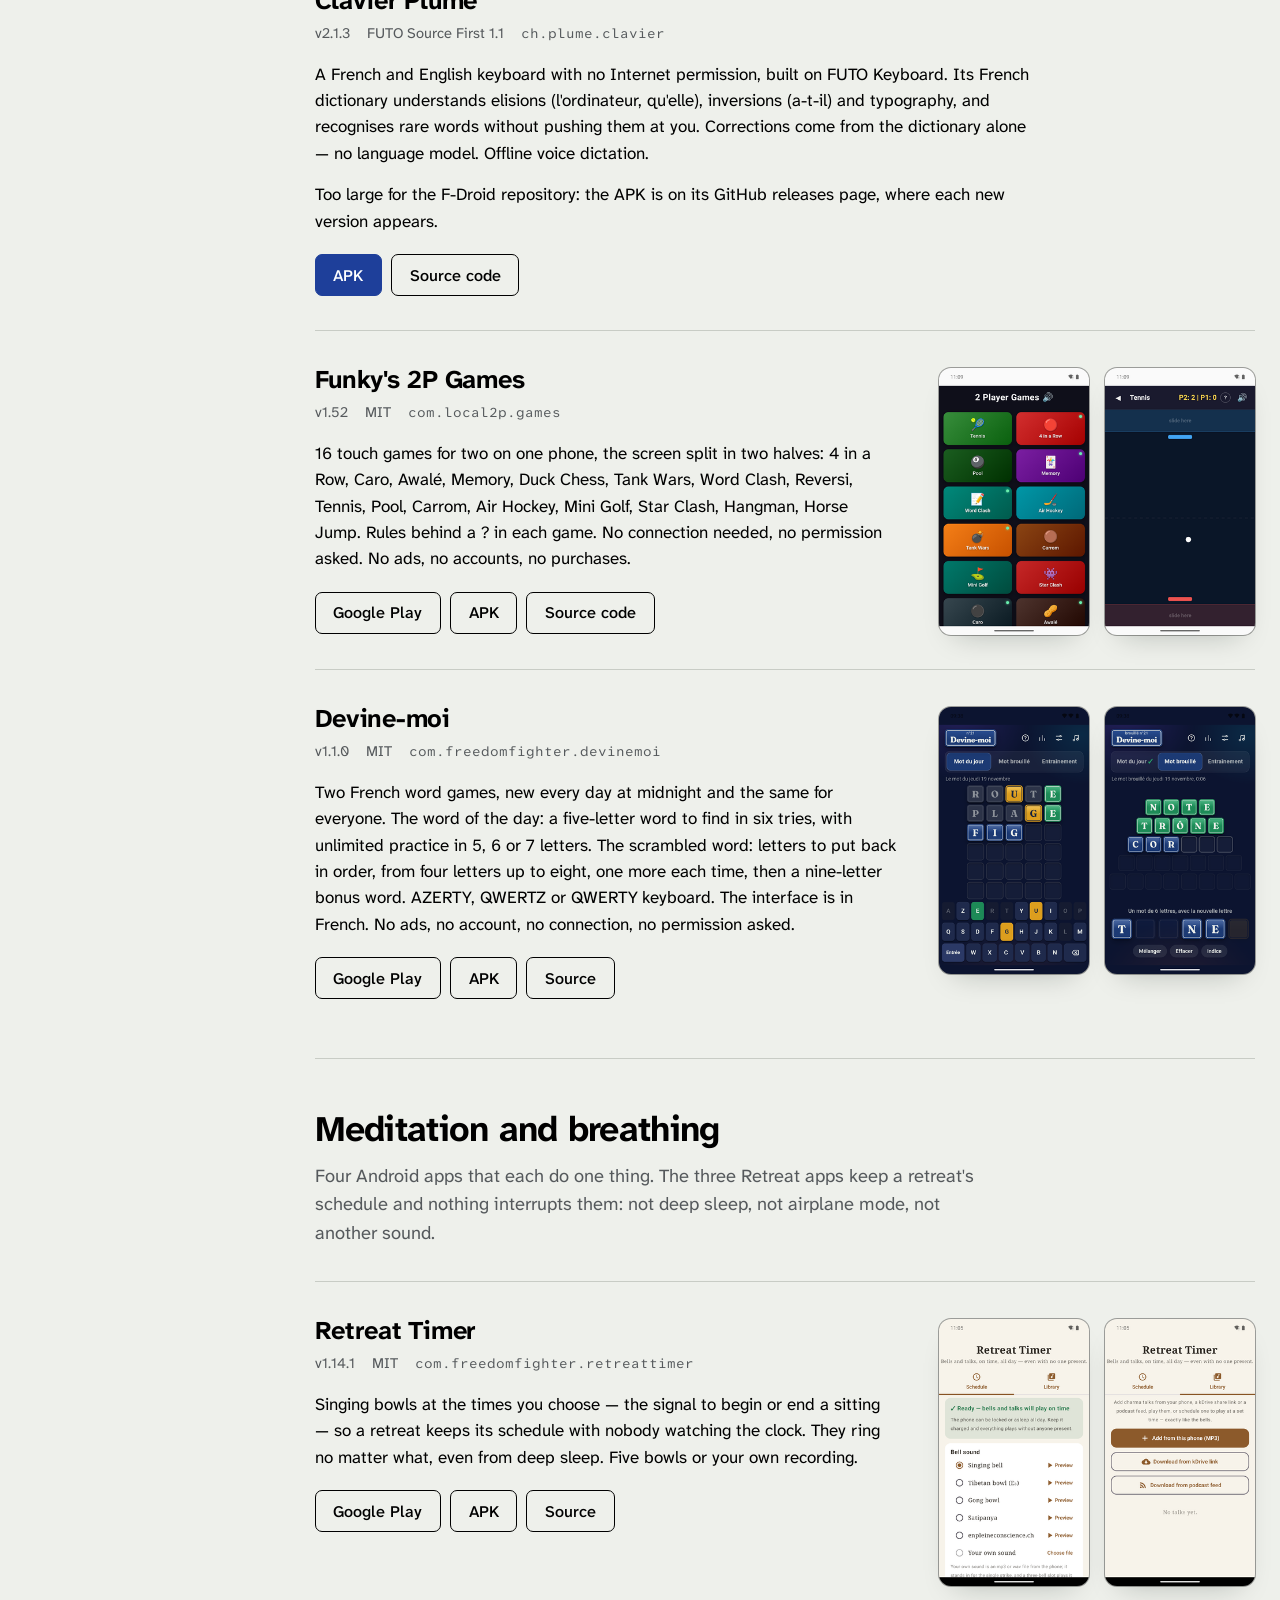
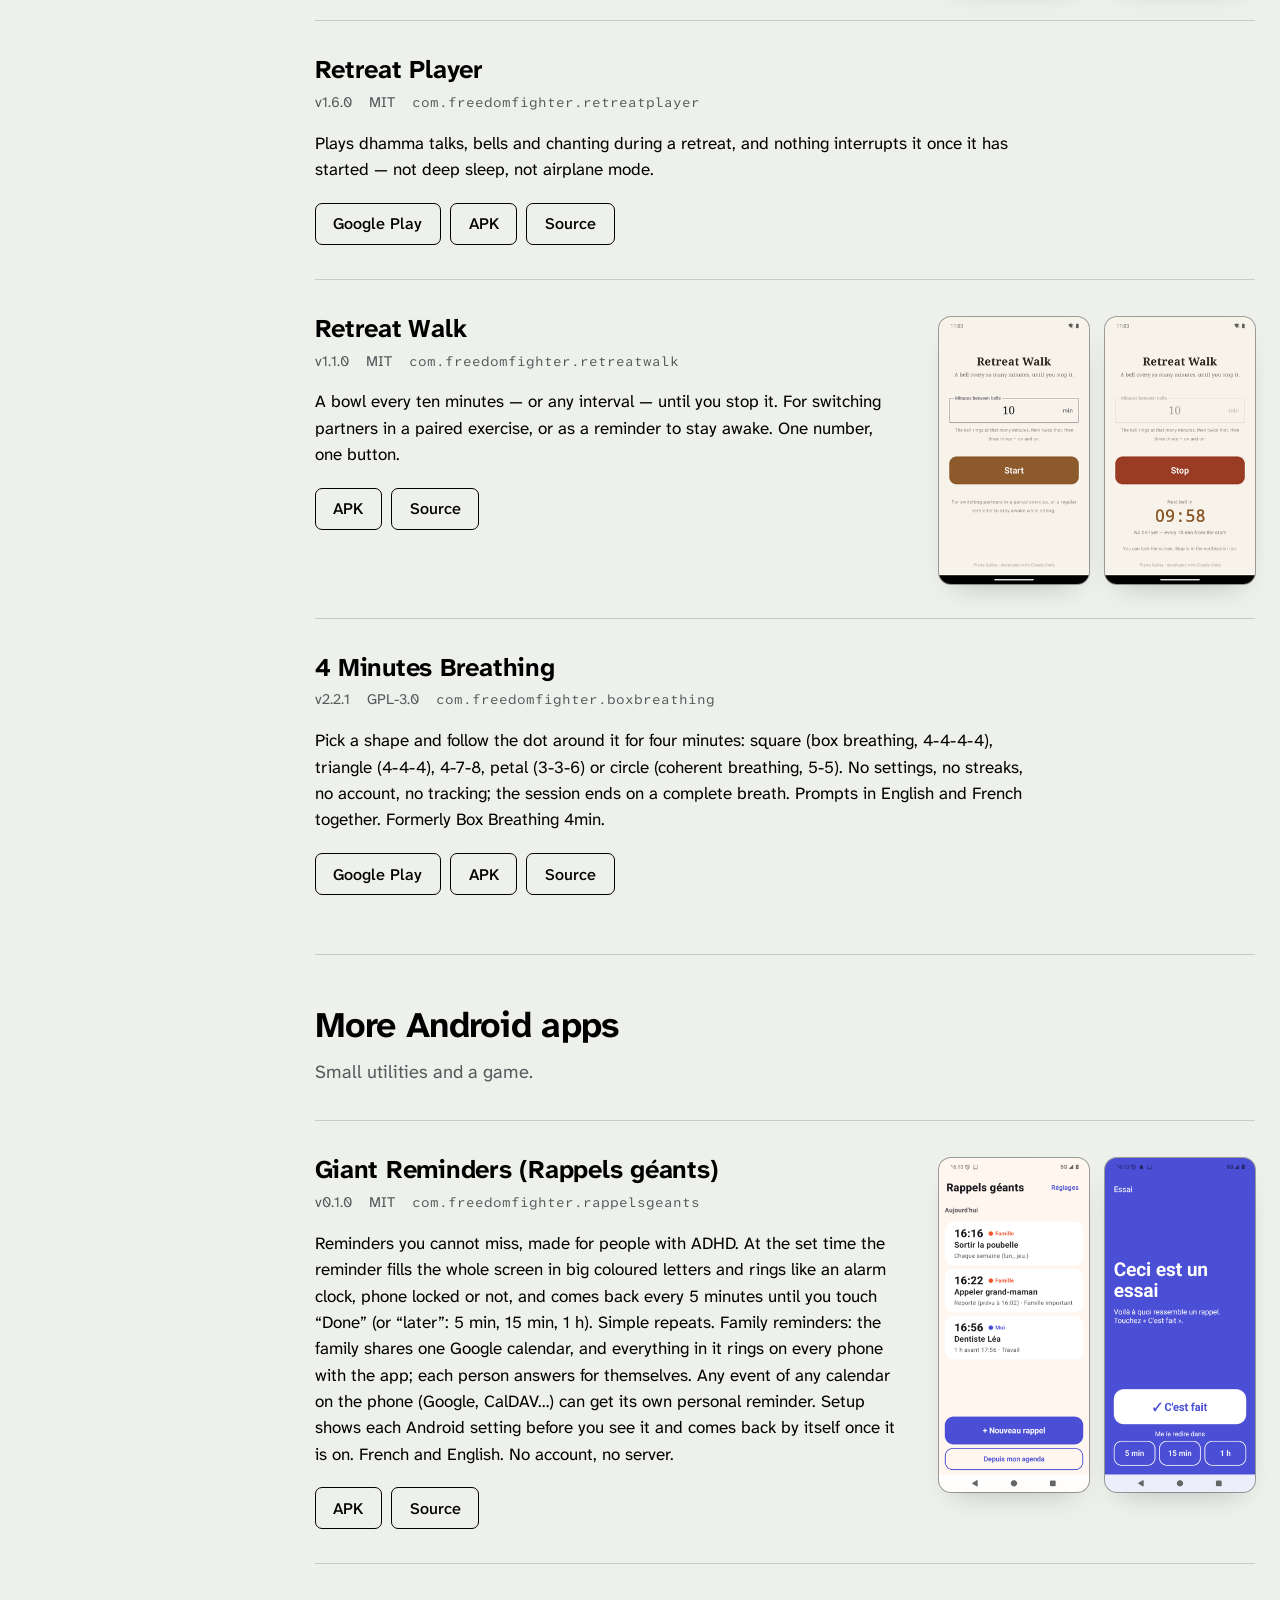
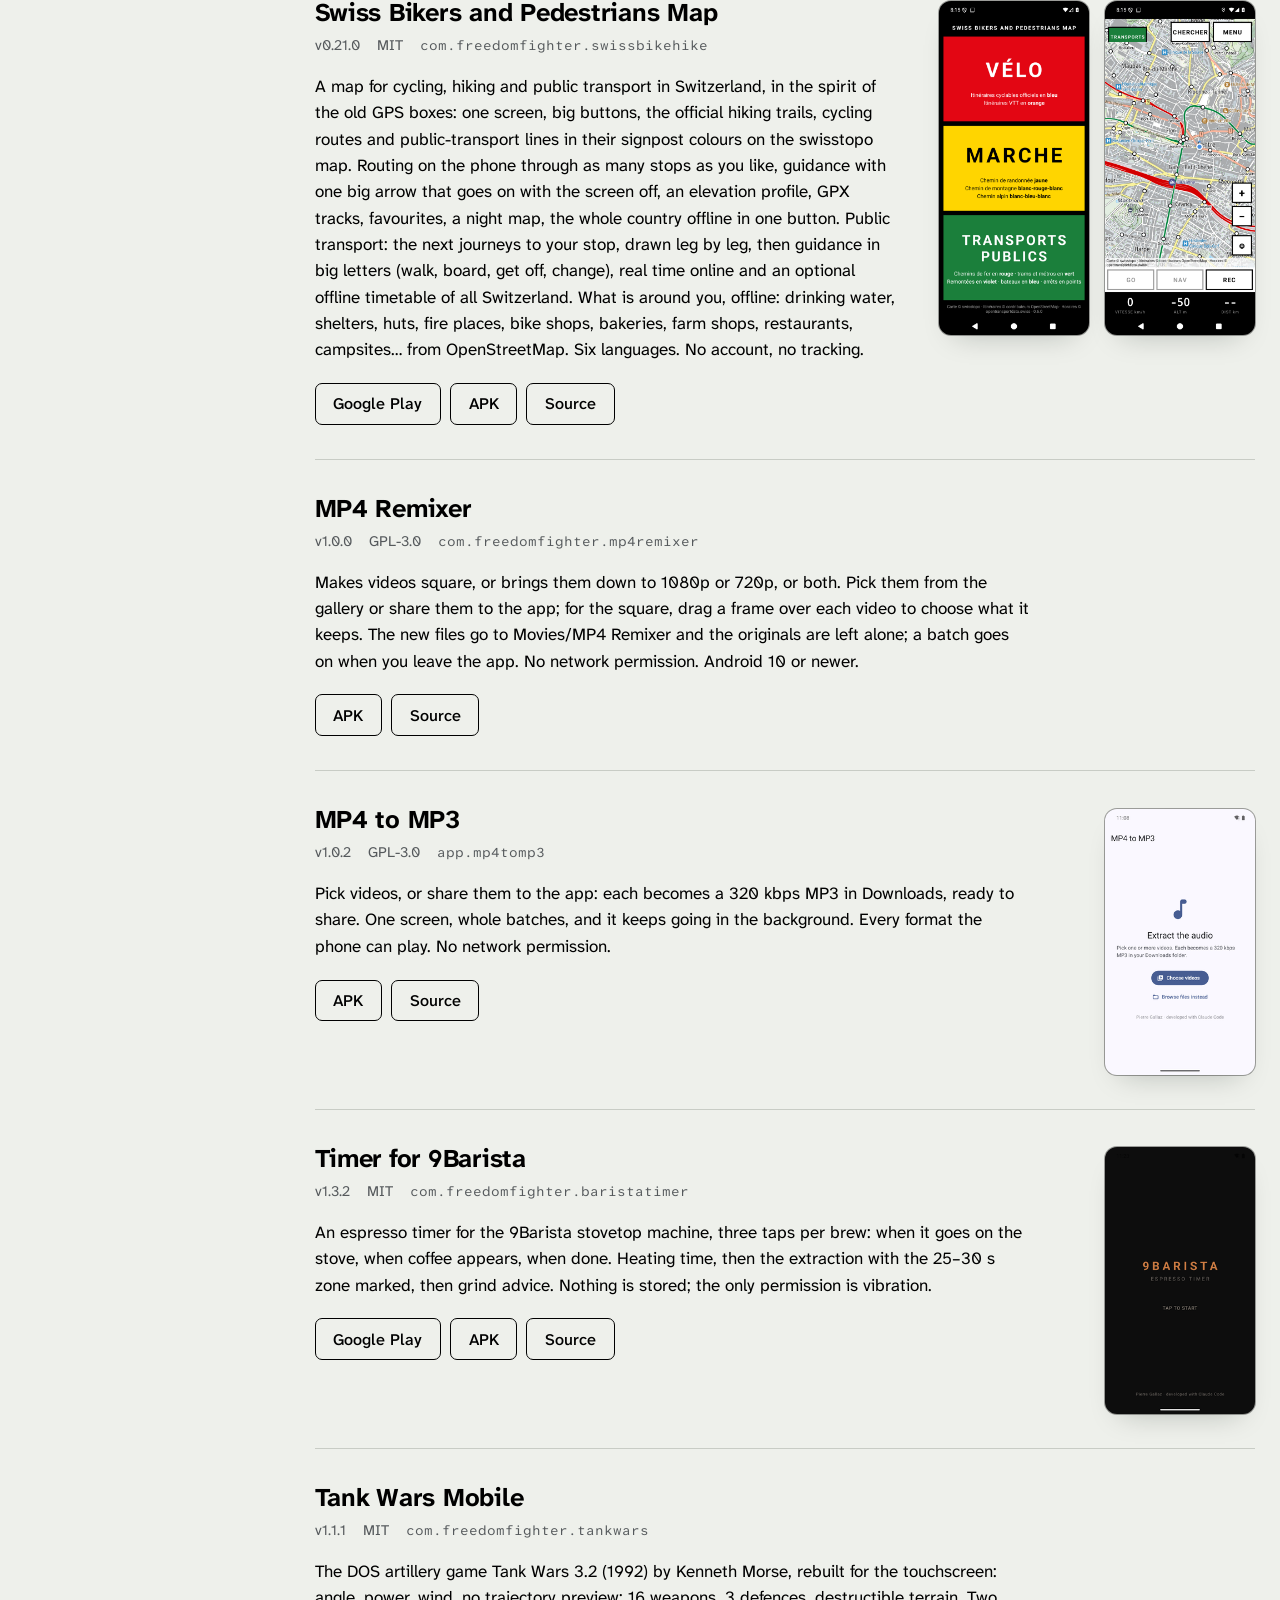
==== commit aacc2e6d: "Versions : mise à jour automatique" ====
--- a/index.html
+++ b/index.html
@@ -395,11 +395,11 @@
   <article class="app" id="local-2p-games">
     <div class="text">
     <h2>Funky's 2P Games</h2>
-    <p class="meta"><span>v1.48</span><span>MIT</span><code>com.local2p.games</code></p>
+    <p class="meta"><span>v1.52</span><span>MIT</span><code>com.local2p.games</code></p>
     <p>16 touch games for two on one phone, the screen split in two halves: 4 in a Row, Caro, Awalé, Memory, Duck Chess, Tank Wars, Word Clash, Reversi, Tennis, Pool, Carrom, Air Hockey, Mini Golf, Star Clash, Hangman, Horse Jump. Rules behind a ? in each game. No connection needed, no permission asked. No ads, no accounts, no purchases.</p>
     <div class="links">
       <a class="btn" href="https://play.google.com/store/apps/details?id=com.local2p.games">Google Play</a>
-      <a class="btn" href="https://funkypitt.github.io/fdroid-repo/repo/2P-Games-v1.48.apk">APK</a>
+      <a class="btn" href="https://funkypitt.github.io/fdroid-repo/repo/2P-Games-v1.52.apk">APK</a>
       <a class="btn" href="https://github.com/funkypitt/local-2p-games">Source code</a>
     </div>
     </div>
